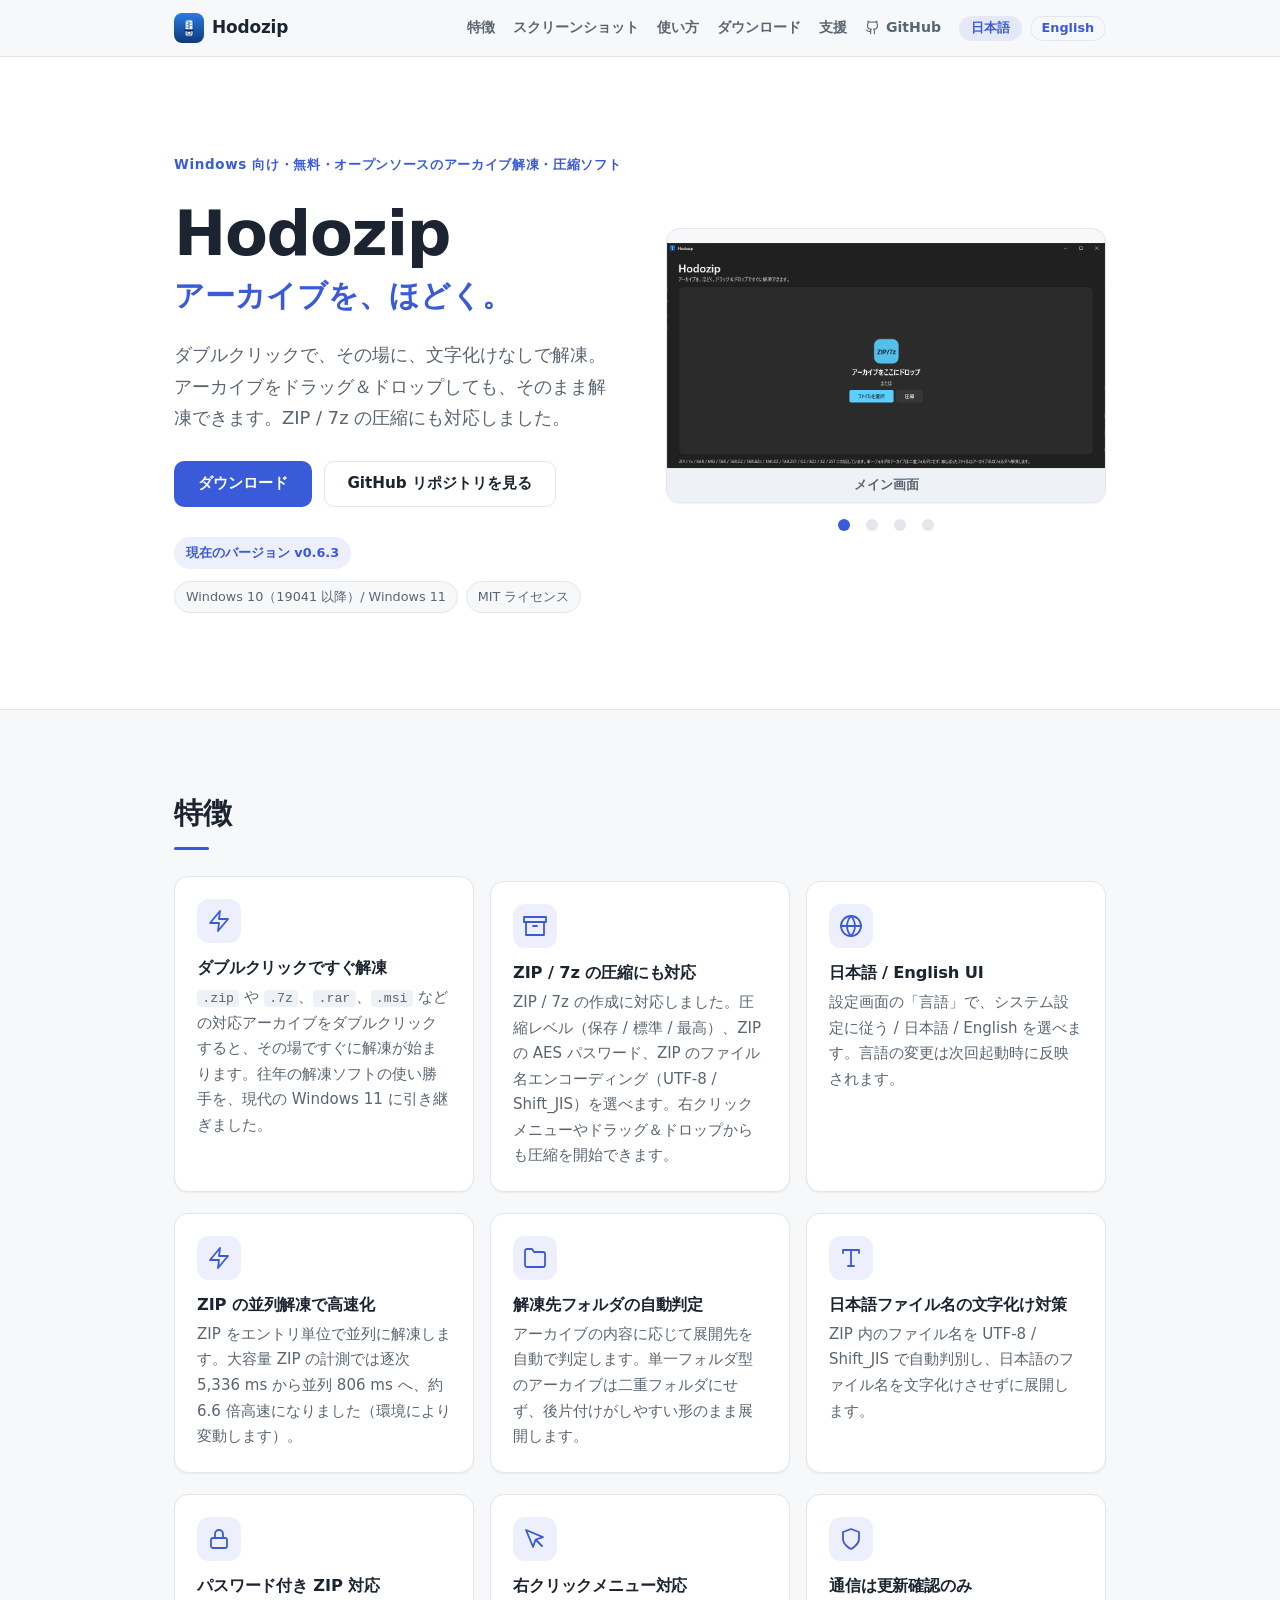
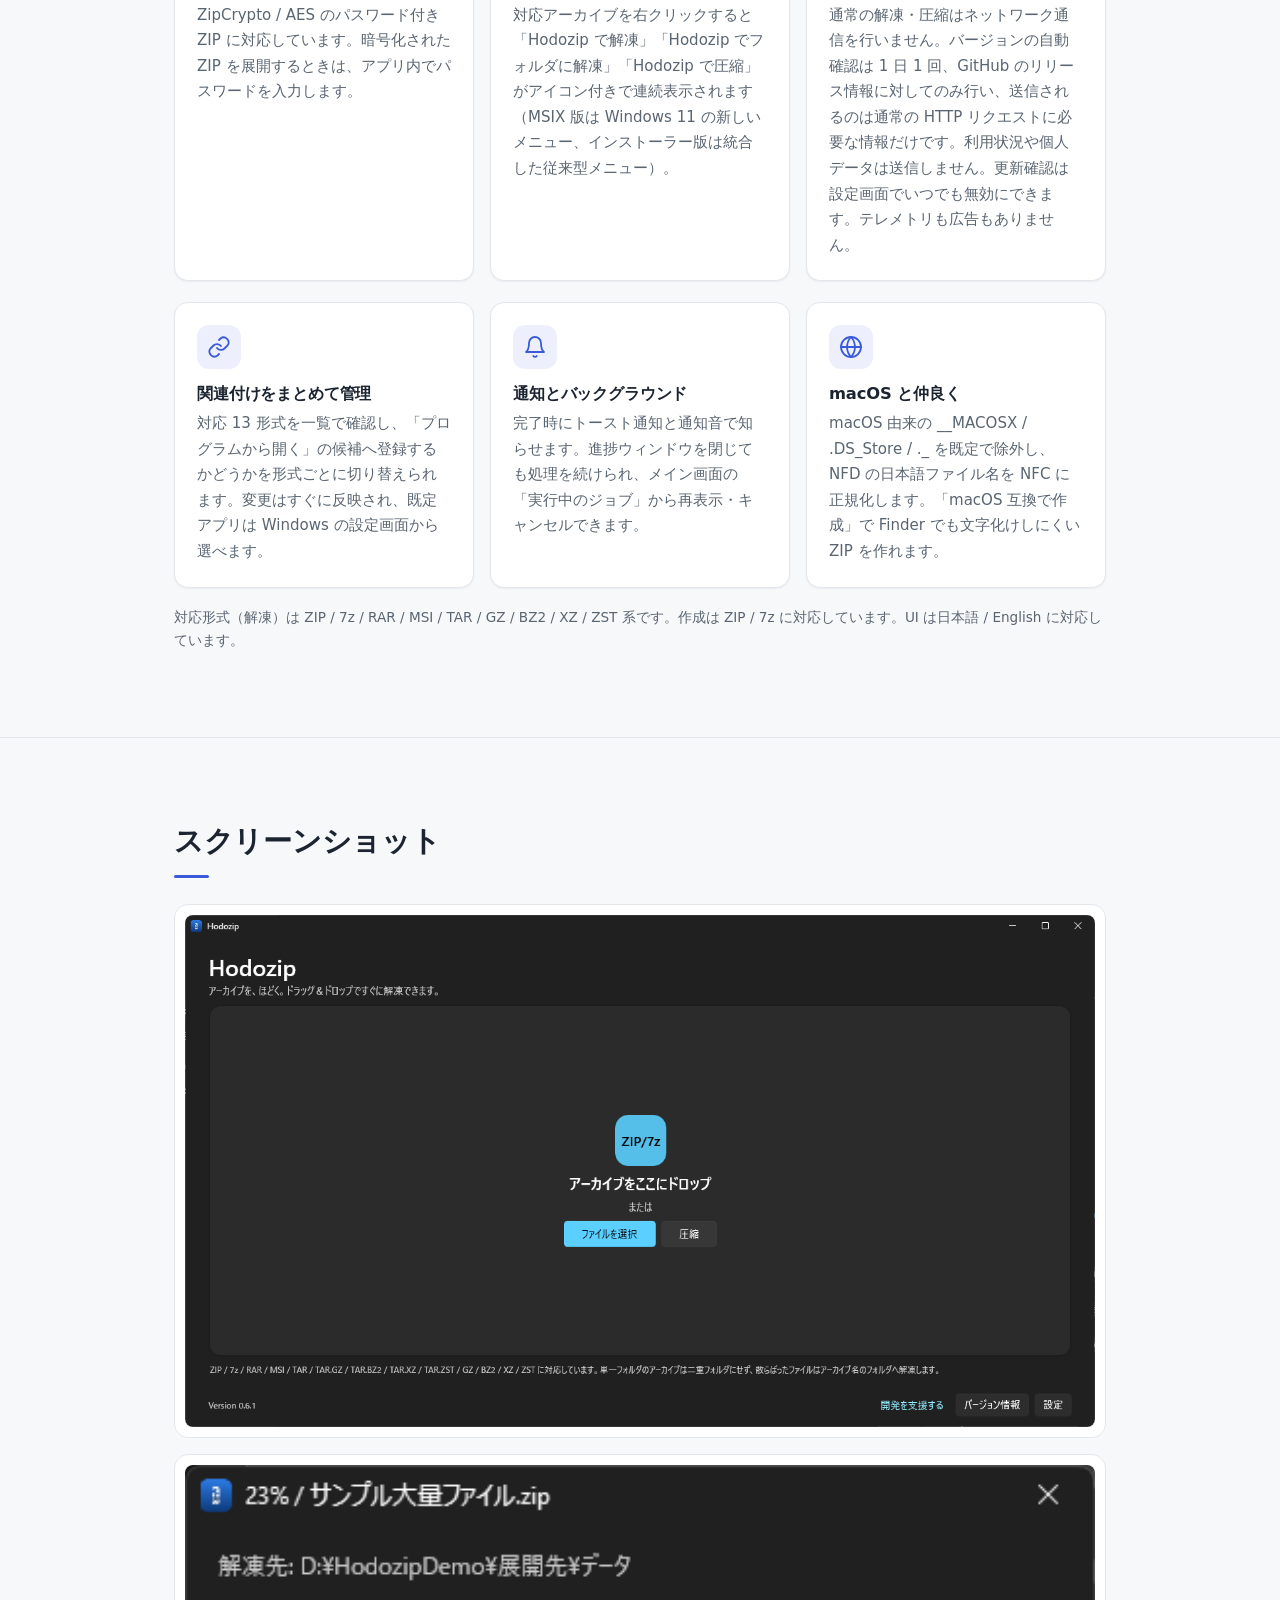
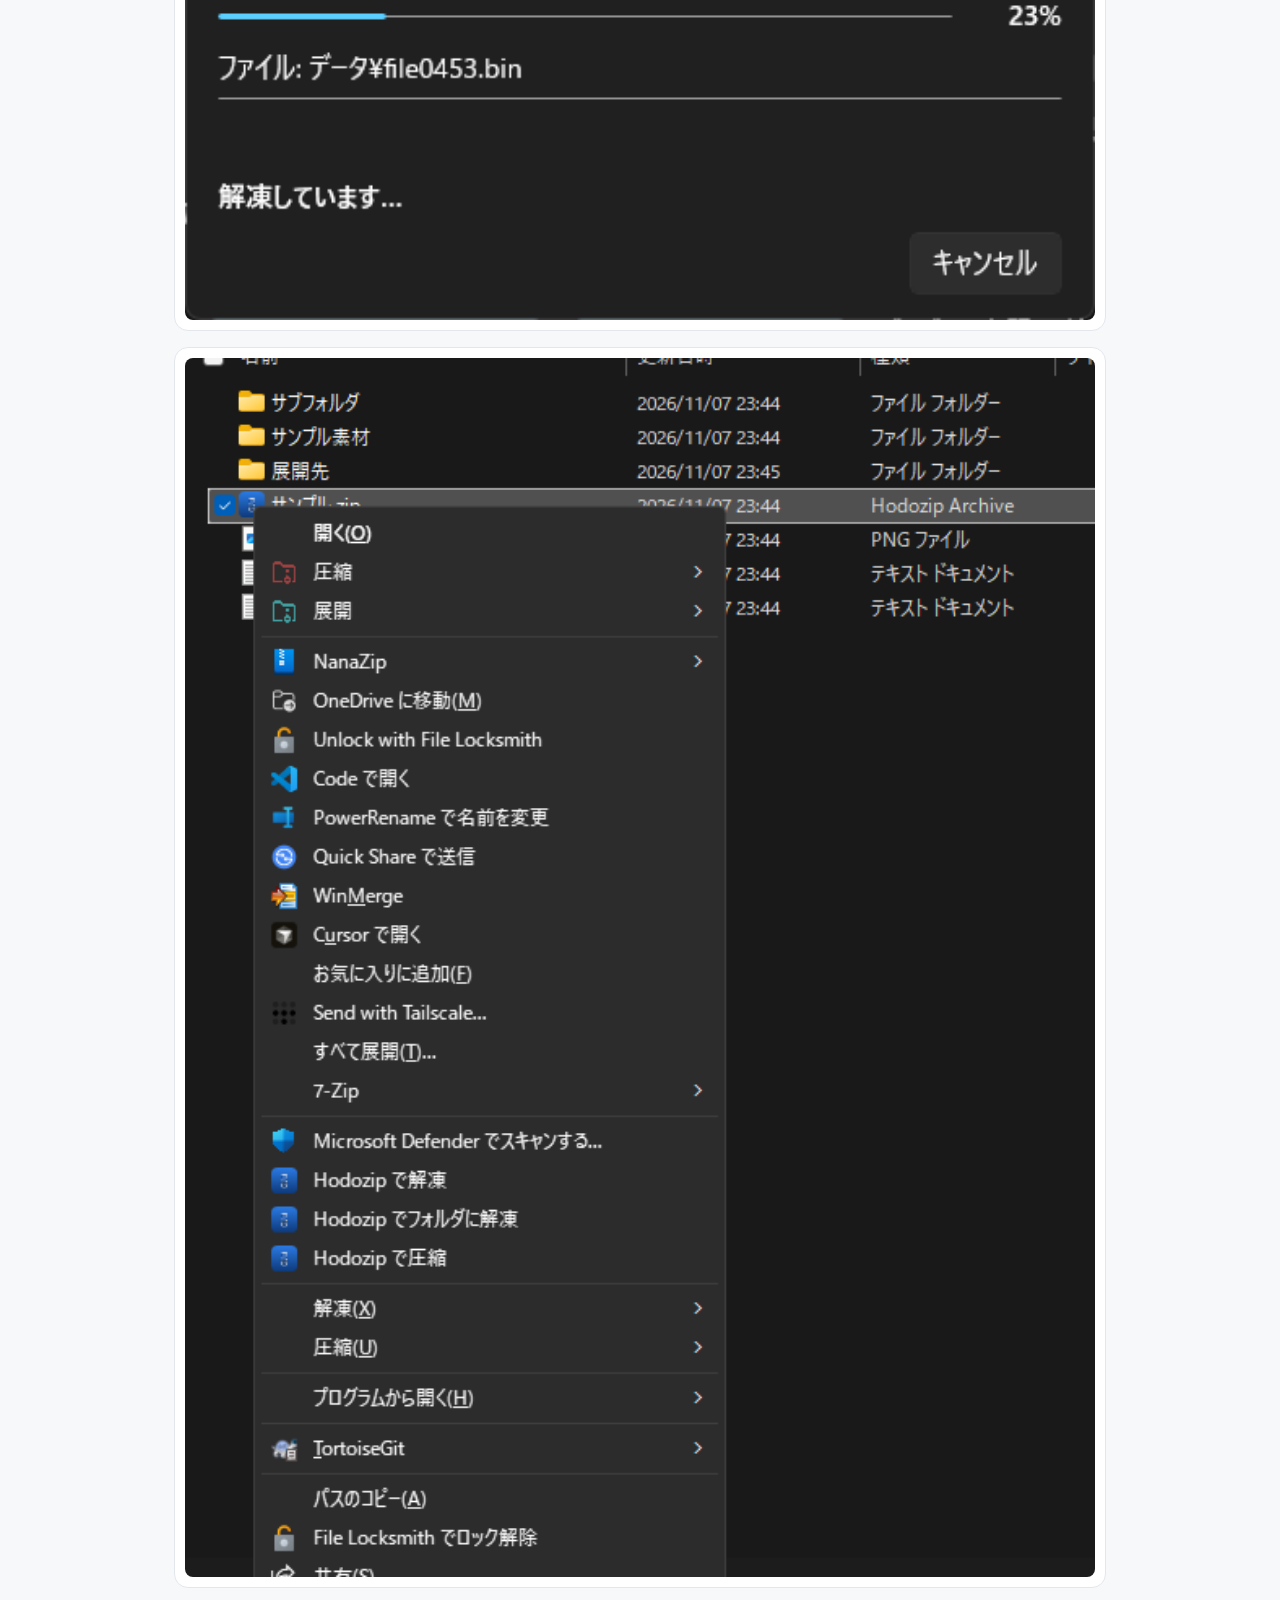
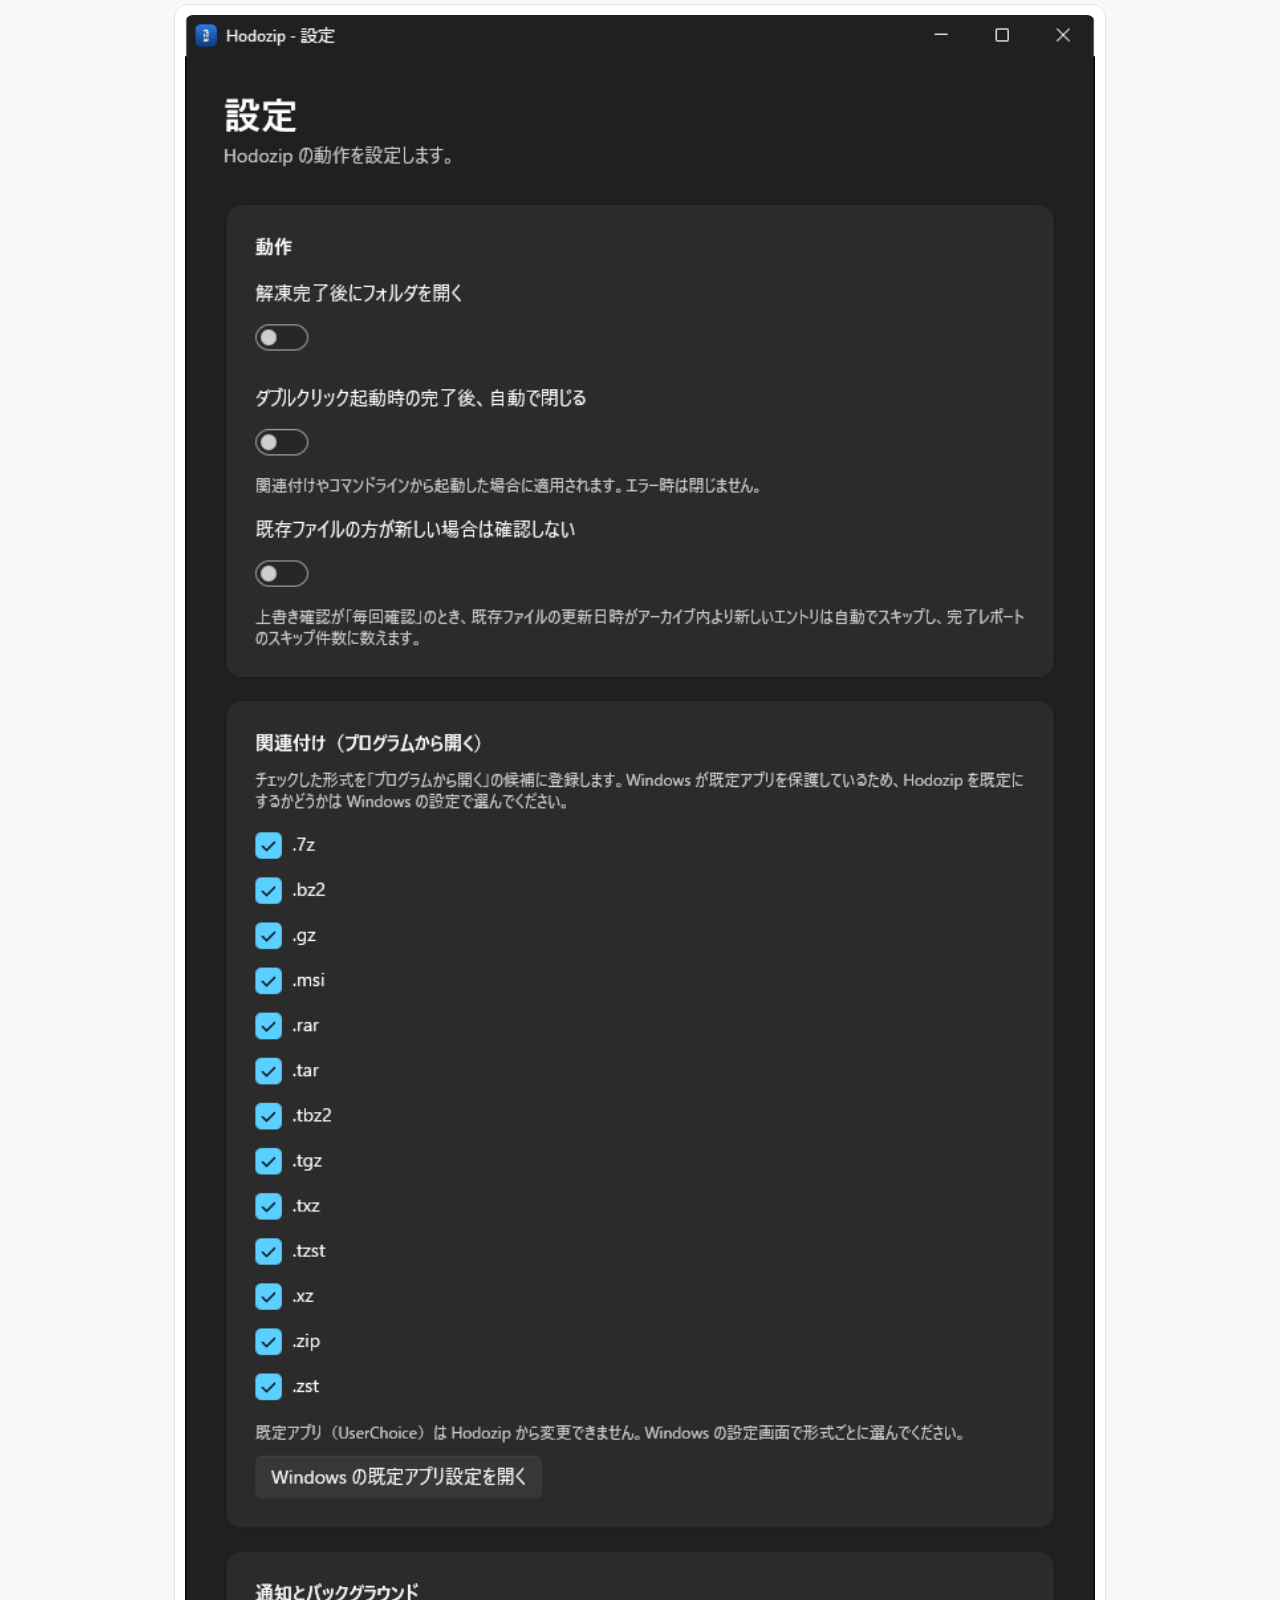
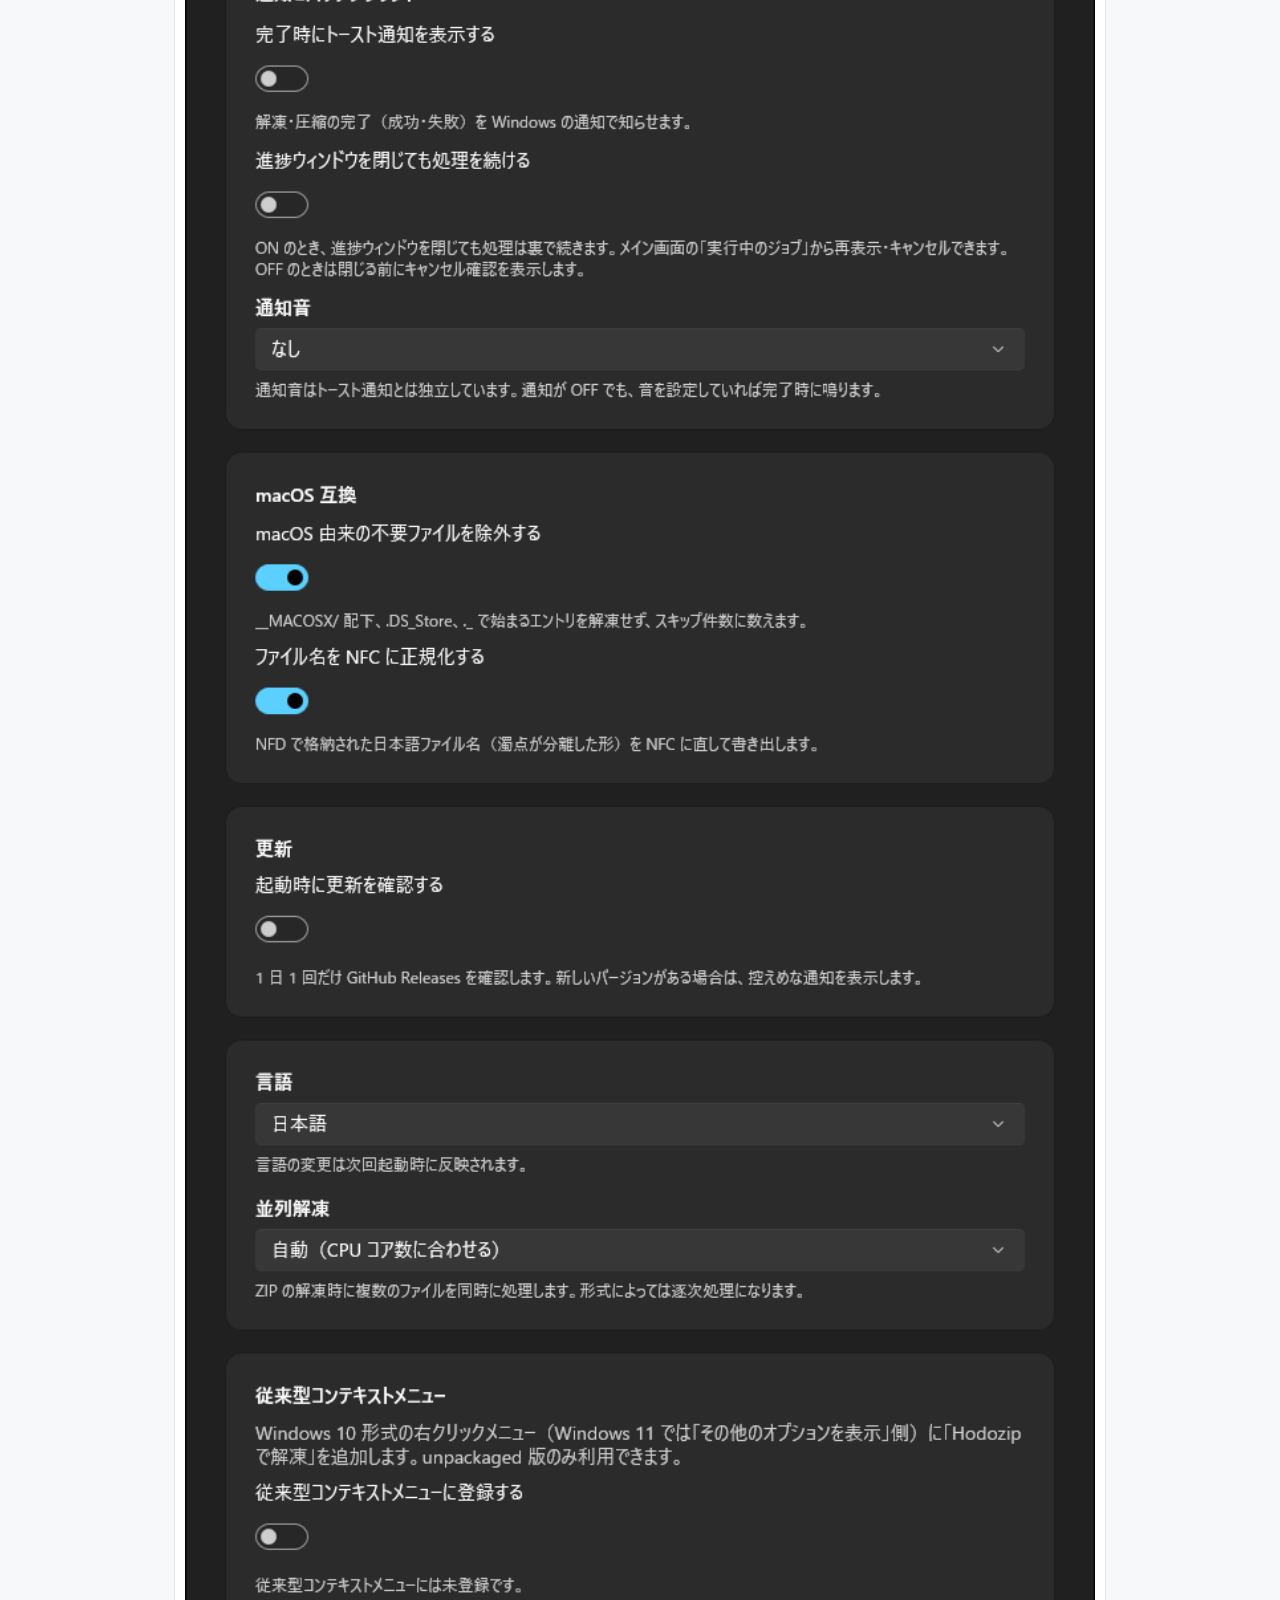
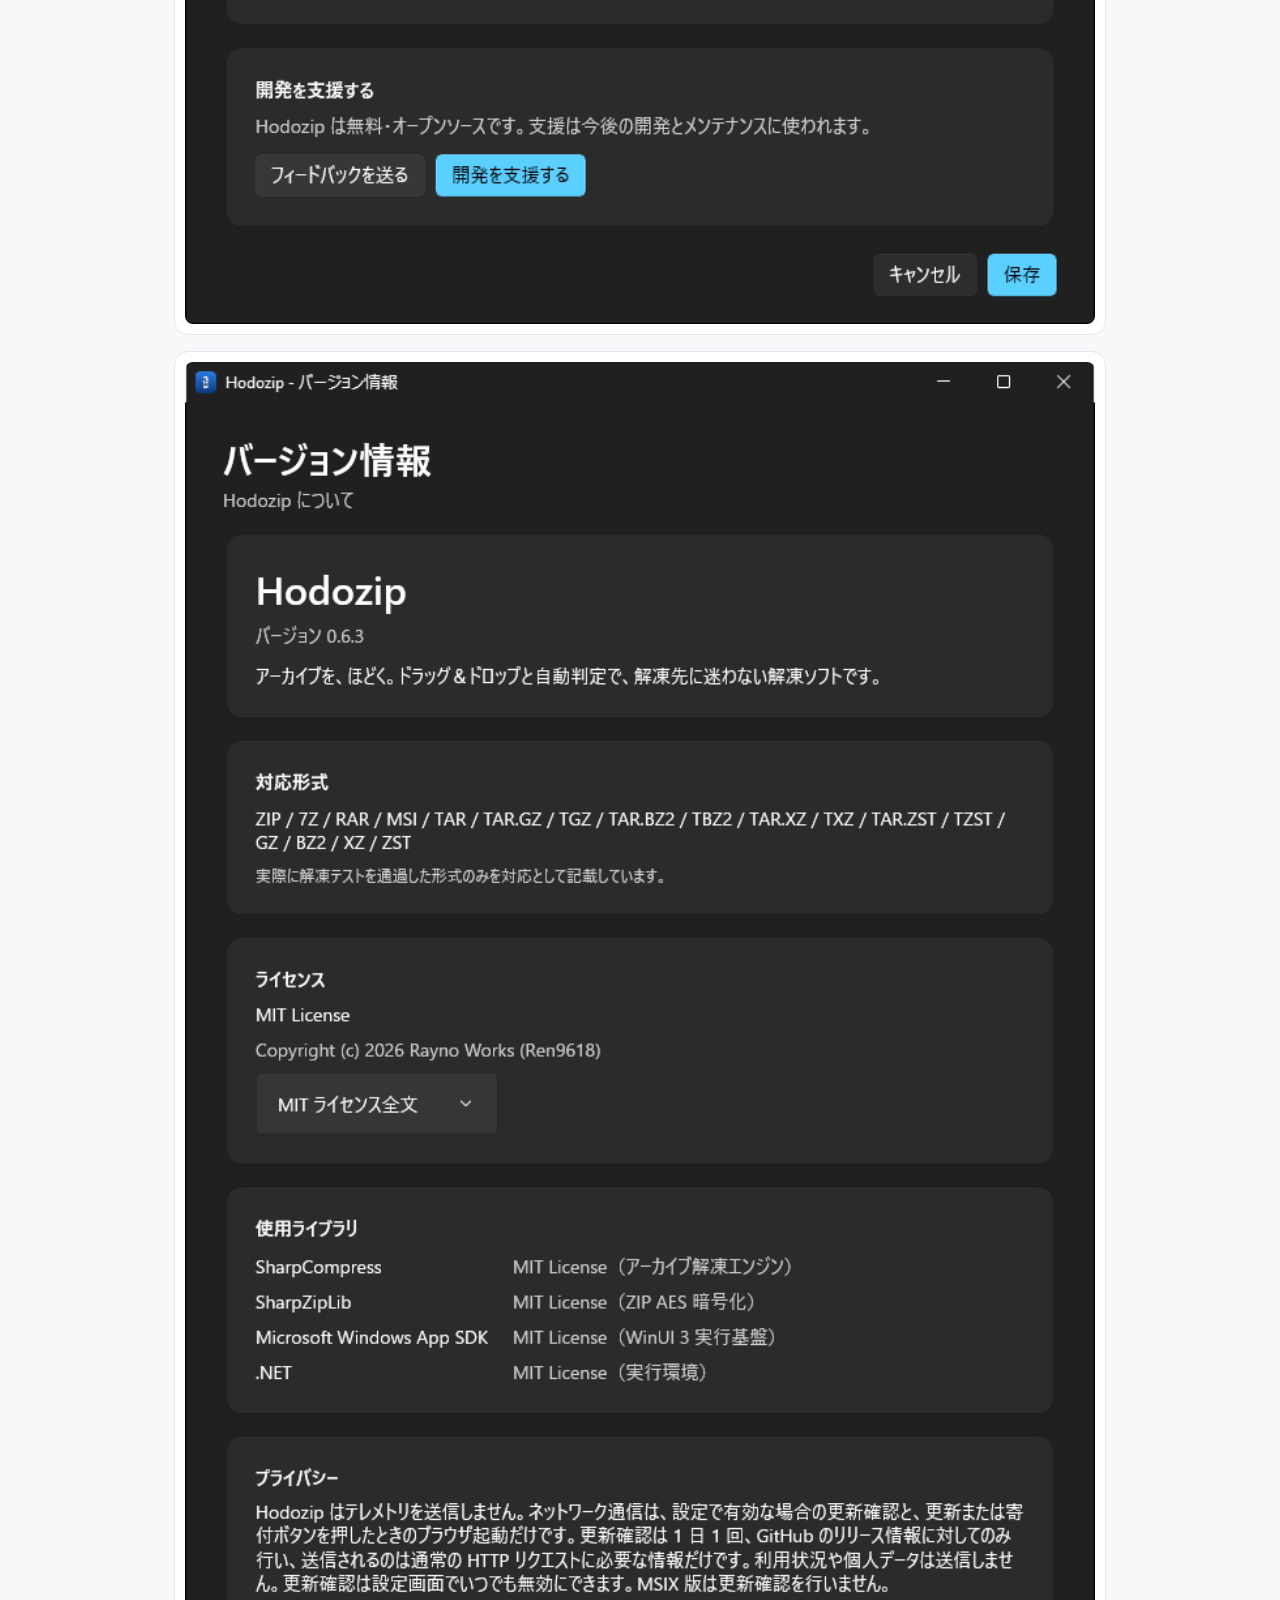
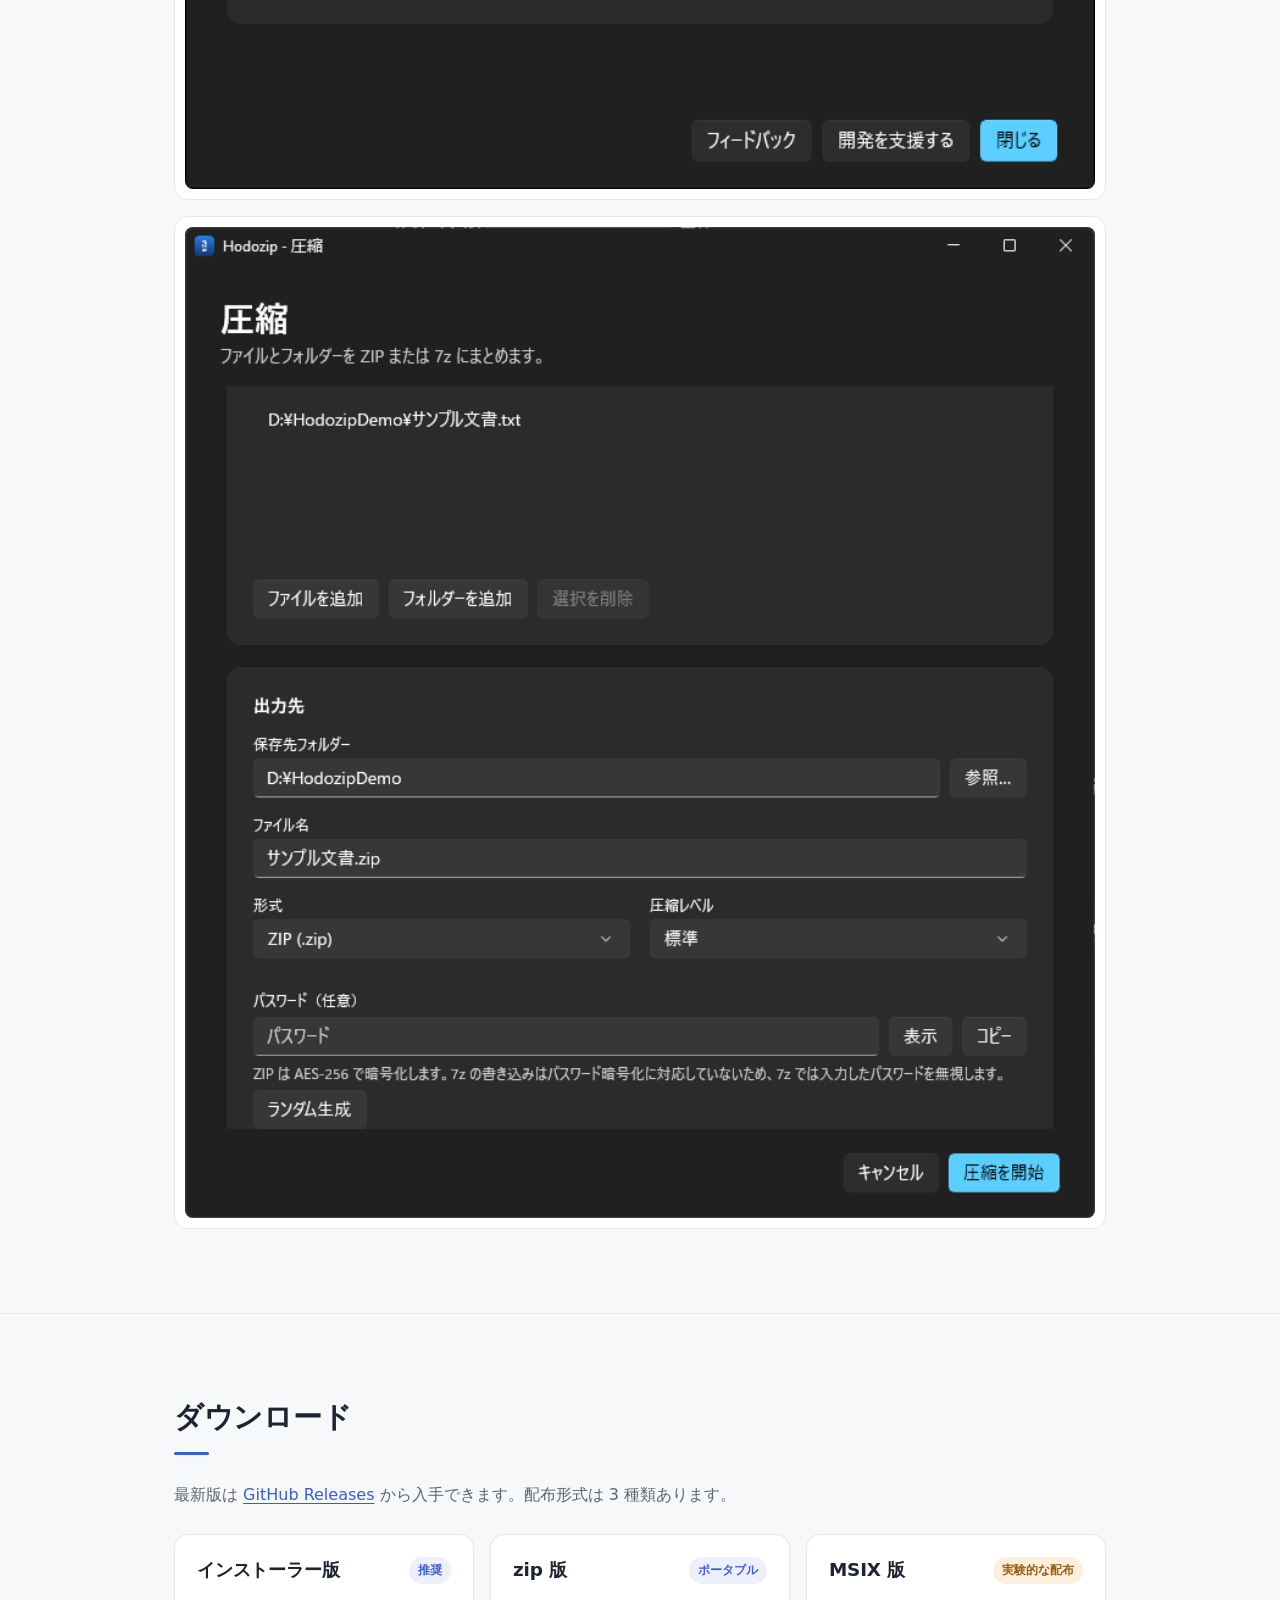
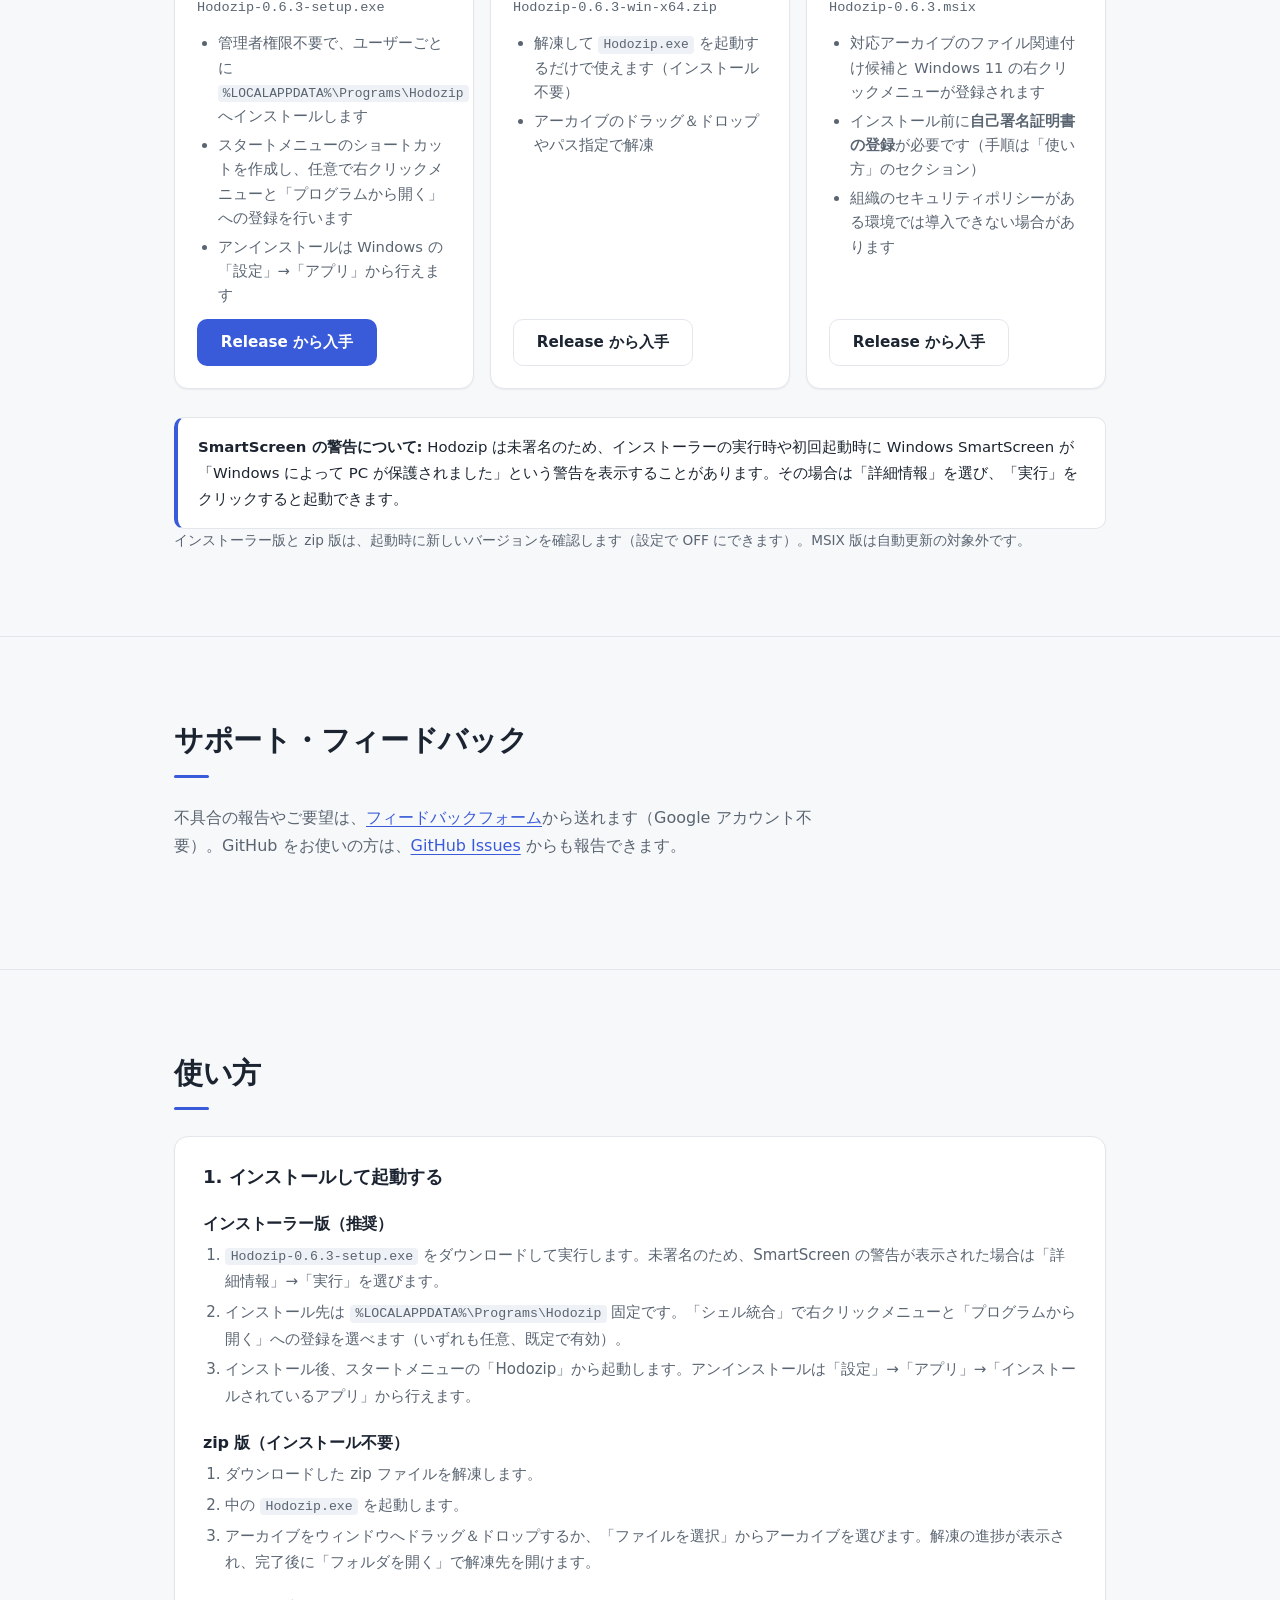
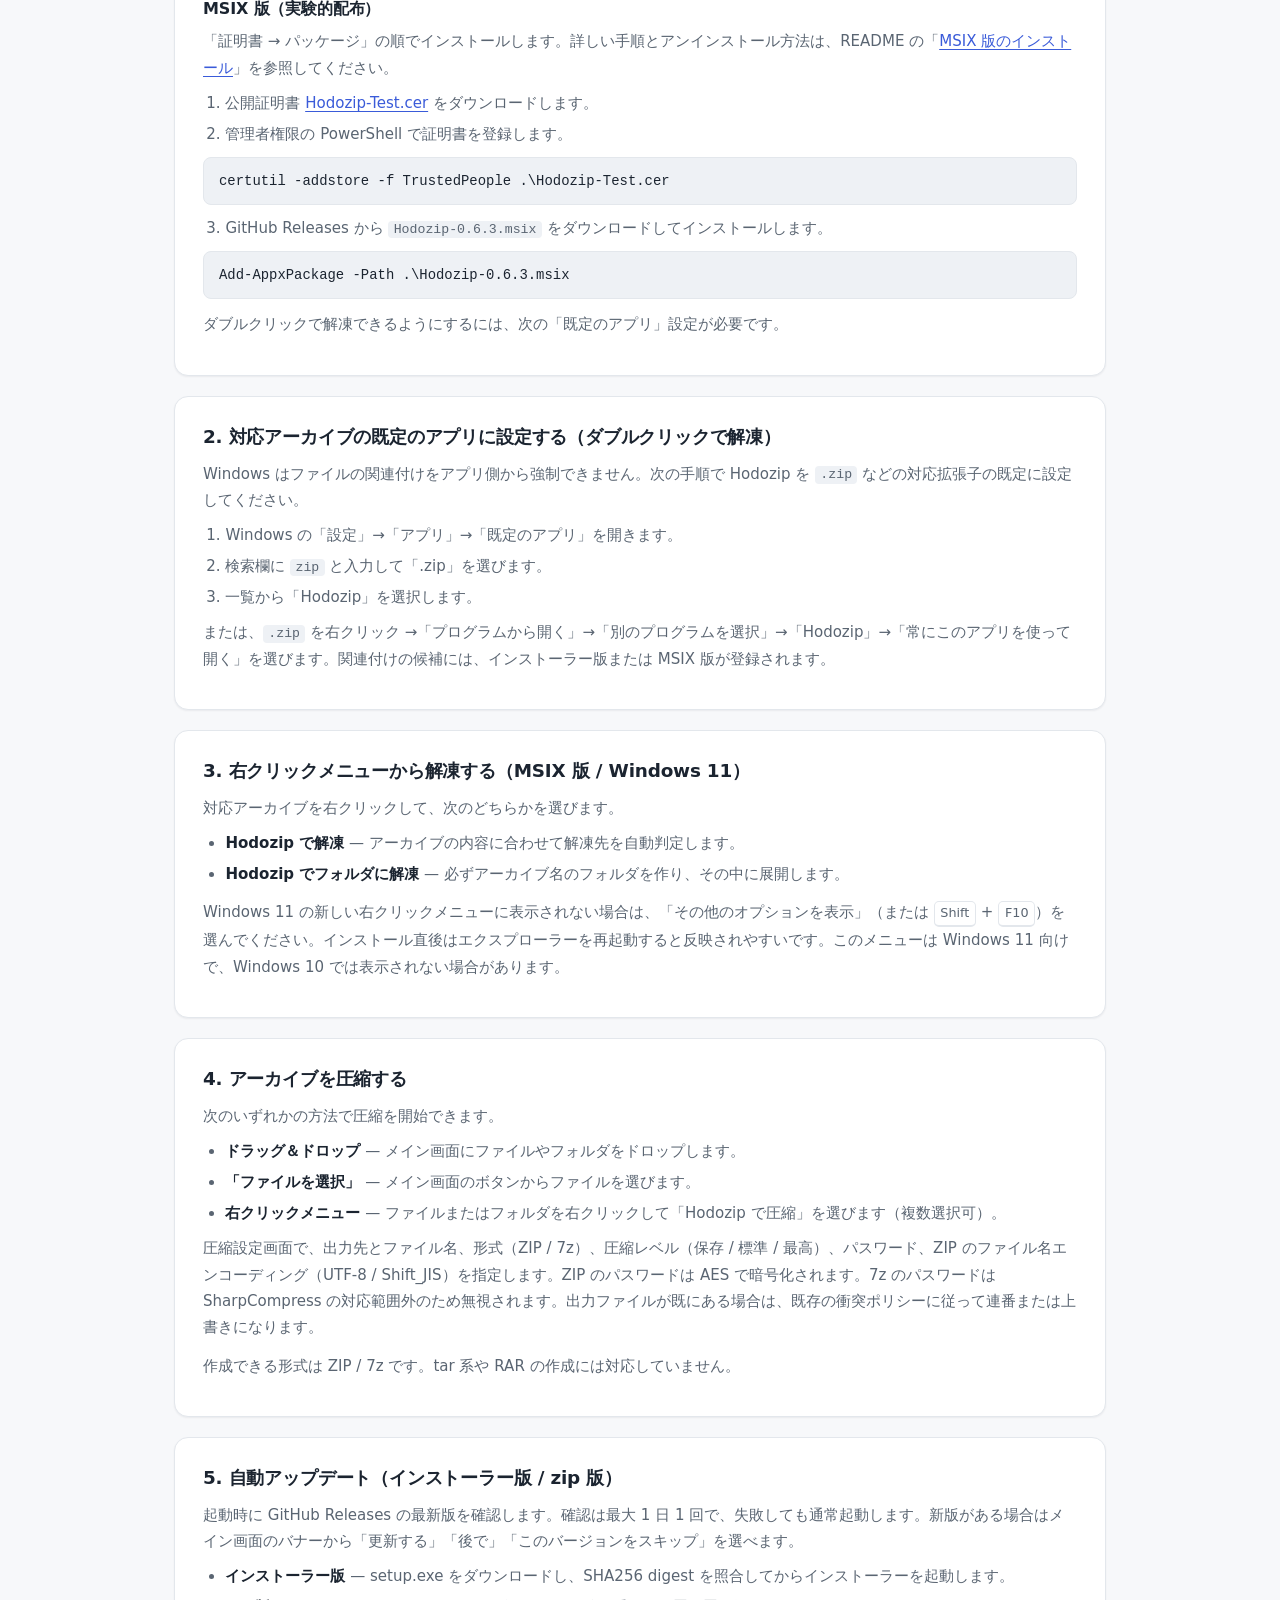
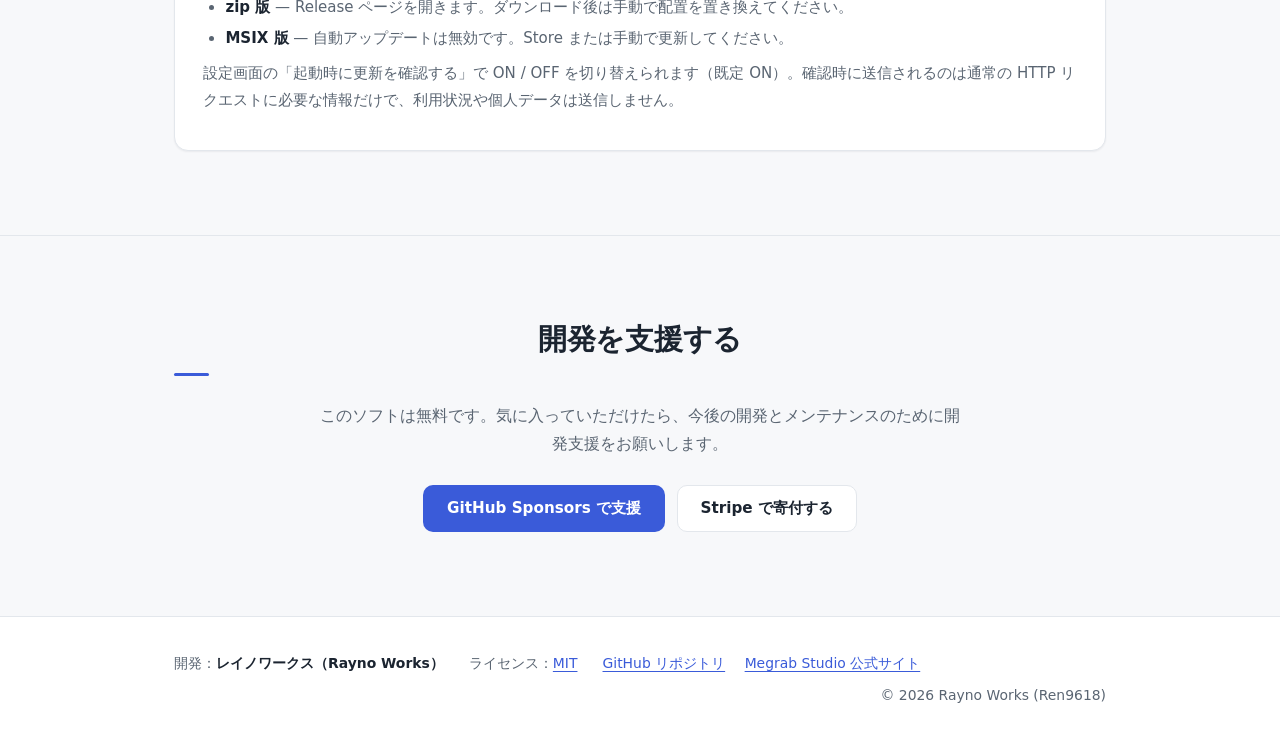
==== docs/index.html @ 1a8f5088 "docs: update website for v0.6.3" ====
<!DOCTYPE html>
<html lang="ja">
<head>
<meta charset="utf-8">
<meta name="viewport" content="width=device-width, initial-scale=1">
<meta name="color-scheme" content="light dark">
<title>Hodozip | アーカイブを、ほどく。Windows 向けアーカイブ解凍・圧縮ソフト</title>
<meta name="description" content="Hodozip は Windows 向けの無料・オープンソースのアーカイブ解凍・圧縮ソフト。ZIP / 7z / RAR / MSI などを解凍でき、ZIP / 7z の作成にも対応します。テレメトリなし・広告なし。更新確認は設定で OFF にできます。">
<meta name="google-site-verification" content="ZKp2IVrQhjrzaVAF2PiH8LKatHasBkUKiwv11c35H_Y">

<!-- OGP: og:image は実画像が用意できたら、この下に <meta property="og:image" content="画像の相対パス"> を追記する -->
<meta property="og:title" content="Hodozip | アーカイブを、ほどく。">
<meta property="og:description" content="Windows 向けの無料・オープンソースのアーカイブ解凍・圧縮ソフト。ZIP / 7z / RAR / MSI などを解凍でき、ZIP / 7z の作成にも対応します。">
<meta property="og:type" content="website">

<!-- favicon: exe に埋め込まれているアプリ アイコン（src/Hodozip/Assets/Hodozip.ico）を正本とする -->
<link rel="icon" href="favicon.ico" sizes="any">
<link rel="icon" type="image/png" sizes="32x32" href="icons/icon-32.png">
<link rel="icon" type="image/png" sizes="192x192" href="icons/icon-192.png">
<link rel="icon" type="image/png" sizes="512x512" href="icons/icon-512.png">
<link rel="apple-touch-icon" sizes="180x180" href="icons/apple-touch-icon.png">
<link rel="stylesheet" href="style.css">
<script src="js/hero-rotator.js" defer></script>
</head>
<body>

<!-- =========================================
     サイトヘッダー（sticky・言語切替はここに移設）
========================================= -->
<header class="site-header">
  <div class="container site-header-inner">
    <a class="site-brand" href="./">
      <img class="site-brand-icon" src="icons/icon-32.png" srcset="icons/icon-32.png 1x, icons/icon-192.png 2x" width="30" height="30" alt="Hodozip">
      Hodozip
    </a>
    <nav class="site-nav" aria-label="ページ内ナビゲーション">
      <a class="nav-features" href="#features">特徴</a>
      <a class="nav-screenshots" href="#screenshots">スクリーンショット</a>
      <a class="nav-howto" href="#howto">使い方</a>
      <a class="nav-download" href="#download">ダウンロード</a>
      <a class="nav-support" href="#support">支援</a>
      <a class="nav-github" href="https://github.com/Ren9618/Hodozip">
        <svg viewBox="0 0 24 24" aria-hidden="true"><path d="M15 22v-4a4.8 4.8 0 0 0-1-3.5c3 0 6-2 6-5.5.08-1.25-.27-2.48-1-3.5.28-1.15.28-2.35 0-3.5 0 0-1 0-3 1.5-2.64-.5-5.36-.5-8 0C6 2 5 2 5 2c-.3 1.15-.3 2.35 0 3.5A5.403 5.403 0 0 0 4 9c0 3.5 3 5.5 6 5.5-.39.49-.68 1.05-.85 1.65-.17.6-.22 1.23-.15 1.85v4"/><path d="M9 18c-4.51 2-5-2-7-2"/></svg>
        GitHub
      </a>
    </nav>
    <nav class="lang-switch" aria-label="言語">
      <span aria-current="page">日本語</span>
      <a href="en/" lang="en">English</a>
    </nav>
  </div>
</header>

<!-- =========================================
     ヒーロー
========================================= -->
<header class="hero">
  <div class="container hero-grid">
    <div class="hero-text">
      <p class="hero-eyebrow">Windows 向け・無料・オープンソースのアーカイブ解凍・圧縮ソフト</p>
      <h1 class="hero-title">Hodozip</h1>
      <p class="hero-tagline">アーカイブを、ほどく。</p>
      <p class="hero-lead">ダブルクリックで、その場に、文字化けなしで解凍。<br>
      アーカイブをドラッグ＆ドロップしても、そのまま解凍できます。ZIP / 7z の圧縮にも対応しました。</p>
      <div class="hero-actions">
        <a class="btn btn-primary" href="https://github.com/Ren9618/Hodozip/releases/latest">ダウンロード</a>
        <a class="btn btn-ghost" href="https://github.com/Ren9618/Hodozip">GitHub リポジトリを見る</a>
      </div>
      <ul class="hero-chips" aria-label="バージョンと動作環境">
        <li class="chip-accent">現在のバージョン v0.6.3</li>
        <li>Windows 10（19041 以降）/ Windows 11</li>
        <li>MIT ライセンス</li>
      </ul>
    </div>
    <figure class="hero-rot" aria-label="Hodozip の画面ギャラリー">
      <div class="hero-rot-frame">
        <img class="hero-rot-slide is-active" src="screenshots/main-window.png" width="1280" height="720" loading="eager" decoding="async" alt="Hodozip のメインウィンドウ。アーカイブをドロップして解凍できます。" data-caption="メイン画面">
        <img class="hero-rot-slide" src="screenshots/context-menu.png" width="560" height="750" loading="lazy" decoding="async" alt="エクスプローラーの右クリックメニューに連続表示された「Hodozip で解凍」「Hodozip でフォルダに解凍」「Hodozip で圧縮」。" data-caption="右クリックメニュー">
        <img class="hero-rot-slide" src="screenshots/progress.png" width="466" height="233" loading="lazy" decoding="async" alt="アーカイブを解凍している進捗ウィンドウ。" data-caption="解凍中">
        <img class="hero-rot-slide" src="screenshots/compression.png" width="746" height="813" loading="lazy" decoding="async" alt="圧縮ダイアログ。パスワード欄などが表示されています。" data-caption="圧縮ダイアログ">
        <figcaption class="hero-rot-caption" aria-live="polite">メイン画面</figcaption>
      </div>
      <div class="hero-rot-dots" role="group" aria-label="スクリーンショットを切り替える">
        <button type="button" class="hero-rot-dot is-active" aria-label="1枚目「メイン画面」を表示" aria-current="true"></button>
        <button type="button" class="hero-rot-dot" aria-label="2枚目「右クリックメニュー」を表示"></button>
        <button type="button" class="hero-rot-dot" aria-label="3枚目「解凍中」を表示"></button>
        <button type="button" class="hero-rot-dot" aria-label="4枚目「圧縮ダイアログ」を表示"></button>
      </div>
    </figure>
  </div>
</header>

<main>

<!-- =========================================
     特徴
========================================= -->
<section class="section" id="features">
  <div class="container">
    <h2 class="section-title">特徴</h2>
    <ul class="feature-grid">
      <li class="card feature">
        <span class="feature-icon" aria-hidden="true">
          <svg viewBox="0 0 24 24"><path d="M13 2 3 14h9l-1 8 10-12h-9l1-8Z"/></svg>
        </span>
        <h3>ダブルクリックですぐ解凍</h3>
        <p><code>.zip</code> や <code>.7z</code>、<code>.rar</code>、<code>.msi</code> などの対応アーカイブをダブルクリックすると、その場ですぐに解凍が始まります。往年の解凍ソフトの使い勝手を、現代の Windows 11 に引き継ぎました。</p>
      </li>
      <li class="card feature">
        <span class="feature-icon" aria-hidden="true">
          <svg viewBox="0 0 24 24"><path d="M21 8v13H3V8"/><path d="M1 3h22v5H1z"/><path d="M10 12h4"/></svg>
        </span>
        <h3>ZIP / 7z の圧縮にも対応</h3>
        <p>ZIP / 7z の作成に対応しました。圧縮レベル（保存 / 標準 / 最高）、ZIP の AES パスワード、ZIP のファイル名エンコーディング（UTF-8 / Shift_JIS）を選べます。右クリックメニューやドラッグ＆ドロップからも圧縮を開始できます。</p>
      </li>
      <li class="card feature">
        <span class="feature-icon" aria-hidden="true">
          <svg viewBox="0 0 24 24"><circle cx="12" cy="12" r="10"/><path d="M2 12h20"/><path d="M12 2a15.3 15.3 0 0 1 4 10 15.3 15.3 0 0 1-4 10 15.3 15.3 0 0 1-4-10 15.3 15.3 0 0 1 4-10z"/></svg>
        </span>
        <h3>日本語 / English UI</h3>
        <p>設定画面の「言語」で、システム設定に従う / 日本語 / English を選べます。言語の変更は次回起動時に反映されます。</p>
      </li>
      <li class="card feature">
        <span class="feature-icon" aria-hidden="true">
          <svg viewBox="0 0 24 24"><path d="M13 2 3 14h9l-1 8 10-12h-9l1-8Z"/></svg>
        </span>
        <h3>ZIP の並列解凍で高速化</h3>
        <p>ZIP をエントリ単位で並列に解凍します。大容量 ZIP の計測では逐次 5,336 ms から並列 806 ms へ、約 6.6 倍高速になりました（環境により変動します）。</p>
      </li>
      <li class="card feature">
        <span class="feature-icon" aria-hidden="true">
          <svg viewBox="0 0 24 24"><path d="M22 19a2 2 0 0 1-2 2H4a2 2 0 0 1-2-2V5a2 2 0 0 1 2-2h5l2 3h9a2 2 0 0 1 2 2z"/></svg>
        </span>
        <h3>解凍先フォルダの自動判定</h3>
        <p>アーカイブの内容に応じて展開先を自動で判定します。単一フォルダ型のアーカイブは二重フォルダにせず、後片付けがしやすい形のまま展開します。</p>
      </li>
      <li class="card feature">
        <span class="feature-icon" aria-hidden="true">
          <svg viewBox="0 0 24 24"><polyline points="4 7 4 4 20 4 20 7"/><line x1="9" y1="20" x2="15" y2="20"/><line x1="12" y1="4" x2="12" y2="20"/></svg>
        </span>
        <h3>日本語ファイル名の文字化け対策</h3>
        <p>ZIP 内のファイル名を UTF-8 / Shift_JIS で自動判別し、日本語のファイル名を文字化けさせずに展開します。</p>
      </li>
      <li class="card feature">
        <span class="feature-icon" aria-hidden="true">
          <svg viewBox="0 0 24 24"><rect x="4" y="11" width="16" height="10" rx="2"/><path d="M8 11V7a4 4 0 0 1 8 0v4"/></svg>
        </span>
        <h3>パスワード付き ZIP 対応</h3>
        <p>ZipCrypto / AES のパスワード付き ZIP に対応しています。暗号化された ZIP を展開するときは、アプリ内でパスワードを入力します。</p>
      </li>
      <li class="card feature">
        <span class="feature-icon" aria-hidden="true">
          <svg viewBox="0 0 24 24"><path d="M3 3l7.07 16.97 2.51-7.39 7.39-2.51L3 3z"/><path d="M13 13l6 6"/></svg>
        </span>
        <h3>右クリックメニュー対応</h3>
        <p>対応アーカイブを右クリックすると「Hodozip で解凍」「Hodozip でフォルダに解凍」「Hodozip で圧縮」がアイコン付きで連続表示されます（MSIX 版は Windows 11 の新しいメニュー、インストーラー版は統合した従来型メニュー）。</p>
      </li>
      <li class="card feature">
        <span class="feature-icon" aria-hidden="true">
          <svg viewBox="0 0 24 24"><path d="M12 22s8-4 8-10V5l-8-3-8 3v7c0 6 8 10 8 10z"/></svg>
        </span>
        <h3>通信は更新確認のみ</h3>
        <p>通常の解凍・圧縮はネットワーク通信を行いません。バージョンの自動確認は 1 日 1 回、GitHub のリリース情報に対してのみ行い、送信されるのは通常の HTTP リクエストに必要な情報だけです。利用状況や個人データは送信しません。更新確認は設定画面でいつでも無効にできます。テレメトリも広告もありません。</p>
      </li>
      <li class="card feature">
        <span class="feature-icon" aria-hidden="true">
          <svg viewBox="0 0 24 24"><path d="M10 13a5 5 0 0 0 7.5.5l3-3a5 5 0 0 0-7-7l-1.5 1.5"/><path d="M14 11a5 5 0 0 0-7.5-.5l-3 3a5 5 0 0 0 7 7l1.5-1.5"/></svg>
        </span>
        <h3>関連付けをまとめて管理</h3>
        <p>対応 13 形式を一覧で確認し、「プログラムから開く」の候補へ登録するかどうかを形式ごとに切り替えられます。変更はすぐに反映され、既定アプリは Windows の設定画面から選べます。</p>
      </li>
      <li class="card feature">
        <span class="feature-icon" aria-hidden="true">
          <svg viewBox="0 0 24 24"><path d="M18 8a6 6 0 0 0-12 0c0 7-3 9-3 9h18s-3-2-3-9"/><path d="M13.7 21a2 2 0 0 1-3.4 0"/></svg>
        </span>
        <h3>通知とバックグラウンド</h3>
        <p>完了時にトースト通知と通知音で知らせます。進捗ウィンドウを閉じても処理を続けられ、メイン画面の「実行中のジョブ」から再表示・キャンセルできます。</p>
      </li>
      <li class="card feature">
        <span class="feature-icon" aria-hidden="true">
          <svg viewBox="0 0 24 24"><circle cx="12" cy="12" r="10"/><path d="M2 12h20"/><path d="M12 2a15.3 15.3 0 0 1 4 10 15.3 15.3 0 0 1-4 10 15.3 15.3 0 0 1-4-10 15.3 15.3 0 0 1 4-10z"/></svg>
        </span>
        <h3>macOS と仲良く</h3>
        <p>macOS 由来の __MACOSX / .DS_Store / ._ を既定で除外し、NFD の日本語ファイル名を NFC に正規化します。「macOS 互換で作成」で Finder でも文字化けしにくい ZIP を作れます。</p>
      </li>
    </ul>
    <p class="note features-note">対応形式（解凍）は ZIP / 7z / RAR / MSI / TAR / GZ / BZ2 / XZ / ZST 系です。作成は ZIP / 7z に対応しています。UI は日本語 / English に対応しています。</p>
  </div>
</section>

<!-- =========================================
     スクリーンショット（実機撮影: v0.6.3）
========================================= -->
<section class="section" id="screenshots">
  <div class="container">
    <h2 class="section-title">スクリーンショット</h2>
    <figure class="shot-frame has-image">
      <img class="shot" src="screenshots/main-window.png" width="1280" height="720"
           alt="Hodozip のメインウィンドウ。アーカイブをここにドロップするか、ファイルを選択して解凍できます。" loading="lazy">
    </figure>
    <figure class="shot-frame has-image" style="margin-top: 16px;">
      <img class="shot" src="screenshots/progress.png" width="466" height="233"
           alt="大きなアーカイブを解凍している進捗ウィンドウ。全体とファイルの進捗率、解凍先が表示されています。" loading="lazy">
    </figure>
    <figure class="shot-frame has-image" style="margin-top: 16px;">
      <img class="shot" src="screenshots/context-menu.png" width="560" height="750"
           alt="エクスプローラーの右クリックメニューに、アイコン付きで連続表示された「Hodozip で解凍」「Hodozip でフォルダに解凍」「Hodozip で圧縮」。" loading="lazy">
    </figure>
    <figure class="shot-frame has-image" style="margin-top: 16px;">
      <img class="shot" src="screenshots/settings.png" width="686" height="2645"
           alt="設定画面の下半分。関連付けマネージャ（13 形式のチェック一覧）や通知・言語などの設定に加えて、末尾の「開発を支援する」カードに「フィードバックを送る」ボタンが並んでいます。" loading="lazy">
    </figure>
    <figure class="shot-frame has-image" style="margin-top: 16px;">
      <img class="shot" src="screenshots/about.png" width="697" height="1093"
           alt="バージョン情報画面。バージョン 0.6.3・対応形式・ライセンスに加えて、画面下部に「フィードバック」と「開発を支援する」ボタンが表示されています。" loading="lazy">
    </figure>
    <figure class="shot-frame has-image" style="margin-top: 16px;">
      <img class="shot" src="screenshots/compression.png" width="746" height="813"
           alt="圧縮ダイアログ。パスワード欄、表示・コピー、ランダム生成ボタンが表示されています。" loading="lazy">
    </figure>
  </div>
</section>

<!-- =========================================
     ダウンロード
========================================= -->
<section class="section" id="download">
  <div class="container">
    <h2 class="section-title">ダウンロード</h2>
    <p class="section-lead">最新版は <a class="inline-link" href="https://github.com/Ren9618/Hodozip/releases/latest">GitHub Releases</a> から入手できます。配布形式は 3 種類あります。</p>
    <div class="dl-grid">
      <article class="card dl-card">
        <div class="dl-head">
          <h3>インストーラー版</h3>
          <span class="badge">推奨</span>
        </div>
        <p class="dl-file">Hodozip-0.6.3-setup.exe</p>
        <ul class="dl-list">
          <li>管理者権限不要で、ユーザーごとに <code>%LOCALAPPDATA%\Programs\Hodozip</code> へインストールします</li>
          <li>スタートメニューのショートカットを作成し、任意で右クリックメニューと「プログラムから開く」への登録を行います</li>
          <li>アンインストールは Windows の「設定」→「アプリ」から行えます</li>
        </ul>
        <a class="btn btn-primary" href="https://github.com/Ren9618/Hodozip/releases/latest">Release から入手</a>
      </article>
      <article class="card dl-card">
        <div class="dl-head">
          <h3>zip 版</h3>
          <span class="badge">ポータブル</span>
        </div>
        <p class="dl-file">Hodozip-0.6.3-win-x64.zip</p>
        <ul class="dl-list">
          <li>解凍して <code>Hodozip.exe</code> を起動するだけで使えます（インストール不要）</li>
          <li>アーカイブのドラッグ＆ドロップやパス指定で解凍</li>
        </ul>
        <a class="btn btn-ghost" href="https://github.com/Ren9618/Hodozip/releases/latest">Release から入手</a>
      </article>
      <article class="card dl-card">
        <div class="dl-head">
          <h3>MSIX 版</h3>
          <span class="badge badge-warn">実験的な配布</span>
        </div>
        <p class="dl-file">Hodozip-0.6.3.msix</p>
        <ul class="dl-list">
          <li>対応アーカイブのファイル関連付け候補と Windows 11 の右クリックメニューが登録されます</li>
          <li>インストール前に<strong>自己署名証明書の登録</strong>が必要です（手順は「使い方」のセクション）</li>
          <li>組織のセキュリティポリシーがある環境では導入できない場合があります</li>
        </ul>
        <a class="btn btn-ghost" href="https://github.com/Ren9618/Hodozip/releases/latest">Release から入手</a>
      </article>
    </div>
    <aside class="callout">
      <p><strong>SmartScreen の警告について:</strong> Hodozip は未署名のため、インストーラーの実行時や初回起動時に Windows SmartScreen が「Windows によって PC が保護されました」という警告を表示することがあります。その場合は「詳細情報」を選び、「実行」をクリックすると起動できます。</p>
    </aside>
    <p class="note">インストーラー版と zip 版は、起動時に新しいバージョンを確認します（設定で OFF にできます）。MSIX 版は自動更新の対象外です。</p>
  </div>
</section>

<!-- =========================================
     サポート・フィードバック
========================================= -->
<section class="section" id="feedback">
  <div class="container">
    <h2 class="section-title">サポート・フィードバック</h2>
    <p class="section-lead">不具合の報告やご要望は、<a class="inline-link" href="https://docs.google.com/forms/d/e/1FAIpQLScFpnTH8fFGBcCQfoNoN7O-mGnPb1u8aLhShMMQZ8uFLxQ9GQ/viewform">フィードバックフォーム</a>から送れます（Google アカウント不要）。GitHub をお使いの方は、<a class="inline-link" href="https://github.com/Ren9618/Hodozip/issues">GitHub Issues</a> からも報告できます。</p>
  </div>
</section>

<!-- =========================================
     使い方
========================================= -->
<section class="section" id="howto">
  <div class="container">
    <h2 class="section-title">使い方</h2>

    <article class="howto-block">
      <h3>1. インストールして起動する</h3>
      <h4>インストーラー版（推奨）</h4>
      <ol>
        <li><code>Hodozip-0.6.3-setup.exe</code> をダウンロードして実行します。未署名のため、SmartScreen の警告が表示された場合は「詳細情報」→「実行」を選びます。</li>
        <li>インストール先は <code>%LOCALAPPDATA%\Programs\Hodozip</code> 固定です。「シェル統合」で右クリックメニューと「プログラムから開く」への登録を選べます（いずれも任意、既定で有効）。</li>
        <li>インストール後、スタートメニューの「Hodozip」から起動します。アンインストールは「設定」→「アプリ」→「インストールされているアプリ」から行えます。</li>
      </ol>
      <h4>zip 版（インストール不要）</h4>
      <ol>
        <li>ダウンロードした zip ファイルを解凍します。</li>
        <li>中の <code>Hodozip.exe</code> を起動します。</li>
        <li>アーカイブをウィンドウへドラッグ＆ドロップするか、「ファイルを選択」からアーカイブを選びます。解凍の進捗が表示され、完了後に「フォルダを開く」で解凍先を開けます。</li>
      </ol>
      <h4>MSIX 版（実験的配布）</h4>
      <p>「証明書 → パッケージ」の順でインストールします。詳しい手順とアンインストール方法は、README の「<a class="inline-link" href="https://github.com/Ren9618/Hodozip#msix-版のインストール上級者向け実験的">MSIX 版のインストール</a>」を参照してください。</p>
      <ol>
        <li>公開証明書 <a class="inline-link" href="https://github.com/Ren9618/Hodozip/raw/v0.6.3/packaging/certs/Hodozip-Test.cer">Hodozip-Test.cer</a> をダウンロードします。</li>
        <li>管理者権限の PowerShell で証明書を登録します。</li>
      </ol>
      <pre><code>certutil -addstore -f TrustedPeople .\Hodozip-Test.cer</code></pre>
      <ol start="3">
        <li>GitHub Releases から <code>Hodozip-0.6.3.msix</code> をダウンロードしてインストールします。</li>
      </ol>
      <pre><code>Add-AppxPackage -Path .\Hodozip-0.6.3.msix</code></pre>
      <p class="note">ダブルクリックで解凍できるようにするには、次の「既定のアプリ」設定が必要です。</p>
    </article>

    <article class="howto-block">
      <h3>2. 対応アーカイブの既定のアプリに設定する（ダブルクリックで解凍）</h3>
      <p>Windows はファイルの関連付けをアプリ側から強制できません。次の手順で Hodozip を <code>.zip</code> などの対応拡張子の既定に設定してください。</p>
      <ol>
        <li>Windows の「設定」→「アプリ」→「既定のアプリ」を開きます。</li>
        <li>検索欄に <code>zip</code> と入力して「.zip」を選びます。</li>
        <li>一覧から「Hodozip」を選択します。</li>
      </ol>
      <p>または、<code>.zip</code> を右クリック →「プログラムから開く」→「別のプログラムを選択」→「Hodozip」→「常にこのアプリを使って開く」を選びます。関連付けの候補には、インストーラー版または MSIX 版が登録されます。</p>
    </article>

    <article class="howto-block">
      <h3>3. 右クリックメニューから解凍する（MSIX 版 / Windows 11）</h3>
      <p>対応アーカイブを右クリックして、次のどちらかを選びます。</p>
      <ul>
        <li><strong>Hodozip で解凍</strong> — アーカイブの内容に合わせて解凍先を自動判定します。</li>
        <li><strong>Hodozip でフォルダに解凍</strong> — 必ずアーカイブ名のフォルダを作り、その中に展開します。</li>
      </ul>
      <p class="note">Windows 11 の新しい右クリックメニューに表示されない場合は、「その他のオプションを表示」（または <kbd>Shift</kbd> + <kbd>F10</kbd>）を選んでください。インストール直後はエクスプローラーを再起動すると反映されやすいです。このメニューは Windows 11 向けで、Windows 10 では表示されない場合があります。</p>
    </article>

    <article class="howto-block">
      <h3>4. アーカイブを圧縮する</h3>
      <p>次のいずれかの方法で圧縮を開始できます。</p>
      <ul>
        <li><strong>ドラッグ＆ドロップ</strong> — メイン画面にファイルやフォルダをドロップします。</li>
        <li><strong>「ファイルを選択」</strong> — メイン画面のボタンからファイルを選びます。</li>
        <li><strong>右クリックメニュー</strong> — ファイルまたはフォルダを右クリックして「Hodozip で圧縮」を選びます（複数選択可）。</li>
      </ul>
      <p>圧縮設定画面で、出力先とファイル名、形式（ZIP / 7z）、圧縮レベル（保存 / 標準 / 最高）、パスワード、ZIP のファイル名エンコーディング（UTF-8 / Shift_JIS）を指定します。ZIP のパスワードは AES で暗号化されます。7z のパスワードは SharpCompress の対応範囲外のため無視されます。出力ファイルが既にある場合は、既存の衝突ポリシーに従って連番または上書きになります。</p>
      <p class="note">作成できる形式は ZIP / 7z です。tar 系や RAR の作成には対応していません。</p>
    </article>

    <article class="howto-block">
      <h3>5. 自動アップデート（インストーラー版 / zip 版）</h3>
      <p>起動時に GitHub Releases の最新版を確認します。確認は最大 1 日 1 回で、失敗しても通常起動します。新版がある場合はメイン画面のバナーから「更新する」「後で」「このバージョンをスキップ」を選べます。</p>
      <ul>
        <li><strong>インストーラー版</strong> — setup.exe をダウンロードし、SHA256 digest を照合してからインストーラーを起動します。</li>
        <li><strong>zip 版</strong> — Release ページを開きます。ダウンロード後は手動で配置を置き換えてください。</li>
        <li><strong>MSIX 版</strong> — 自動アップデートは無効です。Store または手動で更新してください。</li>
      </ul>
      <p>設定画面の「起動時に更新を確認する」で ON / OFF を切り替えられます（既定 ON）。確認時に送信されるのは通常の HTTP リクエストに必要な情報だけで、利用状況や個人データは送信しません。</p>
    </article>
  </div>
</section>

<!-- =========================================
     開発を支援する
========================================= -->
<section class="section" id="support">
  <div class="container">
    <h2 class="section-title">開発を支援する</h2>
    <p class="section-lead">このソフトは無料です。気に入っていただけたら、今後の開発とメンテナンスのために開発支援をお願いします。</p>
    <div class="hero-actions support-actions">
      <a class="btn btn-primary" href="https://github.com/sponsors/Ren9618">GitHub Sponsors で支援</a>
      <a class="btn btn-ghost" href="https://buy.stripe.com/5kQ9AU8Xva8T7tAbnj67S00">Stripe で寄付する</a>
    </div>
  </div>
</section>

</main>

<!-- =========================================
     フッター
========================================= -->
<footer class="footer">
  <div class="container footer-inner">
    <p class="footer-item">開発：<strong>レイノワークス（Rayno Works）</strong></p>
    <p class="footer-item">ライセンス：<a class="inline-link" href="https://github.com/Ren9618/Hodozip/blob/main/LICENSE">MIT</a></p>
    <nav class="footer-nav" aria-label="フッター">
      <a class="inline-link" href="https://github.com/Ren9618/Hodozip">GitHub リポジトリ</a>
      <a class="inline-link" href="https://megrab.mikumiku.online">Megrab Studio 公式サイト</a>
    </nav>
    <p class="footer-item footer-copy">© 2026 Rayno Works (Ren9618)</p>
  </div>
</footer>

</body>
</html>
---- docs/style.css ----
/* ==========================================================================
   Hodozip 公式サイト スタイルシート
   - フレームワーク / 外部フォント / 外部 CDN 不使用
   - ライト / ダークは prefers-color-scheme で自動切替
   ========================================================================== */

:root {
  color-scheme: light dark;

  --bg: #f7f8fa;
  --surface: #ffffff;
  --border: #e3e7ec;
  --text: #1b2430;
  --muted: #5a6572;

  --accent: #3a5bd9;
  --accent-strong: #2c46ad;
  --accent-soft: rgba(58, 91, 217, 0.09);
  --accent-contrast: #ffffff;

  --warn-fg: #9a5b0b;
  --warn-bg: #fbf0dc;

  --code-bg: #eef1f5;
  --shadow: 0 1px 2px rgba(16, 24, 40, 0.06);

  --header-bg: rgba(247, 248, 250, 0.85);
}

@media (prefers-color-scheme: dark) {
  :root {
    --bg: #12161d;
    --surface: #1a2029;
    --border: #2b333f;
    --text: #e8ebf1;
    --muted: #9aa5b2;

    --accent: #90a5f5;
    --accent-strong: #b7c4fb;
    --accent-soft: rgba(144, 165, 245, 0.14);
    --accent-contrast: #10131a;

    --warn-fg: #f0bd63;
    --warn-bg: rgba(240, 189, 99, 0.1);

    --code-bg: #212833;
    --shadow: 0 1px 2px rgba(0, 0, 0, 0.4);

    --header-bg: rgba(18, 22, 29, 0.85);
  }
}

/* --------------------------------------------------------------------------
   基本
   -------------------------------------------------------------------------- */

* {
  box-sizing: border-box;
}

@media (prefers-reduced-motion: no-preference) {
  html {
    scroll-behavior: smooth;
  }
}

body {
  margin: 0;
  font-family: system-ui, -apple-system, "Segoe UI", "Hiragino Sans", "Yu Gothic UI", Meiryo, sans-serif;
  font-size: 16px;
  line-height: 1.75;
  color: var(--text);
  background: var(--bg);
  -webkit-text-size-adjust: 100%;
}

h1, h2, h3, h4 {
  line-height: 1.35;
  letter-spacing: -0.01em;
}

p {
  margin: 0;
}

ul, ol {
  margin: 0.5em 0;
  padding-left: 1.4em;
}

li + li {
  margin-top: 0.3em;
}

a {
  color: inherit;
}

:focus-visible {
  outline: 2px solid var(--accent);
  outline-offset: 2px;
}

kbd {
  display: inline-block;
  padding: 0.05em 0.45em;
  border: 1px solid var(--border);
  border-bottom-width: 2px;
  border-radius: 5px;
  background: var(--surface);
  font-family: inherit;
  font-size: 0.85em;
}

code {
  font-family: ui-monospace, Consolas, "Cascadia Mono", Menlo, monospace;
  font-size: 0.88em;
  background: var(--code-bg);
  border-radius: 4px;
  padding: 0.1em 0.4em;
}

pre {
  margin: 0.7em 0;
  padding: 12px 15px;
  background: var(--code-bg);
  border: 1px solid var(--border);
  border-radius: 8px;
  overflow-x: auto;
  line-height: 1.6;
  font-size: 0.87rem;
}

pre code {
  background: transparent;
  padding: 0;
  font-size: inherit;
}

.container {
  max-width: 980px;
  margin-inline: auto;
  padding-inline: clamp(16px, 4vw, 24px);
}

.inline-link {
  color: var(--accent);
  text-decoration: underline;
  text-underline-offset: 3px;
}

.note {
  color: var(--muted);
  font-size: 0.85rem;
}

/* --------------------------------------------------------------------------
   ボタン
   -------------------------------------------------------------------------- */

.btn {
  display: inline-block;
  padding: 0.75em 1.5em;
  border: 1.5px solid var(--border);
  border-radius: 10px;
  font-weight: 700;
  font-size: 0.95rem;
  line-height: 1.4;
  text-decoration: none;
  transition: background-color 0.15s ease, border-color 0.15s ease, color 0.15s ease;
}

.btn-primary {
  border-color: transparent;
  background: var(--accent);
  color: var(--accent-contrast);
}

.btn-primary:hover {
  background: var(--accent-strong);
}

.btn-ghost {
  background: var(--surface);
  color: var(--text);
}

.btn-ghost:hover {
  border-color: var(--accent);
  color: var(--accent);
}

/* --------------------------------------------------------------------------
   サイトヘッダー（sticky 上部バー）
   -------------------------------------------------------------------------- */

.site-header {
  position: sticky;
  top: 0;
  z-index: 30;
  background: var(--header-bg);
  -webkit-backdrop-filter: blur(8px);
  backdrop-filter: blur(8px);
  border-bottom: 1px solid var(--border);
}

.site-header-inner {
  display: flex;
  flex-wrap: wrap;
  align-items: center;
  gap: 8px 16px;
  min-height: 56px;
  padding-block: 6px;
}

.site-brand {
  display: inline-flex;
  align-items: center;
  gap: 8px;
  margin-right: auto;
  color: var(--text);
  font-weight: 800;
  font-size: 1.06rem;
  letter-spacing: -0.01em;
  text-decoration: none;
}

.site-brand-icon {
  display: block;
  width: 30px;
  height: 30px;
  flex: none;
  border-radius: 8px;
  object-fit: contain;
}

.site-nav {
  display: flex;
  flex-wrap: wrap;
  align-items: center;
  gap: 2px 14px;
}

.site-nav a {
  padding: 4px 2px;
  color: var(--muted);
  font-size: 0.88rem;
  font-weight: 700;
  line-height: 1.4;
  text-decoration: none;
  white-space: nowrap;
}

.site-nav a:hover {
  color: var(--accent);
}

.site-nav .nav-github {
  display: inline-flex;
  align-items: center;
  gap: 6px;
}

.site-nav .nav-github svg {
  width: 15px;
  height: 15px;
  display: block;
  fill: none;
  stroke: currentColor;
  stroke-width: 1.8;
  stroke-linecap: round;
  stroke-linejoin: round;
}

/* ヒーロー内スタイルの言語切替を、ヘッダー内では横一列・縦中央に据える */
.site-header .lang-switch {
  justify-content: flex-start;
  margin-bottom: 0;
  flex-shrink: 0;
}

/* --------------------------------------------------------------------------
   ヒーロー
   -------------------------------------------------------------------------- */

.hero {
  padding: clamp(52px, 9vw, 96px) 0;
  background: var(--surface);
  border-bottom: 1px solid var(--border);
}

.lang-switch {
  display: flex;
  justify-content: flex-end;
  align-items: center;
  gap: 8px;
  margin-bottom: 18px;
}

.lang-switch span,
.lang-switch a {
  padding: 0.3em 0.85em;
  border: 1px solid var(--border);
  border-radius: 999px;
  background: var(--bg);
  color: var(--accent);
  font-size: 0.8rem;
  font-weight: 700;
  line-height: 1.2;
  text-decoration: none;
}

.lang-switch a:hover {
  border-color: var(--accent);
}

.lang-switch [aria-current="page"] {
  border-color: transparent;
  background: var(--accent-soft);
  color: var(--accent);
}

.hero-eyebrow {
  color: var(--accent);
  font-weight: 700;
  font-size: 0.84rem;
  letter-spacing: 0.05em;
}

.hero-title {
  margin: 0.4em 0 0;
  font-size: clamp(2.5rem, 7vw, 3.9rem);
  font-weight: 800;
  line-height: 1.05;
  letter-spacing: -0.02em;
}

.hero-tagline {
  margin-top: 0.15em;
  color: var(--accent);
  font-size: clamp(1.3rem, 3.4vw, 1.85rem);
  font-weight: 700;
}

.hero-lead {
  margin-top: 0.9em;
  max-width: 36em;
  color: var(--muted);
  font-size: clamp(1rem, 2vw, 1.12rem);
}

.hero-actions {
  display: flex;
  flex-wrap: wrap;
  gap: 12px;
  margin-top: 1.7em;
}

.hero-chips {
  display: flex;
  flex-wrap: wrap;
  gap: 8px;
  margin: 1.9em 0 0;
  padding: 0;
  list-style: none;
}

.hero-chips li {
  padding: 0.3em 0.85em;
  border: 1px solid var(--border);
  border-radius: 999px;
  background: var(--bg);
  color: var(--muted);
  font-size: 0.8rem;
  white-space: nowrap;
}

.hero-chips .chip-accent {
  border-color: transparent;
  background: var(--accent-soft);
  color: var(--accent);
  font-weight: 700;
}

/* --------------------------------------------------------------------------
   ヒーロー: 画像ローテーション（右カラム / 狭い画面ではテキストの下）
   - フレームは 16:10 固定、画像は object-fit: contain で全体を表示する
   - 切り替えは docs/js/hero-rotator.js（素の JavaScript）
   -------------------------------------------------------------------------- */

.hero-grid {
  display: grid;
  grid-template-columns: minmax(0, 1fr);
  gap: 36px;
  align-items: center;
}

.hero-rot {
  margin: 0;
}

.hero-rot-frame {
  position: relative;
  aspect-ratio: 16 / 10;
  overflow: hidden;
  border: 1.5px solid var(--border);
  border-radius: 14px;
  background: var(--bg);
  box-shadow: var(--shadow);
}

.hero-rot-slide {
  position: absolute;
  inset: 0;
  width: 100%;
  height: 100%;
  object-fit: contain;
  opacity: 0;
}

.hero-rot-slide.is-active {
  opacity: 1;
}

@media (prefers-reduced-motion: no-preference) {
  .hero-rot-slide {
    transition: opacity 0.6s ease;
  }
}

/* キャプション（アプリの窓らしく、フレーム下部に帯で置く） */
.hero-rot-caption {
  position: absolute;
  inset-inline: 0;
  bottom: 0;
  margin: 0;
  padding: 0.4em 0.9em 0.45em;
  border-top: 1px solid var(--border);
  background: var(--code-bg);
  color: var(--muted);
  font-size: 0.8rem;
  font-weight: 700;
  text-align: center;
}

.hero-rot-dots {
  display: flex;
  justify-content: center;
  gap: 4px;
  margin-top: 10px;
}

.hero-rot-dot {
  position: relative;
  width: 24px;
  height: 24px;
  padding: 0;
  border: 0;
  border-radius: 50%;
  background: transparent;
  cursor: pointer;
}

.hero-rot-dot::before {
  content: "";
  position: absolute;
  inset: 6px;
  border-radius: 50%;
  background: var(--border);
}

@media (prefers-reduced-motion: no-preference) {
  .hero-rot-dot::before {
    transition: background-color 0.2s ease;
  }

  .hero-rot-dot:hover::before {
    background: var(--muted);
  }
}

.hero-rot-dot:hover::before {
  background: var(--muted);
}

.hero-rot-dot.is-active::before {
  background: var(--accent);
}

/* 広い画面ではテキストとローテーションを 2 カラムにする */
@media (min-width: 901px) {
  .hero-grid {
    grid-template-columns: minmax(0, 1fr) minmax(300px, 440px);
    gap: 44px;
  }
}

/* --------------------------------------------------------------------------
   セクション共通
   -------------------------------------------------------------------------- */

.section {
  padding: clamp(46px, 8vw, 84px) 0;
  scroll-margin-top: 64px; /* サイトヘッダー（56px）+ 余白 */
}

main .section + .section {
  border-top: 1px solid var(--border);
}

main .section:first-child {
  border-top: 0;
}

.section-title {
  margin: 0 0 0.9em;
  font-size: clamp(1.45rem, 3vw, 1.8rem);
  font-weight: 800;
}

.section-title::after {
  content: "";
  display: block;
  width: 2.2rem;
  height: 3px;
  margin-top: 0.5em;
  border-radius: 2px;
  background: var(--accent);
}

.section-lead {
  color: var(--muted);
  margin-bottom: 1.6em;
  max-width: 40em;
}

.card {
  background: var(--surface);
  border: 1px solid var(--border);
  border-radius: 14px;
  padding: 22px;
  box-shadow: var(--shadow);
}

/* --------------------------------------------------------------------------
   特徴
   -------------------------------------------------------------------------- */

.feature-grid {
  display: grid;
  grid-template-columns: repeat(auto-fit, minmax(min(100%, 270px), 1fr));
  gap: 16px;
  margin: 0;
  padding: 0;
  list-style: none;
}

.feature h3 {
  margin: 14px 0 6px;
  font-size: 1.02rem;
}

.feature p {
  color: var(--muted);
  font-size: 0.94rem;
  line-height: 1.7;
}

.feature-icon {
  display: grid;
  place-items: center;
  width: 44px;
  height: 44px;
  border-radius: 12px;
  background: var(--accent-soft);
  color: var(--accent);
}

.feature-icon svg {
  width: 24px;
  height: 24px;
  fill: none;
  stroke: currentColor;
  stroke-width: 1.8;
  stroke-linecap: round;
  stroke-linejoin: round;
}

.features-note {
  margin-top: 18px;
}

/* --------------------------------------------------------------------------
   スクリーンショット
   -------------------------------------------------------------------------- */

.shot-frame {
  display: grid;
  place-items: center;
  margin: 0;
  aspect-ratio: 16 / 9;
  border: 1.5px dashed var(--border);
  border-radius: 14px;
  background: var(--surface);
  overflow: hidden;
}

.shot-placeholder {
  display: flex;
  flex-direction: column;
  align-items: center;
  gap: 0.6em;
  color: var(--muted);
  font-size: 0.95rem;
}

.shot-icon svg {
  width: 38px;
  height: 38px;
  display: block;
  fill: none;
  stroke: currentColor;
  stroke-width: 1.5;
  stroke-linecap: round;
  stroke-linejoin: round;
}

/* 実画像に差し替えたあとの見た目（<figure class="shot-frame has-image"> を使う） */
.shot-frame.has-image {
  aspect-ratio: auto;
  border-style: solid;
  padding: 10px;
}

.shot-frame.has-image img {
  display: block;
  width: 100%;
  height: auto;
  border-radius: 8px;
}

#screenshots .note {
  margin-top: 12px;
}

/* --------------------------------------------------------------------------
   ダウンロード
   -------------------------------------------------------------------------- */

.dl-grid {
  display: grid;
  grid-template-columns: repeat(auto-fit, minmax(min(100%, 300px), 1fr));
  gap: 16px;
}

.dl-card {
  display: flex;
  flex-direction: column;
  gap: 12px;
}

.dl-head {
  display: flex;
  align-items: center;
  justify-content: space-between;
  gap: 8px;
}

.dl-head h3 {
  margin: 0;
  font-size: 1.15rem;
}

.badge {
  padding: 0.28em 0.8em;
  border-radius: 999px;
  background: var(--accent-soft);
  color: var(--accent);
  font-size: 0.72rem;
  font-weight: 700;
  white-space: nowrap;
}

.badge-warn {
  background: var(--warn-bg);
  color: var(--warn-fg);
}

.dl-file {
  color: var(--muted);
  font-family: ui-monospace, Consolas, "Cascadia Mono", Menlo, monospace;
  font-size: 0.85rem;
}

.dl-list {
  margin: 0;
  color: var(--muted);
  font-size: 0.92rem;
  line-height: 1.65;
}

.dl-card .btn {
  margin-top: auto;
  align-self: flex-start;
}

.callout {
  margin-top: 28px;
  padding: 16px 20px;
  background: var(--surface);
  border: 1px solid var(--border);
  border-left: 4px solid var(--accent);
  border-radius: 10px;
  font-size: 0.93rem;
}

.callout p {
  margin: 0;
}

/* --------------------------------------------------------------------------
   使い方
   -------------------------------------------------------------------------- */

.howto-block {
  margin-top: 20px;
  padding: clamp(18px, 3vw, 28px);
  background: var(--surface);
  border: 1px solid var(--border);
  border-radius: 14px;
  box-shadow: var(--shadow);
}

.howto-block:first-of-type {
  margin-top: 0;
}

.howto-block h3 {
  margin: 0 0 0.6em;
  font-size: 1.15rem;
}

.howto-block h4 {
  margin: 1.4em 0 0.4em;
  font-size: 1rem;
}

.howto-block p {
  margin: 0.6em 0;
  color: var(--muted);
  font-size: 0.94rem;
}

.howto-block li {
  color: var(--muted);
  font-size: 0.94rem;
}

.howto-block li strong,
.howto-block h3 strong {
  color: var(--text);
}

#howto .note {
  margin-top: 0.8em;
}

/* --------------------------------------------------------------------------
   開発を支援する
   -------------------------------------------------------------------------- */

#support {
  text-align: center;
}

#support .section-lead {
  margin-inline: auto;
  margin-bottom: 0;
}

.support-actions {
  justify-content: center;
}

/* --------------------------------------------------------------------------
   フッター
   -------------------------------------------------------------------------- */

.footer {
  padding: 34px 0 42px;
  background: var(--surface);
  border-top: 1px solid var(--border);
  color: var(--muted);
  font-size: 0.87rem;
}

.footer-inner {
  display: flex;
  flex-wrap: wrap;
  align-items: baseline;
  gap: 0.6em 1.8em;
}

.footer-item {
  margin: 0;
}

.footer-item strong {
  color: var(--text);
}

.footer-nav {
  display: flex;
  flex-wrap: wrap;
  gap: 0.6em 1.4em;
}

.footer-copy {
  margin-left: auto;
}

/* --------------------------------------------------------------------------
   狭い画面
   -------------------------------------------------------------------------- */

@media (max-width: 560px) {
  .footer-copy {
    margin-left: 0;
  }

  .hero-chips li {
    white-space: normal;
  }
}

/* --------------------------------------------------------------------------
   サイトヘッダー: 狭い画面では「ダウンロード」と言語切替が残るよう間引く
   （ハンバーガーメニュー等の JavaScript は使わない。あふれる場合は折り返す）
   -------------------------------------------------------------------------- */

@media (max-width: 640px) {
  .site-nav a:not(.nav-download) {
    display: none;
  }

  .site-brand {
    font-size: 1rem;
  }

  .lang-switch span,
  .lang-switch a {
    padding: 0.25em 0.65em;
    font-size: 0.75rem;
  }
}

@media (max-width: 400px) {
  /* 折り返してヘッダーが高くなる端末では、アンカー位置の余白も広げる */
  .section {
    scroll-margin-top: 96px;
  }
}
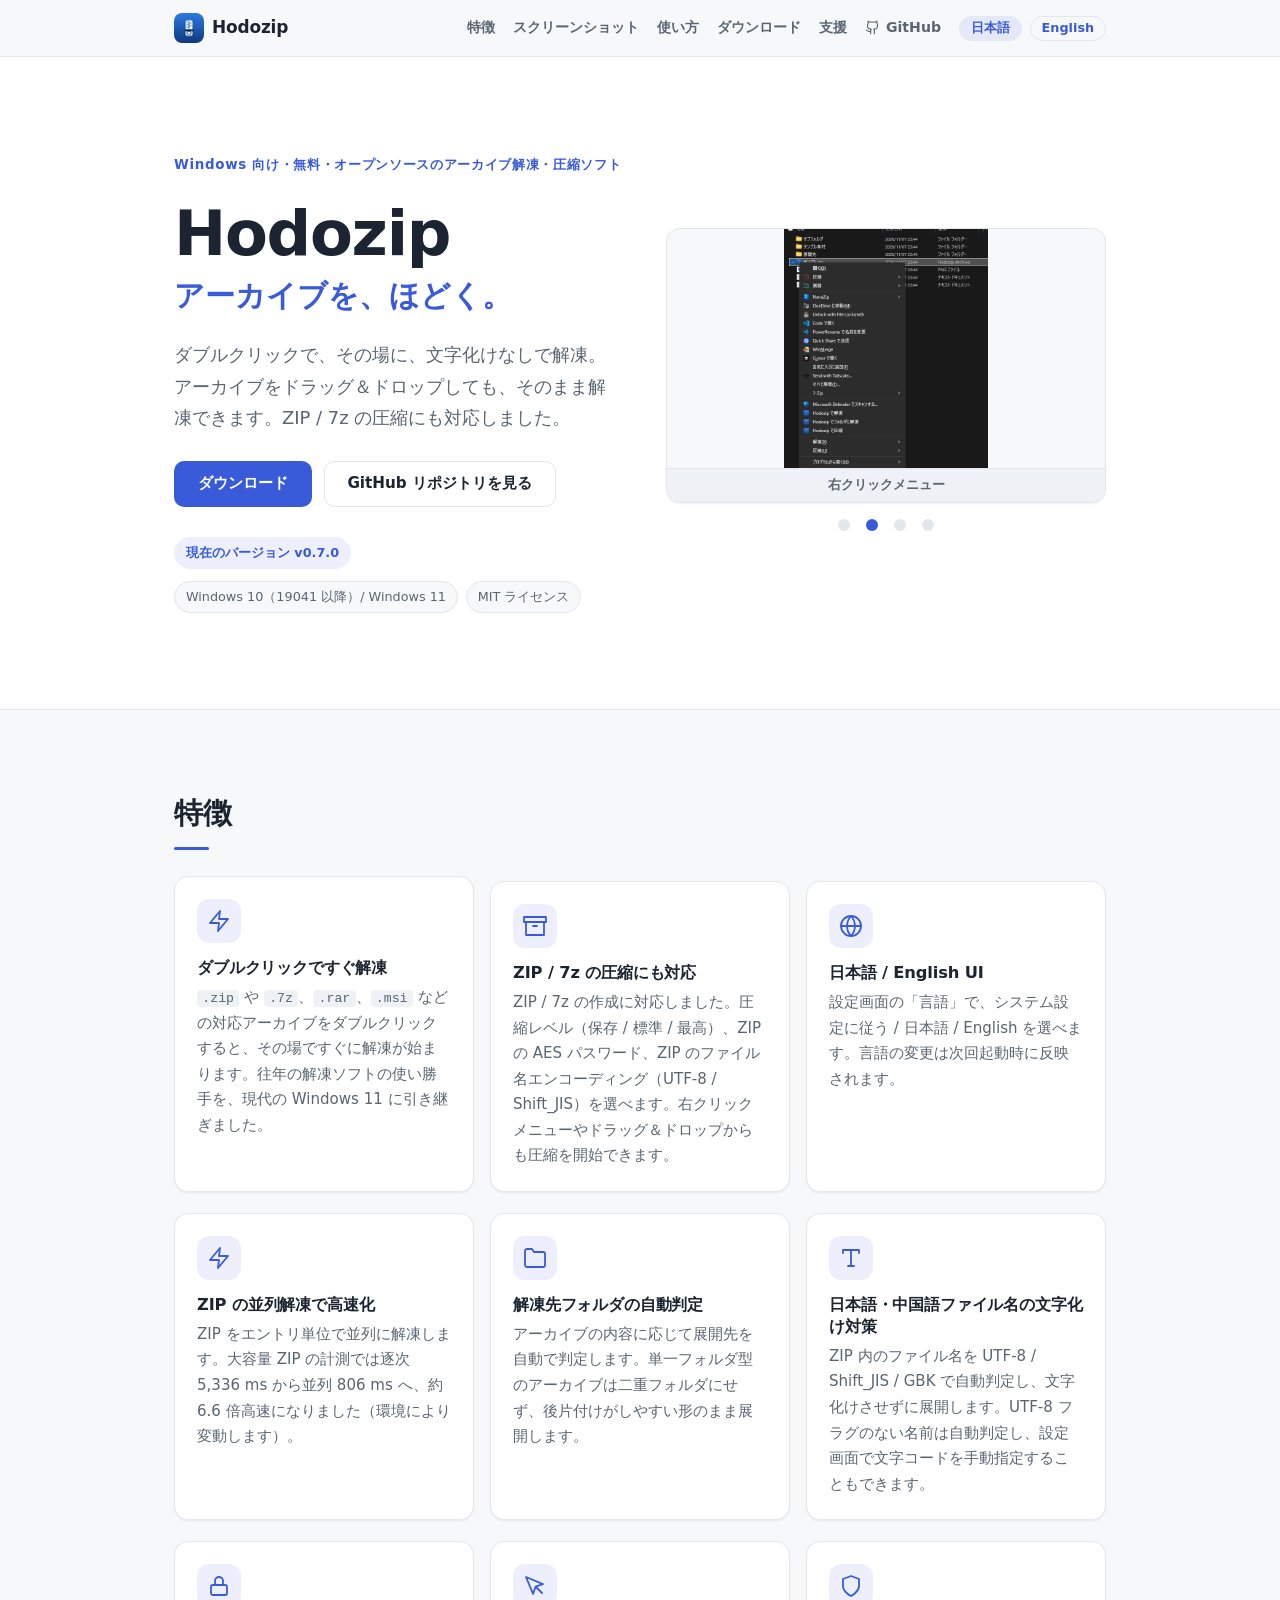
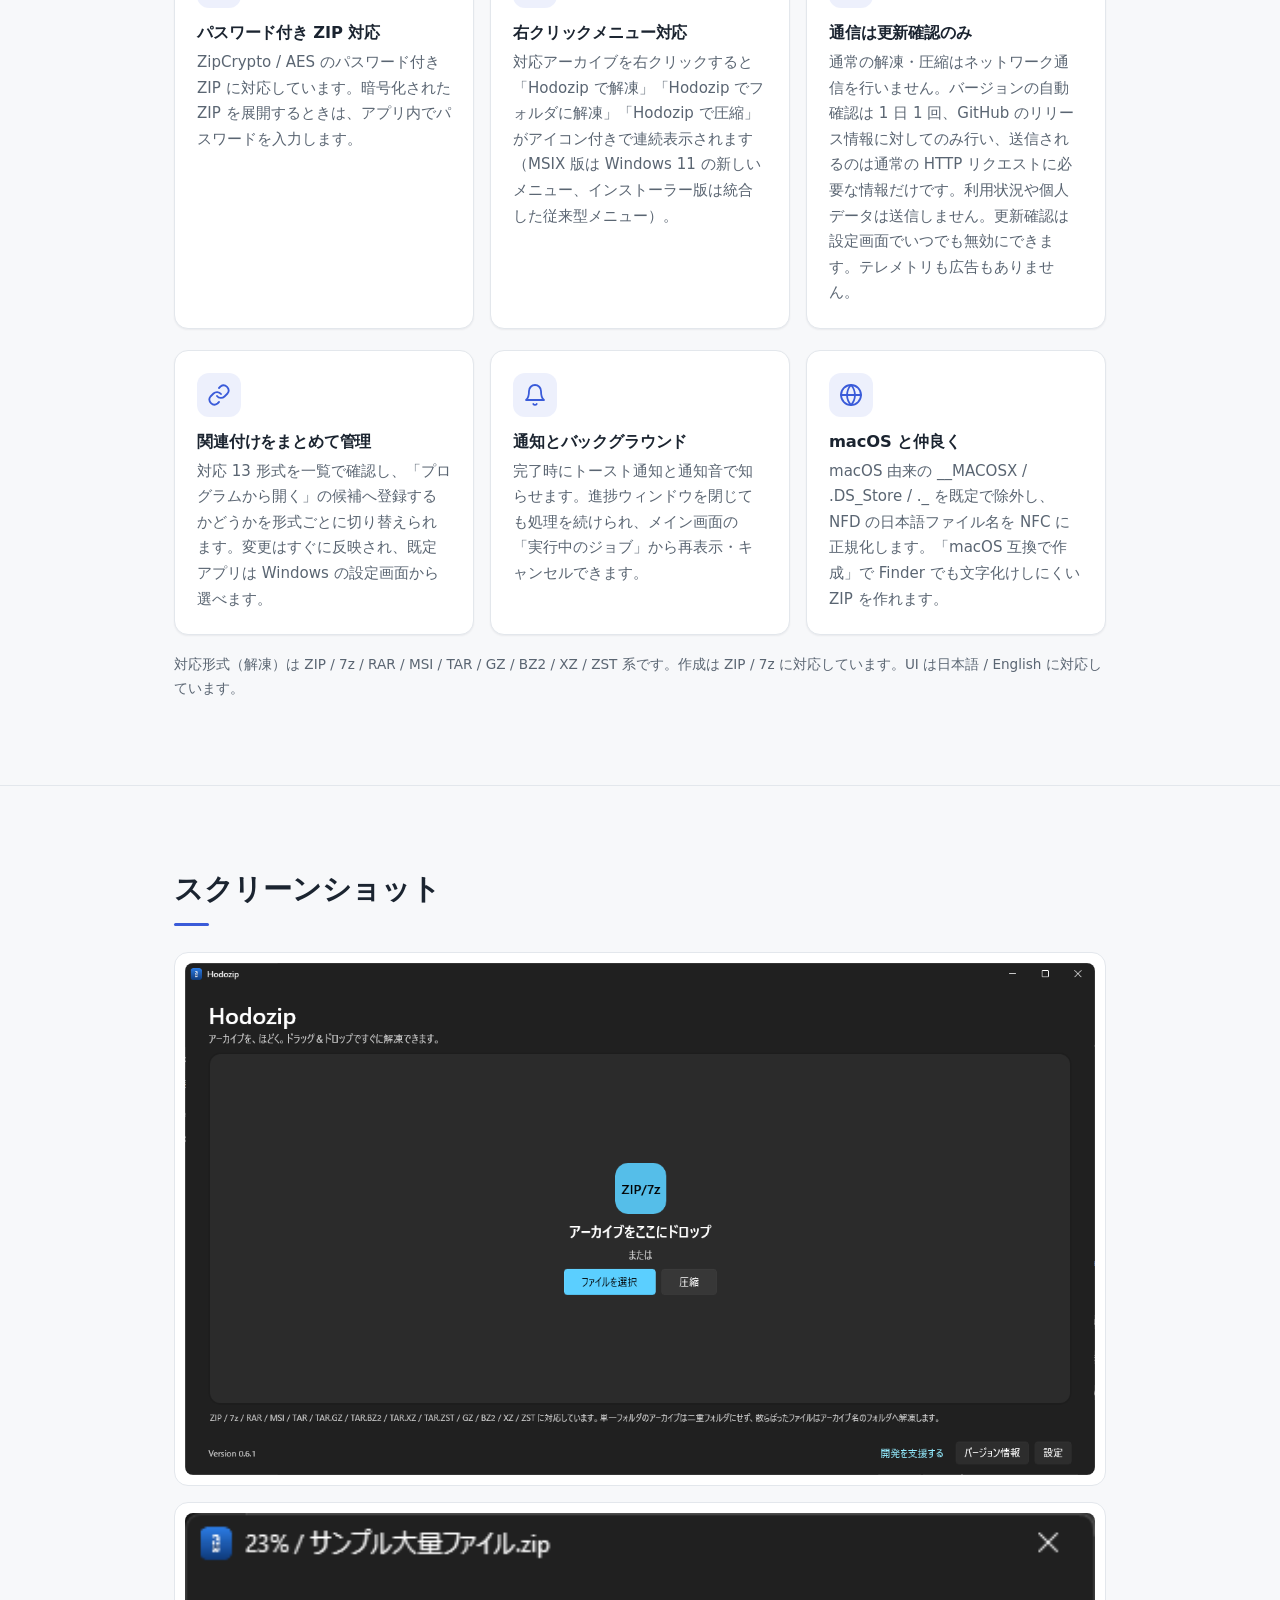
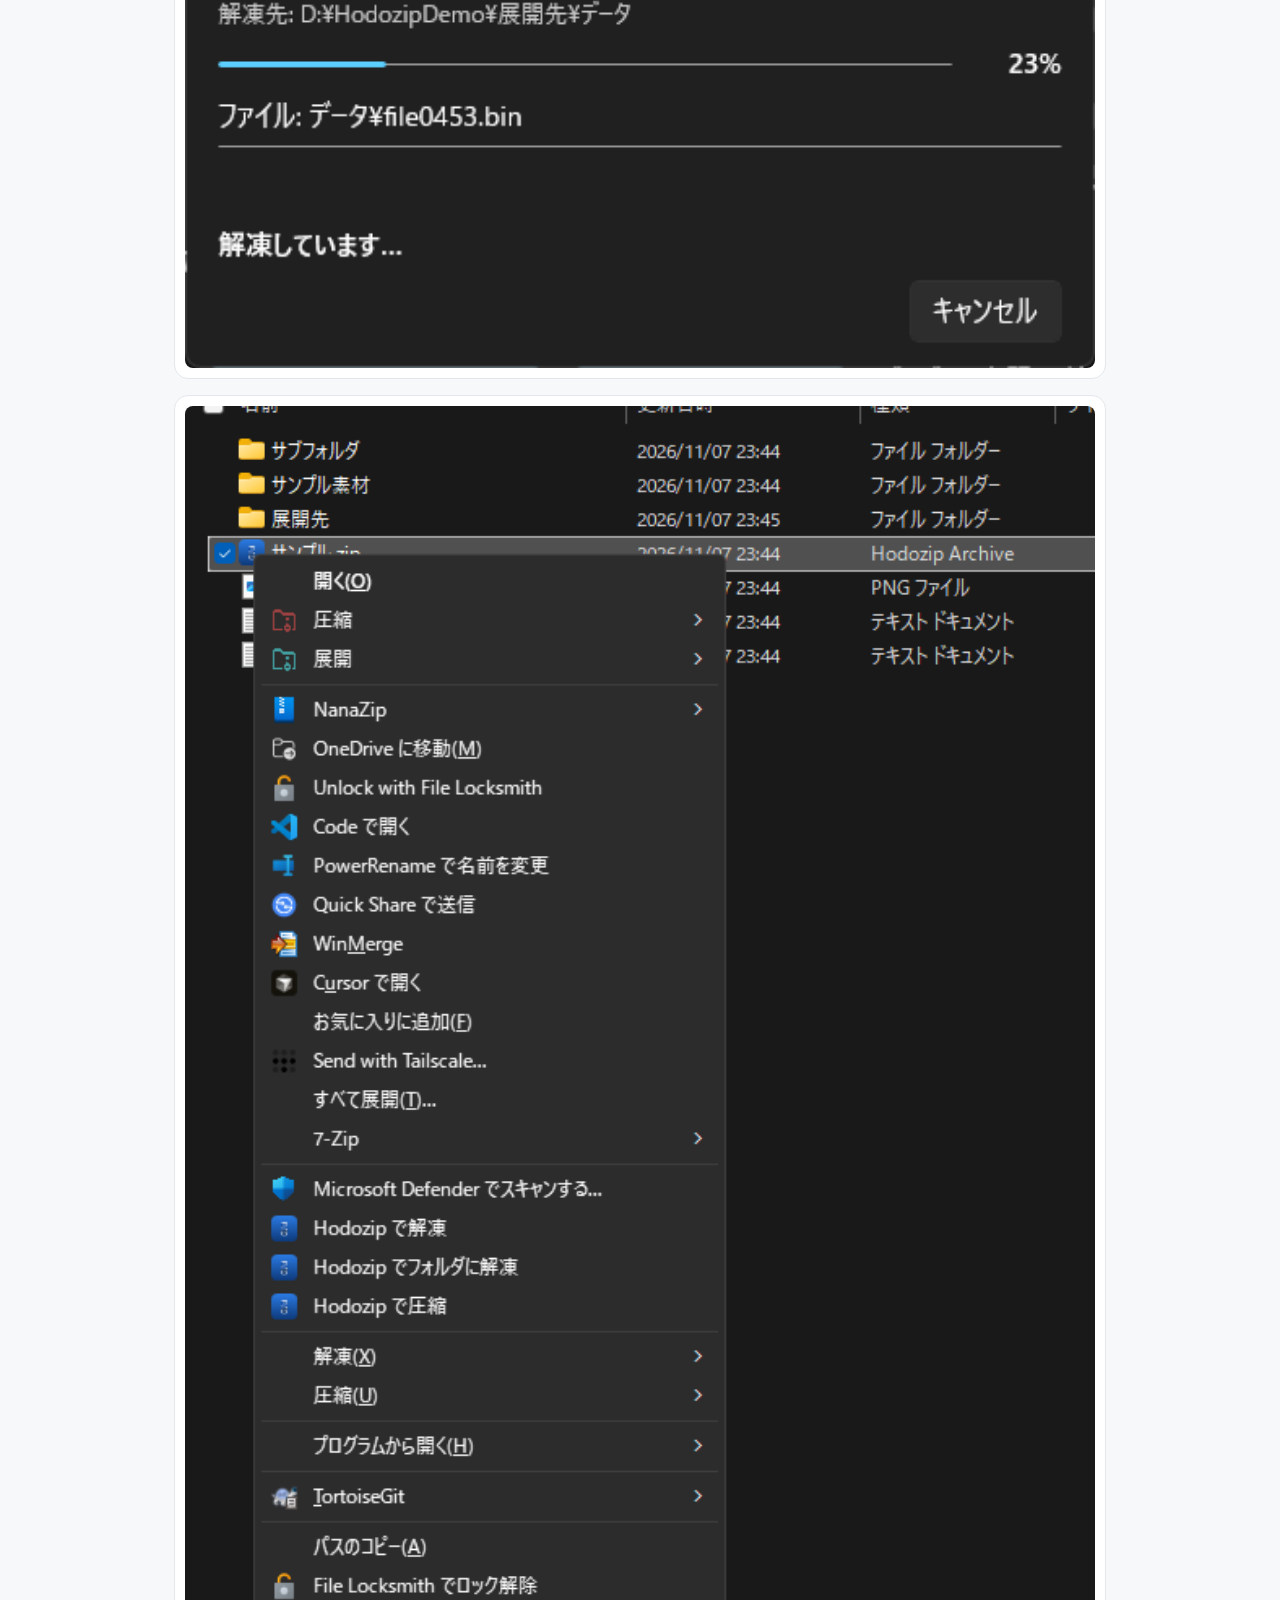
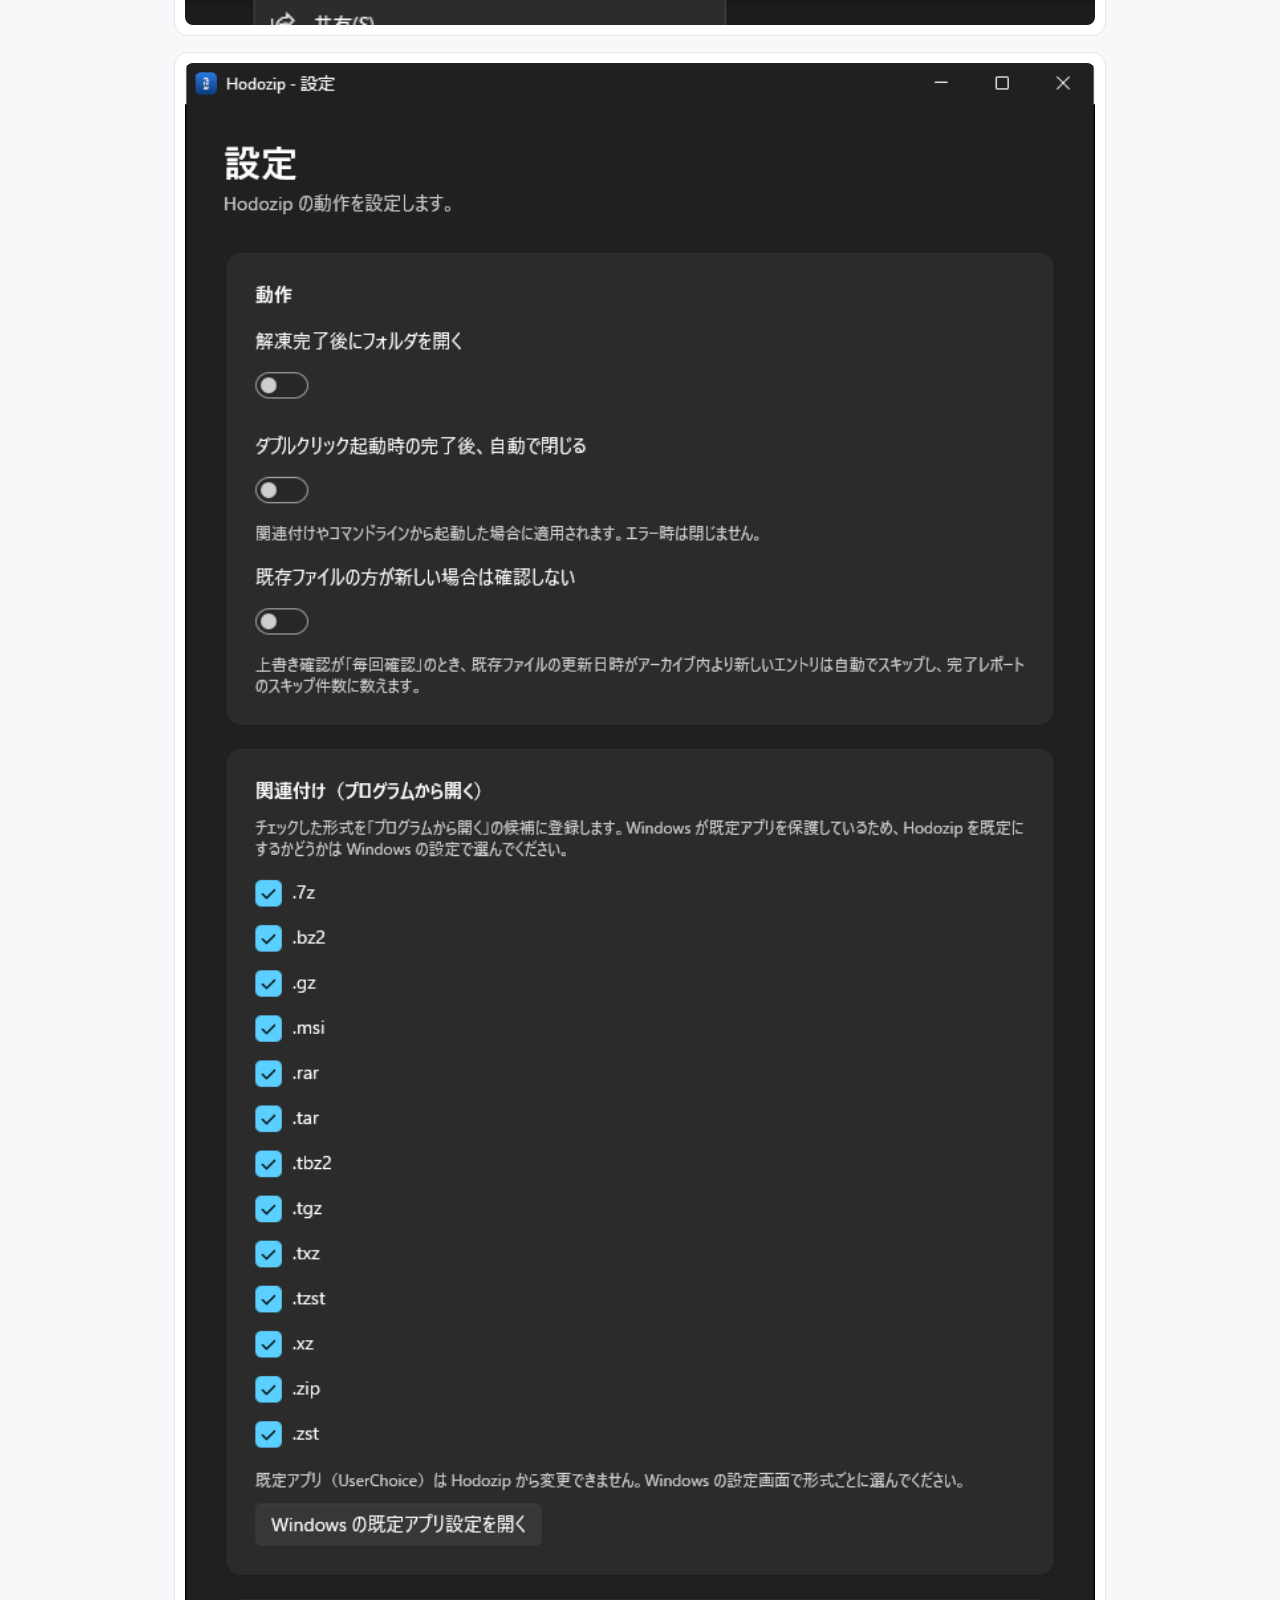
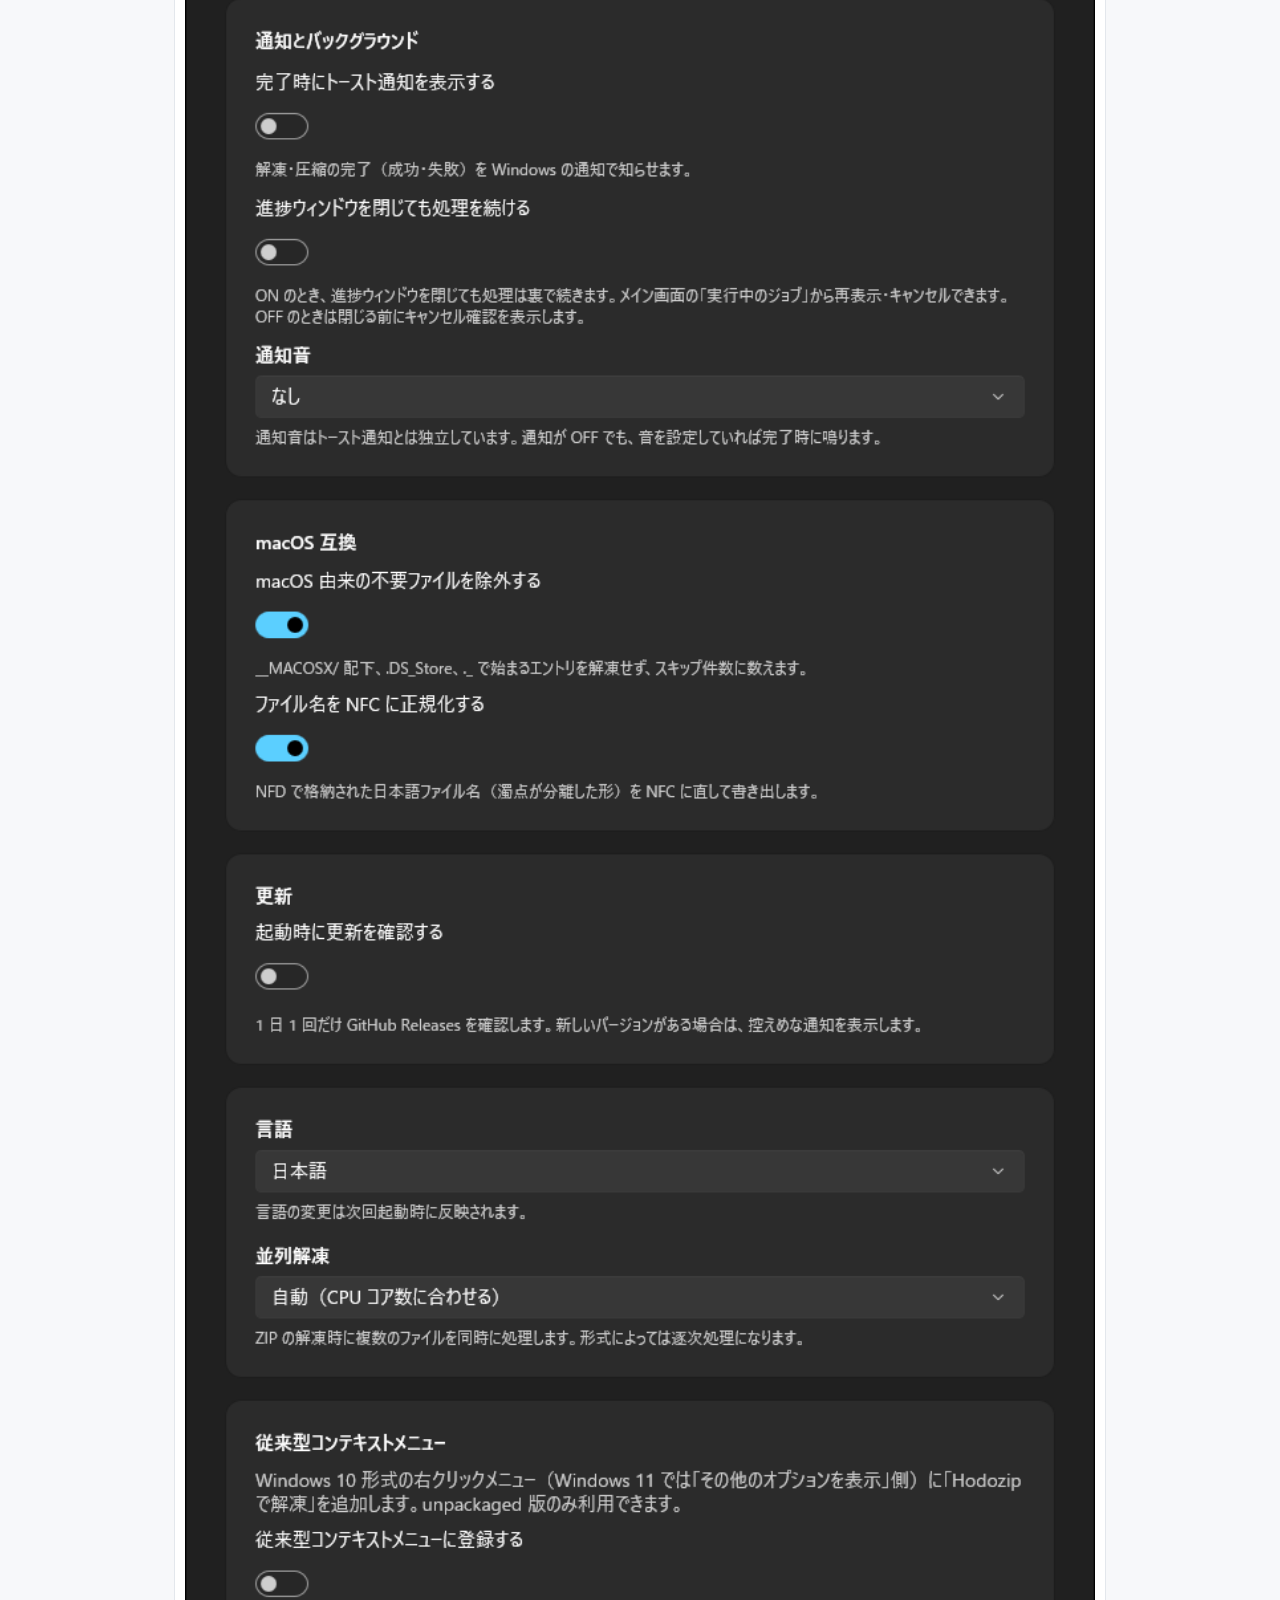
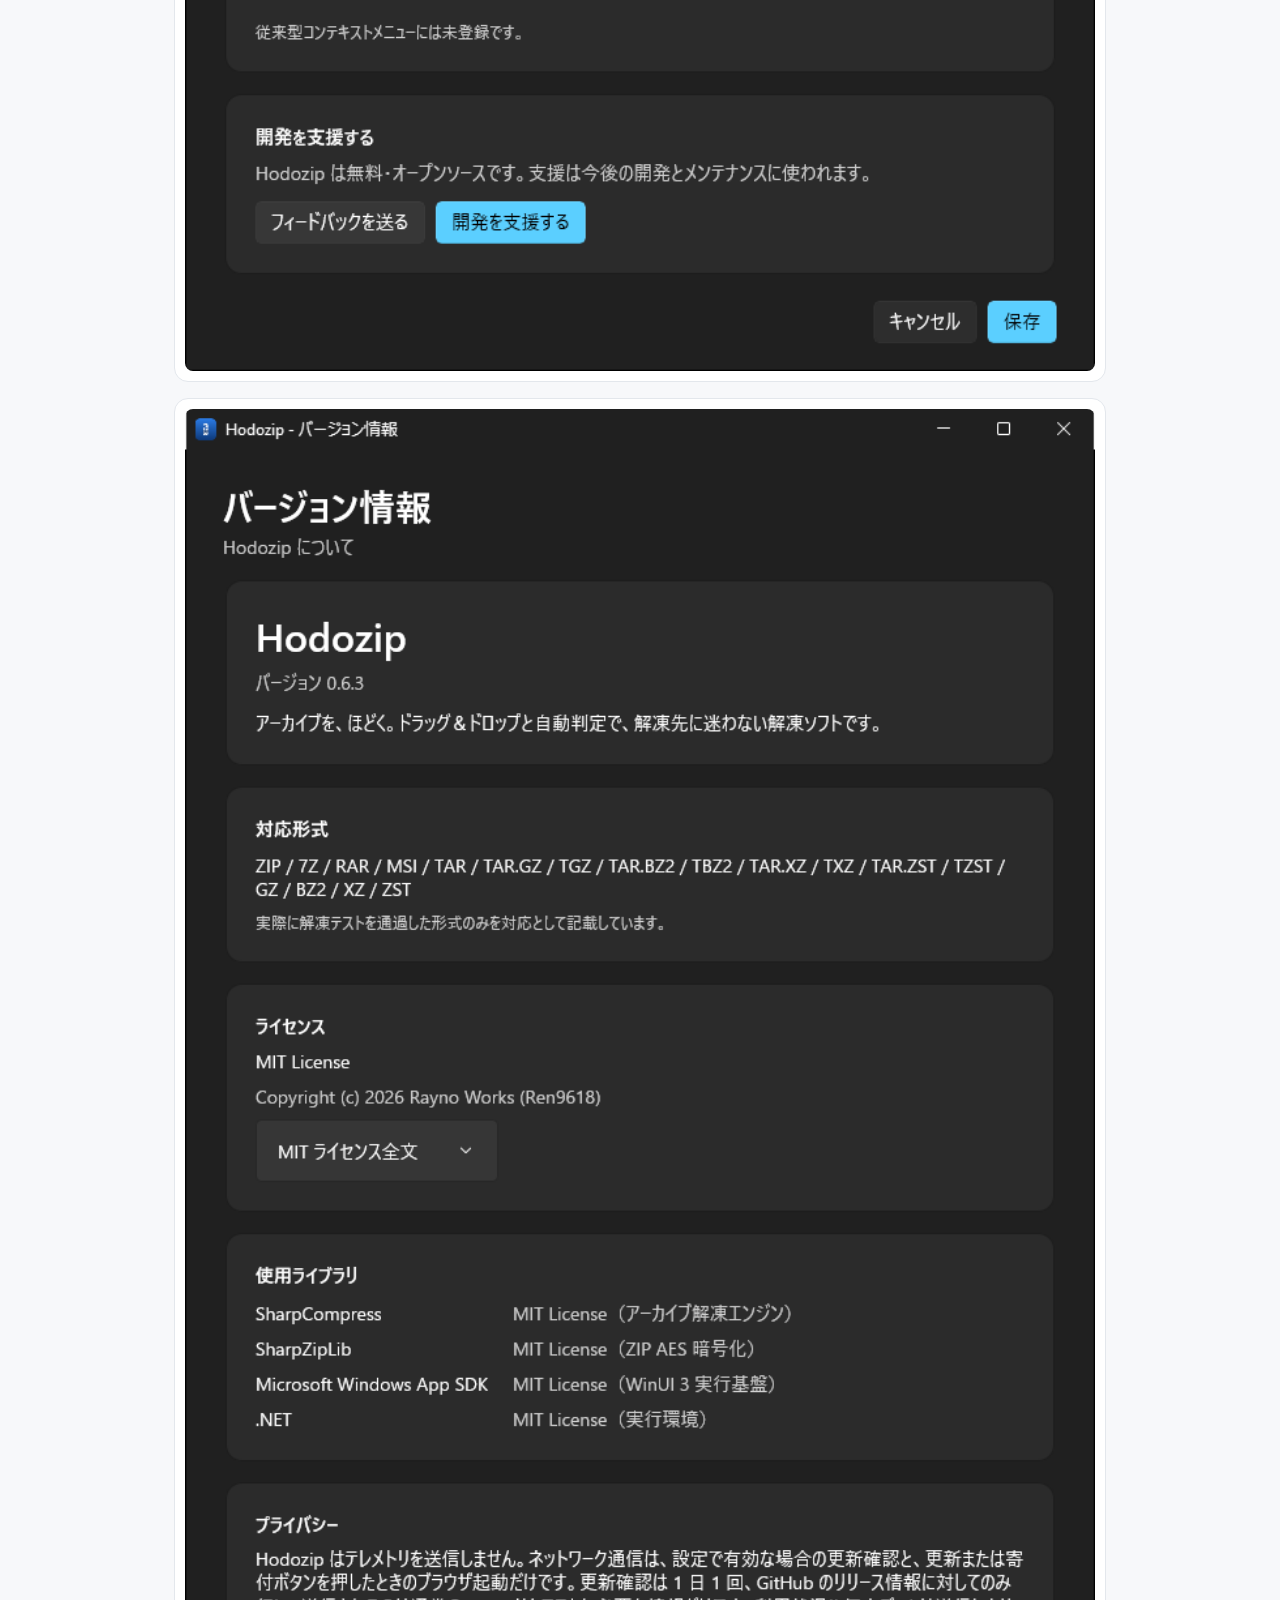
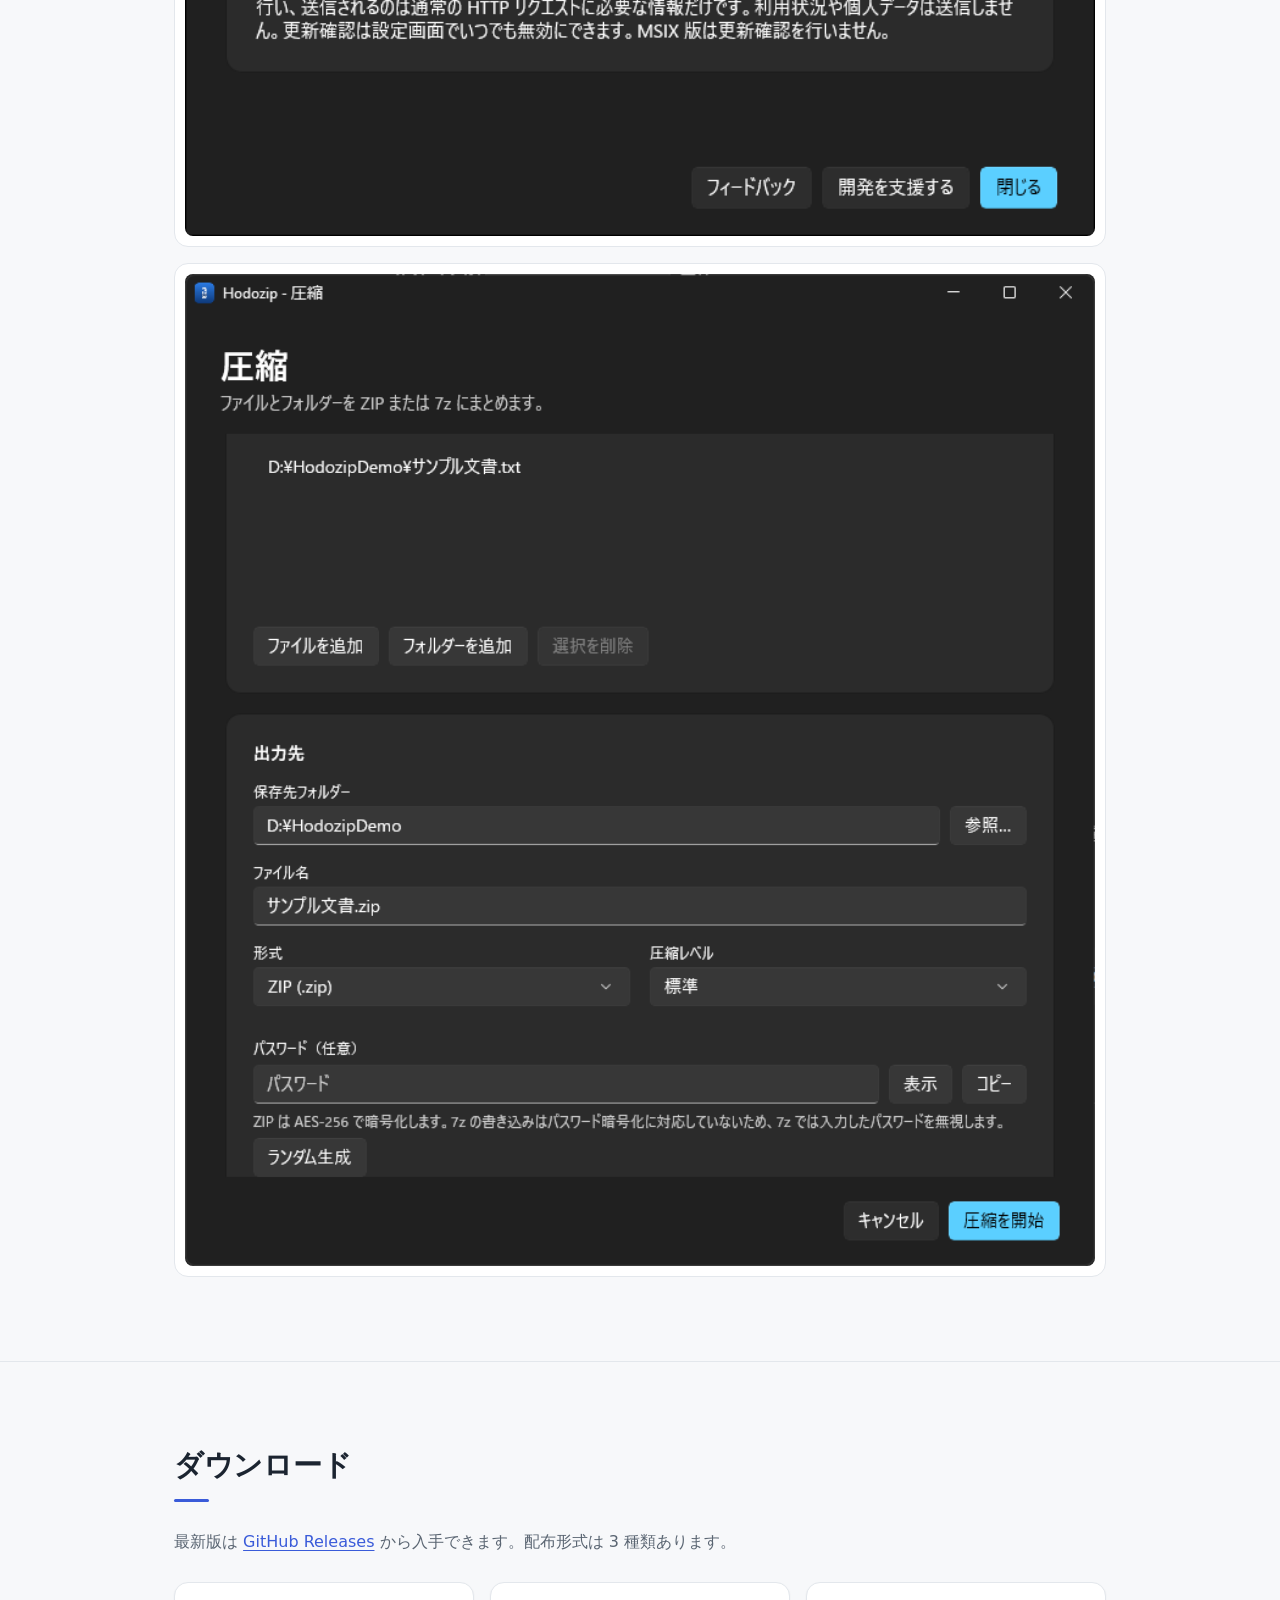
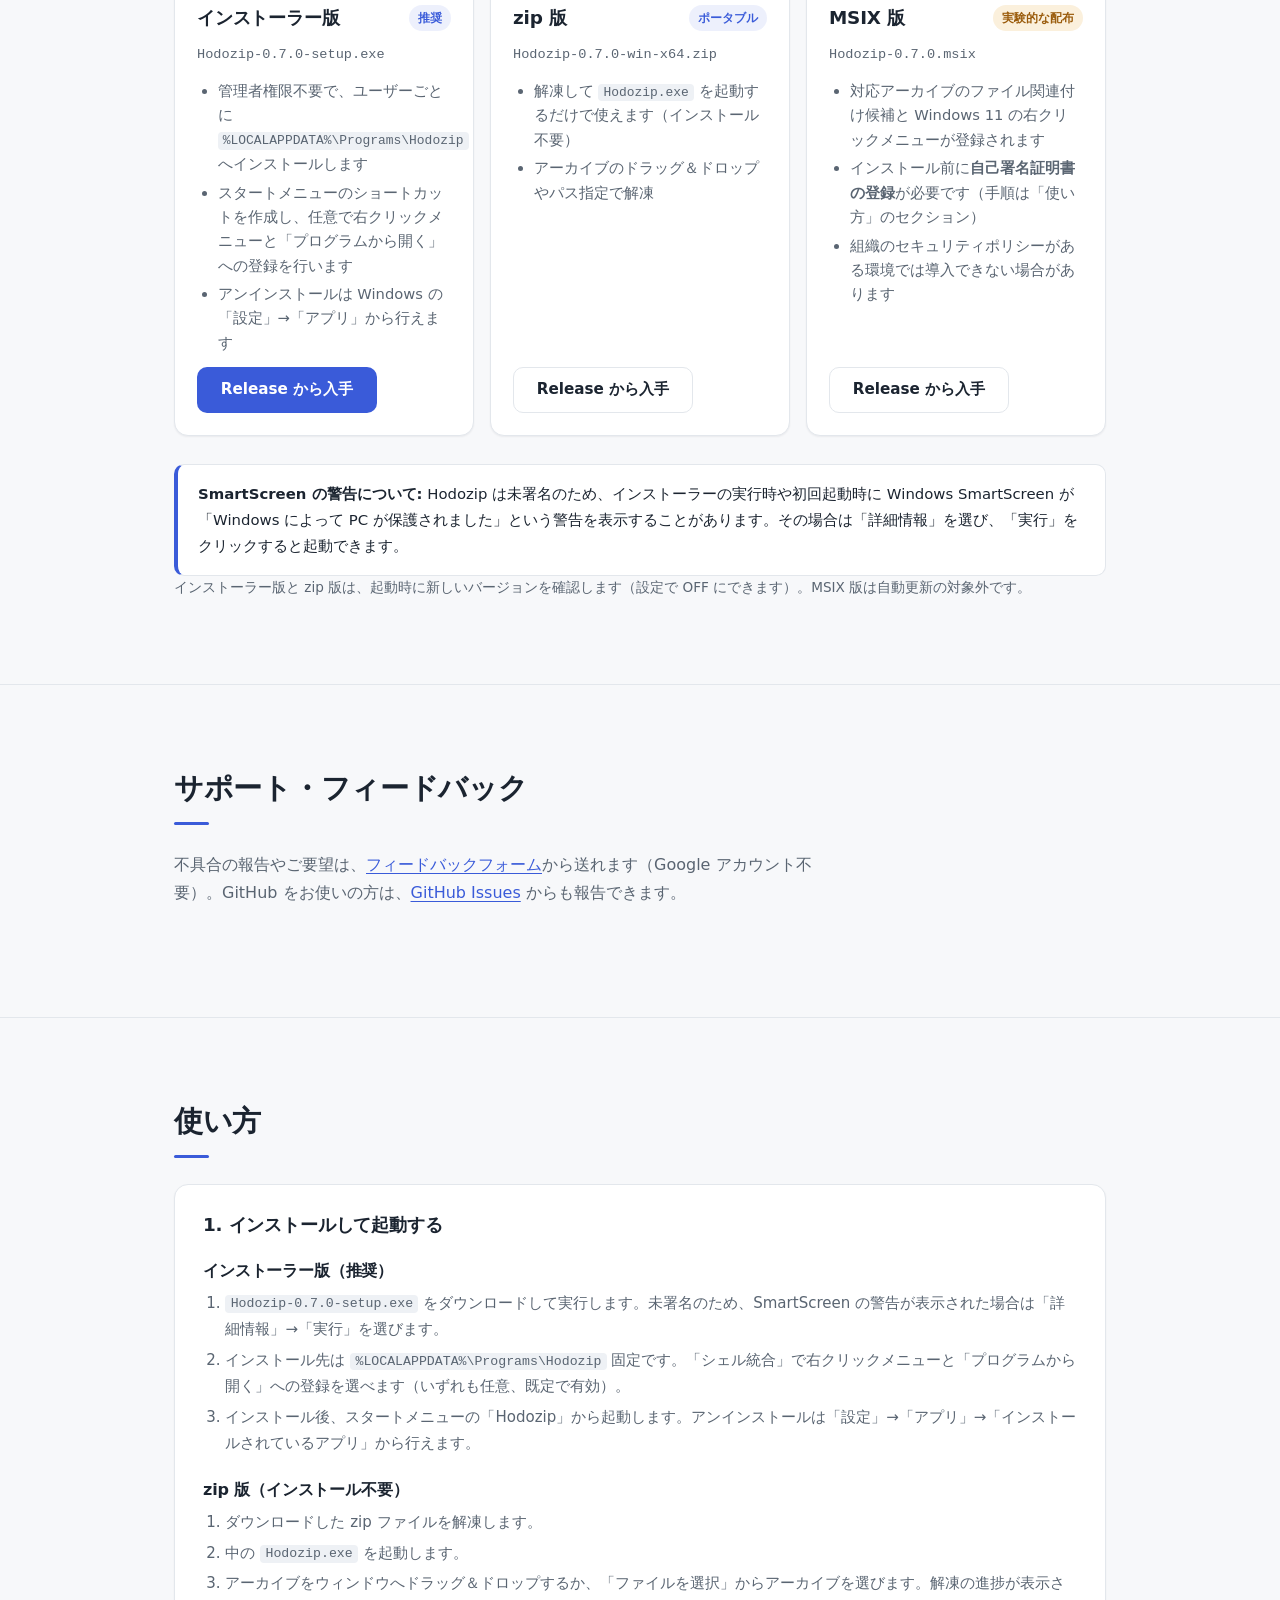
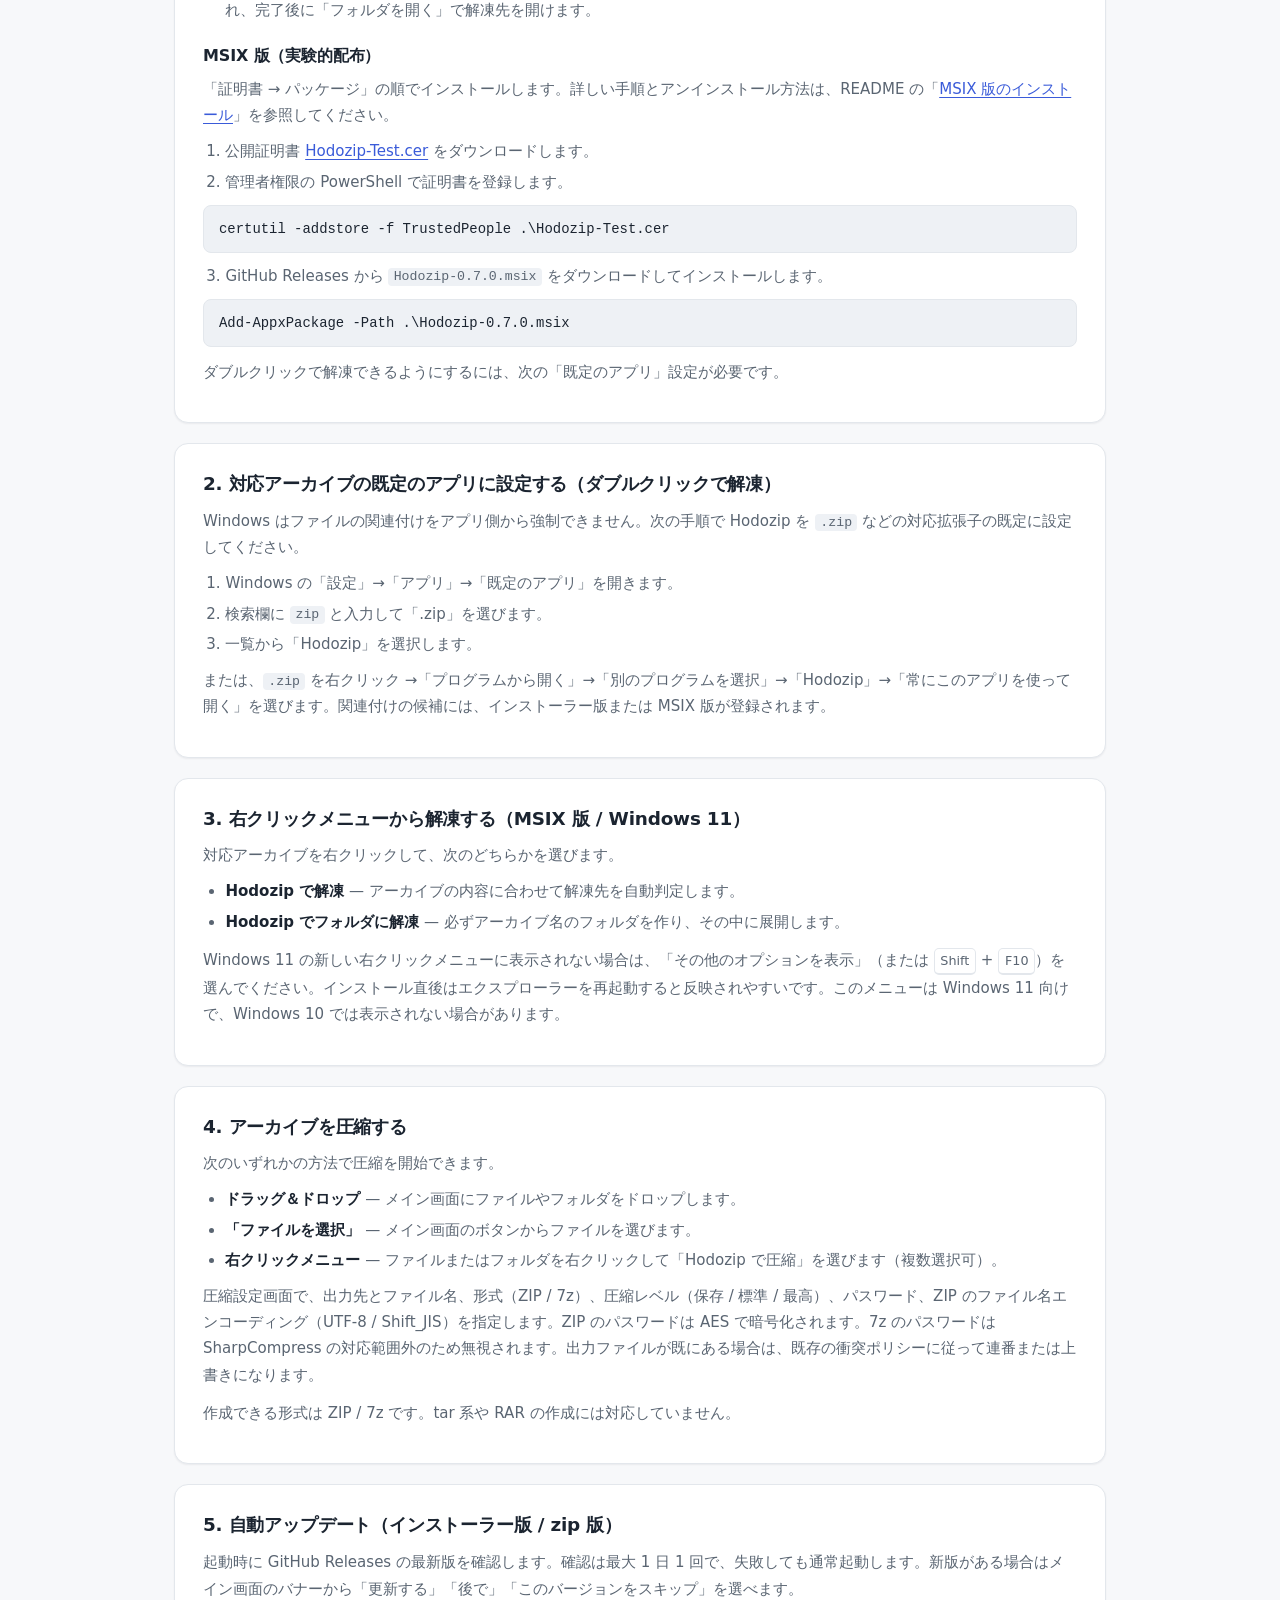
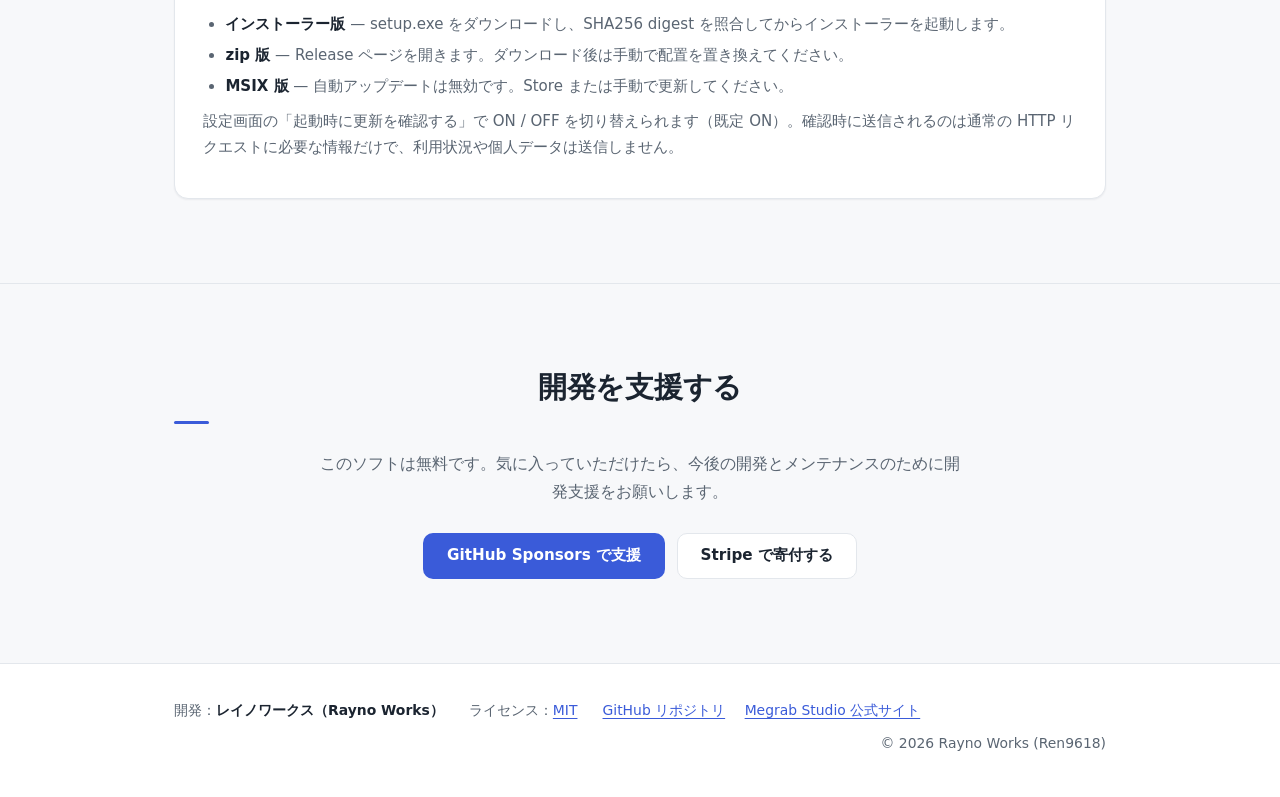
==== commit e62cca6f: "docs: update website for v0.7.0" ====
--- a/docs/index.html
+++ b/docs/index.html
@@ -67,7 +67,7 @@
         <a class="btn btn-ghost" href="https://github.com/Ren9618/Hodozip">GitHub リポジトリを見る</a>
       </div>
       <ul class="hero-chips" aria-label="バージョンと動作環境">
-        <li class="chip-accent">現在のバージョン v0.6.3</li>
+        <li class="chip-accent">現在のバージョン v0.7.0</li>
         <li>Windows 10（19041 以降）/ Windows 11</li>
         <li>MIT ライセンス</li>
       </ul>
@@ -138,8 +138,8 @@
         <span class="feature-icon" aria-hidden="true">
           <svg viewBox="0 0 24 24"><polyline points="4 7 4 4 20 4 20 7"/><line x1="9" y1="20" x2="15" y2="20"/><line x1="12" y1="4" x2="12" y2="20"/></svg>
         </span>
-        <h3>日本語ファイル名の文字化け対策</h3>
-        <p>ZIP 内のファイル名を UTF-8 / Shift_JIS で自動判別し、日本語のファイル名を文字化けさせずに展開します。</p>
+        <h3>日本語・中国語ファイル名の文字化け対策</h3>
+        <p>ZIP 内のファイル名を UTF-8 / Shift_JIS / GBK で自動判定し、文字化けさせずに展開します。UTF-8 フラグのない名前は自動判定し、設定画面で文字コードを手動指定することもできます。</p>
       </li>
       <li class="card feature">
         <span class="feature-icon" aria-hidden="true">
@@ -234,7 +234,7 @@
           <h3>インストーラー版</h3>
           <span class="badge">推奨</span>
         </div>
-        <p class="dl-file">Hodozip-0.6.3-setup.exe</p>
+        <p class="dl-file">Hodozip-0.7.0-setup.exe</p>
         <ul class="dl-list">
           <li>管理者権限不要で、ユーザーごとに <code>%LOCALAPPDATA%\Programs\Hodozip</code> へインストールします</li>
           <li>スタートメニューのショートカットを作成し、任意で右クリックメニューと「プログラムから開く」への登録を行います</li>
@@ -247,7 +247,7 @@
           <h3>zip 版</h3>
           <span class="badge">ポータブル</span>
         </div>
-        <p class="dl-file">Hodozip-0.6.3-win-x64.zip</p>
+        <p class="dl-file">Hodozip-0.7.0-win-x64.zip</p>
         <ul class="dl-list">
           <li>解凍して <code>Hodozip.exe</code> を起動するだけで使えます（インストール不要）</li>
           <li>アーカイブのドラッグ＆ドロップやパス指定で解凍</li>
@@ -259,7 +259,7 @@
           <h3>MSIX 版</h3>
           <span class="badge badge-warn">実験的な配布</span>
         </div>
-        <p class="dl-file">Hodozip-0.6.3.msix</p>
+        <p class="dl-file">Hodozip-0.7.0.msix</p>
         <ul class="dl-list">
           <li>対応アーカイブのファイル関連付け候補と Windows 11 の右クリックメニューが登録されます</li>
           <li>インストール前に<strong>自己署名証明書の登録</strong>が必要です（手順は「使い方」のセクション）</li>
@@ -296,7 +296,7 @@
       <h3>1. インストールして起動する</h3>
       <h4>インストーラー版（推奨）</h4>
       <ol>
-        <li><code>Hodozip-0.6.3-setup.exe</code> をダウンロードして実行します。未署名のため、SmartScreen の警告が表示された場合は「詳細情報」→「実行」を選びます。</li>
+        <li><code>Hodozip-0.7.0-setup.exe</code> をダウンロードして実行します。未署名のため、SmartScreen の警告が表示された場合は「詳細情報」→「実行」を選びます。</li>
         <li>インストール先は <code>%LOCALAPPDATA%\Programs\Hodozip</code> 固定です。「シェル統合」で右クリックメニューと「プログラムから開く」への登録を選べます（いずれも任意、既定で有効）。</li>
         <li>インストール後、スタートメニューの「Hodozip」から起動します。アンインストールは「設定」→「アプリ」→「インストールされているアプリ」から行えます。</li>
       </ol>
@@ -309,14 +309,14 @@
       <h4>MSIX 版（実験的配布）</h4>
       <p>「証明書 → パッケージ」の順でインストールします。詳しい手順とアンインストール方法は、README の「<a class="inline-link" href="https://github.com/Ren9618/Hodozip#msix-版のインストール上級者向け実験的">MSIX 版のインストール</a>」を参照してください。</p>
       <ol>
-        <li>公開証明書 <a class="inline-link" href="https://github.com/Ren9618/Hodozip/raw/v0.6.3/packaging/certs/Hodozip-Test.cer">Hodozip-Test.cer</a> をダウンロードします。</li>
+        <li>公開証明書 <a class="inline-link" href="https://github.com/Ren9618/Hodozip/raw/v0.7.0/packaging/certs/Hodozip-Test.cer">Hodozip-Test.cer</a> をダウンロードします。</li>
         <li>管理者権限の PowerShell で証明書を登録します。</li>
       </ol>
       <pre><code>certutil -addstore -f TrustedPeople .\Hodozip-Test.cer</code></pre>
       <ol start="3">
-        <li>GitHub Releases から <code>Hodozip-0.6.3.msix</code> をダウンロードしてインストールします。</li>
+        <li>GitHub Releases から <code>Hodozip-0.7.0.msix</code> をダウンロードしてインストールします。</li>
       </ol>
-      <pre><code>Add-AppxPackage -Path .\Hodozip-0.6.3.msix</code></pre>
+      <pre><code>Add-AppxPackage -Path .\Hodozip-0.7.0.msix</code></pre>
       <p class="note">ダブルクリックで解凍できるようにするには、次の「既定のアプリ」設定が必要です。</p>
     </article>
 
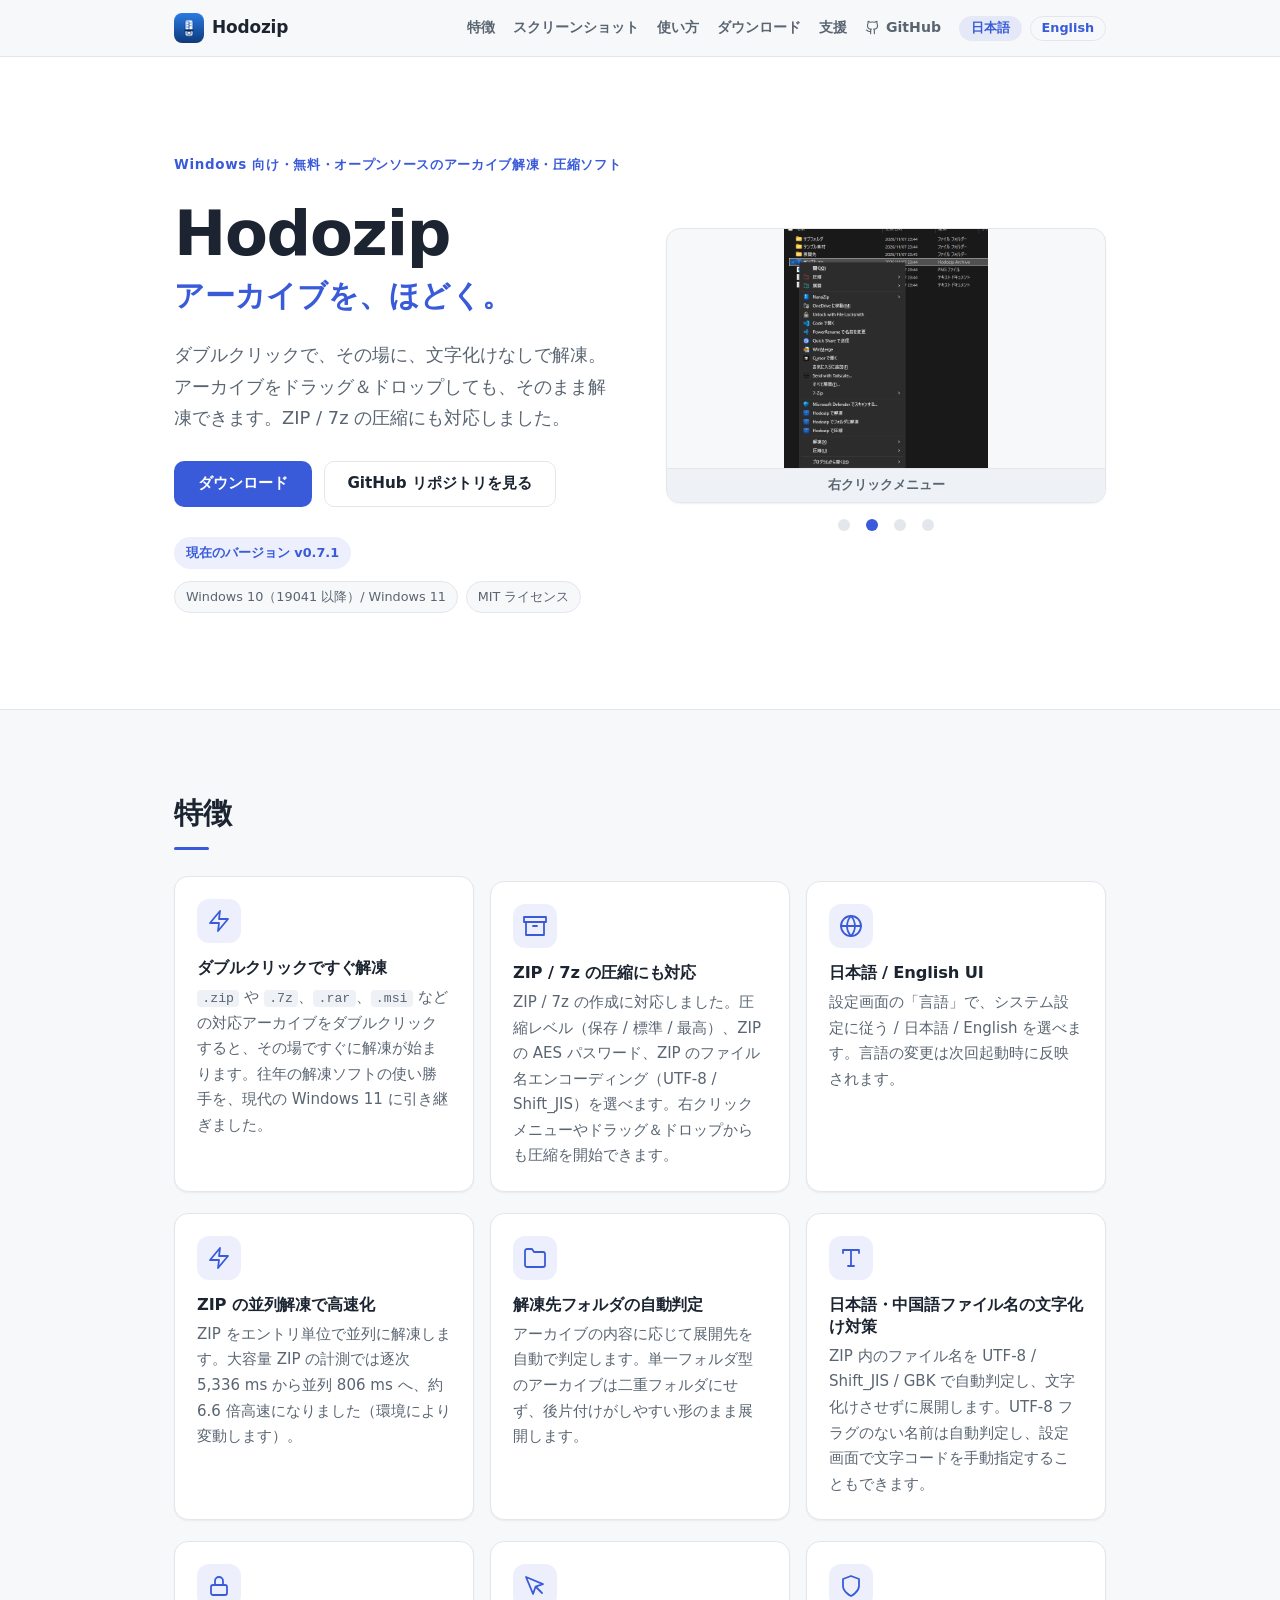
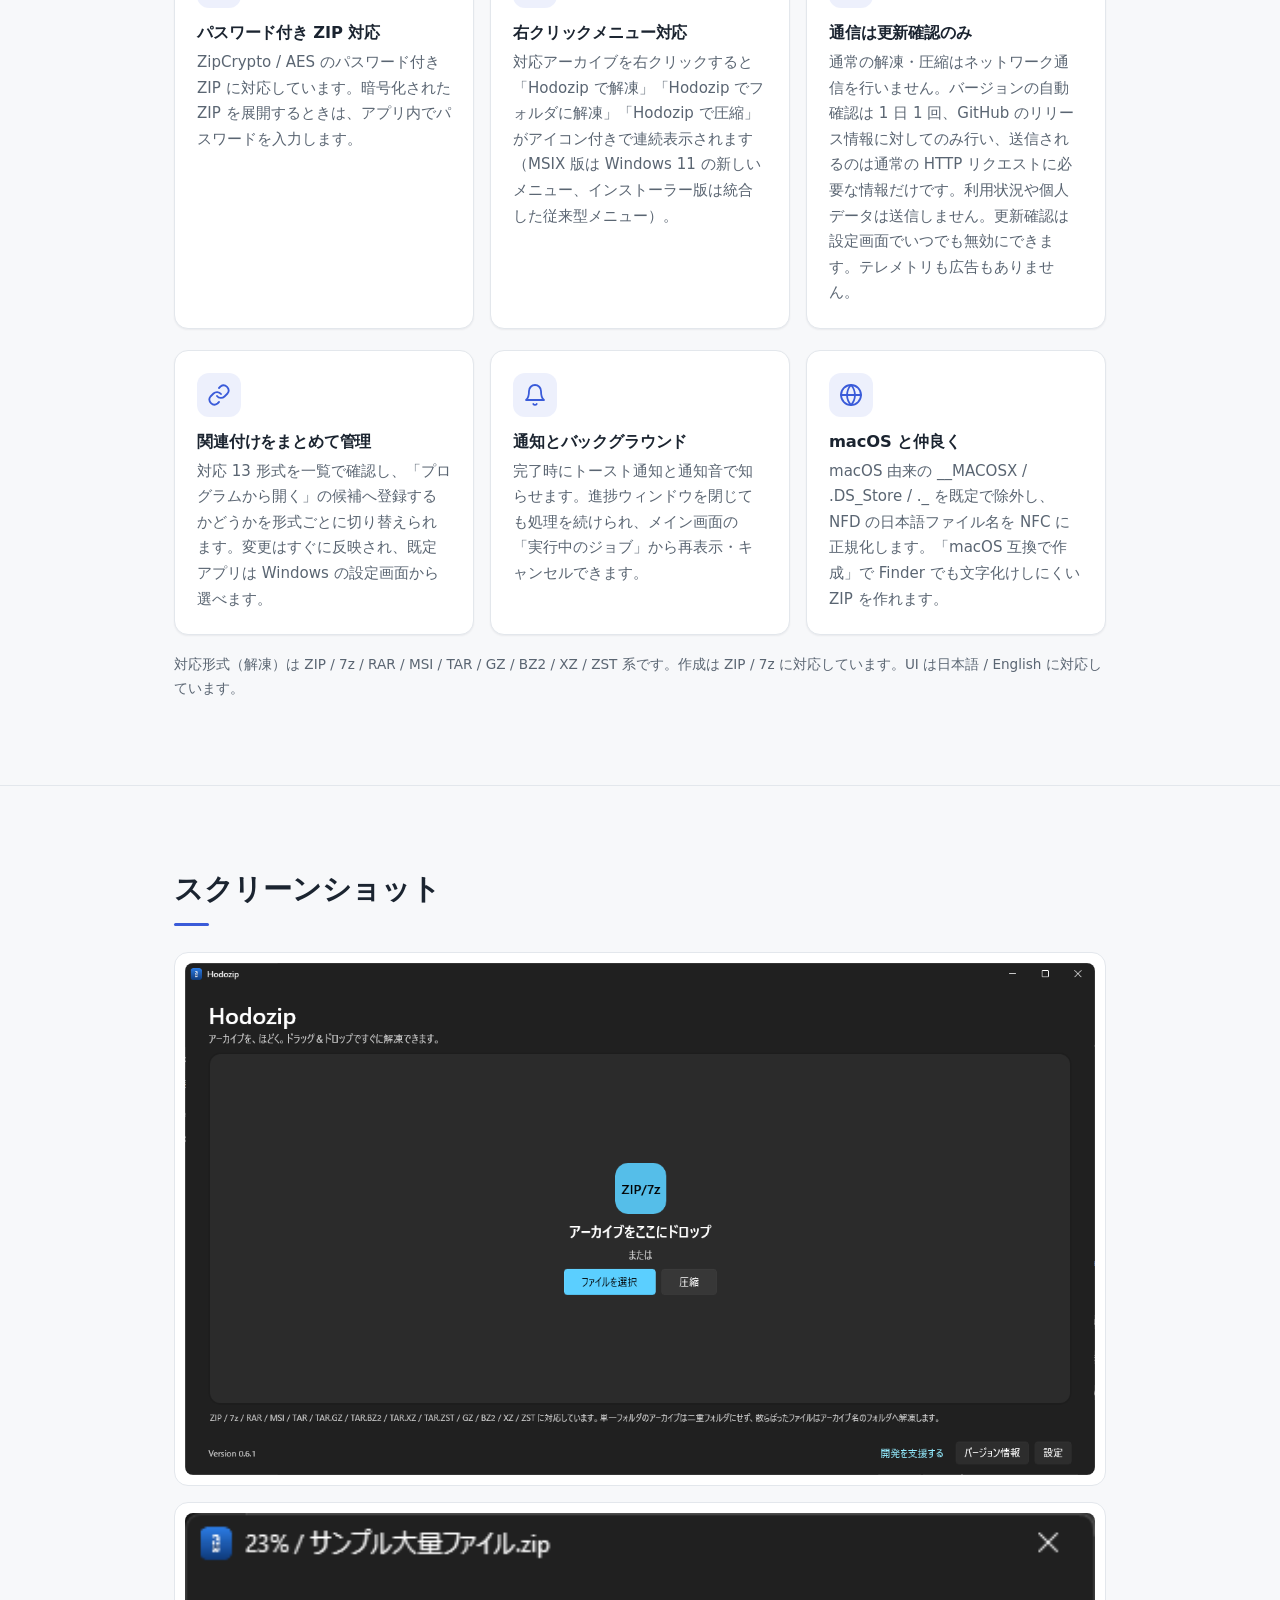
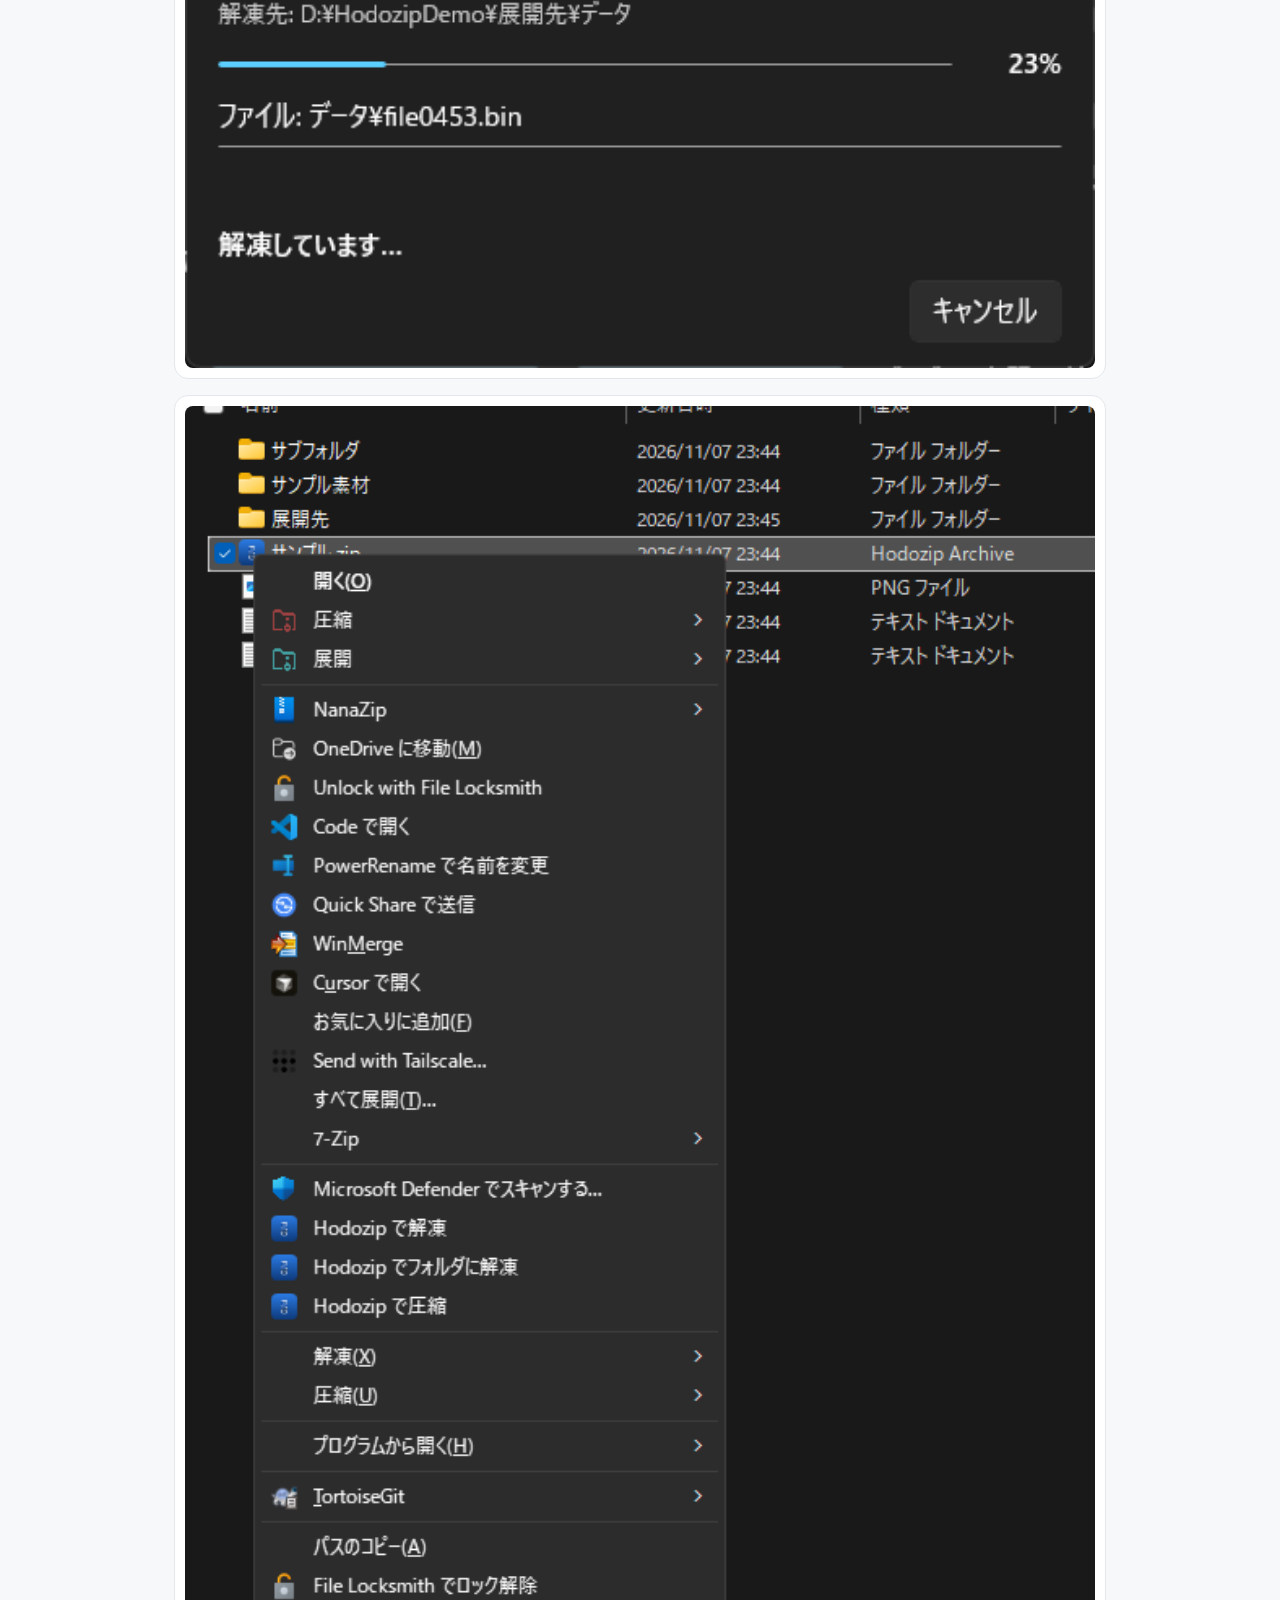
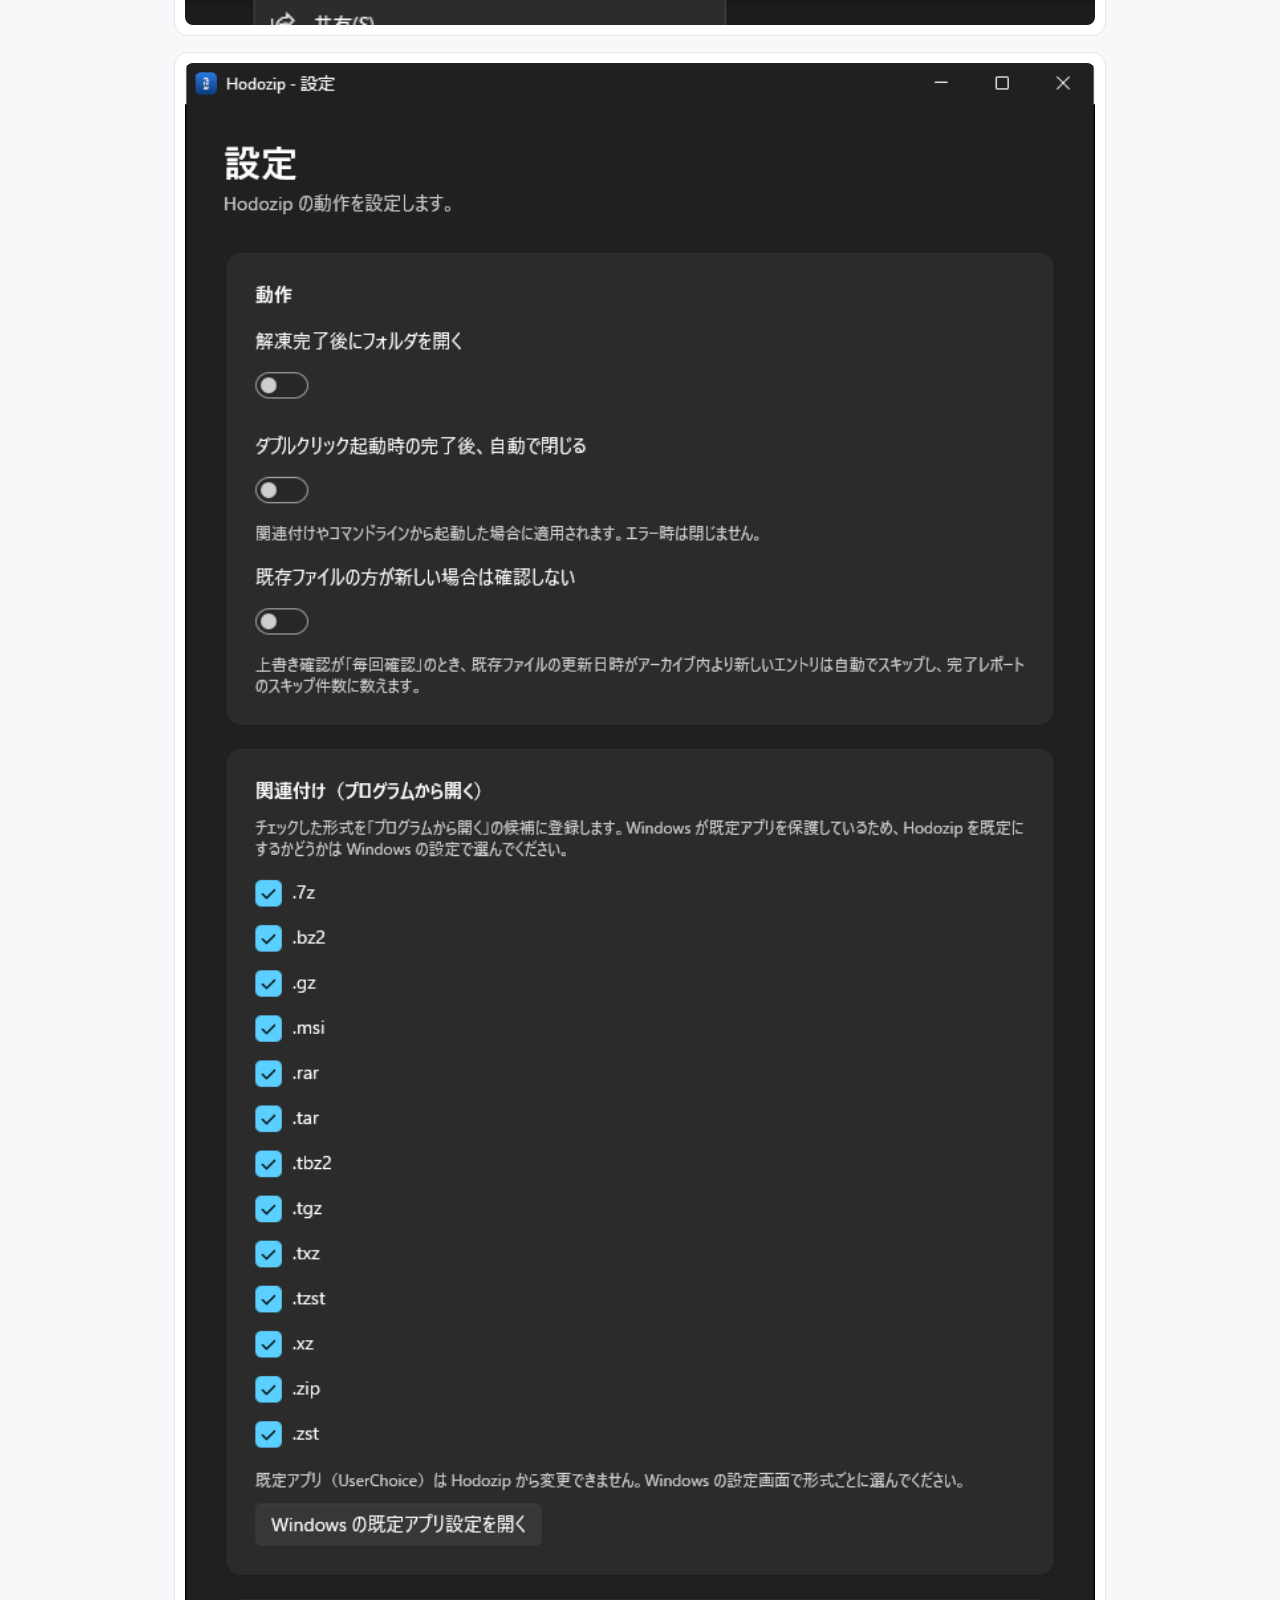
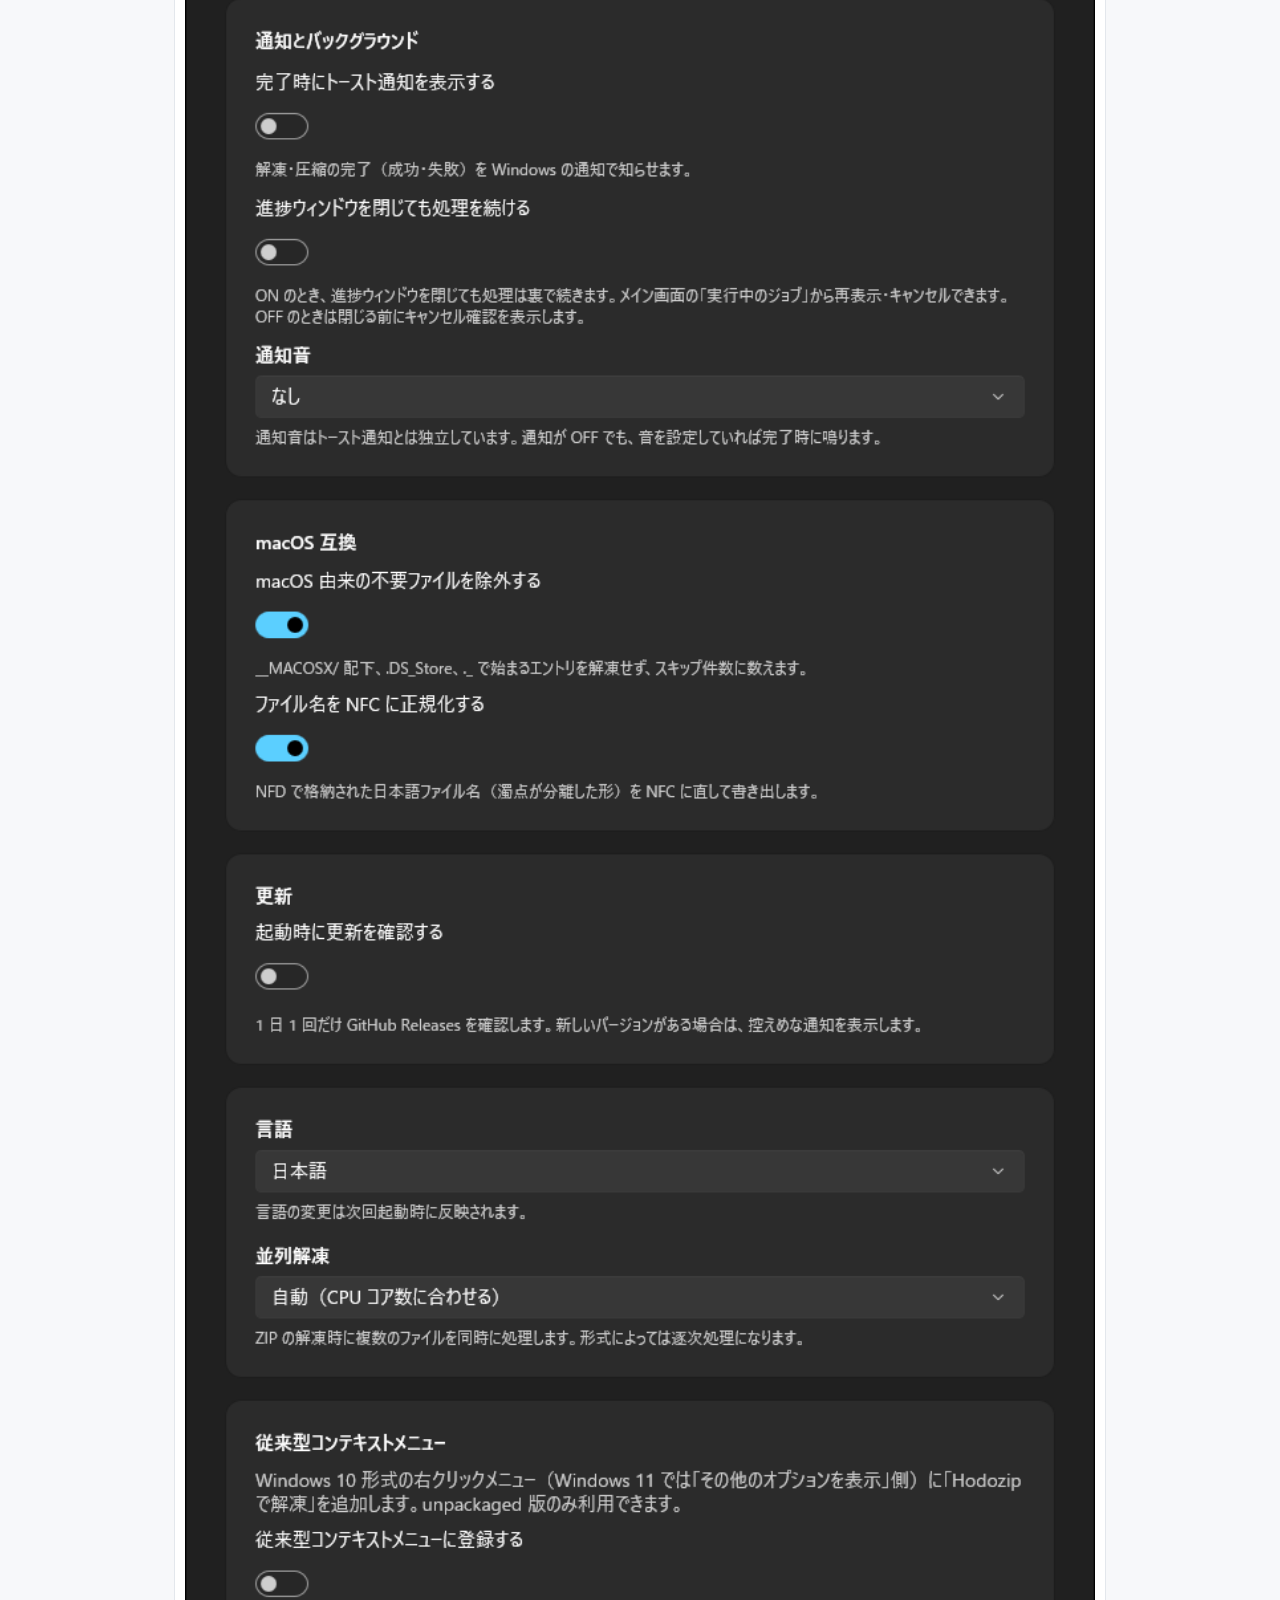
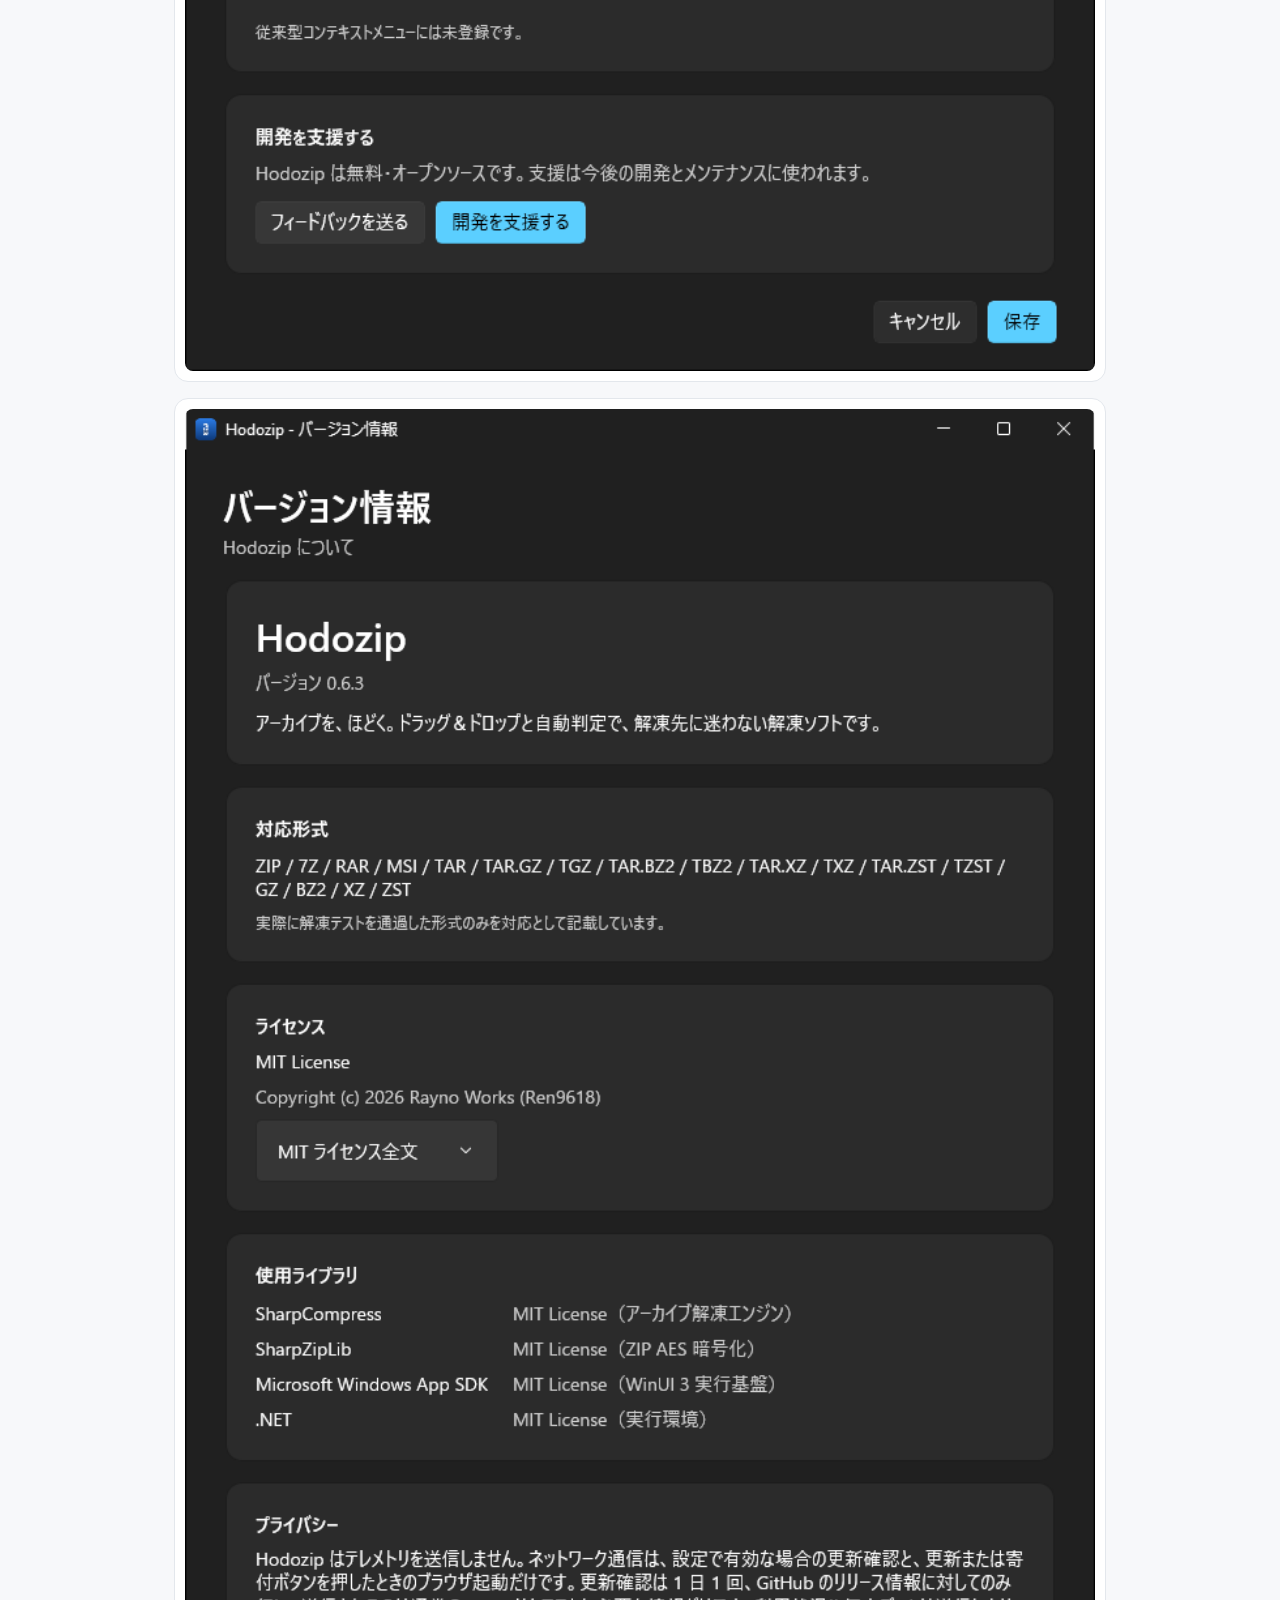
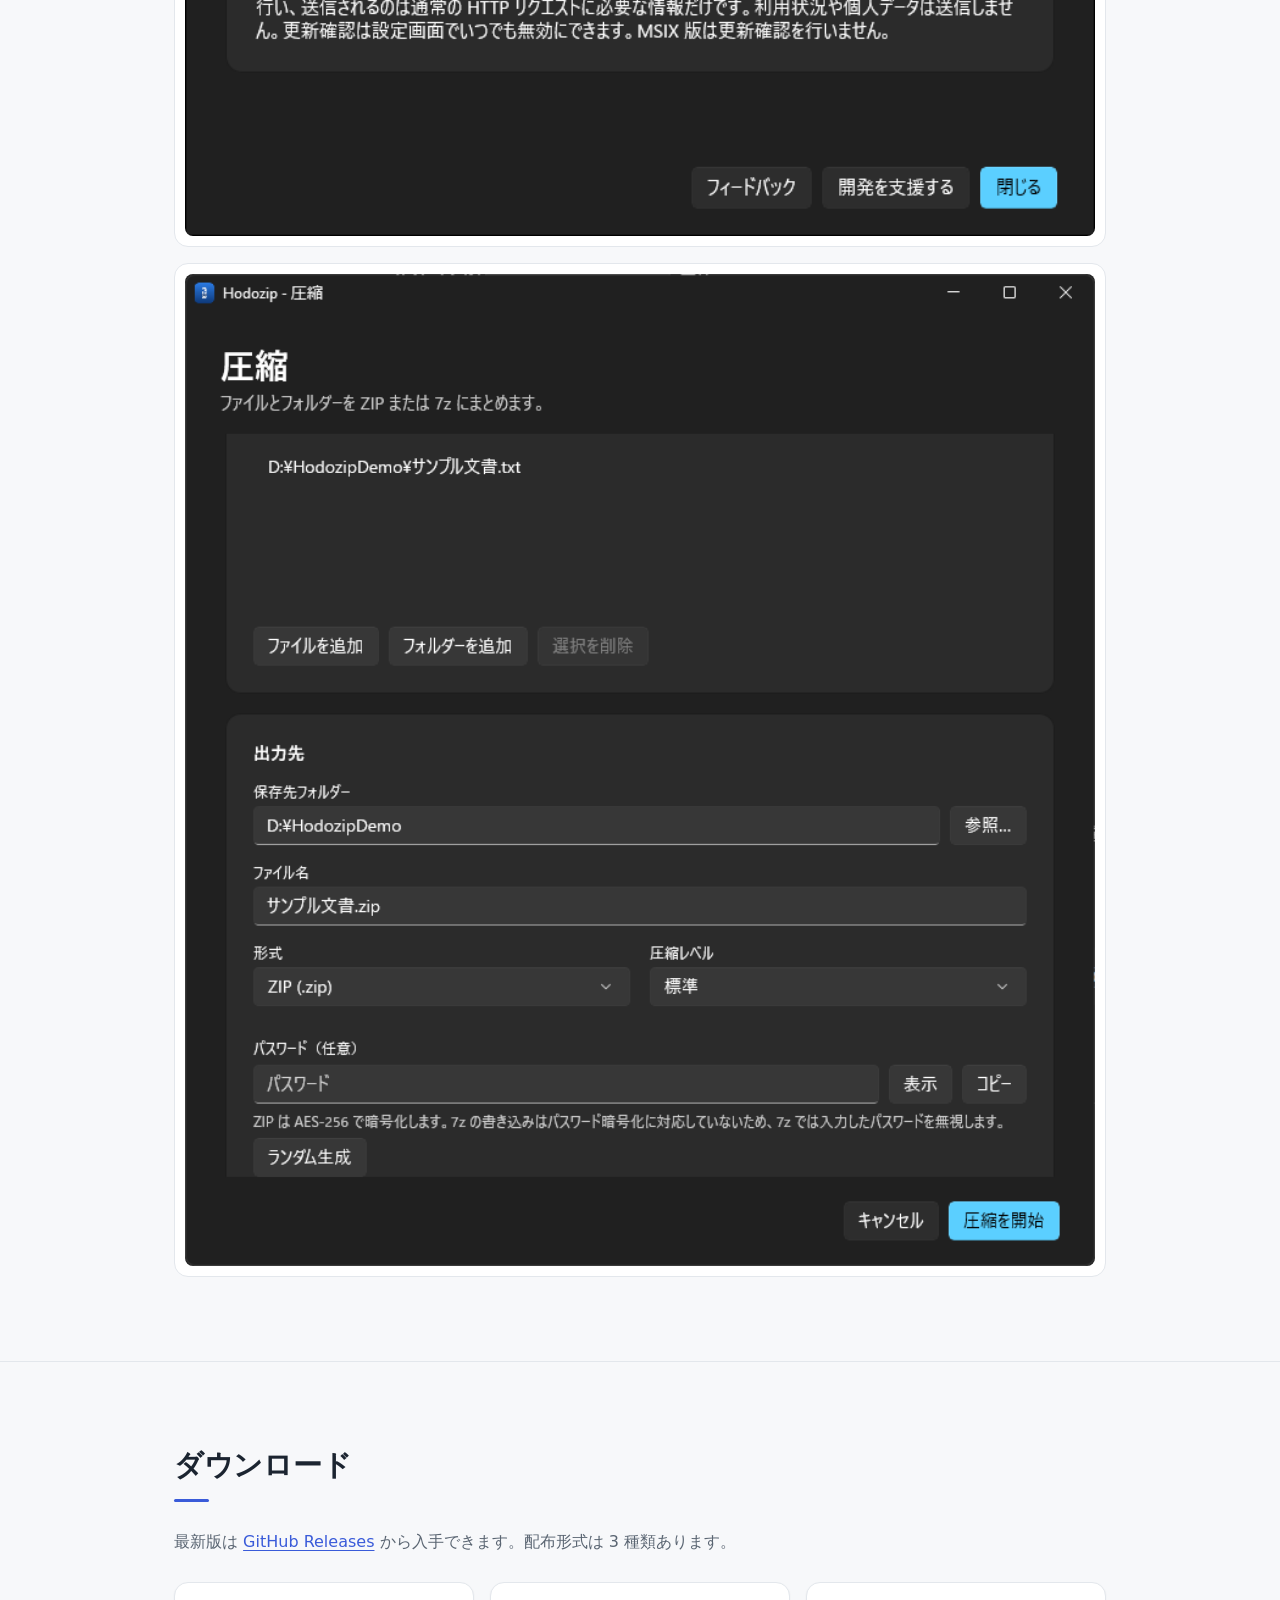
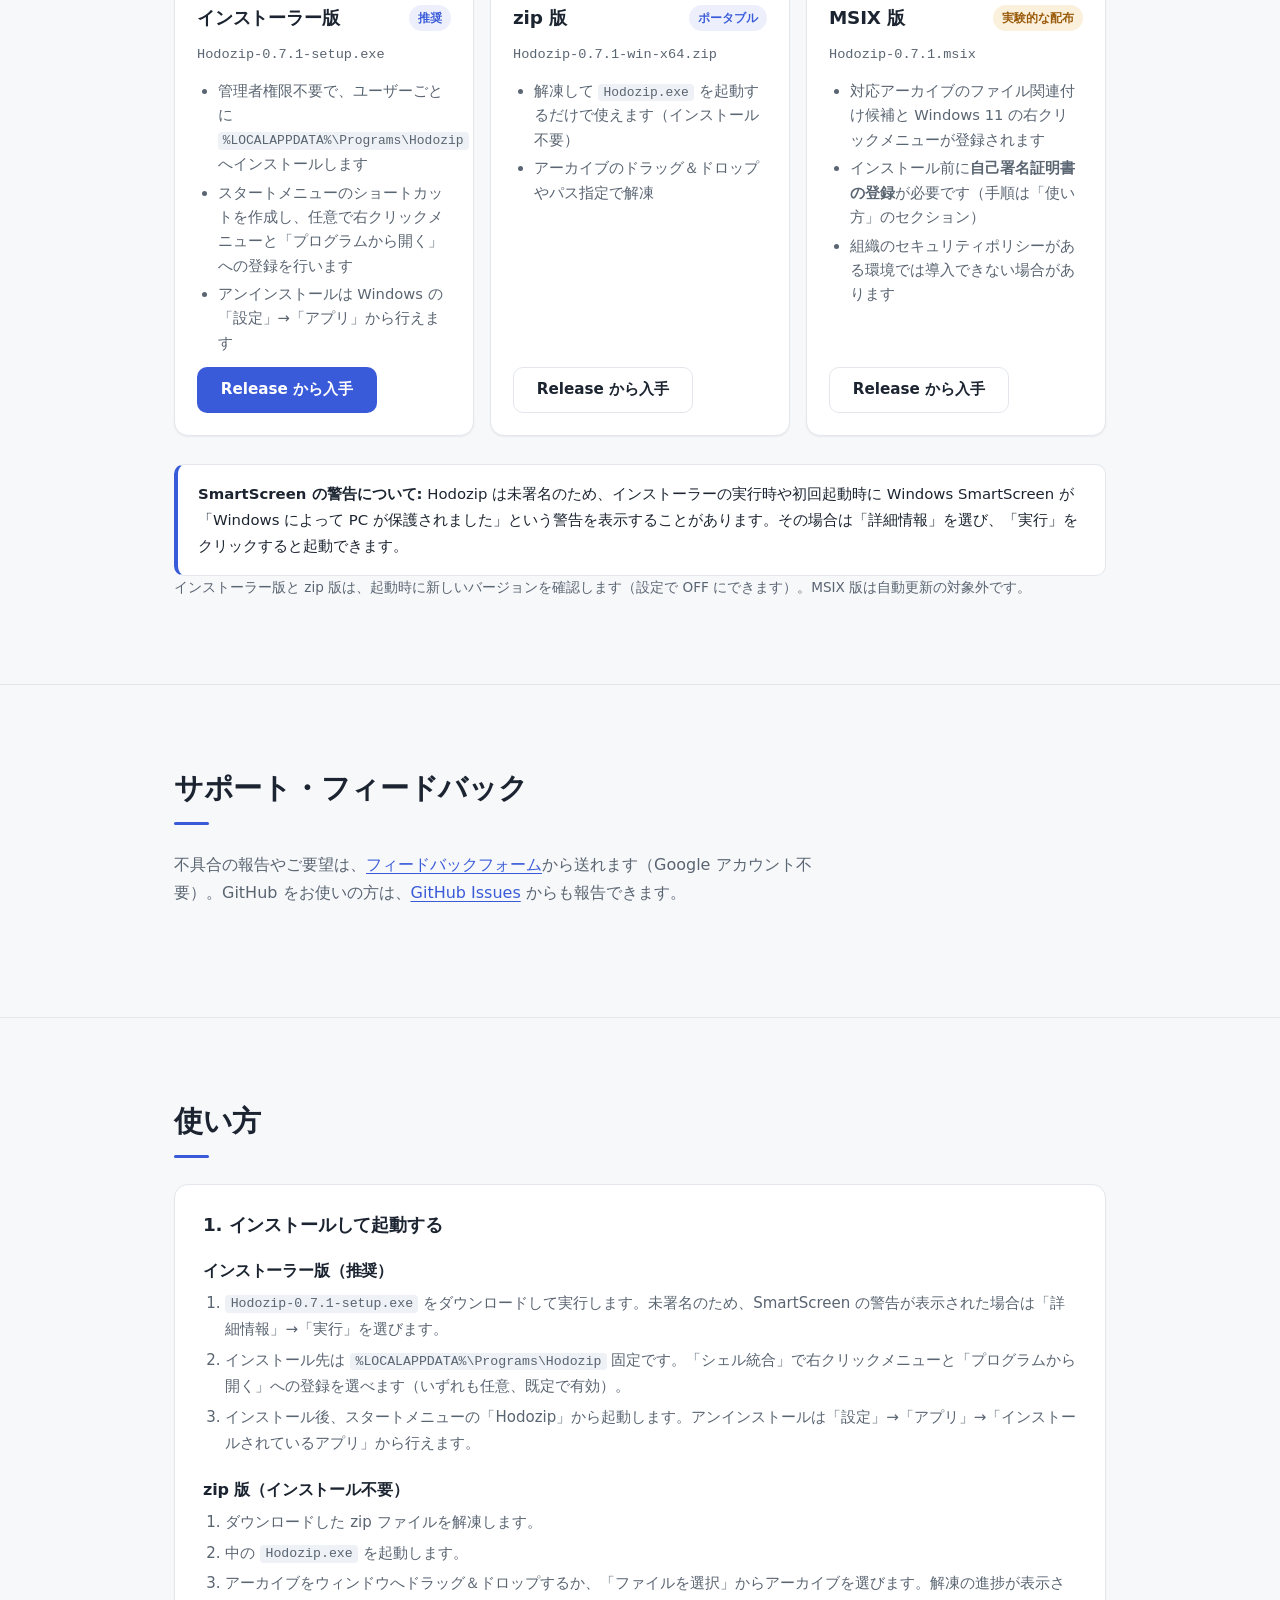
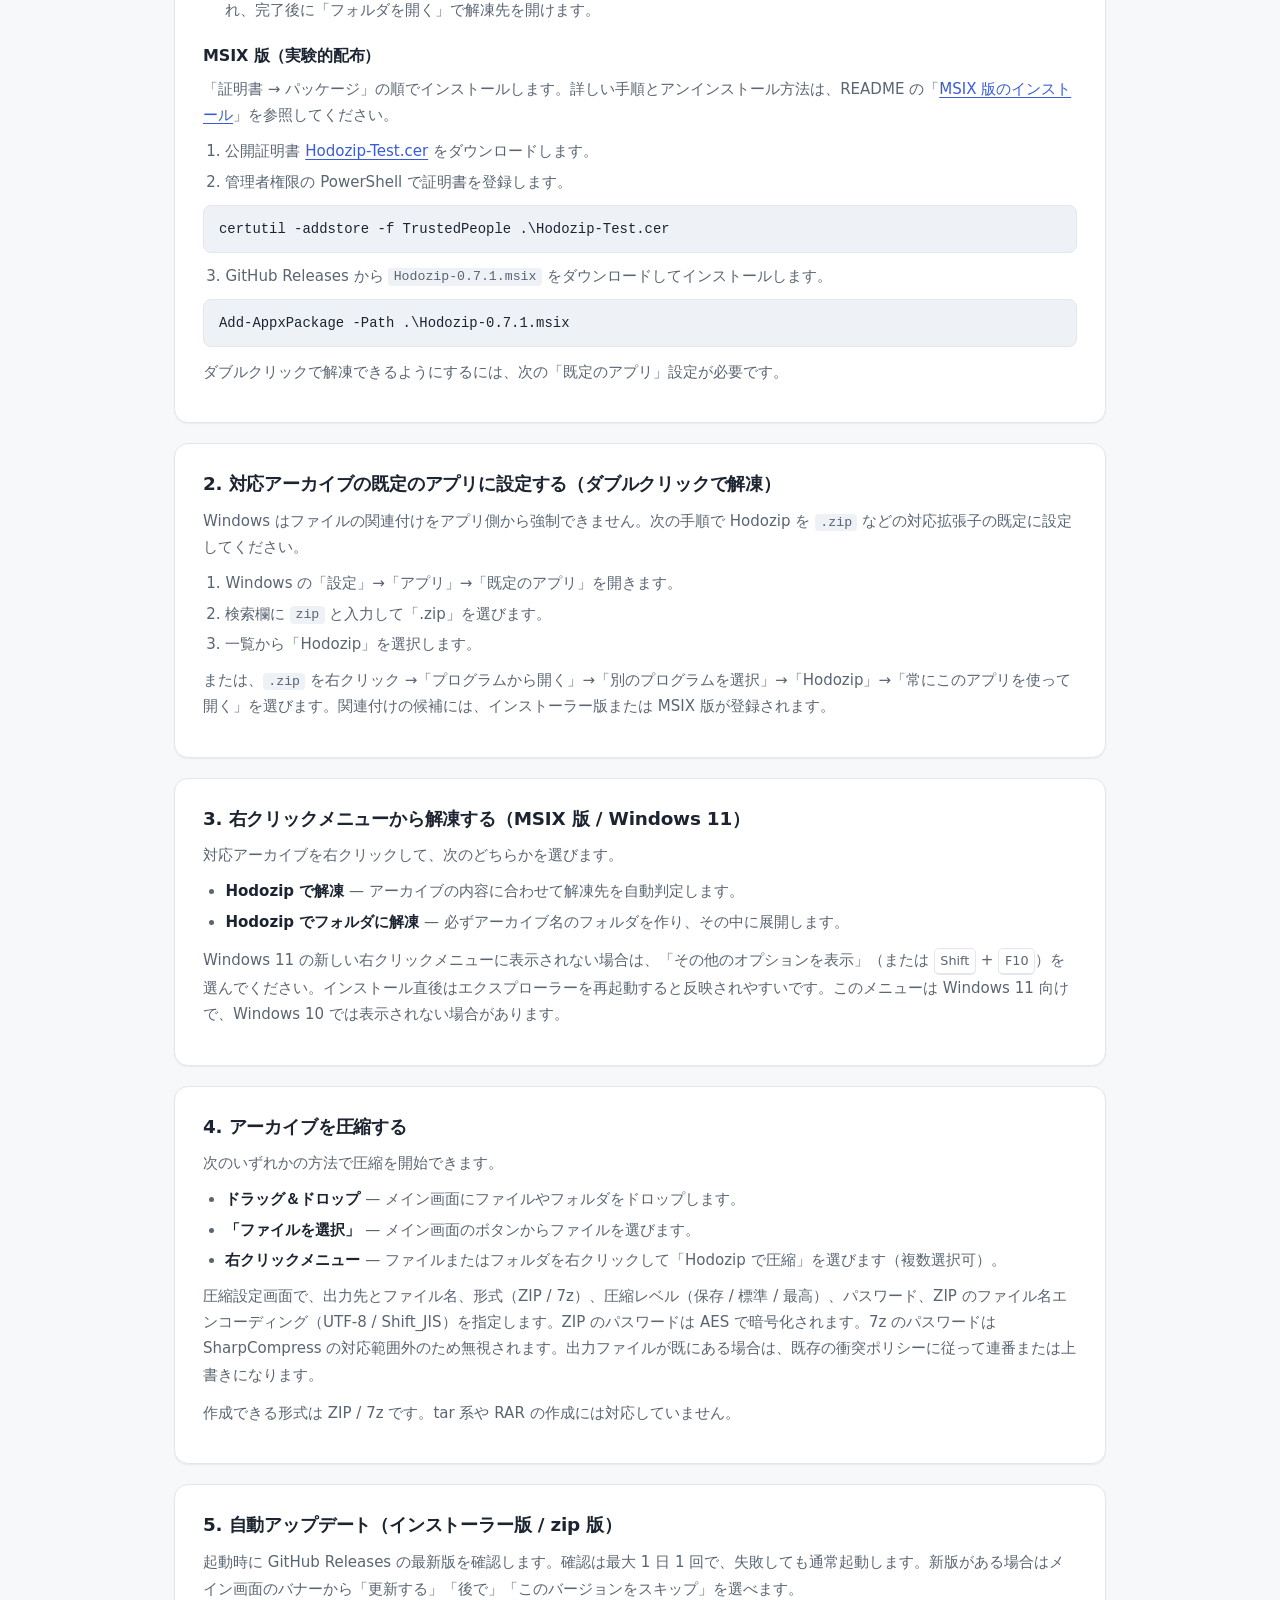
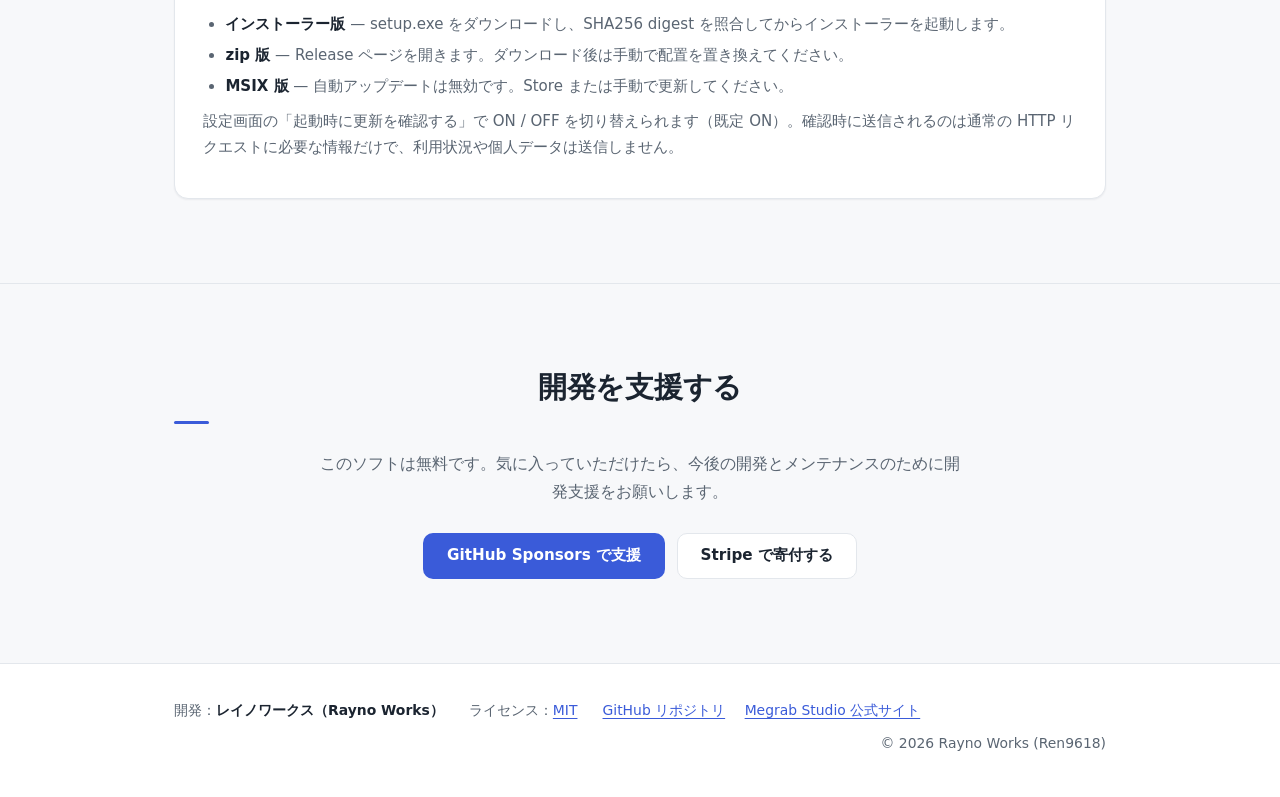
==== commit 8d3fc374: "chore: bump version to 0.7.1" ====
--- a/docs/index.html
+++ b/docs/index.html
@@ -67,7 +67,7 @@
         <a class="btn btn-ghost" href="https://github.com/Ren9618/Hodozip">GitHub リポジトリを見る</a>
       </div>
       <ul class="hero-chips" aria-label="バージョンと動作環境">
-        <li class="chip-accent">現在のバージョン v0.7.0</li>
+        <li class="chip-accent">現在のバージョン v0.7.1</li>
         <li>Windows 10（19041 以降）/ Windows 11</li>
         <li>MIT ライセンス</li>
       </ul>
@@ -234,7 +234,7 @@
           <h3>インストーラー版</h3>
           <span class="badge">推奨</span>
         </div>
-        <p class="dl-file">Hodozip-0.7.0-setup.exe</p>
+        <p class="dl-file">Hodozip-0.7.1-setup.exe</p>
         <ul class="dl-list">
           <li>管理者権限不要で、ユーザーごとに <code>%LOCALAPPDATA%\Programs\Hodozip</code> へインストールします</li>
           <li>スタートメニューのショートカットを作成し、任意で右クリックメニューと「プログラムから開く」への登録を行います</li>
@@ -247,7 +247,7 @@
           <h3>zip 版</h3>
           <span class="badge">ポータブル</span>
         </div>
-        <p class="dl-file">Hodozip-0.7.0-win-x64.zip</p>
+        <p class="dl-file">Hodozip-0.7.1-win-x64.zip</p>
         <ul class="dl-list">
           <li>解凍して <code>Hodozip.exe</code> を起動するだけで使えます（インストール不要）</li>
           <li>アーカイブのドラッグ＆ドロップやパス指定で解凍</li>
@@ -259,7 +259,7 @@
           <h3>MSIX 版</h3>
           <span class="badge badge-warn">実験的な配布</span>
         </div>
-        <p class="dl-file">Hodozip-0.7.0.msix</p>
+        <p class="dl-file">Hodozip-0.7.1.msix</p>
         <ul class="dl-list">
           <li>対応アーカイブのファイル関連付け候補と Windows 11 の右クリックメニューが登録されます</li>
           <li>インストール前に<strong>自己署名証明書の登録</strong>が必要です（手順は「使い方」のセクション）</li>
@@ -296,7 +296,7 @@
       <h3>1. インストールして起動する</h3>
       <h4>インストーラー版（推奨）</h4>
       <ol>
-        <li><code>Hodozip-0.7.0-setup.exe</code> をダウンロードして実行します。未署名のため、SmartScreen の警告が表示された場合は「詳細情報」→「実行」を選びます。</li>
+        <li><code>Hodozip-0.7.1-setup.exe</code> をダウンロードして実行します。未署名のため、SmartScreen の警告が表示された場合は「詳細情報」→「実行」を選びます。</li>
         <li>インストール先は <code>%LOCALAPPDATA%\Programs\Hodozip</code> 固定です。「シェル統合」で右クリックメニューと「プログラムから開く」への登録を選べます（いずれも任意、既定で有効）。</li>
         <li>インストール後、スタートメニューの「Hodozip」から起動します。アンインストールは「設定」→「アプリ」→「インストールされているアプリ」から行えます。</li>
       </ol>
@@ -309,14 +309,14 @@
       <h4>MSIX 版（実験的配布）</h4>
       <p>「証明書 → パッケージ」の順でインストールします。詳しい手順とアンインストール方法は、README の「<a class="inline-link" href="https://github.com/Ren9618/Hodozip#msix-版のインストール上級者向け実験的">MSIX 版のインストール</a>」を参照してください。</p>
       <ol>
-        <li>公開証明書 <a class="inline-link" href="https://github.com/Ren9618/Hodozip/raw/v0.7.0/packaging/certs/Hodozip-Test.cer">Hodozip-Test.cer</a> をダウンロードします。</li>
+        <li>公開証明書 <a class="inline-link" href="https://github.com/Ren9618/Hodozip/raw/v0.7.1/packaging/certs/Hodozip-Test.cer">Hodozip-Test.cer</a> をダウンロードします。</li>
         <li>管理者権限の PowerShell で証明書を登録します。</li>
       </ol>
       <pre><code>certutil -addstore -f TrustedPeople .\Hodozip-Test.cer</code></pre>
       <ol start="3">
-        <li>GitHub Releases から <code>Hodozip-0.7.0.msix</code> をダウンロードしてインストールします。</li>
+        <li>GitHub Releases から <code>Hodozip-0.7.1.msix</code> をダウンロードしてインストールします。</li>
       </ol>
-      <pre><code>Add-AppxPackage -Path .\Hodozip-0.7.0.msix</code></pre>
+      <pre><code>Add-AppxPackage -Path .\Hodozip-0.7.1.msix</code></pre>
       <p class="note">ダブルクリックで解凍できるようにするには、次の「既定のアプリ」設定が必要です。</p>
     </article>
 
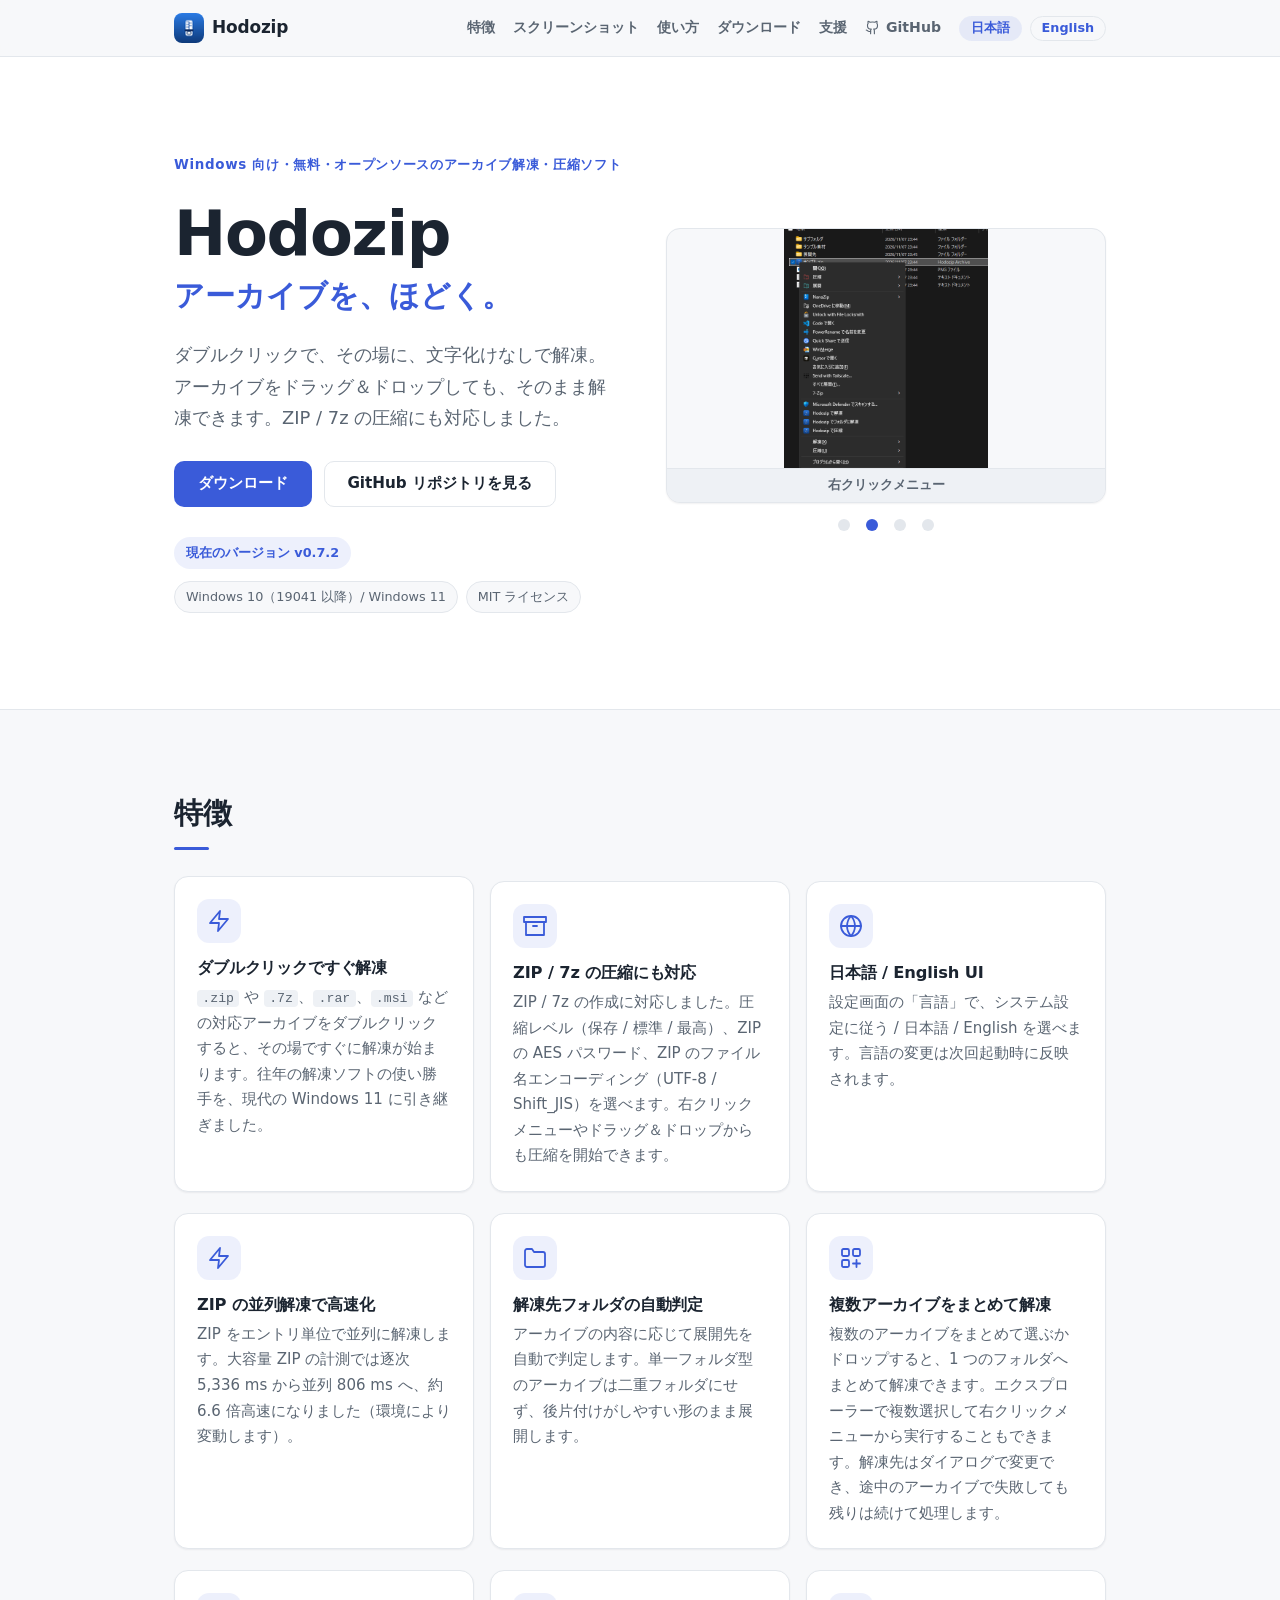
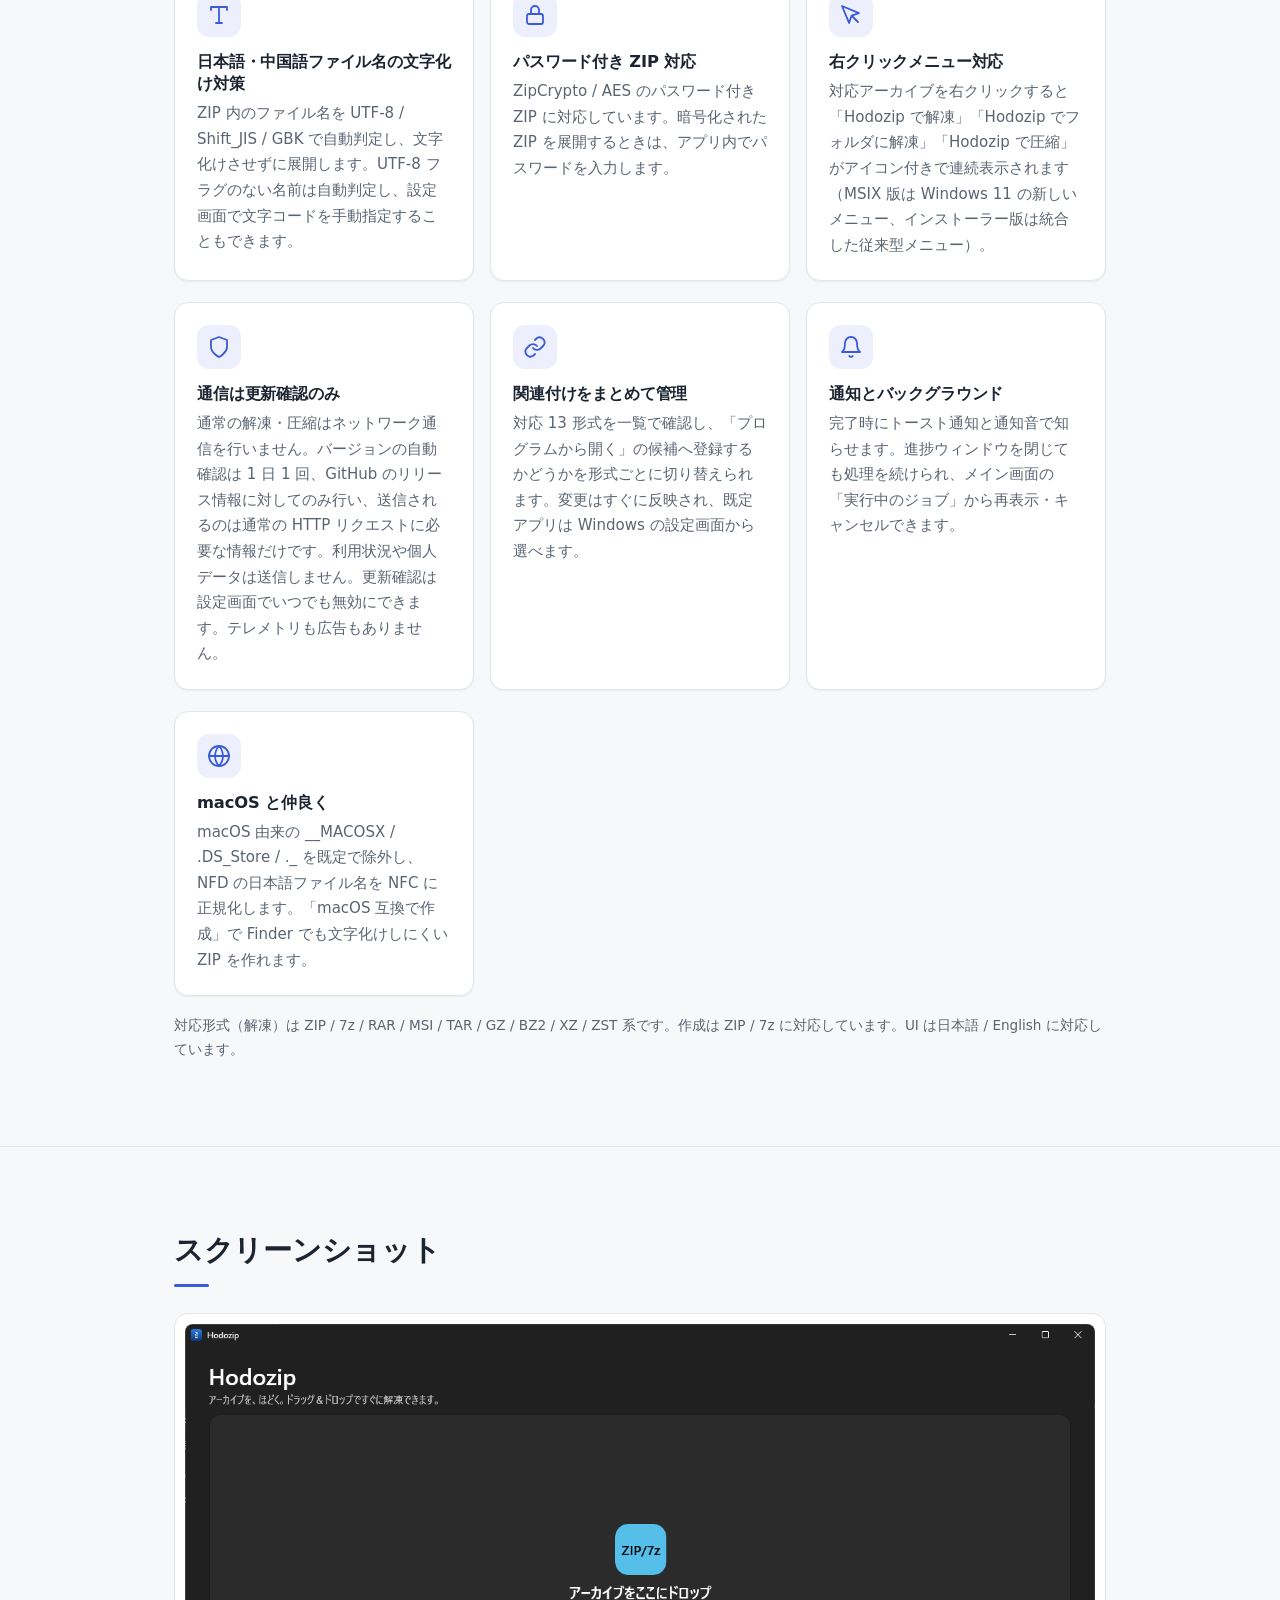
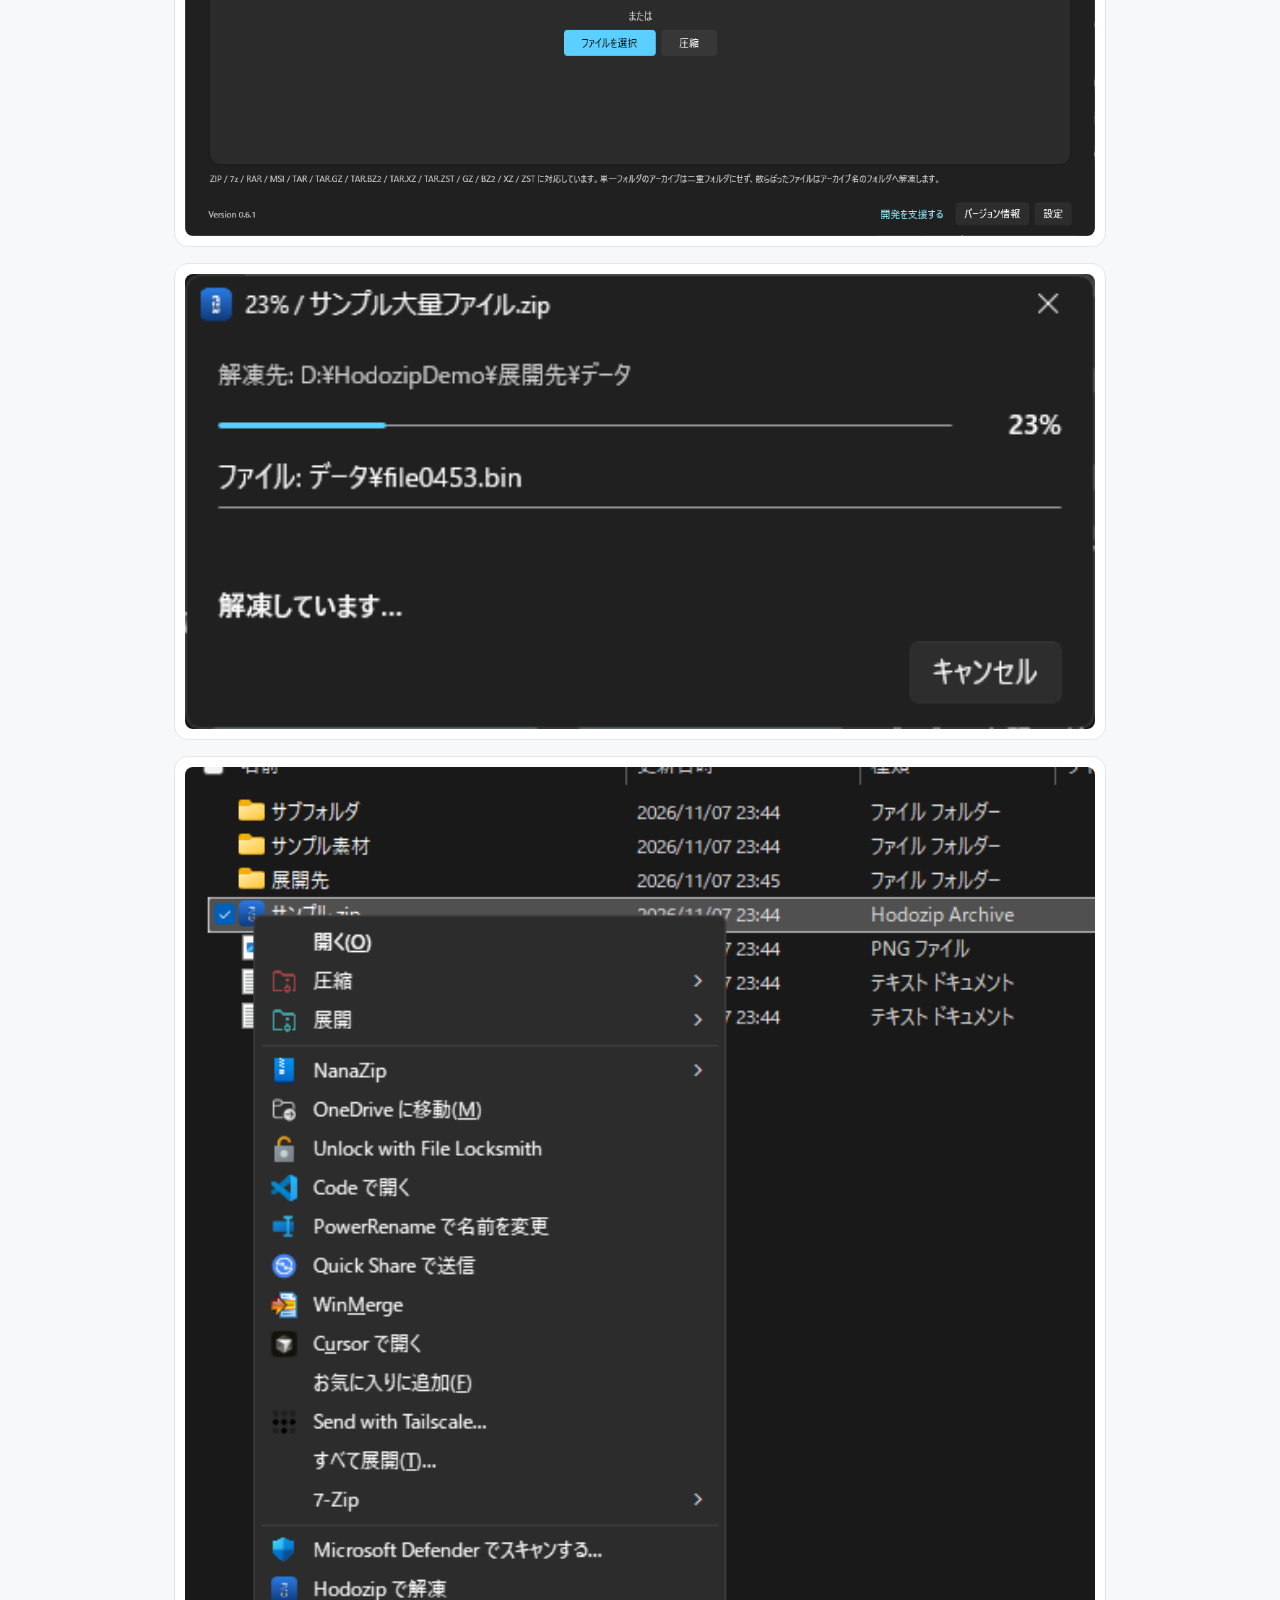
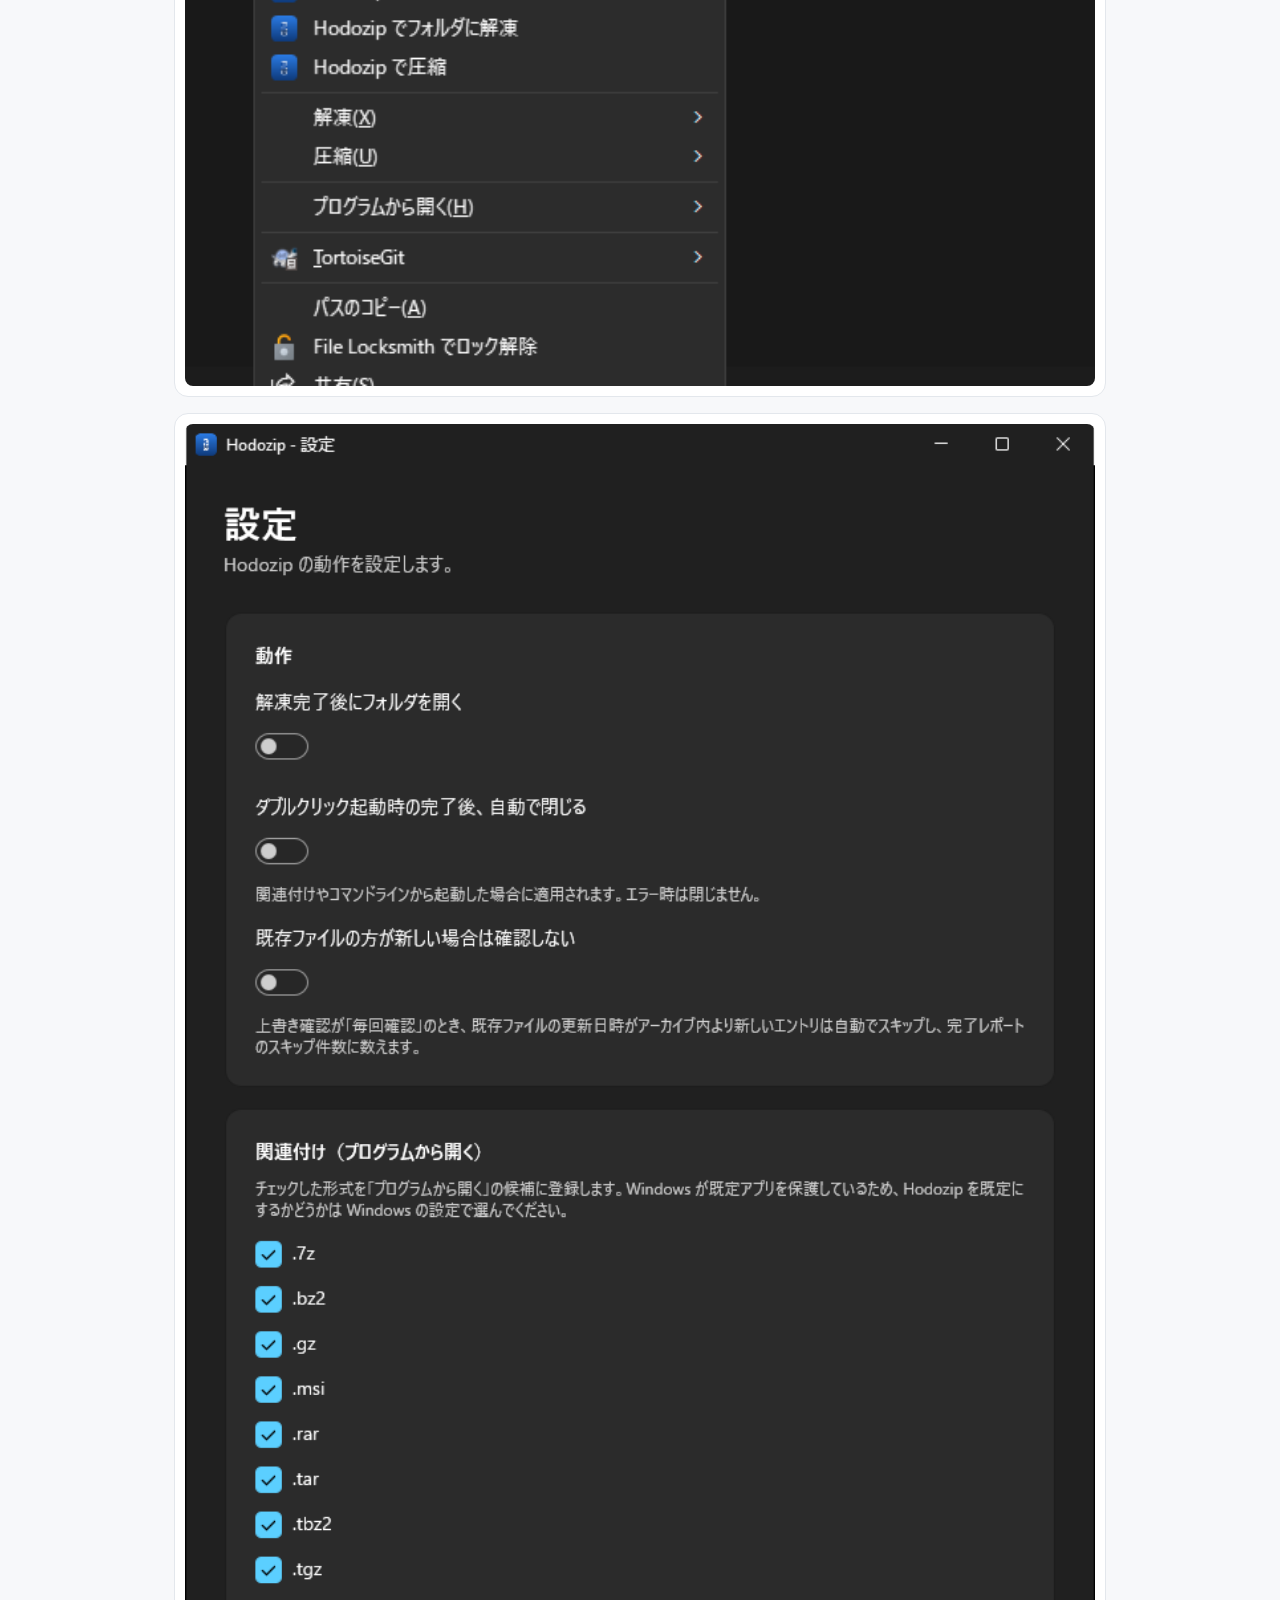
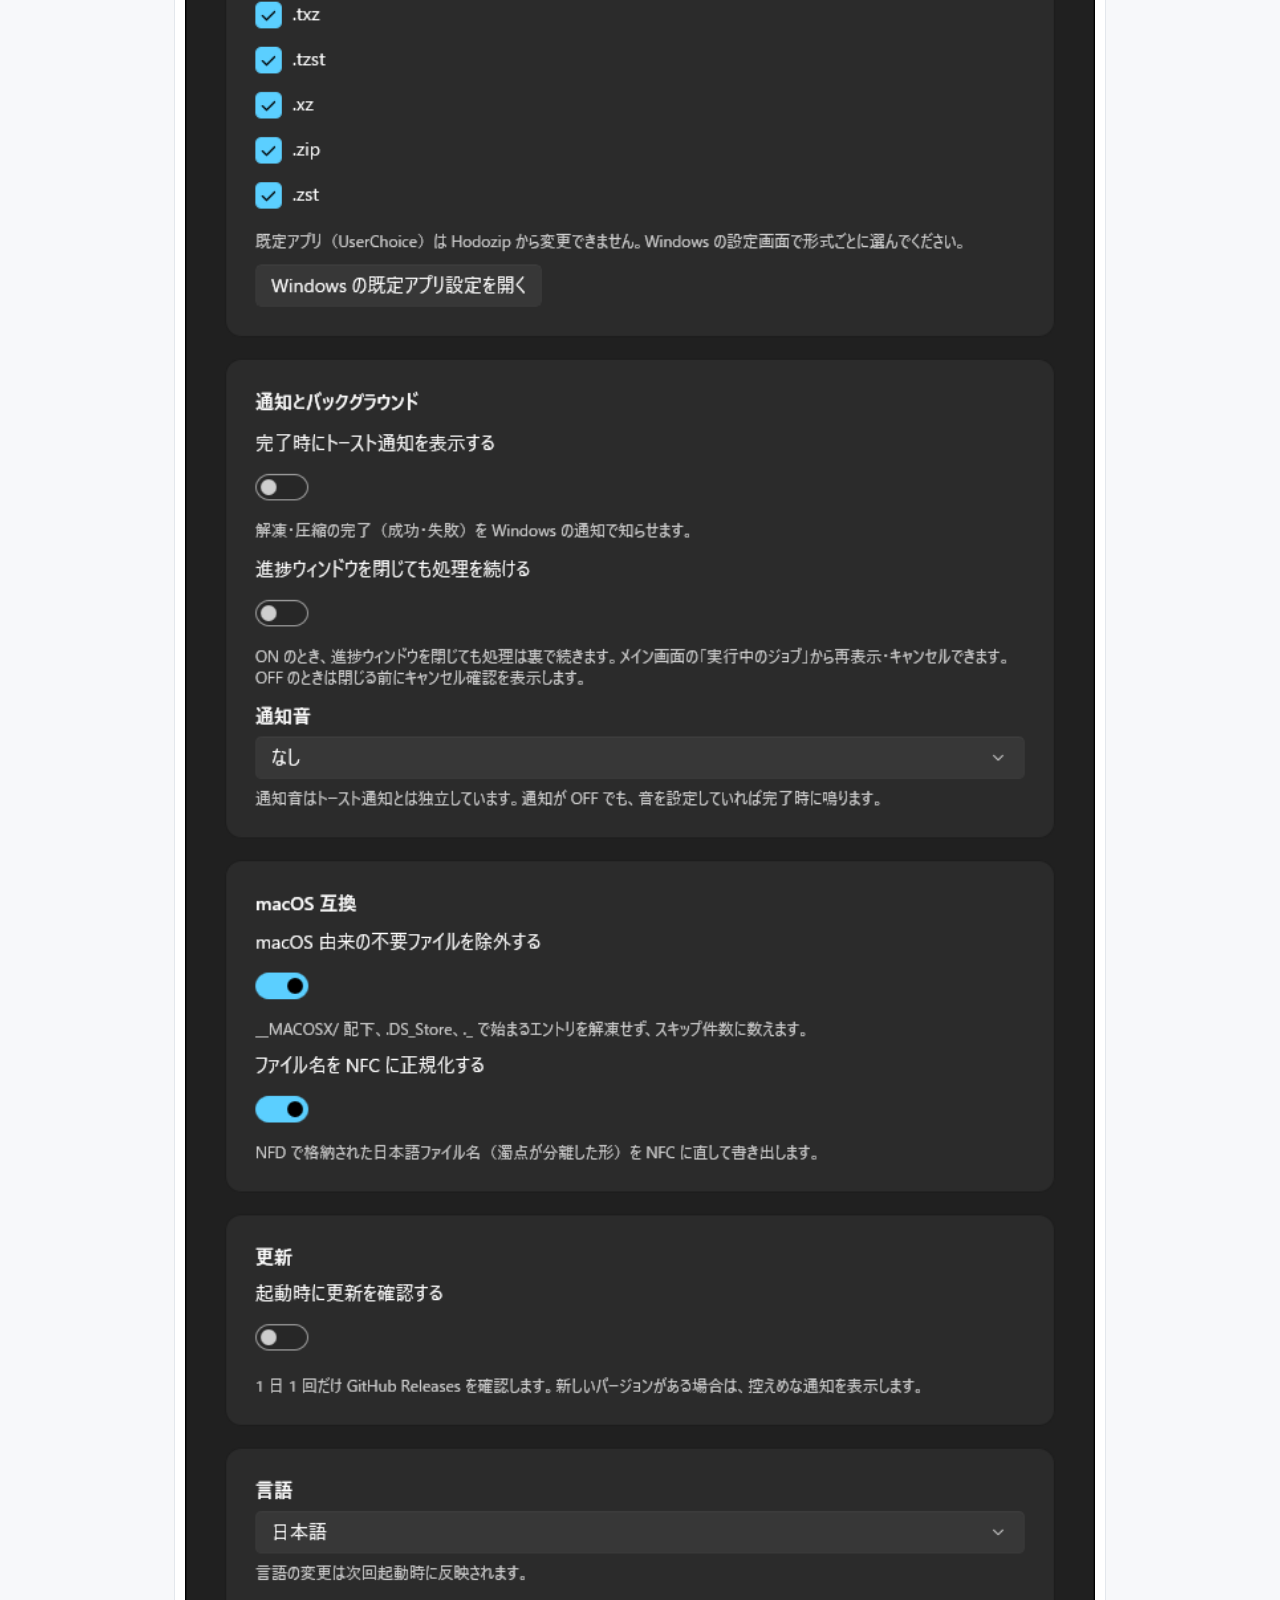
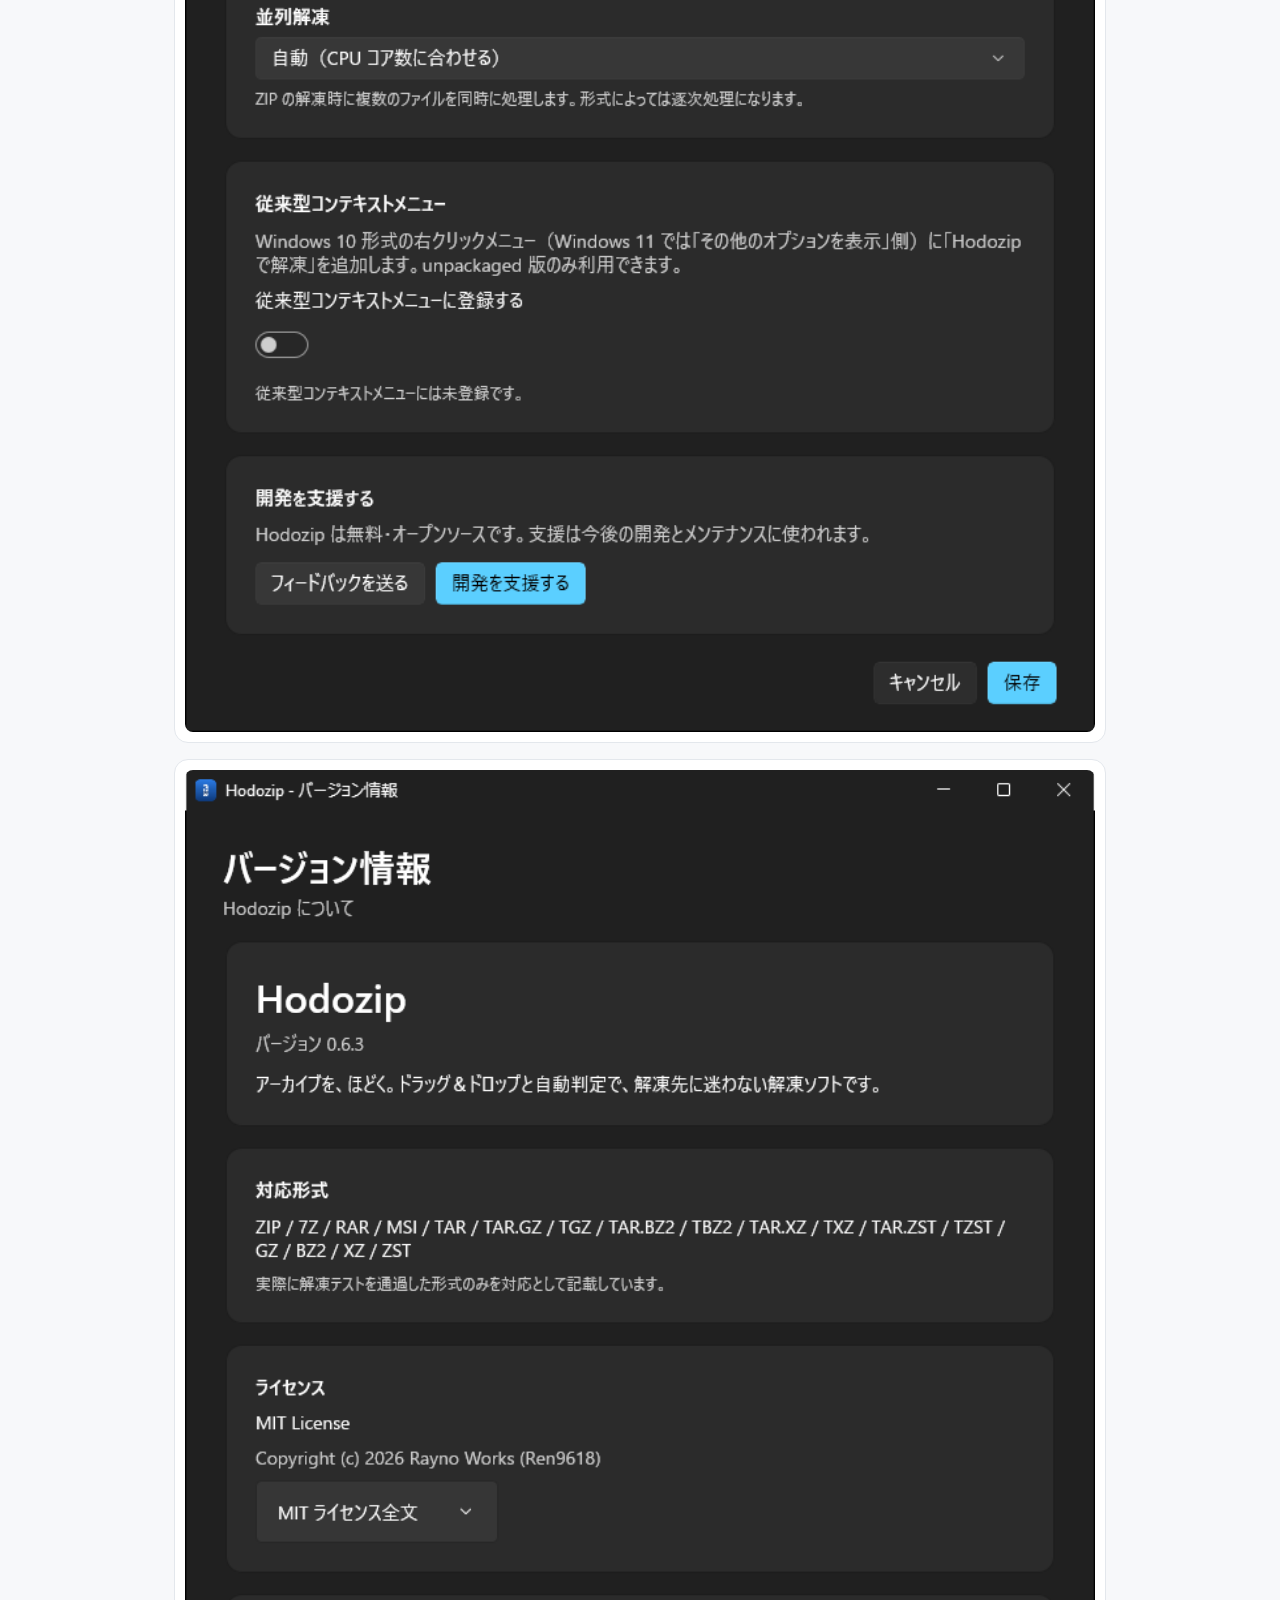
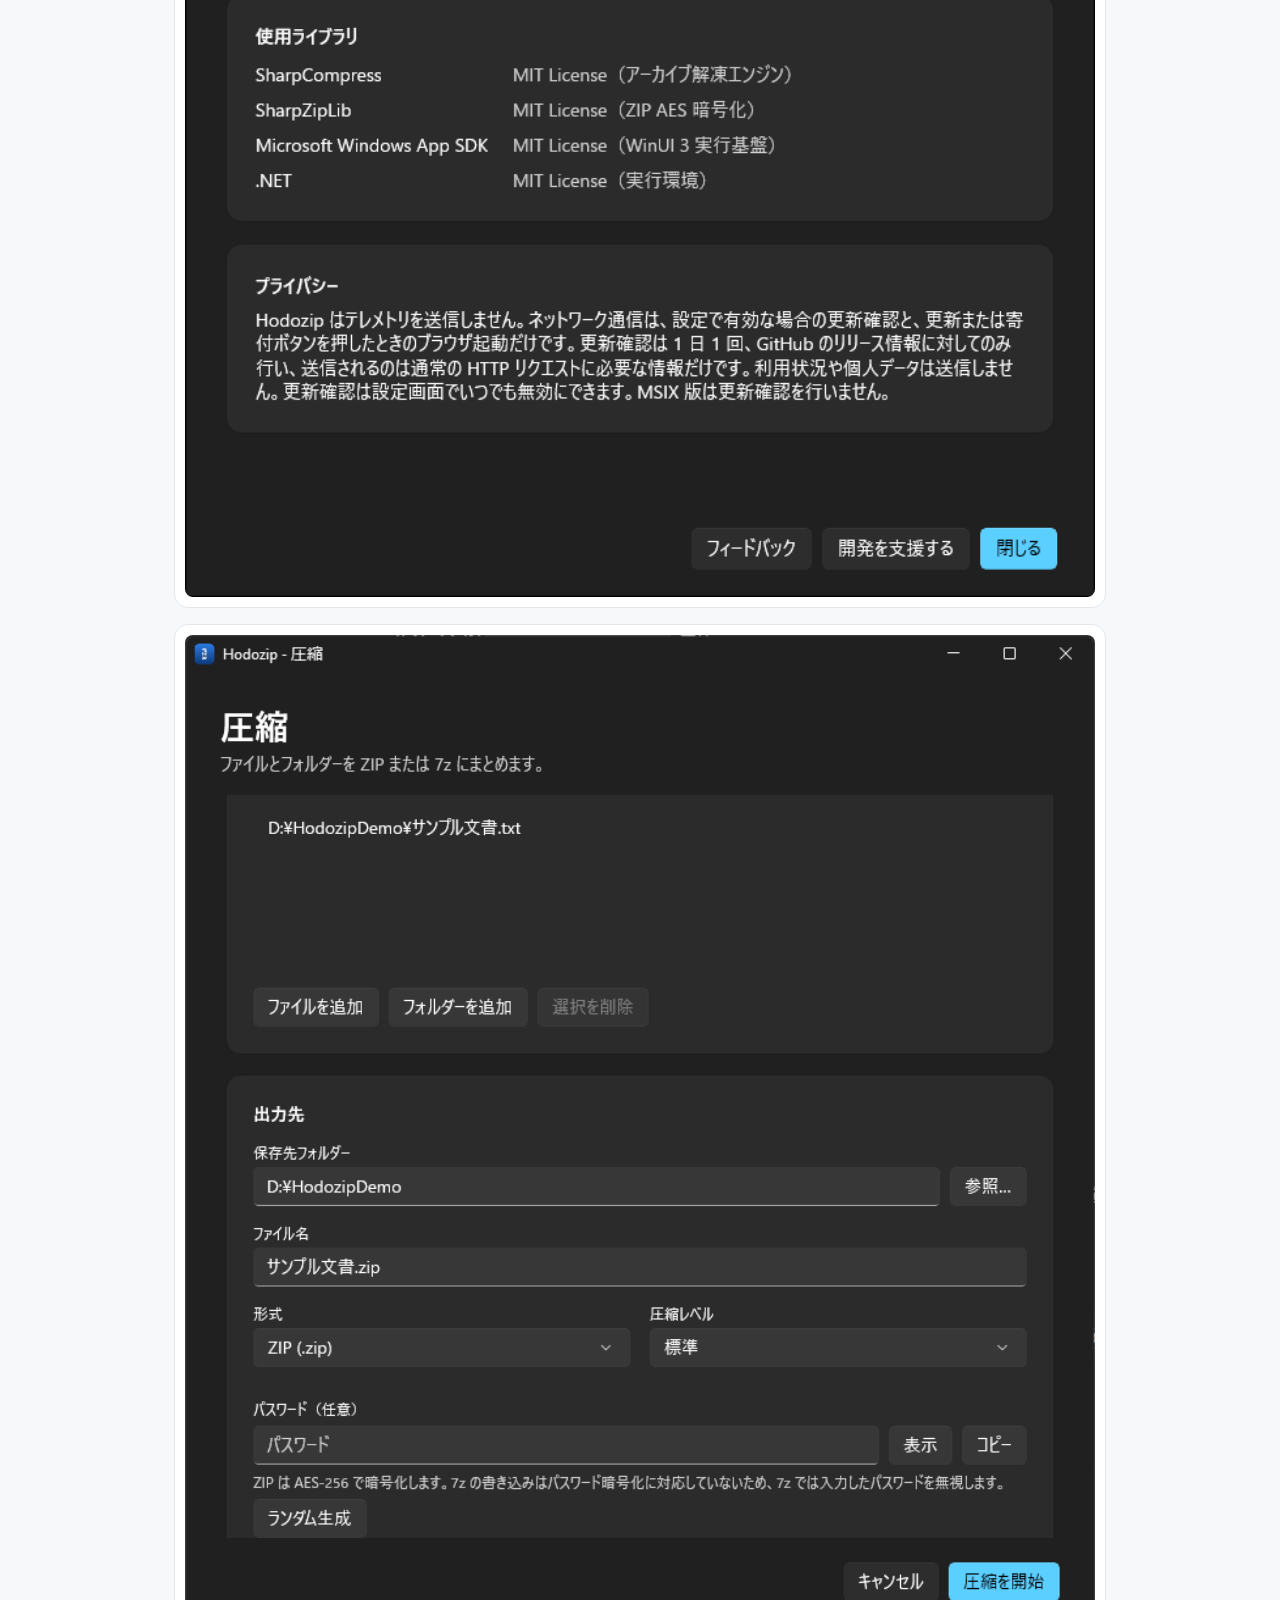
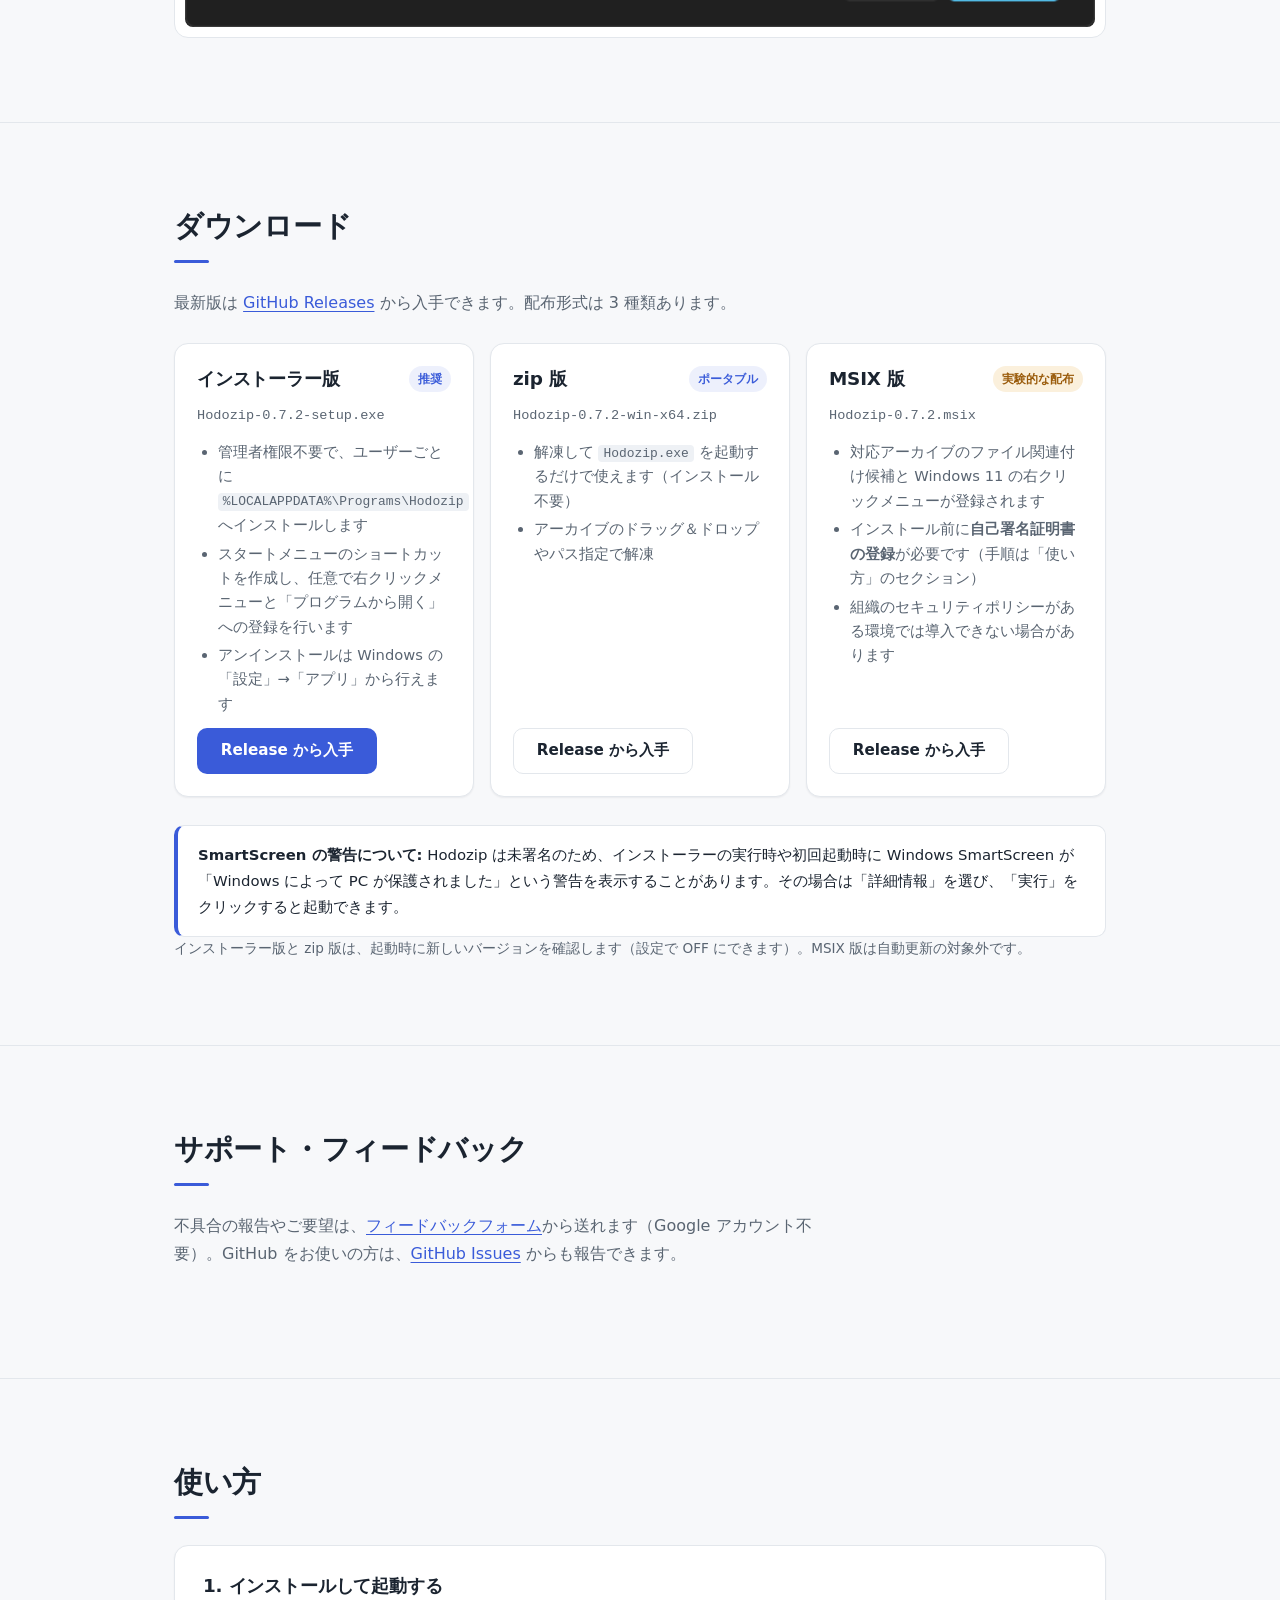
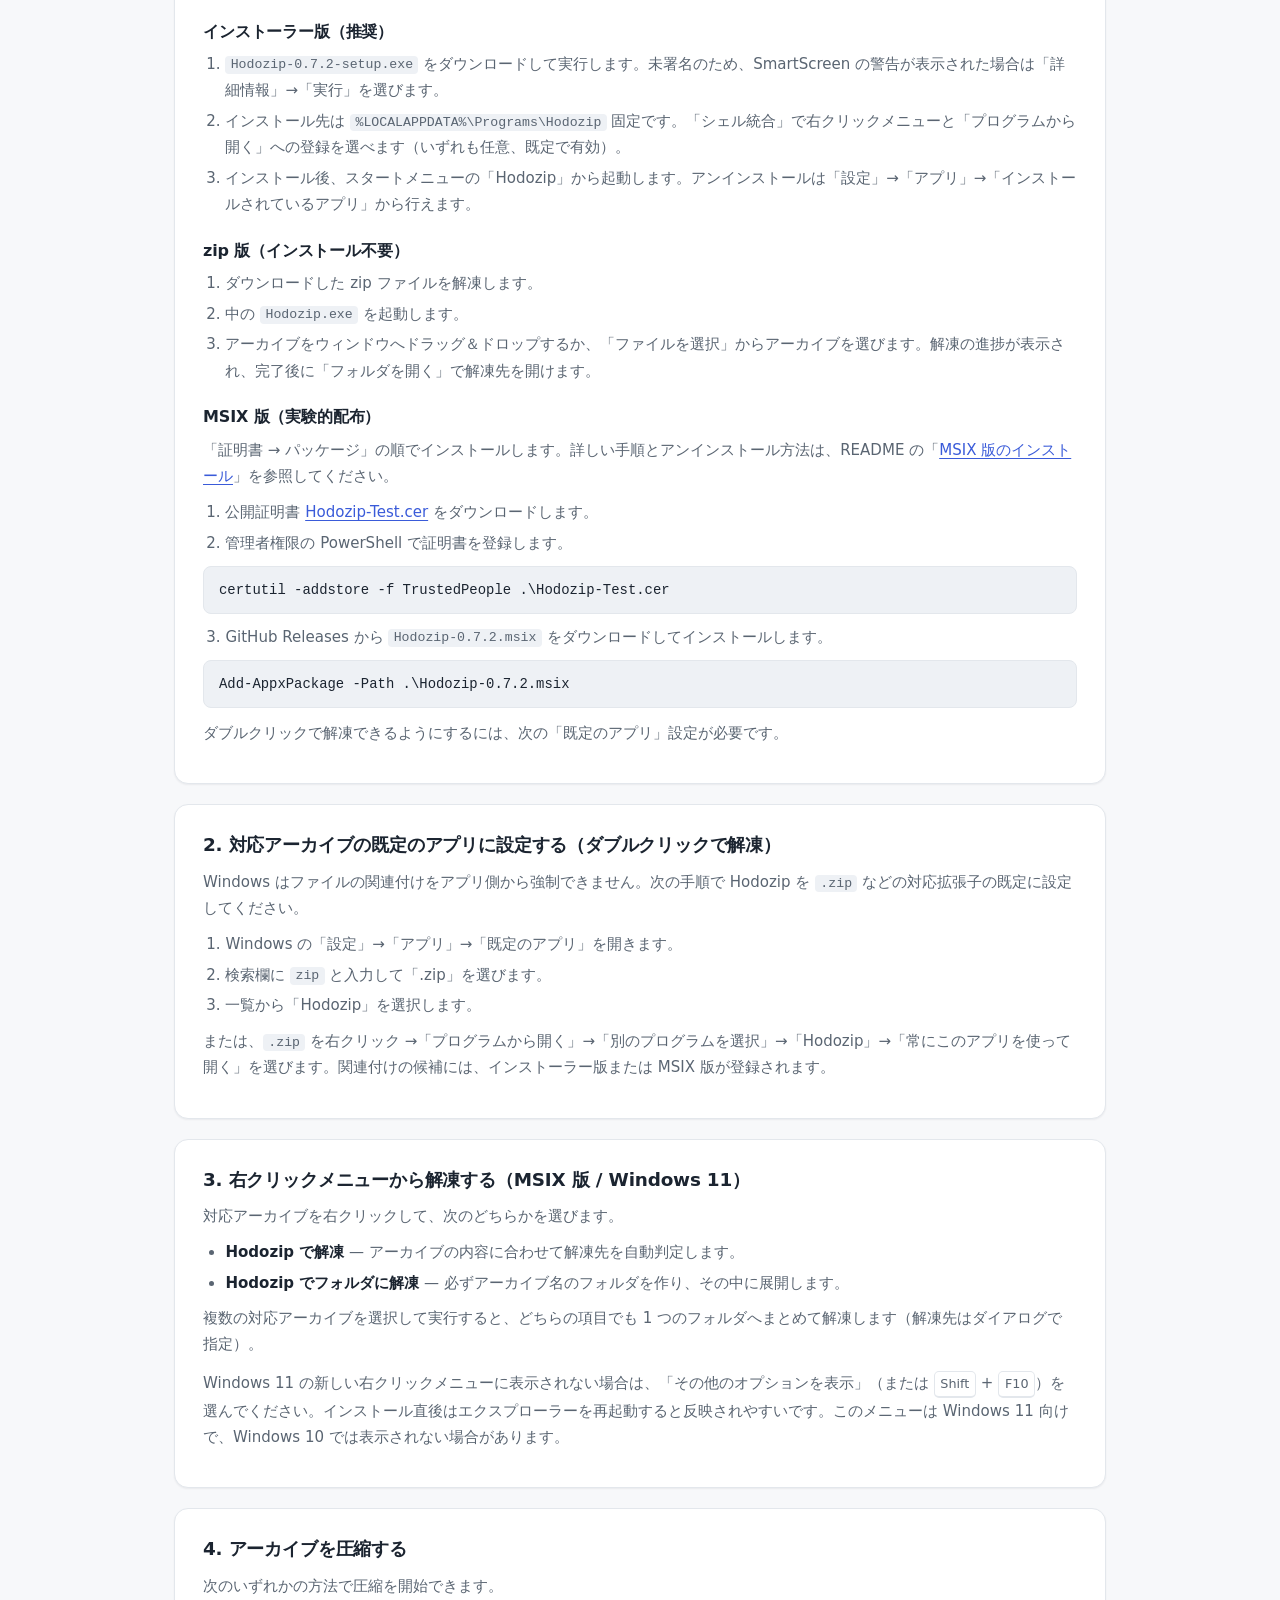
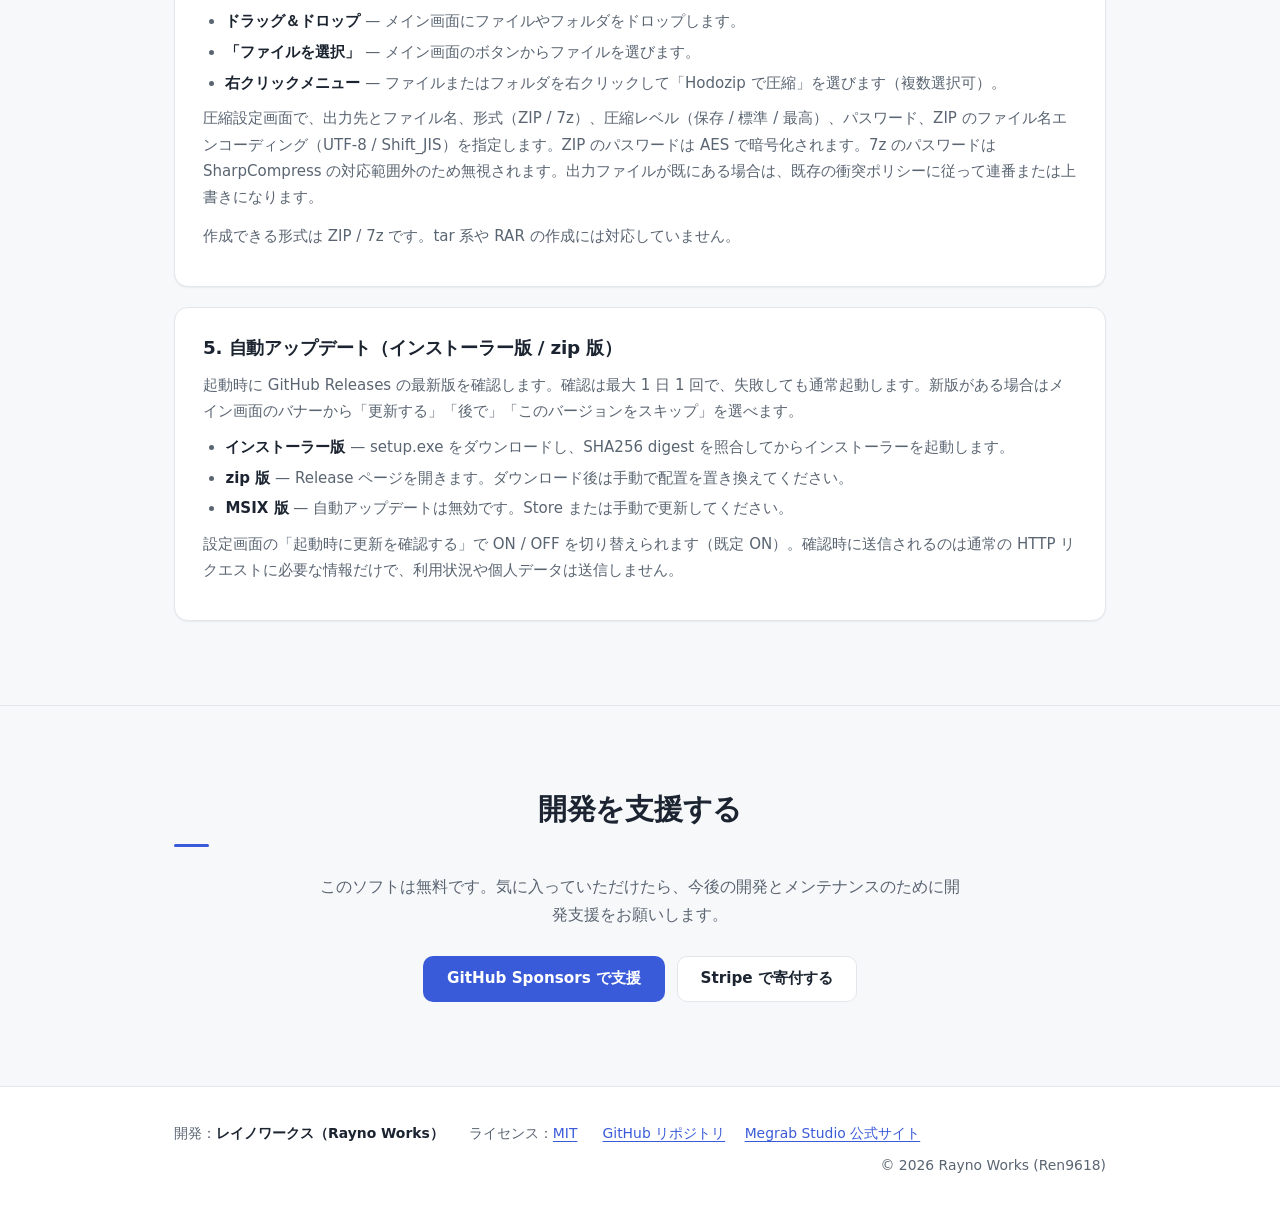
==== commit 9b51241f: "feat: add multi-archive batch extraction - Extract all selected or dropped archives into one destina" ====
--- a/docs/index.html
+++ b/docs/index.html
@@ -67,7 +67,7 @@
         <a class="btn btn-ghost" href="https://github.com/Ren9618/Hodozip">GitHub リポジトリを見る</a>
       </div>
       <ul class="hero-chips" aria-label="バージョンと動作環境">
-        <li class="chip-accent">現在のバージョン v0.7.1</li>
+        <li class="chip-accent">現在のバージョン v0.7.2</li>
         <li>Windows 10（19041 以降）/ Windows 11</li>
         <li>MIT ライセンス</li>
       </ul>
@@ -136,6 +136,13 @@
       </li>
       <li class="card feature">
         <span class="feature-icon" aria-hidden="true">
+          <svg viewBox="0 0 24 24"><rect x="3" y="3" width="7" height="7" rx="1.5"/><rect x="14" y="3" width="7" height="7" rx="1.5"/><rect x="3" y="14" width="7" height="7" rx="1.5"/><path d="M14 17.5h7"/><path d="M17.5 14v7"/></svg>
+        </span>
+        <h3>複数アーカイブをまとめて解凍</h3>
+        <p>複数のアーカイブをまとめて選ぶかドロップすると、1 つのフォルダへまとめて解凍できます。エクスプローラーで複数選択して右クリックメニューから実行することもできます。解凍先はダイアログで変更でき、途中のアーカイブで失敗しても残りは続けて処理します。</p>
+      </li>
+      <li class="card feature">
+        <span class="feature-icon" aria-hidden="true">
           <svg viewBox="0 0 24 24"><polyline points="4 7 4 4 20 4 20 7"/><line x1="9" y1="20" x2="15" y2="20"/><line x1="12" y1="4" x2="12" y2="20"/></svg>
         </span>
         <h3>日本語・中国語ファイル名の文字化け対策</h3>
@@ -234,7 +241,7 @@
           <h3>インストーラー版</h3>
           <span class="badge">推奨</span>
         </div>
-        <p class="dl-file">Hodozip-0.7.1-setup.exe</p>
+        <p class="dl-file">Hodozip-0.7.2-setup.exe</p>
         <ul class="dl-list">
           <li>管理者権限不要で、ユーザーごとに <code>%LOCALAPPDATA%\Programs\Hodozip</code> へインストールします</li>
           <li>スタートメニューのショートカットを作成し、任意で右クリックメニューと「プログラムから開く」への登録を行います</li>
@@ -247,7 +254,7 @@
           <h3>zip 版</h3>
           <span class="badge">ポータブル</span>
         </div>
-        <p class="dl-file">Hodozip-0.7.1-win-x64.zip</p>
+        <p class="dl-file">Hodozip-0.7.2-win-x64.zip</p>
         <ul class="dl-list">
           <li>解凍して <code>Hodozip.exe</code> を起動するだけで使えます（インストール不要）</li>
           <li>アーカイブのドラッグ＆ドロップやパス指定で解凍</li>
@@ -259,7 +266,7 @@
           <h3>MSIX 版</h3>
           <span class="badge badge-warn">実験的な配布</span>
         </div>
-        <p class="dl-file">Hodozip-0.7.1.msix</p>
+        <p class="dl-file">Hodozip-0.7.2.msix</p>
         <ul class="dl-list">
           <li>対応アーカイブのファイル関連付け候補と Windows 11 の右クリックメニューが登録されます</li>
           <li>インストール前に<strong>自己署名証明書の登録</strong>が必要です（手順は「使い方」のセクション）</li>
@@ -296,7 +303,7 @@
       <h3>1. インストールして起動する</h3>
       <h4>インストーラー版（推奨）</h4>
       <ol>
-        <li><code>Hodozip-0.7.1-setup.exe</code> をダウンロードして実行します。未署名のため、SmartScreen の警告が表示された場合は「詳細情報」→「実行」を選びます。</li>
+        <li><code>Hodozip-0.7.2-setup.exe</code> をダウンロードして実行します。未署名のため、SmartScreen の警告が表示された場合は「詳細情報」→「実行」を選びます。</li>
         <li>インストール先は <code>%LOCALAPPDATA%\Programs\Hodozip</code> 固定です。「シェル統合」で右クリックメニューと「プログラムから開く」への登録を選べます（いずれも任意、既定で有効）。</li>
         <li>インストール後、スタートメニューの「Hodozip」から起動します。アンインストールは「設定」→「アプリ」→「インストールされているアプリ」から行えます。</li>
       </ol>
@@ -309,14 +316,14 @@
       <h4>MSIX 版（実験的配布）</h4>
       <p>「証明書 → パッケージ」の順でインストールします。詳しい手順とアンインストール方法は、README の「<a class="inline-link" href="https://github.com/Ren9618/Hodozip#msix-版のインストール上級者向け実験的">MSIX 版のインストール</a>」を参照してください。</p>
       <ol>
-        <li>公開証明書 <a class="inline-link" href="https://github.com/Ren9618/Hodozip/raw/v0.7.1/packaging/certs/Hodozip-Test.cer">Hodozip-Test.cer</a> をダウンロードします。</li>
+        <li>公開証明書 <a class="inline-link" href="https://github.com/Ren9618/Hodozip/raw/v0.7.2/packaging/certs/Hodozip-Test.cer">Hodozip-Test.cer</a> をダウンロードします。</li>
         <li>管理者権限の PowerShell で証明書を登録します。</li>
       </ol>
       <pre><code>certutil -addstore -f TrustedPeople .\Hodozip-Test.cer</code></pre>
       <ol start="3">
-        <li>GitHub Releases から <code>Hodozip-0.7.1.msix</code> をダウンロードしてインストールします。</li>
+        <li>GitHub Releases から <code>Hodozip-0.7.2.msix</code> をダウンロードしてインストールします。</li>
       </ol>
-      <pre><code>Add-AppxPackage -Path .\Hodozip-0.7.1.msix</code></pre>
+      <pre><code>Add-AppxPackage -Path .\Hodozip-0.7.2.msix</code></pre>
       <p class="note">ダブルクリックで解凍できるようにするには、次の「既定のアプリ」設定が必要です。</p>
     </article>
 
@@ -338,6 +345,7 @@
         <li><strong>Hodozip で解凍</strong> — アーカイブの内容に合わせて解凍先を自動判定します。</li>
         <li><strong>Hodozip でフォルダに解凍</strong> — 必ずアーカイブ名のフォルダを作り、その中に展開します。</li>
       </ul>
+      <p>複数の対応アーカイブを選択して実行すると、どちらの項目でも 1 つのフォルダへまとめて解凍します（解凍先はダイアログで指定）。</p>
       <p class="note">Windows 11 の新しい右クリックメニューに表示されない場合は、「その他のオプションを表示」（または <kbd>Shift</kbd> + <kbd>F10</kbd>）を選んでください。インストール直後はエクスプローラーを再起動すると反映されやすいです。このメニューは Windows 11 向けで、Windows 10 では表示されない場合があります。</p>
     </article>
 
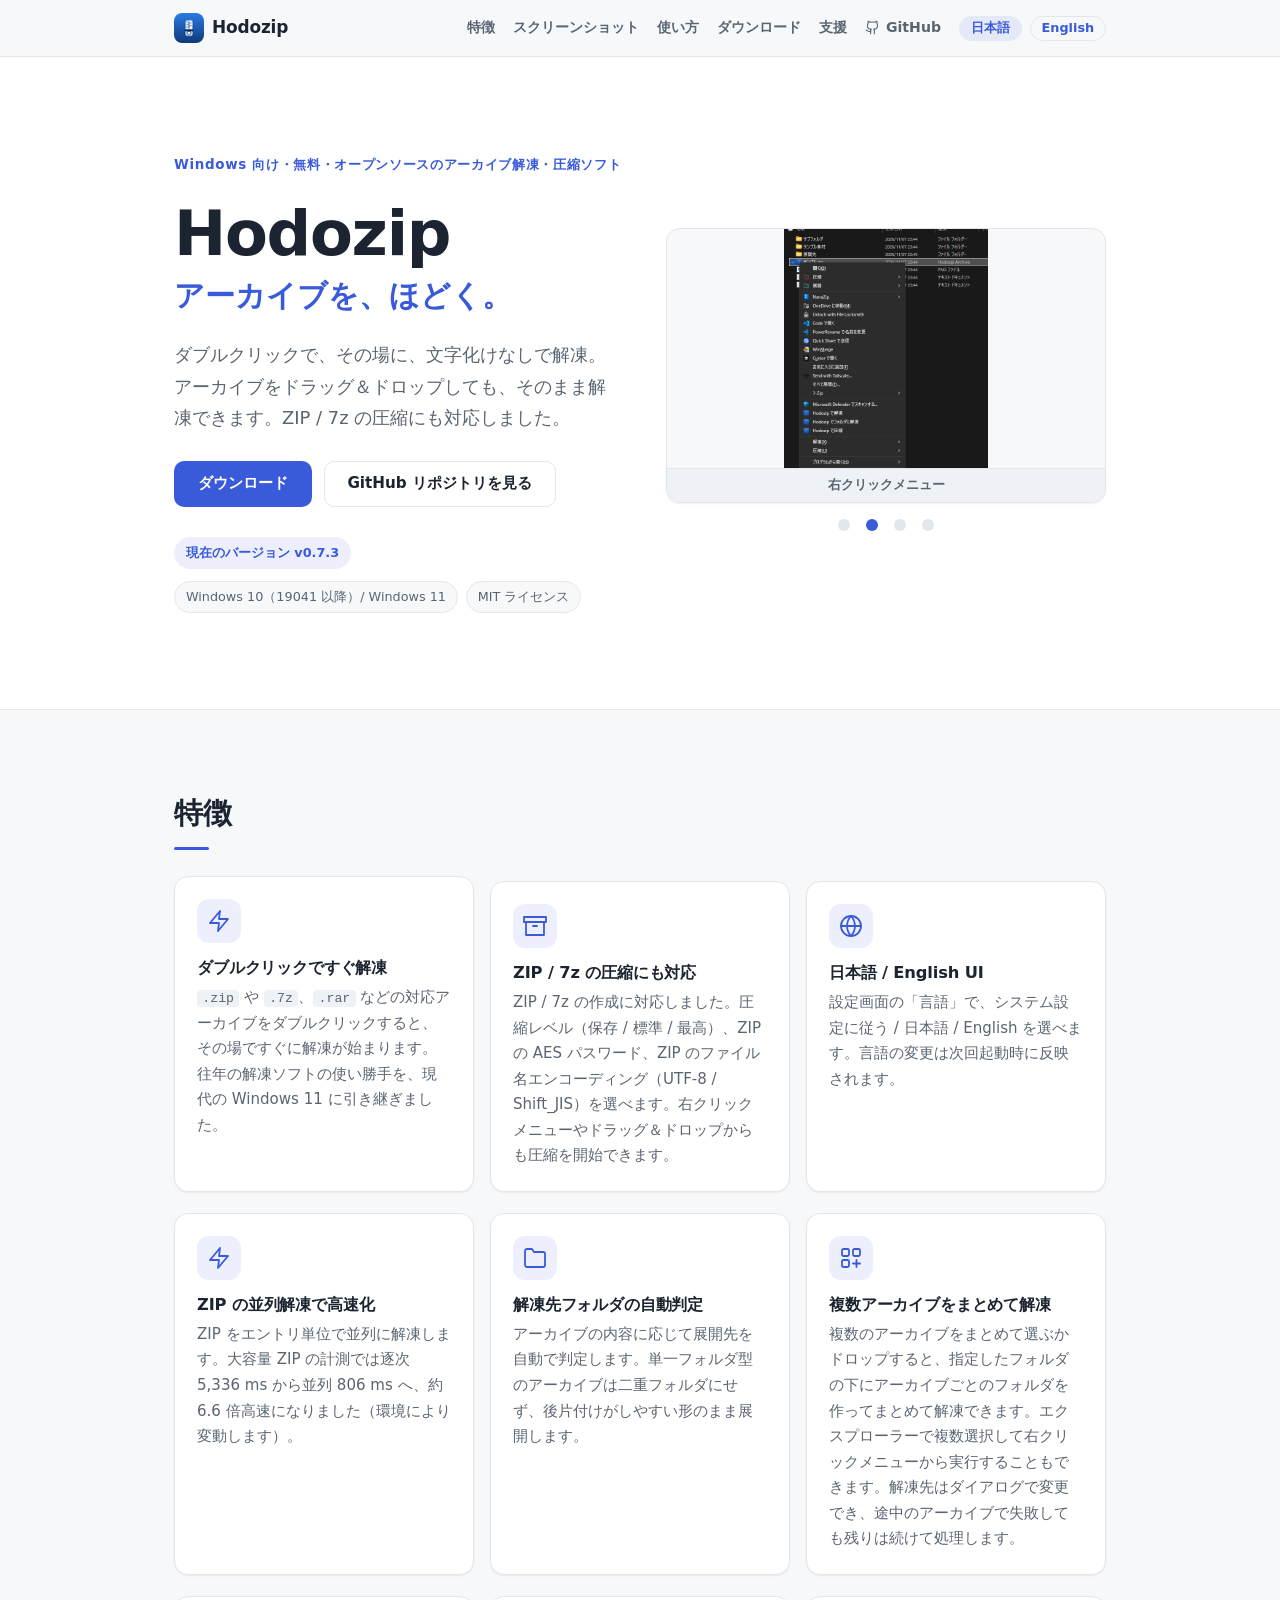
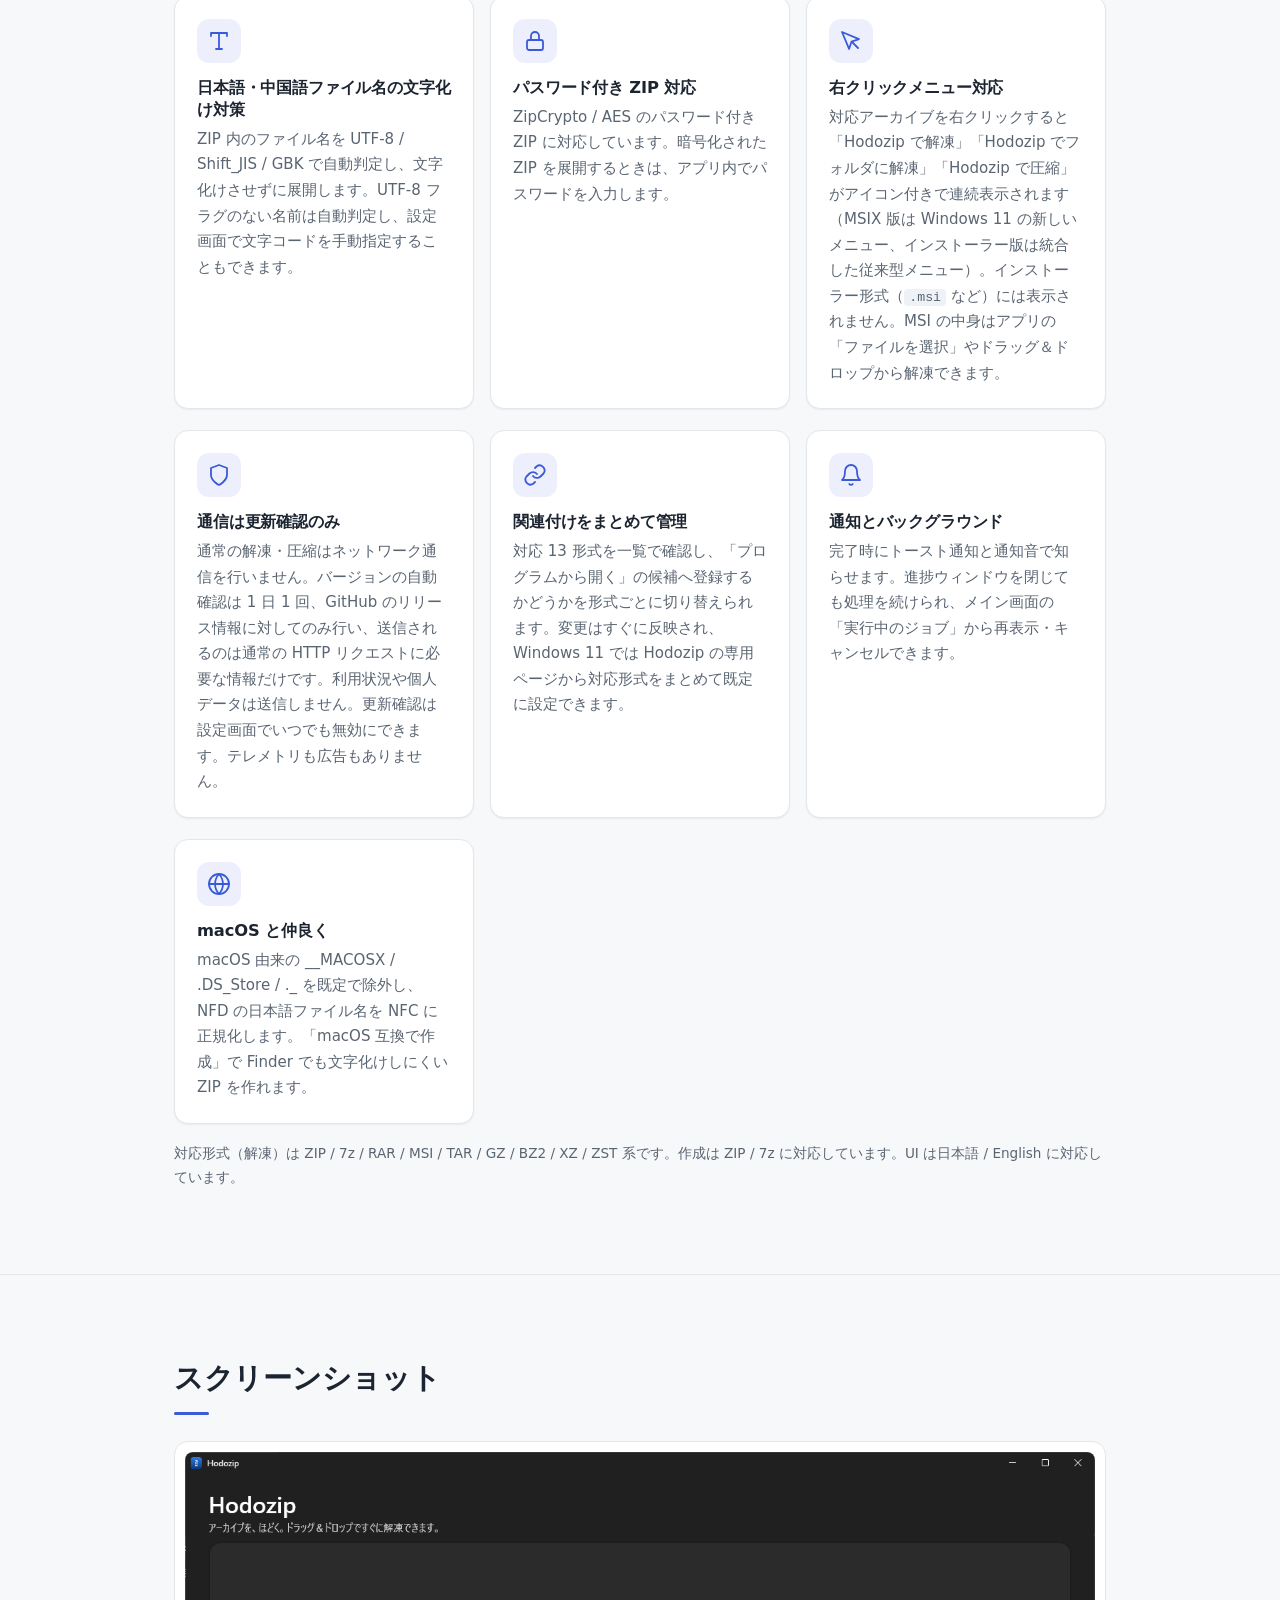
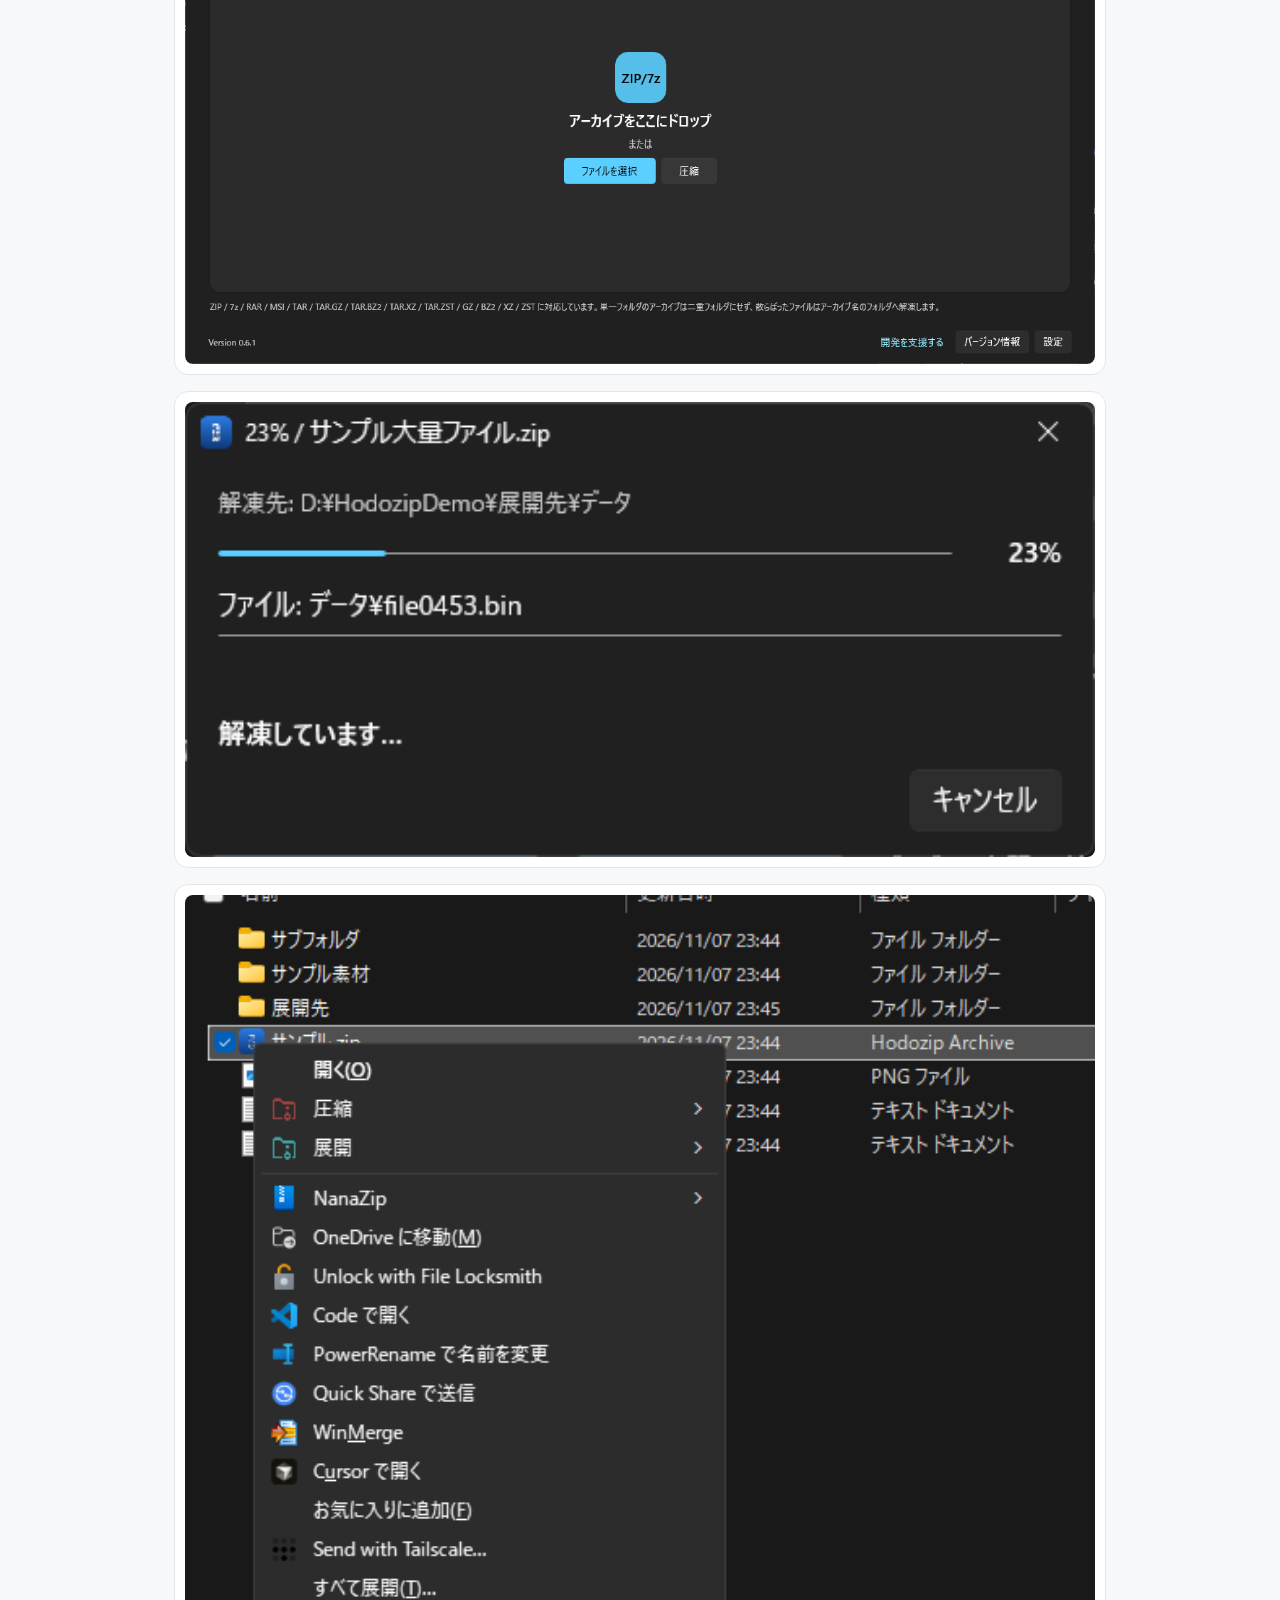
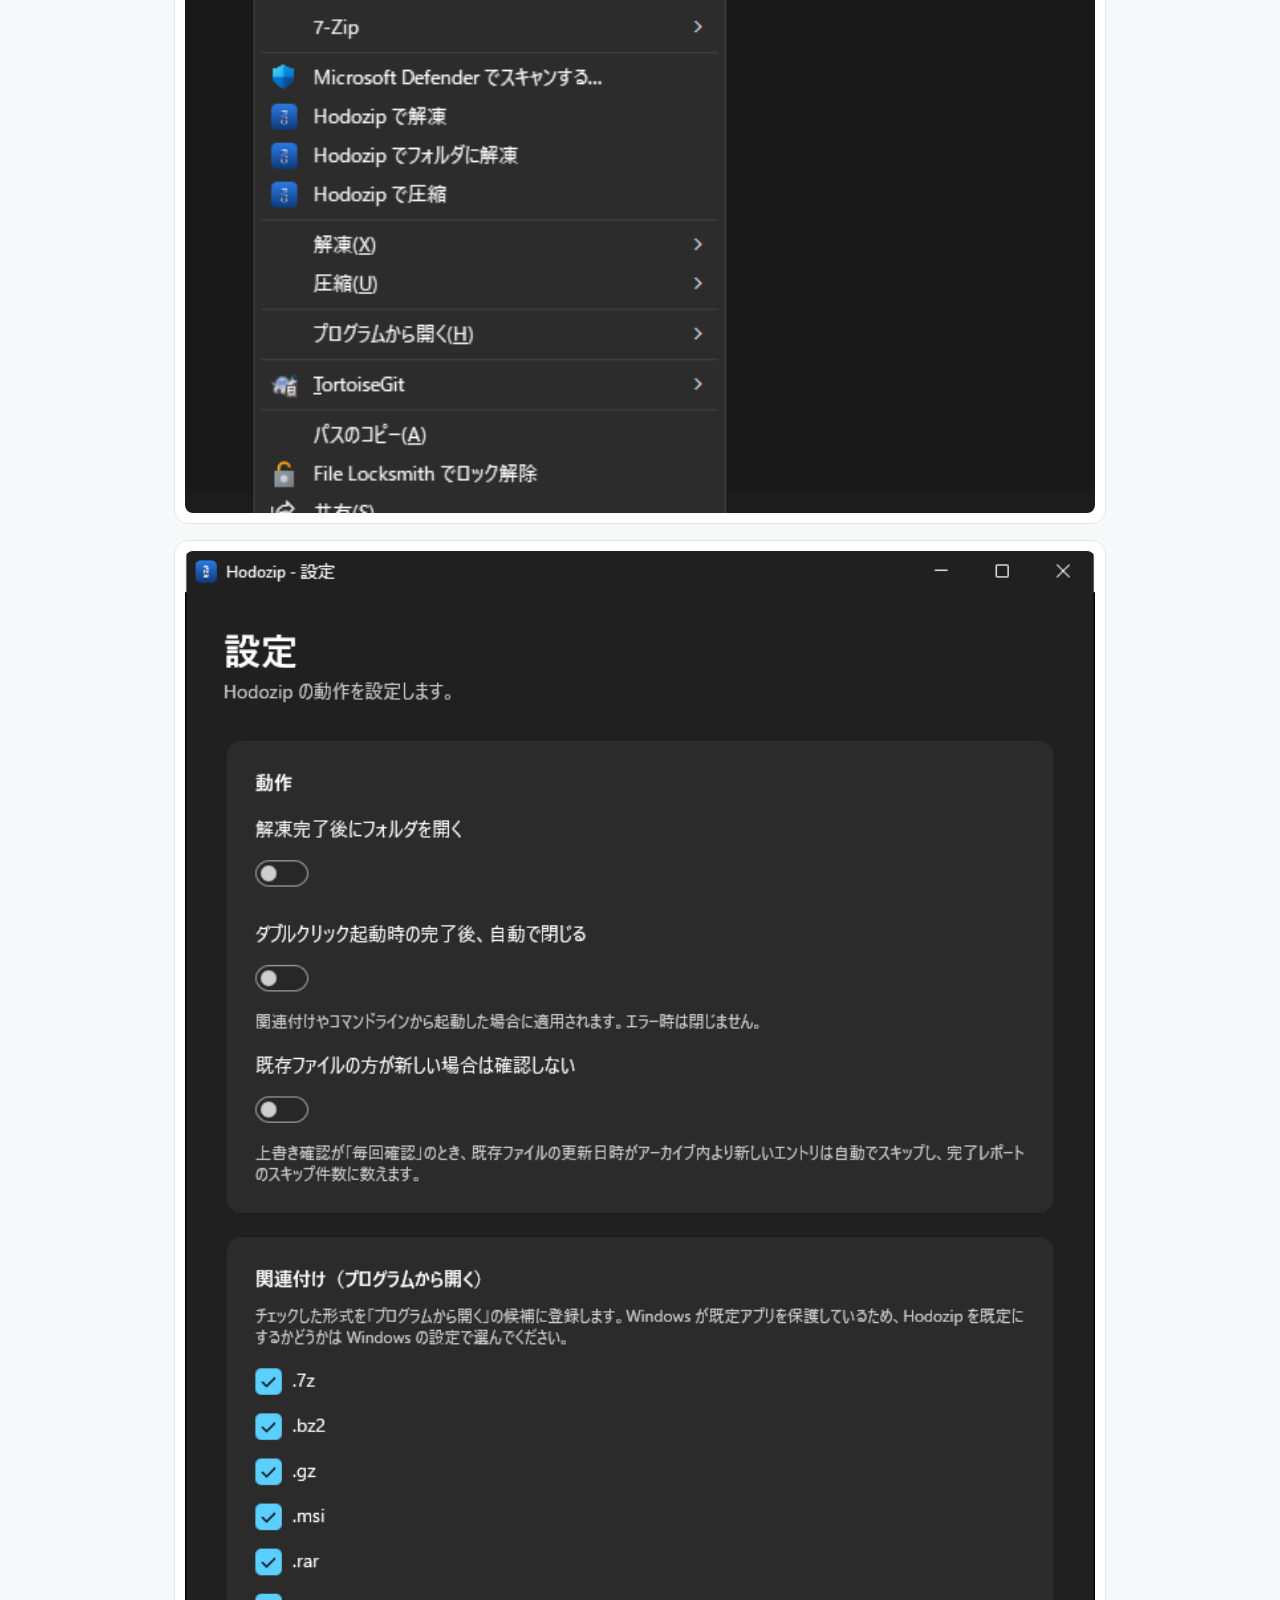
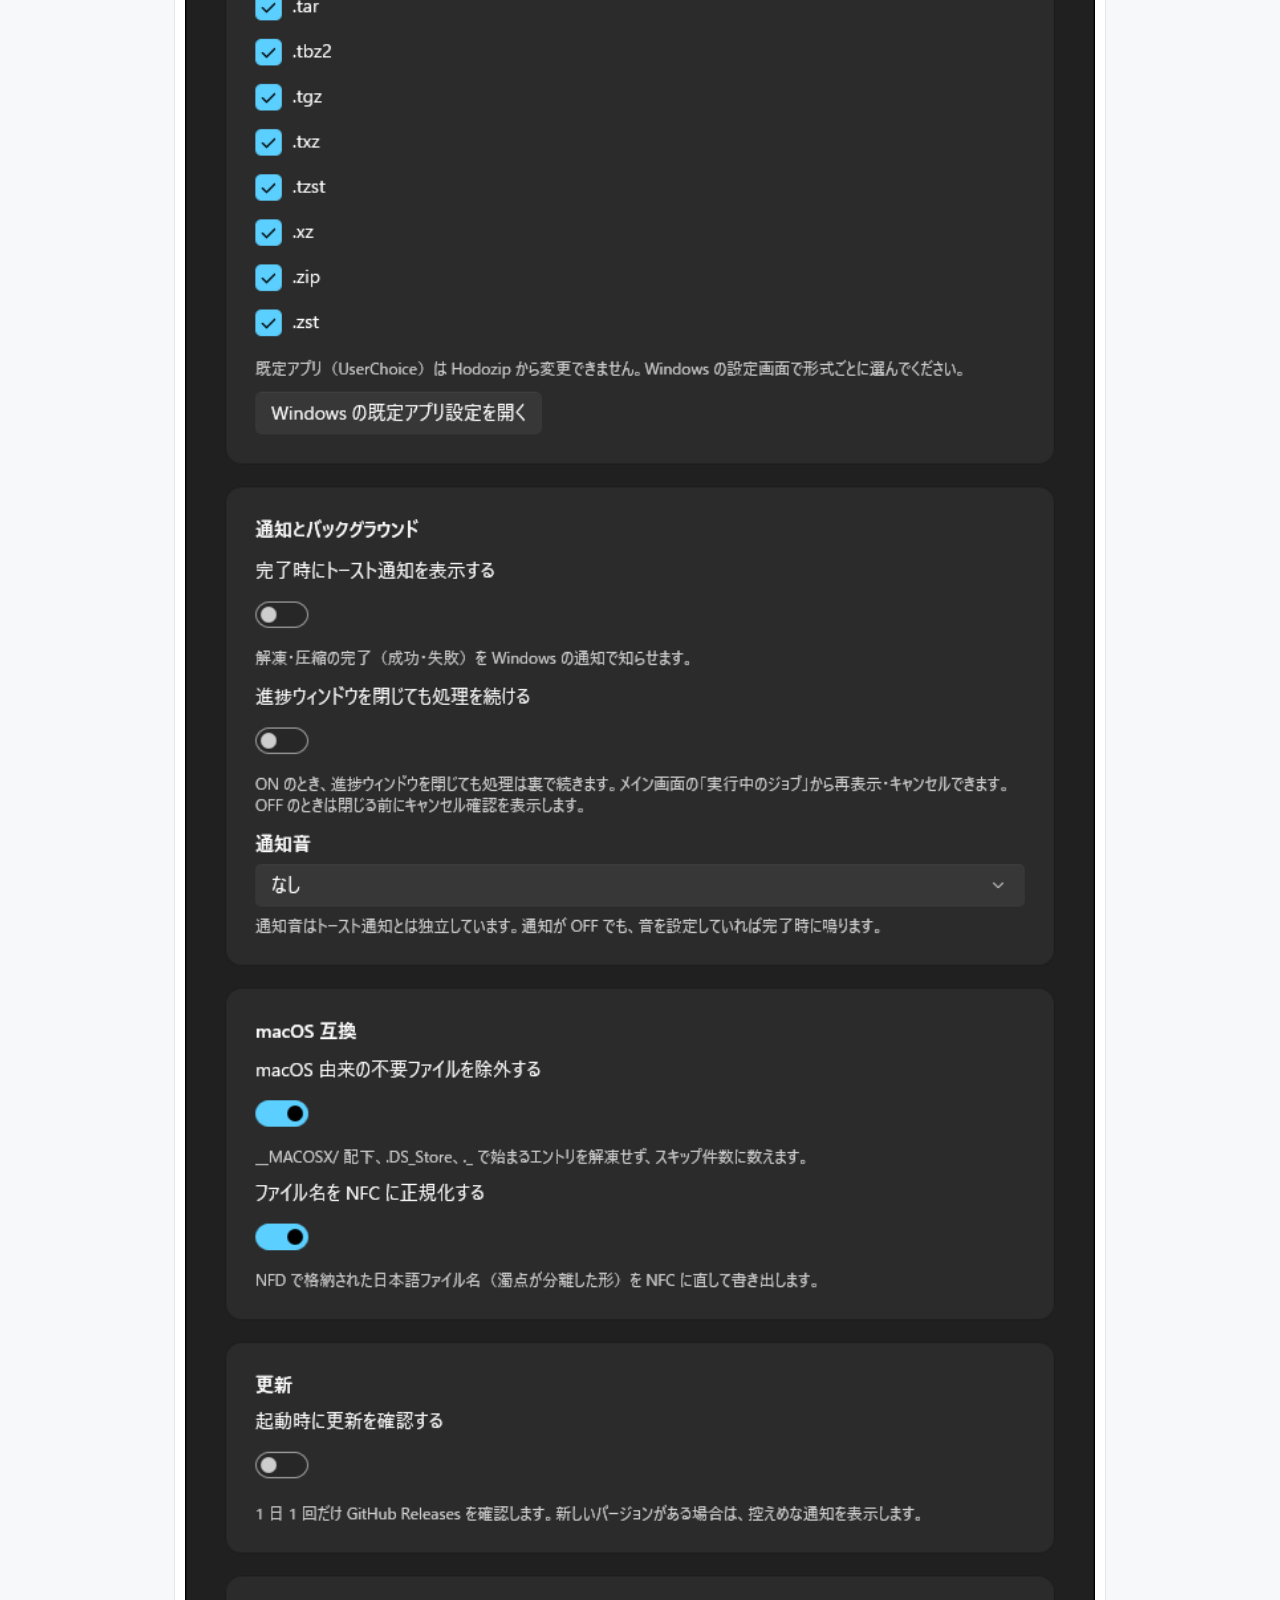
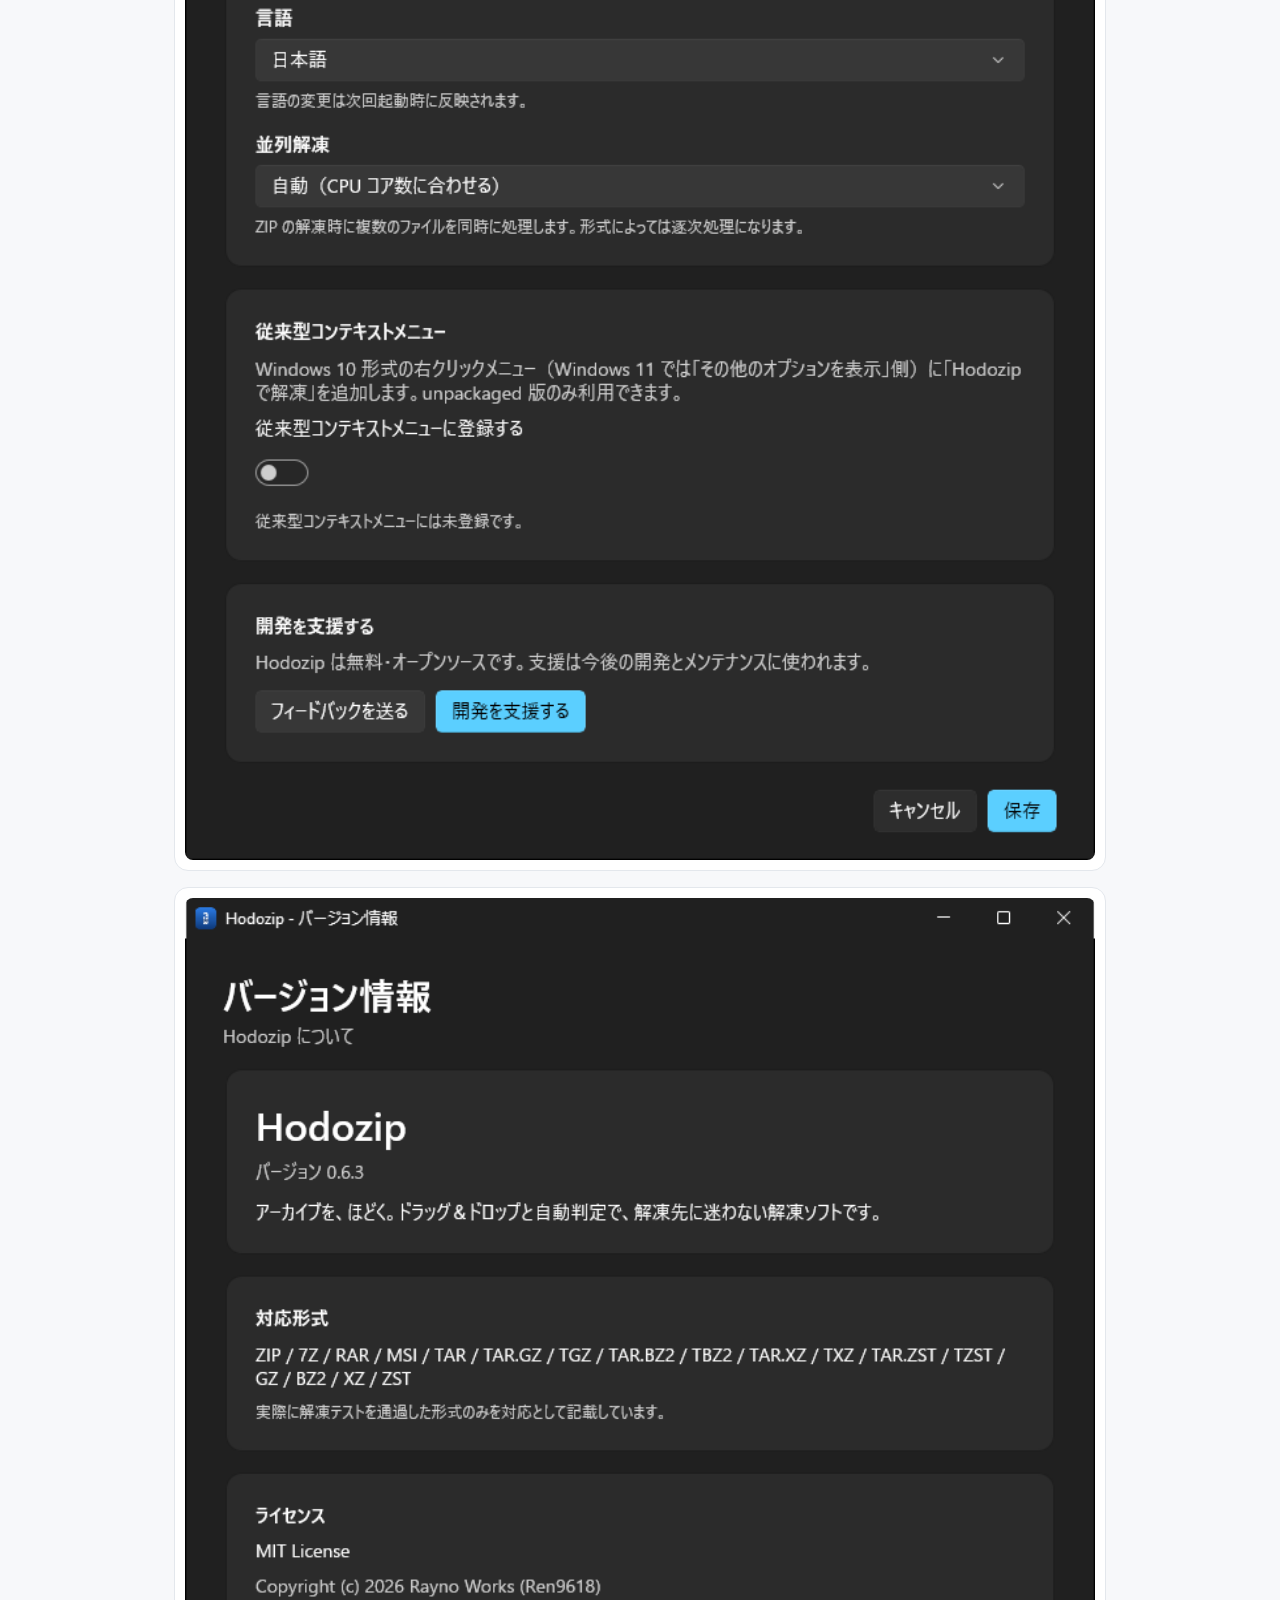
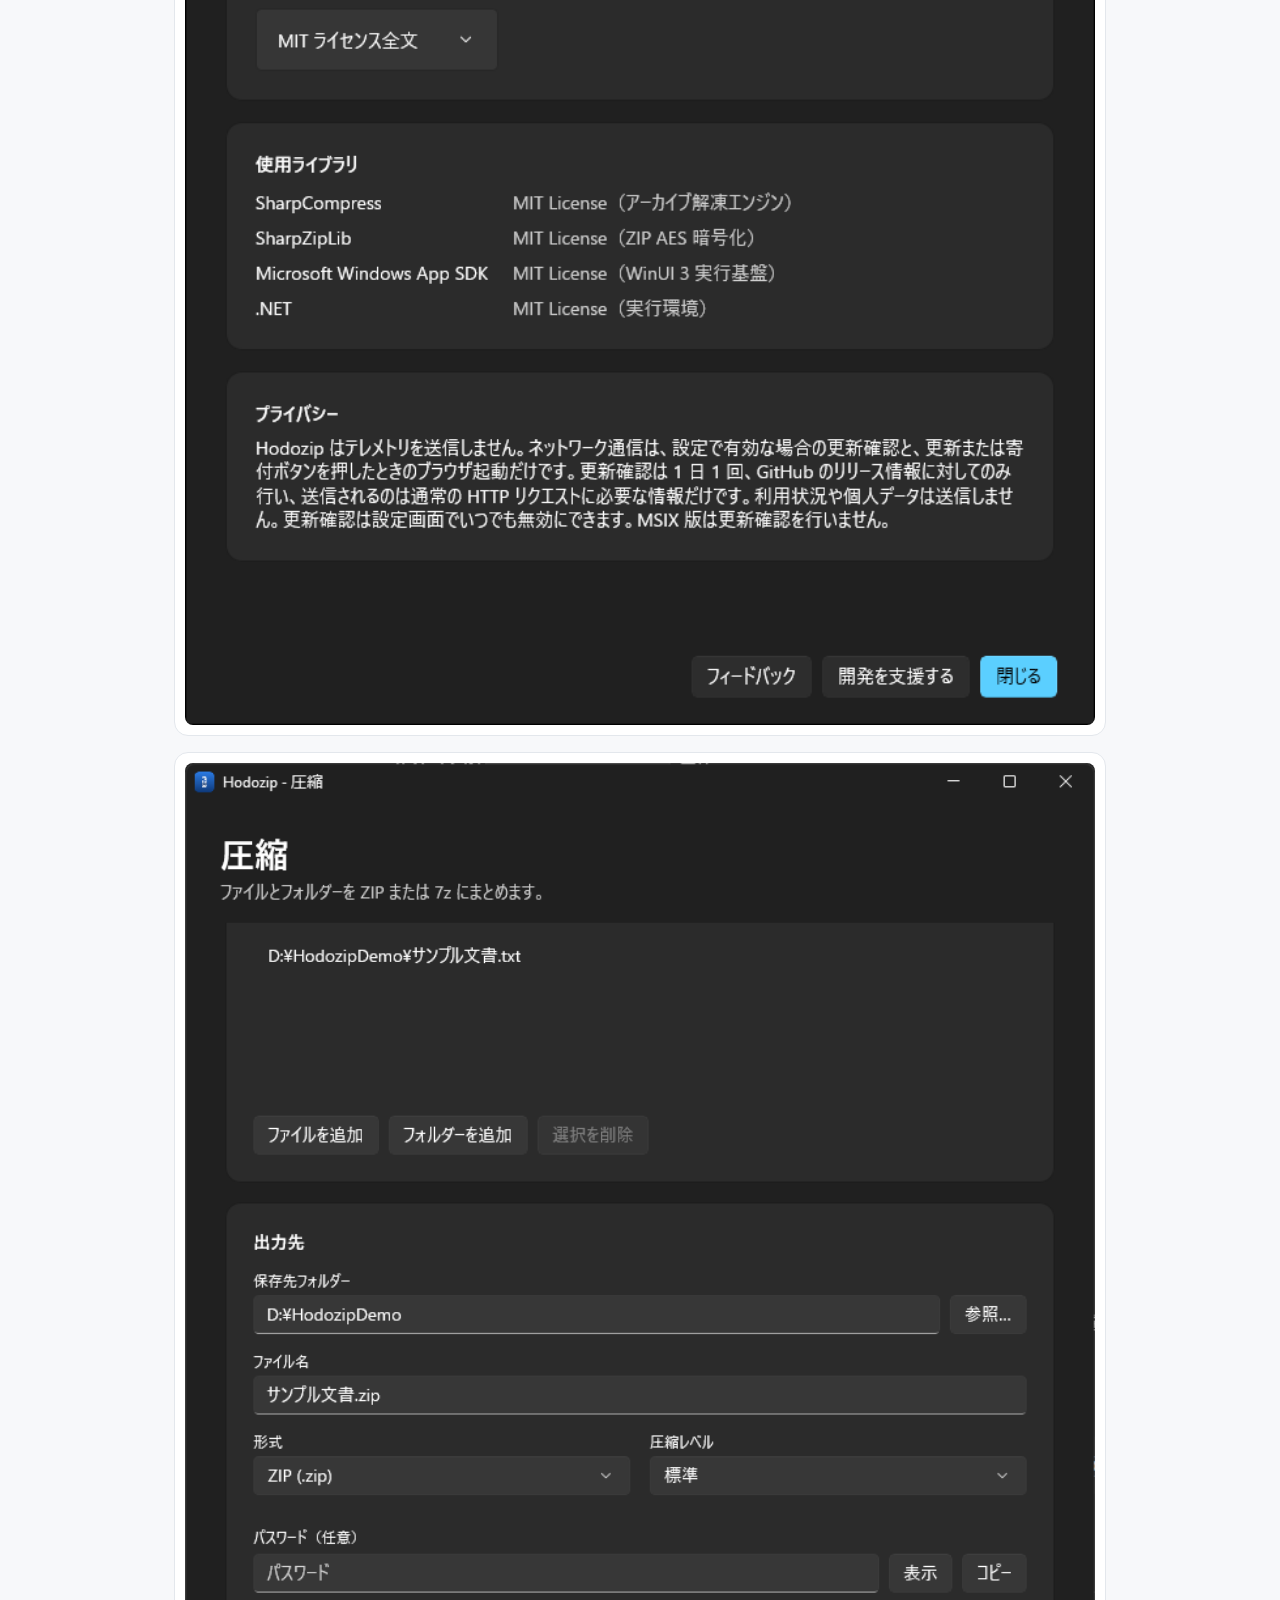
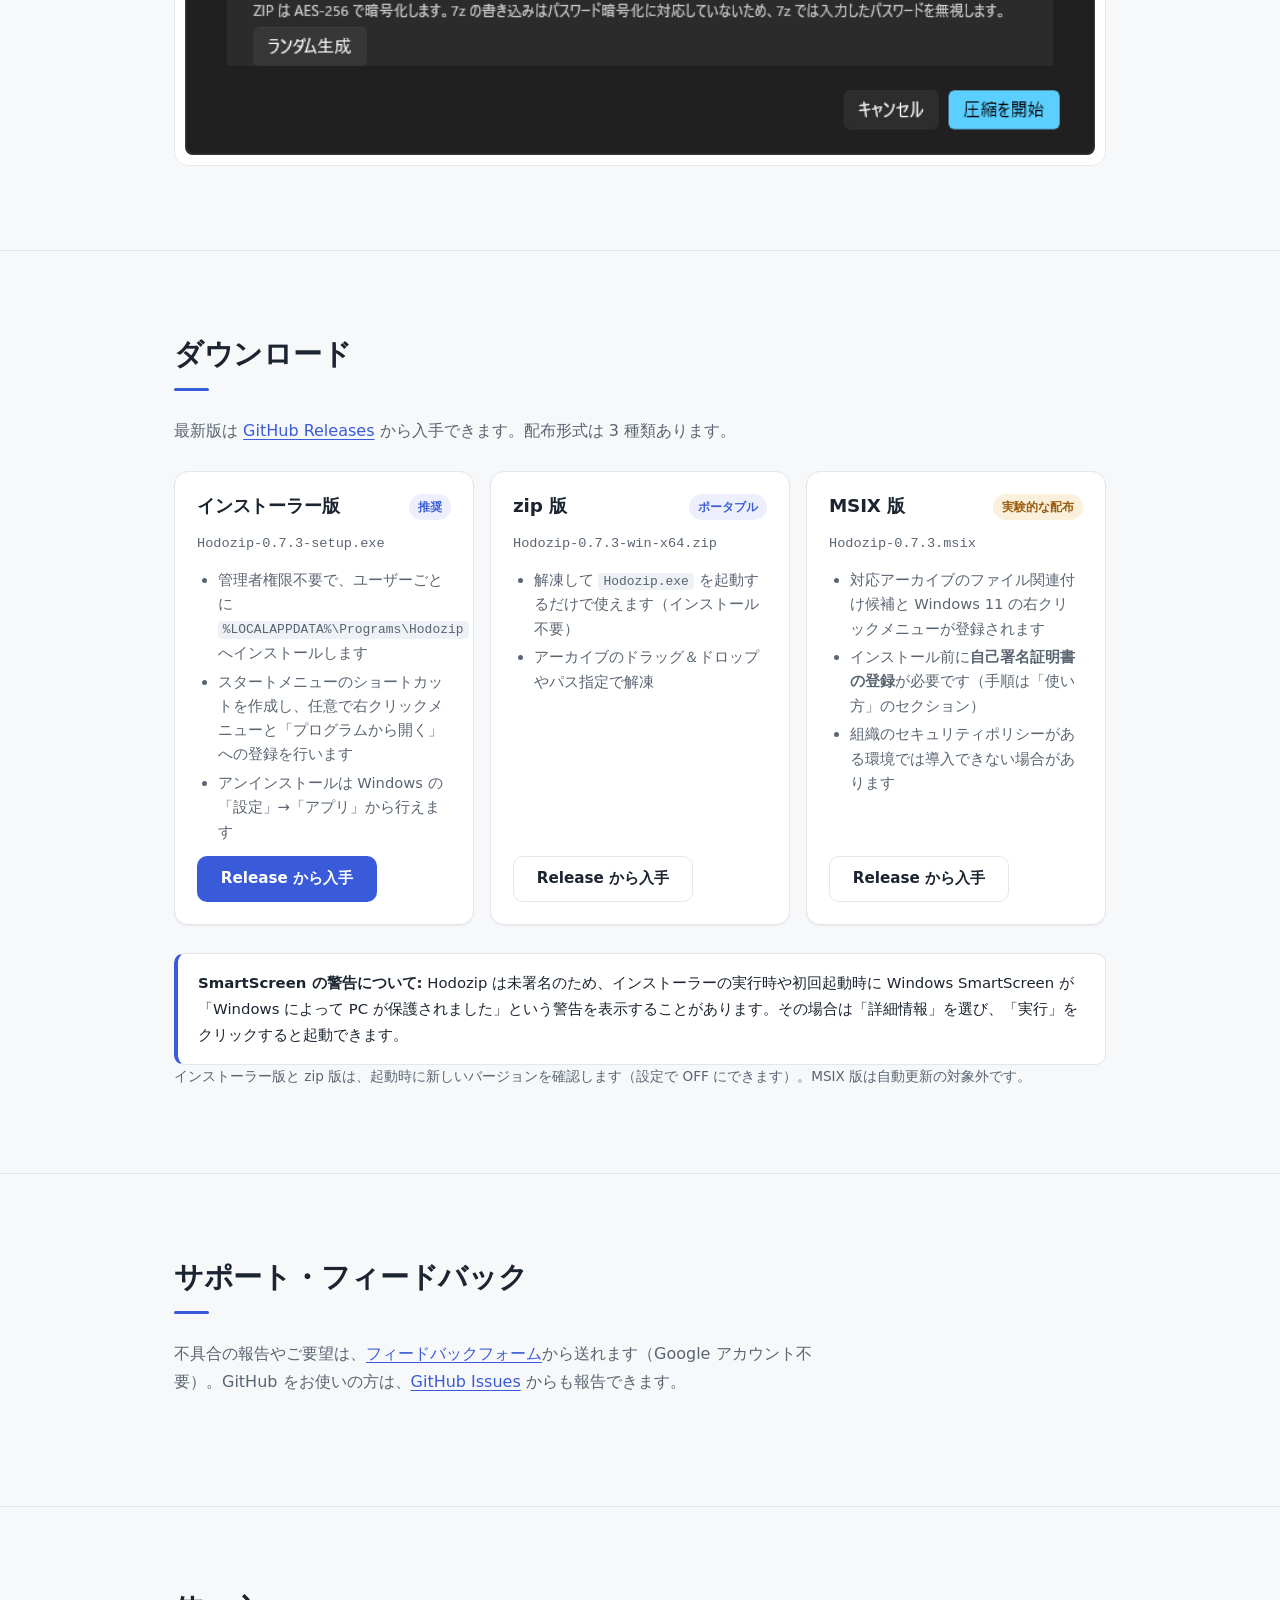
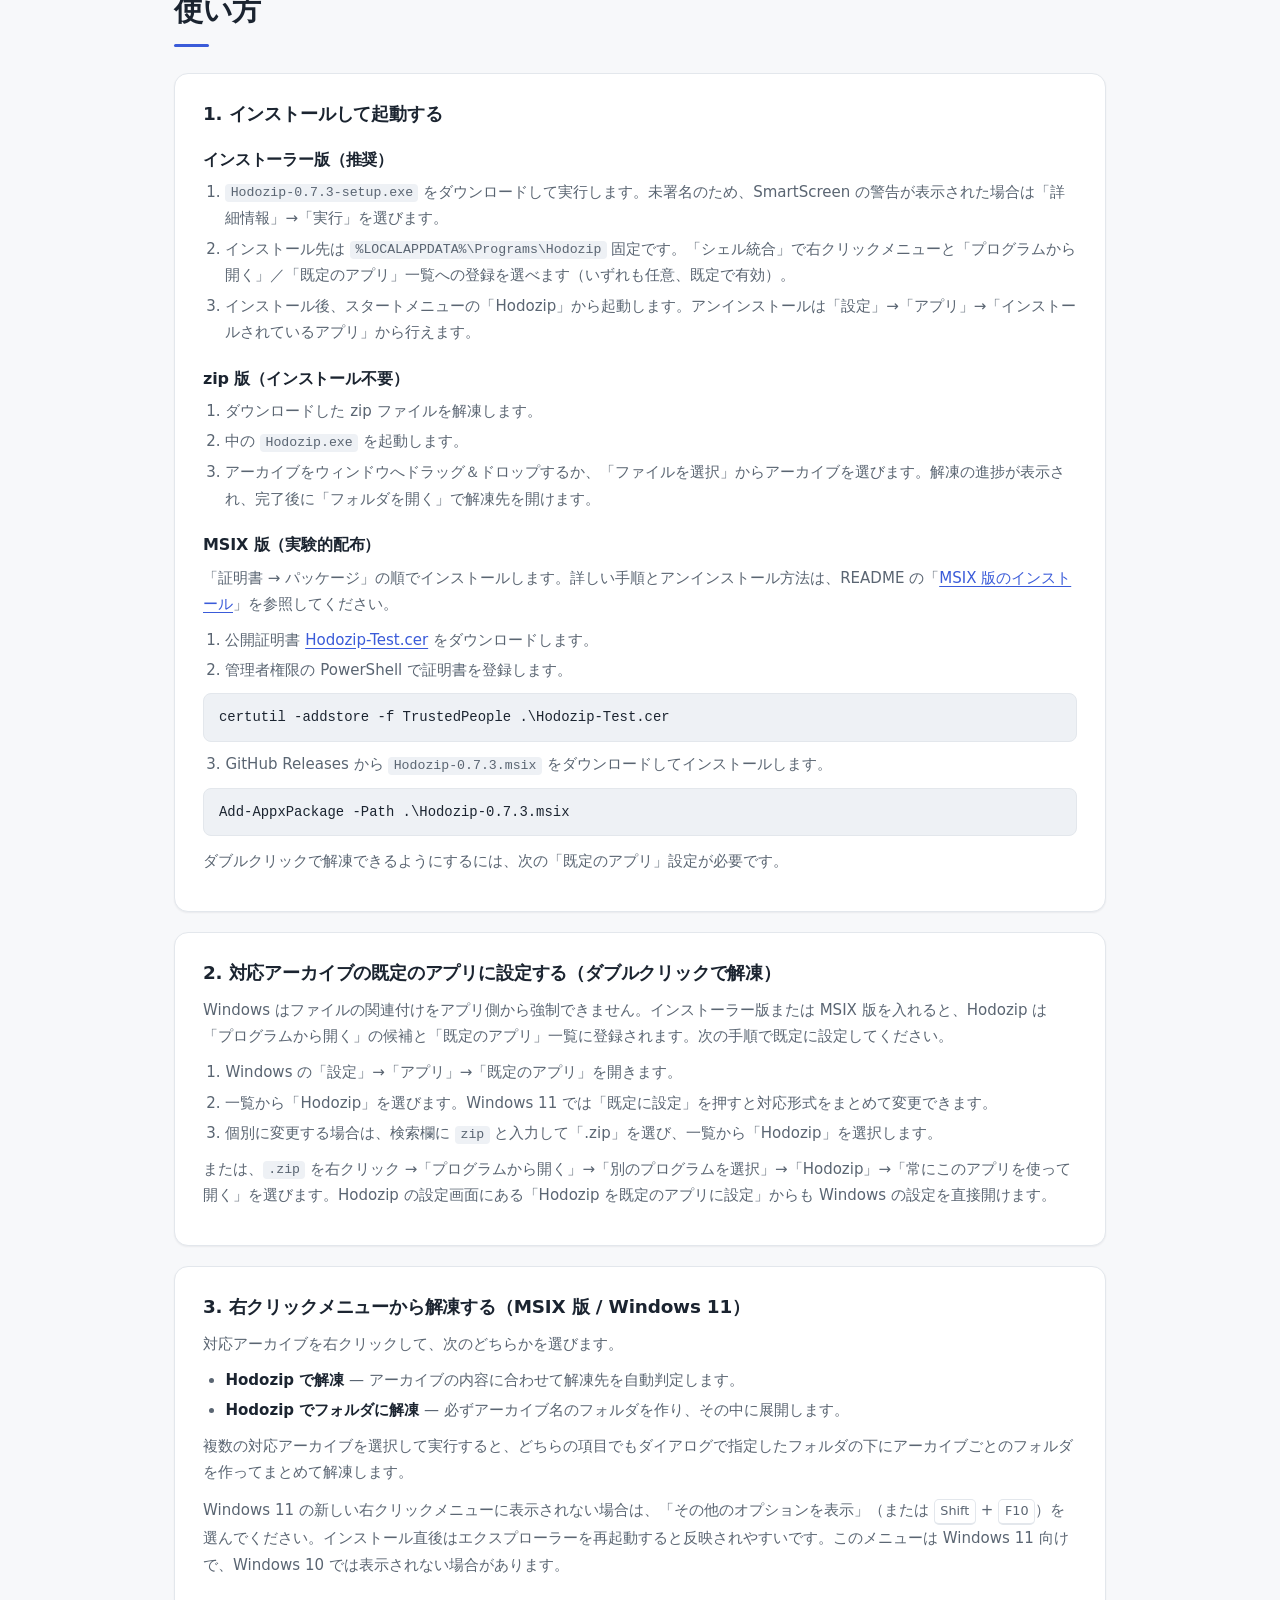
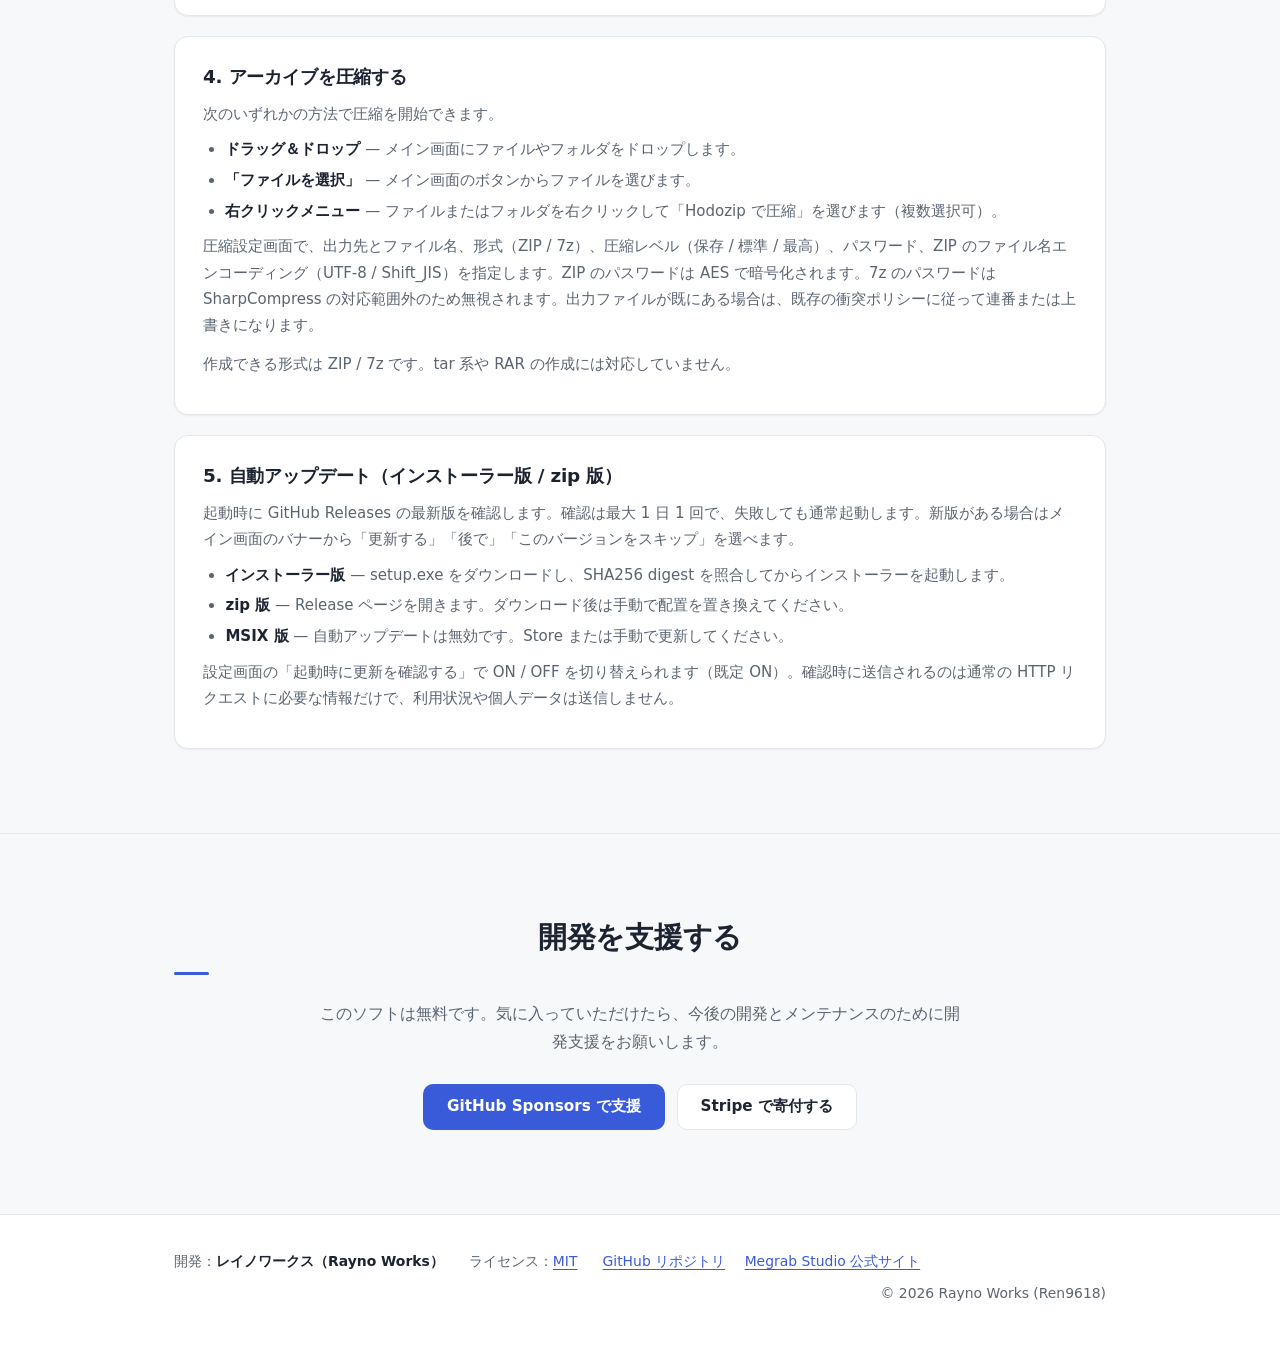
==== commit ed1a27e3: "feat: add per-archive batch folders and default app registration" ====
--- a/docs/index.html
+++ b/docs/index.html
@@ -67,7 +67,7 @@
         <a class="btn btn-ghost" href="https://github.com/Ren9618/Hodozip">GitHub リポジトリを見る</a>
       </div>
       <ul class="hero-chips" aria-label="バージョンと動作環境">
-        <li class="chip-accent">現在のバージョン v0.7.2</li>
+        <li class="chip-accent">現在のバージョン v0.7.3</li>
         <li>Windows 10（19041 以降）/ Windows 11</li>
         <li>MIT ライセンス</li>
       </ul>
@@ -104,7 +104,7 @@
           <svg viewBox="0 0 24 24"><path d="M13 2 3 14h9l-1 8 10-12h-9l1-8Z"/></svg>
         </span>
         <h3>ダブルクリックですぐ解凍</h3>
-        <p><code>.zip</code> や <code>.7z</code>、<code>.rar</code>、<code>.msi</code> などの対応アーカイブをダブルクリックすると、その場ですぐに解凍が始まります。往年の解凍ソフトの使い勝手を、現代の Windows 11 に引き継ぎました。</p>
+        <p><code>.zip</code> や <code>.7z</code>、<code>.rar</code> などの対応アーカイブをダブルクリックすると、その場ですぐに解凍が始まります。往年の解凍ソフトの使い勝手を、現代の Windows 11 に引き継ぎました。</p>
       </li>
       <li class="card feature">
         <span class="feature-icon" aria-hidden="true">
@@ -139,7 +139,7 @@
           <svg viewBox="0 0 24 24"><rect x="3" y="3" width="7" height="7" rx="1.5"/><rect x="14" y="3" width="7" height="7" rx="1.5"/><rect x="3" y="14" width="7" height="7" rx="1.5"/><path d="M14 17.5h7"/><path d="M17.5 14v7"/></svg>
         </span>
         <h3>複数アーカイブをまとめて解凍</h3>
-        <p>複数のアーカイブをまとめて選ぶかドロップすると、1 つのフォルダへまとめて解凍できます。エクスプローラーで複数選択して右クリックメニューから実行することもできます。解凍先はダイアログで変更でき、途中のアーカイブで失敗しても残りは続けて処理します。</p>
+        <p>複数のアーカイブをまとめて選ぶかドロップすると、指定したフォルダの下にアーカイブごとのフォルダを作ってまとめて解凍できます。エクスプローラーで複数選択して右クリックメニューから実行することもできます。解凍先はダイアログで変更でき、途中のアーカイブで失敗しても残りは続けて処理します。</p>
       </li>
       <li class="card feature">
         <span class="feature-icon" aria-hidden="true">
@@ -160,7 +160,7 @@
           <svg viewBox="0 0 24 24"><path d="M3 3l7.07 16.97 2.51-7.39 7.39-2.51L3 3z"/><path d="M13 13l6 6"/></svg>
         </span>
         <h3>右クリックメニュー対応</h3>
-        <p>対応アーカイブを右クリックすると「Hodozip で解凍」「Hodozip でフォルダに解凍」「Hodozip で圧縮」がアイコン付きで連続表示されます（MSIX 版は Windows 11 の新しいメニュー、インストーラー版は統合した従来型メニュー）。</p>
+        <p>対応アーカイブを右クリックすると「Hodozip で解凍」「Hodozip でフォルダに解凍」「Hodozip で圧縮」がアイコン付きで連続表示されます（MSIX 版は Windows 11 の新しいメニュー、インストーラー版は統合した従来型メニュー）。インストーラー形式（<code>.msi</code> など）には表示されません。MSI の中身はアプリの「ファイルを選択」やドラッグ＆ドロップから解凍できます。</p>
       </li>
       <li class="card feature">
         <span class="feature-icon" aria-hidden="true">
@@ -174,7 +174,7 @@
           <svg viewBox="0 0 24 24"><path d="M10 13a5 5 0 0 0 7.5.5l3-3a5 5 0 0 0-7-7l-1.5 1.5"/><path d="M14 11a5 5 0 0 0-7.5-.5l-3 3a5 5 0 0 0 7 7l1.5-1.5"/></svg>
         </span>
         <h3>関連付けをまとめて管理</h3>
-        <p>対応 13 形式を一覧で確認し、「プログラムから開く」の候補へ登録するかどうかを形式ごとに切り替えられます。変更はすぐに反映され、既定アプリは Windows の設定画面から選べます。</p>
+        <p>対応 13 形式を一覧で確認し、「プログラムから開く」の候補へ登録するかどうかを形式ごとに切り替えられます。変更はすぐに反映され、Windows 11 では Hodozip の専用ページから対応形式をまとめて既定に設定できます。</p>
       </li>
       <li class="card feature">
         <span class="feature-icon" aria-hidden="true">
@@ -241,7 +241,7 @@
           <h3>インストーラー版</h3>
           <span class="badge">推奨</span>
         </div>
-        <p class="dl-file">Hodozip-0.7.2-setup.exe</p>
+        <p class="dl-file">Hodozip-0.7.3-setup.exe</p>
         <ul class="dl-list">
           <li>管理者権限不要で、ユーザーごとに <code>%LOCALAPPDATA%\Programs\Hodozip</code> へインストールします</li>
           <li>スタートメニューのショートカットを作成し、任意で右クリックメニューと「プログラムから開く」への登録を行います</li>
@@ -254,7 +254,7 @@
           <h3>zip 版</h3>
           <span class="badge">ポータブル</span>
         </div>
-        <p class="dl-file">Hodozip-0.7.2-win-x64.zip</p>
+        <p class="dl-file">Hodozip-0.7.3-win-x64.zip</p>
         <ul class="dl-list">
           <li>解凍して <code>Hodozip.exe</code> を起動するだけで使えます（インストール不要）</li>
           <li>アーカイブのドラッグ＆ドロップやパス指定で解凍</li>
@@ -266,7 +266,7 @@
           <h3>MSIX 版</h3>
           <span class="badge badge-warn">実験的な配布</span>
         </div>
-        <p class="dl-file">Hodozip-0.7.2.msix</p>
+        <p class="dl-file">Hodozip-0.7.3.msix</p>
         <ul class="dl-list">
           <li>対応アーカイブのファイル関連付け候補と Windows 11 の右クリックメニューが登録されます</li>
           <li>インストール前に<strong>自己署名証明書の登録</strong>が必要です（手順は「使い方」のセクション）</li>
@@ -303,8 +303,8 @@
       <h3>1. インストールして起動する</h3>
       <h4>インストーラー版（推奨）</h4>
       <ol>
-        <li><code>Hodozip-0.7.2-setup.exe</code> をダウンロードして実行します。未署名のため、SmartScreen の警告が表示された場合は「詳細情報」→「実行」を選びます。</li>
-        <li>インストール先は <code>%LOCALAPPDATA%\Programs\Hodozip</code> 固定です。「シェル統合」で右クリックメニューと「プログラムから開く」への登録を選べます（いずれも任意、既定で有効）。</li>
+        <li><code>Hodozip-0.7.3-setup.exe</code> をダウンロードして実行します。未署名のため、SmartScreen の警告が表示された場合は「詳細情報」→「実行」を選びます。</li>
+        <li>インストール先は <code>%LOCALAPPDATA%\Programs\Hodozip</code> 固定です。「シェル統合」で右クリックメニューと「プログラムから開く」／「既定のアプリ」一覧への登録を選べます（いずれも任意、既定で有効）。</li>
         <li>インストール後、スタートメニューの「Hodozip」から起動します。アンインストールは「設定」→「アプリ」→「インストールされているアプリ」から行えます。</li>
       </ol>
       <h4>zip 版（インストール不要）</h4>
@@ -316,26 +316,26 @@
       <h4>MSIX 版（実験的配布）</h4>
       <p>「証明書 → パッケージ」の順でインストールします。詳しい手順とアンインストール方法は、README の「<a class="inline-link" href="https://github.com/Ren9618/Hodozip#msix-版のインストール上級者向け実験的">MSIX 版のインストール</a>」を参照してください。</p>
       <ol>
-        <li>公開証明書 <a class="inline-link" href="https://github.com/Ren9618/Hodozip/raw/v0.7.2/packaging/certs/Hodozip-Test.cer">Hodozip-Test.cer</a> をダウンロードします。</li>
+        <li>公開証明書 <a class="inline-link" href="https://github.com/Ren9618/Hodozip/raw/v0.7.3/packaging/certs/Hodozip-Test.cer">Hodozip-Test.cer</a> をダウンロードします。</li>
         <li>管理者権限の PowerShell で証明書を登録します。</li>
       </ol>
       <pre><code>certutil -addstore -f TrustedPeople .\Hodozip-Test.cer</code></pre>
       <ol start="3">
-        <li>GitHub Releases から <code>Hodozip-0.7.2.msix</code> をダウンロードしてインストールします。</li>
+        <li>GitHub Releases から <code>Hodozip-0.7.3.msix</code> をダウンロードしてインストールします。</li>
       </ol>
-      <pre><code>Add-AppxPackage -Path .\Hodozip-0.7.2.msix</code></pre>
+      <pre><code>Add-AppxPackage -Path .\Hodozip-0.7.3.msix</code></pre>
       <p class="note">ダブルクリックで解凍できるようにするには、次の「既定のアプリ」設定が必要です。</p>
     </article>
 
     <article class="howto-block">
       <h3>2. 対応アーカイブの既定のアプリに設定する（ダブルクリックで解凍）</h3>
-      <p>Windows はファイルの関連付けをアプリ側から強制できません。次の手順で Hodozip を <code>.zip</code> などの対応拡張子の既定に設定してください。</p>
+      <p>Windows はファイルの関連付けをアプリ側から強制できません。インストーラー版または MSIX 版を入れると、Hodozip は「プログラムから開く」の候補と「既定のアプリ」一覧に登録されます。次の手順で既定に設定してください。</p>
       <ol>
         <li>Windows の「設定」→「アプリ」→「既定のアプリ」を開きます。</li>
-        <li>検索欄に <code>zip</code> と入力して「.zip」を選びます。</li>
-        <li>一覧から「Hodozip」を選択します。</li>
+        <li>一覧から「Hodozip」を選びます。Windows 11 では「既定に設定」を押すと対応形式をまとめて変更できます。</li>
+        <li>個別に変更する場合は、検索欄に <code>zip</code> と入力して「.zip」を選び、一覧から「Hodozip」を選択します。</li>
       </ol>
-      <p>または、<code>.zip</code> を右クリック →「プログラムから開く」→「別のプログラムを選択」→「Hodozip」→「常にこのアプリを使って開く」を選びます。関連付けの候補には、インストーラー版または MSIX 版が登録されます。</p>
+      <p>または、<code>.zip</code> を右クリック →「プログラムから開く」→「別のプログラムを選択」→「Hodozip」→「常にこのアプリを使って開く」を選びます。Hodozip の設定画面にある「Hodozip を既定のアプリに設定」からも Windows の設定を直接開けます。</p>
     </article>
 
     <article class="howto-block">
@@ -345,7 +345,7 @@
         <li><strong>Hodozip で解凍</strong> — アーカイブの内容に合わせて解凍先を自動判定します。</li>
         <li><strong>Hodozip でフォルダに解凍</strong> — 必ずアーカイブ名のフォルダを作り、その中に展開します。</li>
       </ul>
-      <p>複数の対応アーカイブを選択して実行すると、どちらの項目でも 1 つのフォルダへまとめて解凍します（解凍先はダイアログで指定）。</p>
+      <p>複数の対応アーカイブを選択して実行すると、どちらの項目でもダイアログで指定したフォルダの下にアーカイブごとのフォルダを作ってまとめて解凍します。</p>
       <p class="note">Windows 11 の新しい右クリックメニューに表示されない場合は、「その他のオプションを表示」（または <kbd>Shift</kbd> + <kbd>F10</kbd>）を選んでください。インストール直後はエクスプローラーを再起動すると反映されやすいです。このメニューは Windows 11 向けで、Windows 10 では表示されない場合があります。</p>
     </article>
 
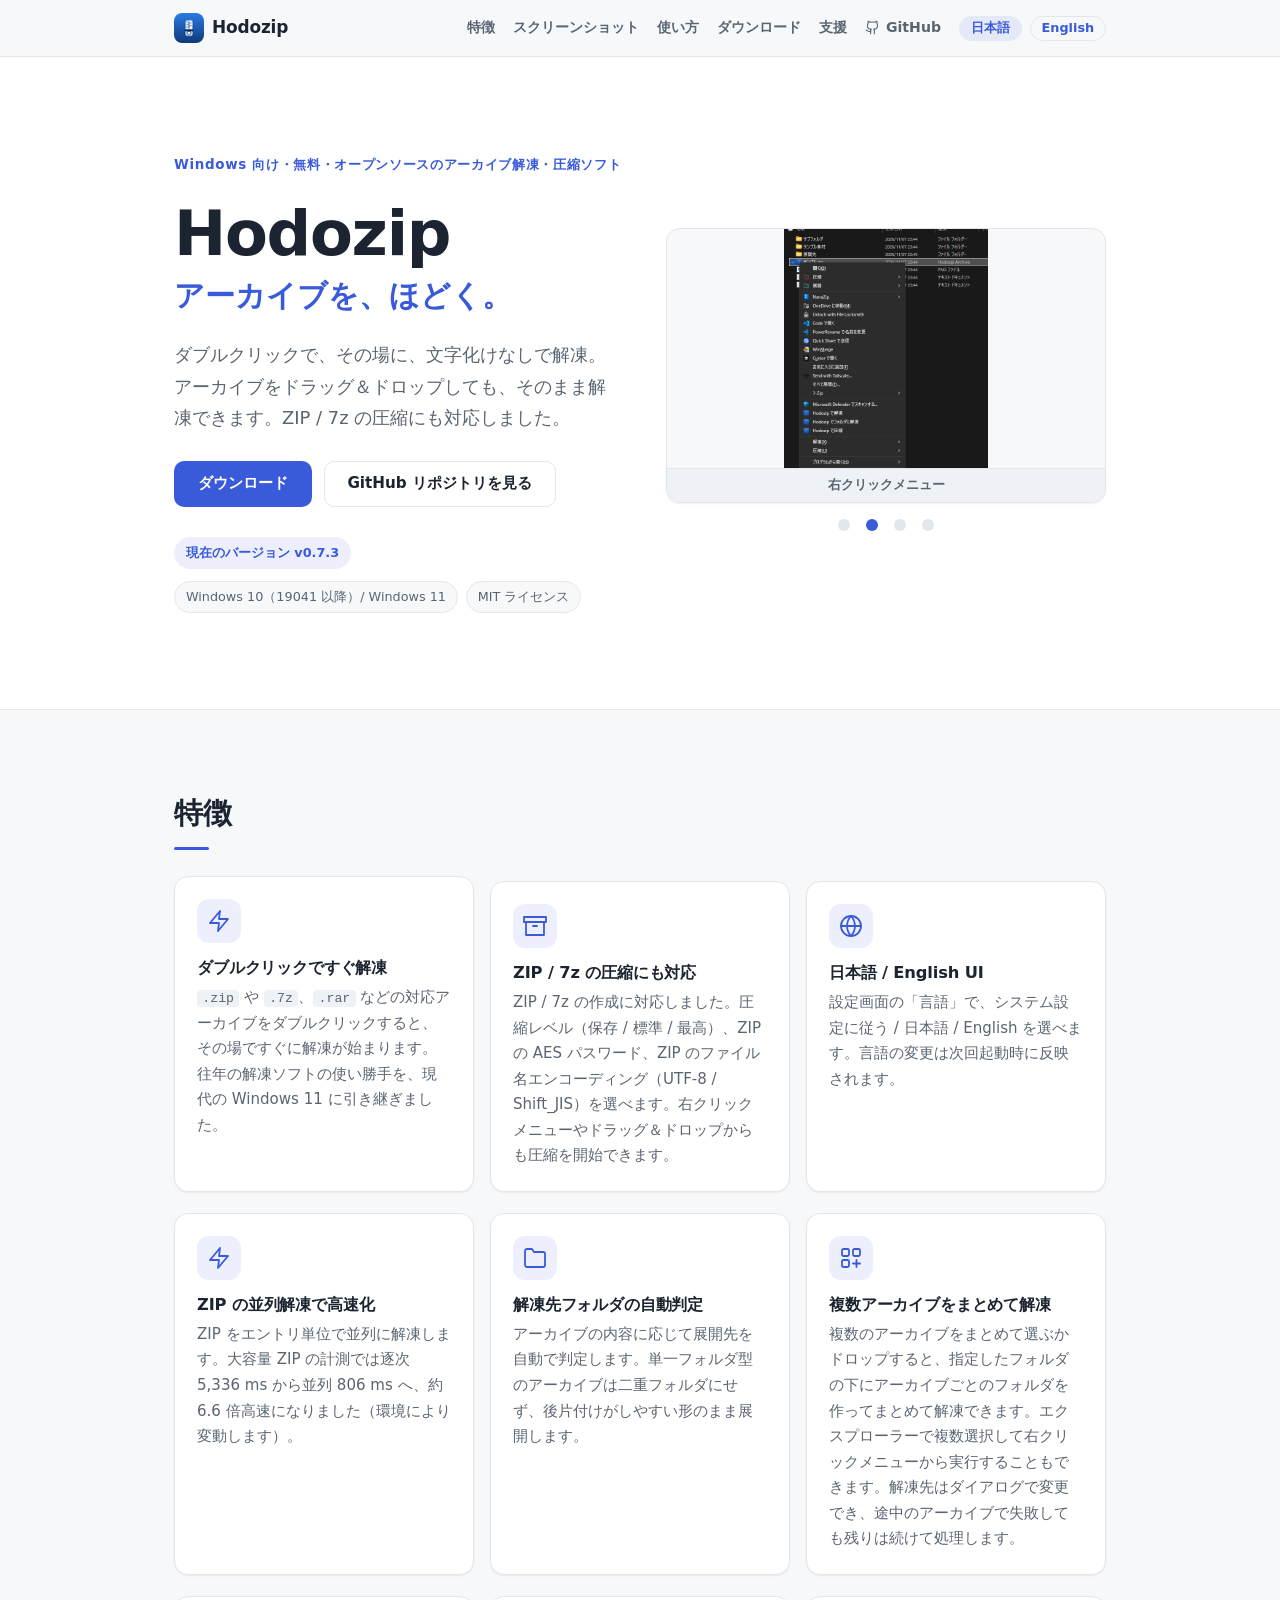
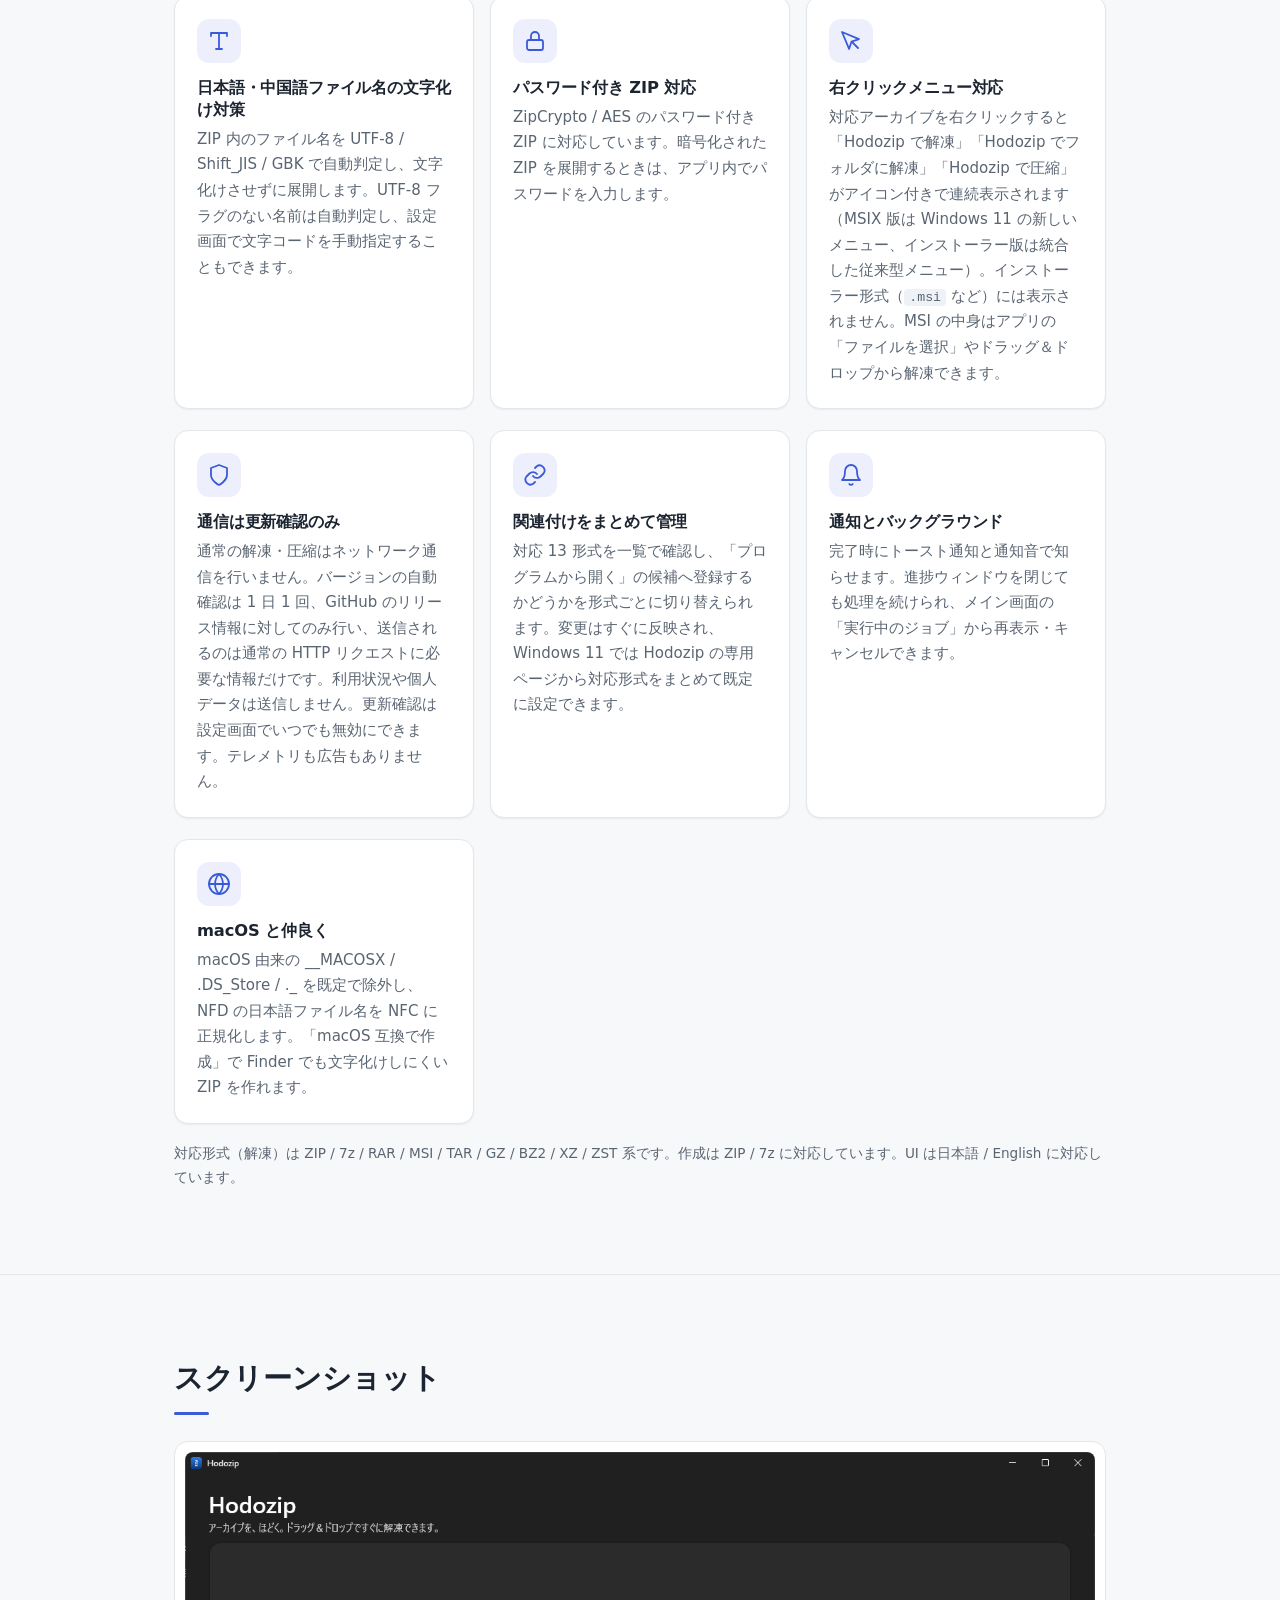
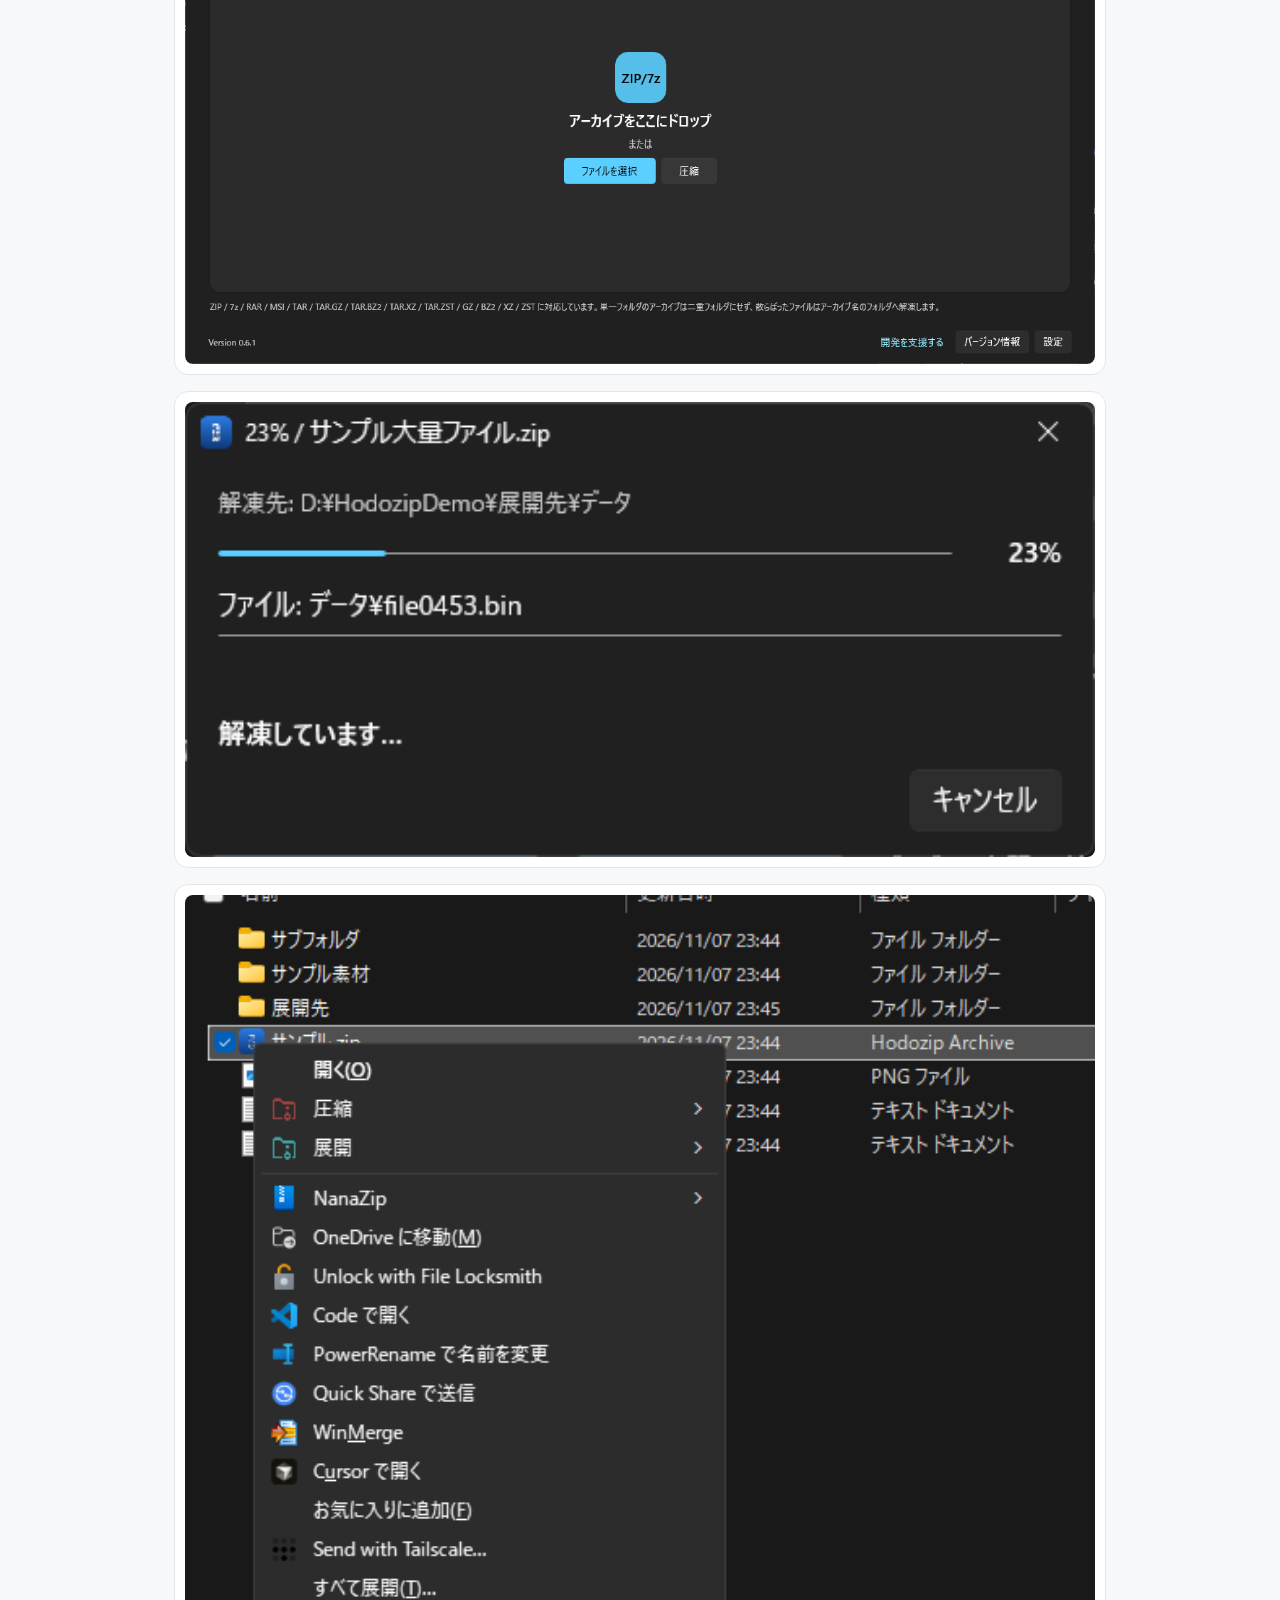
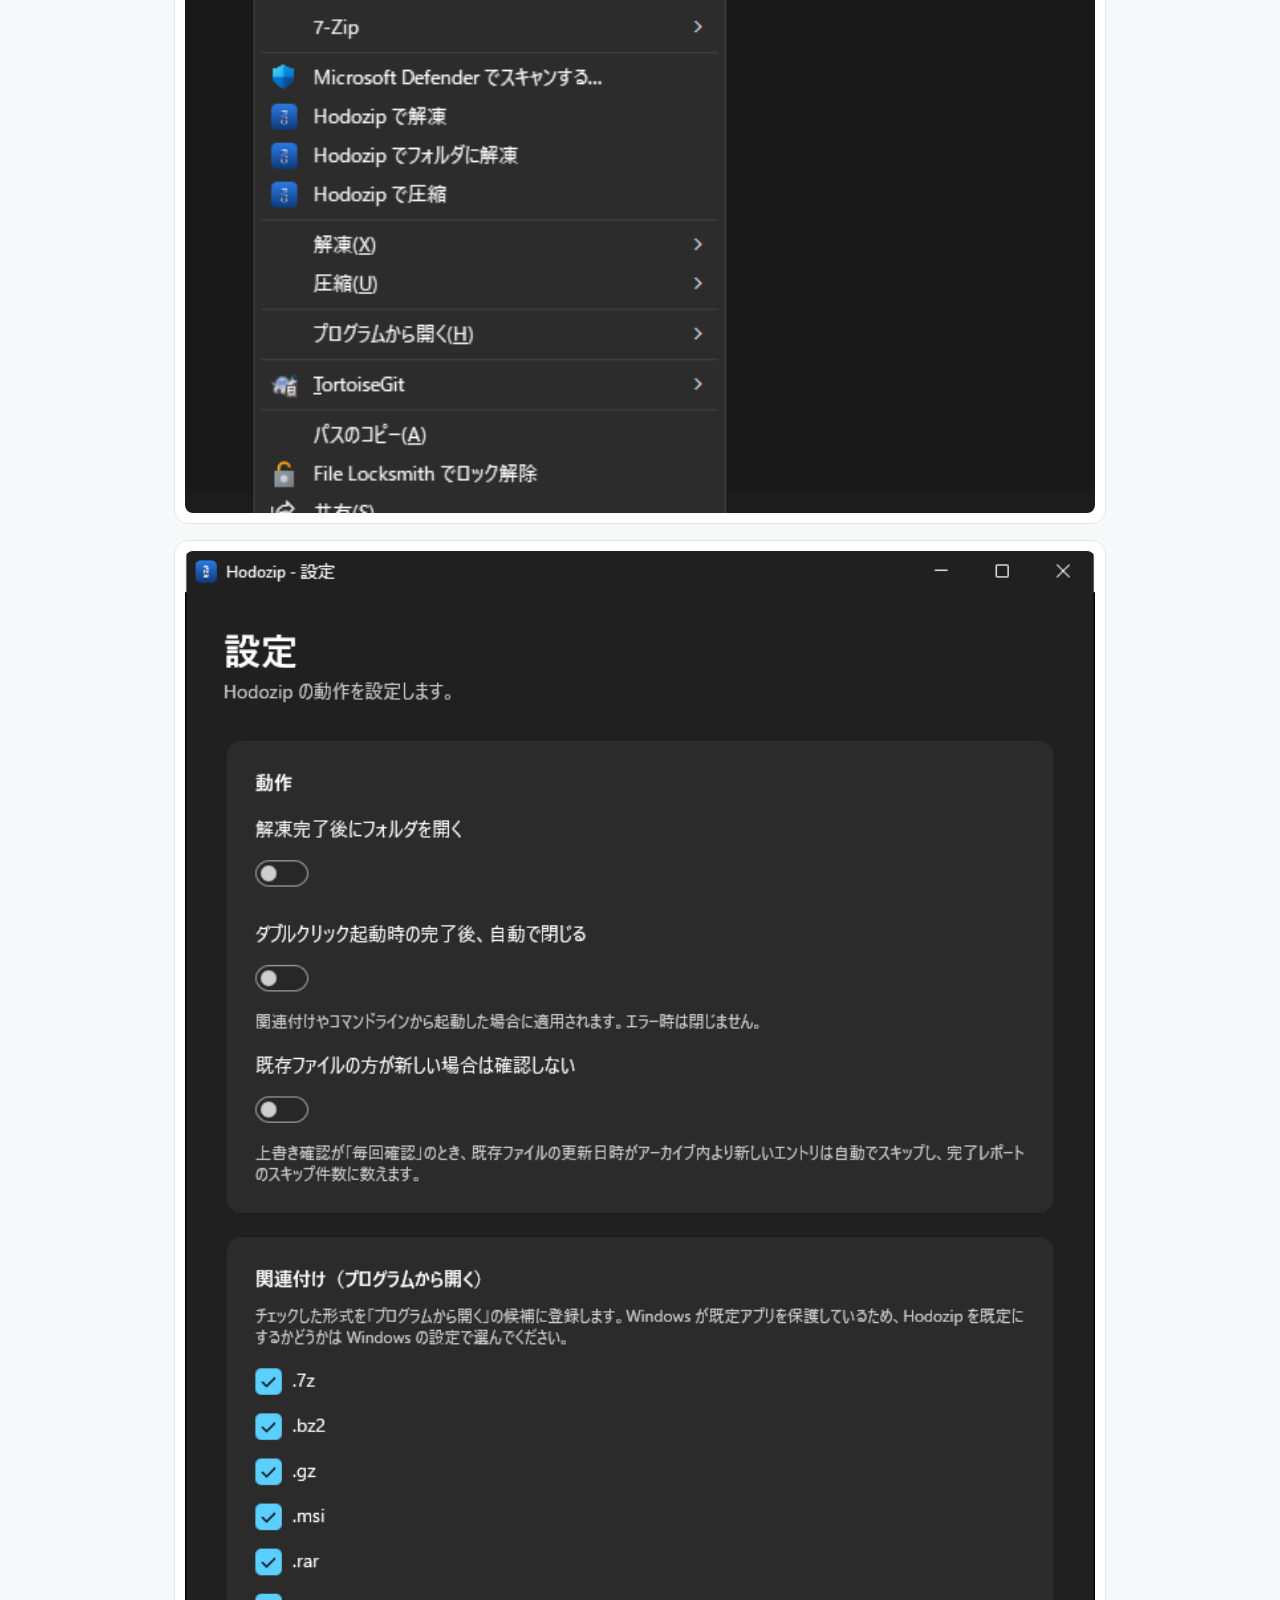
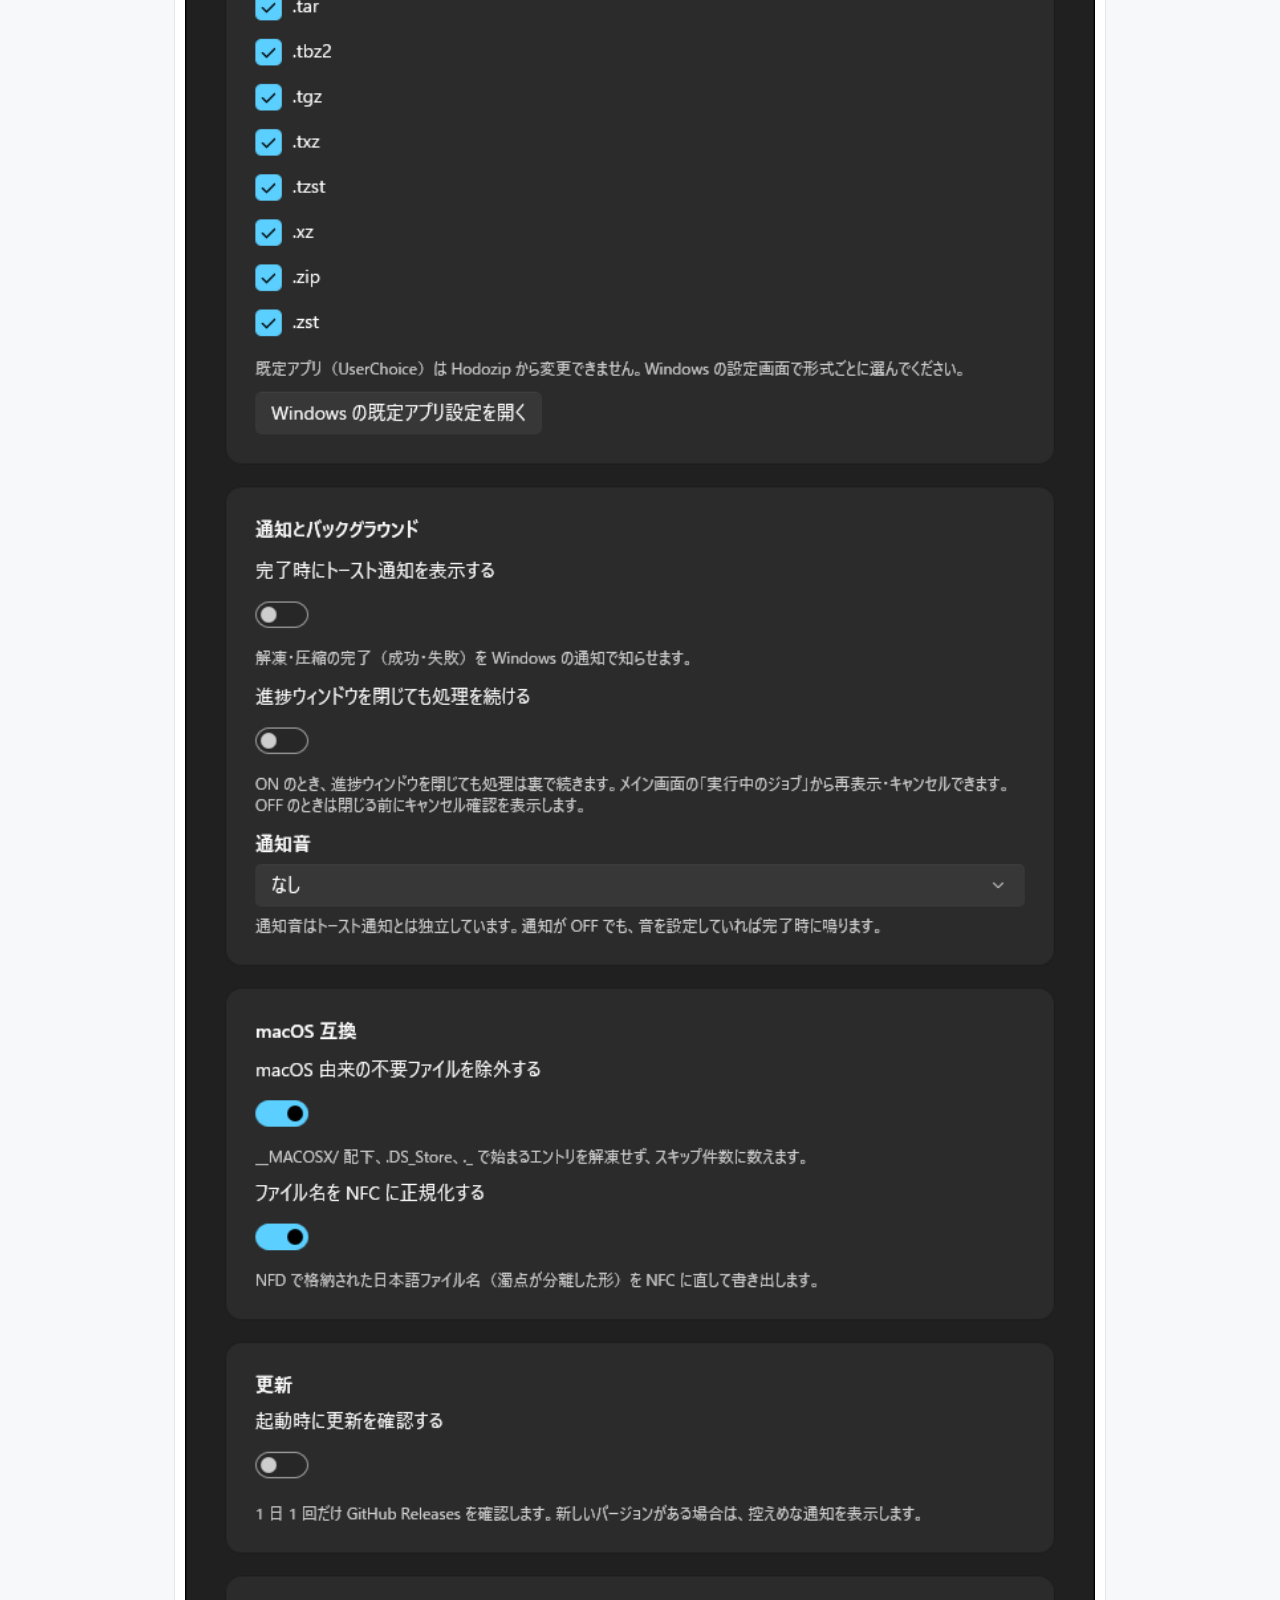
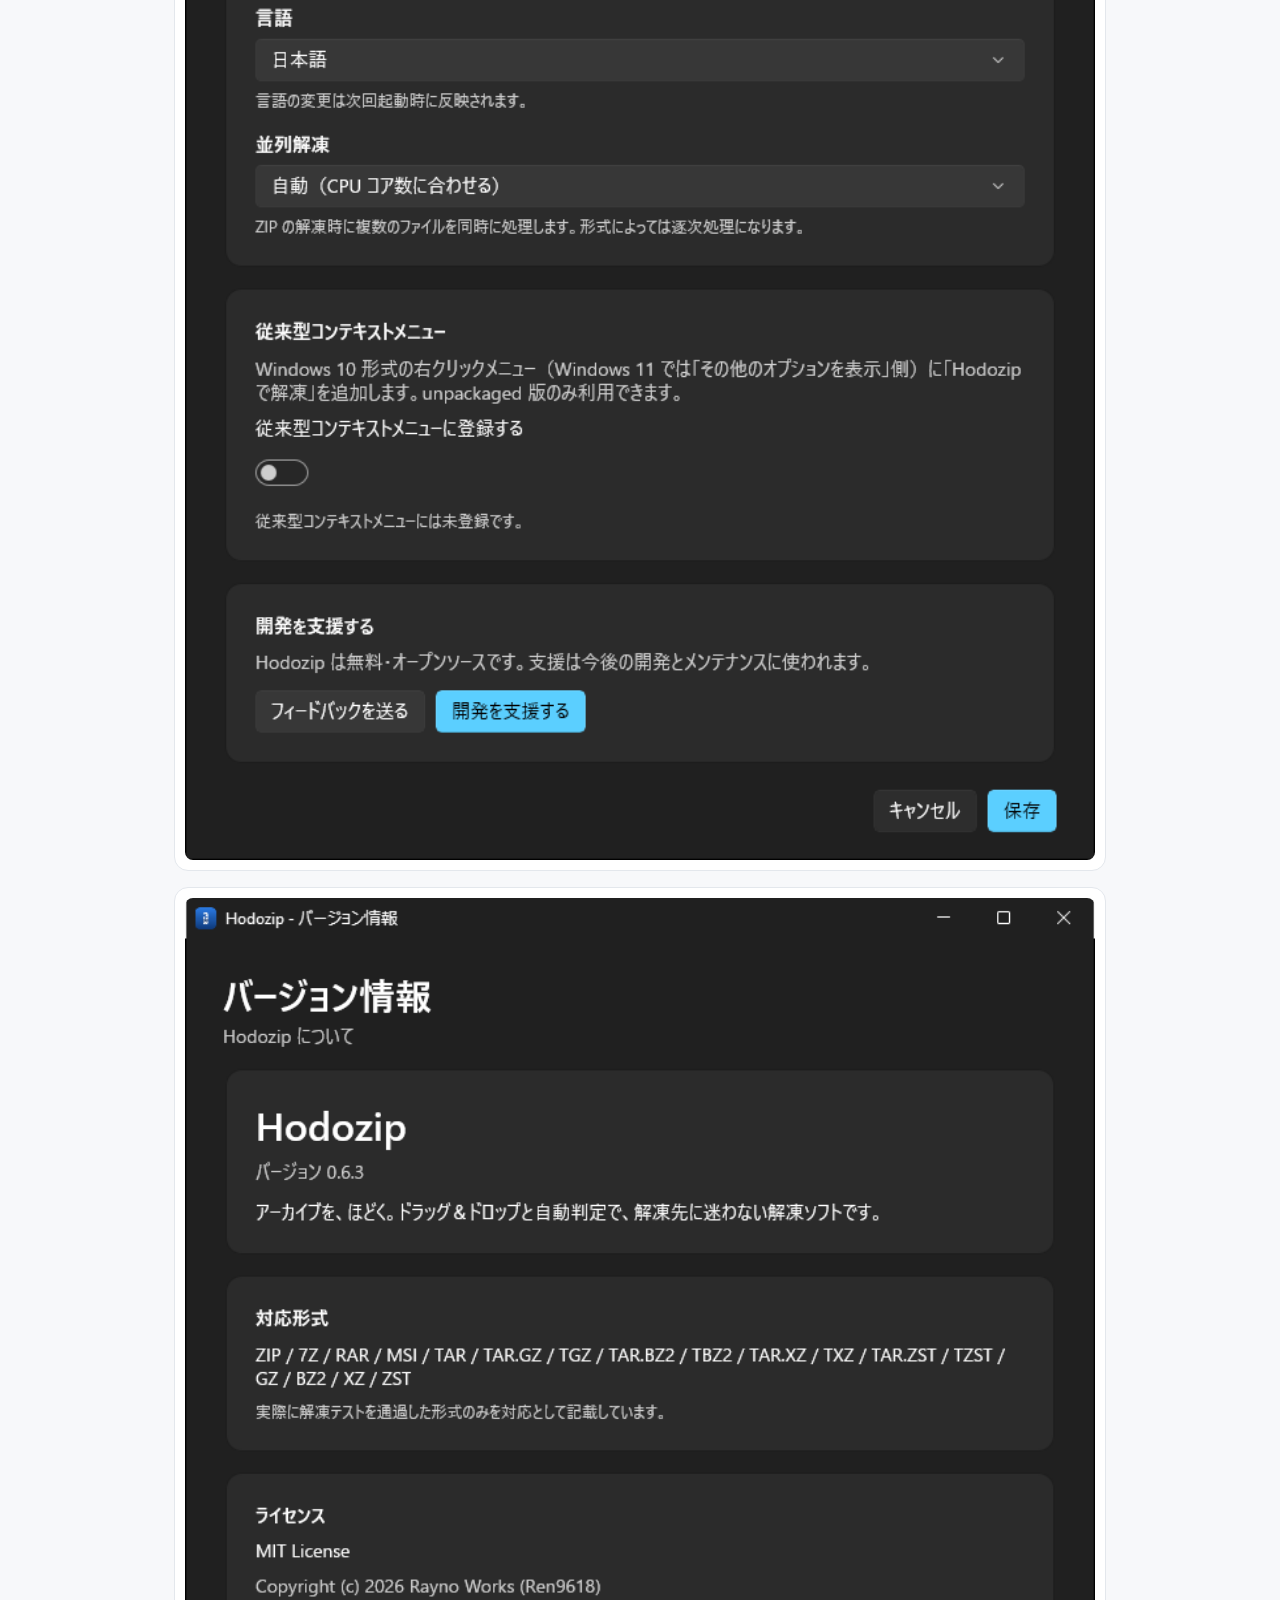
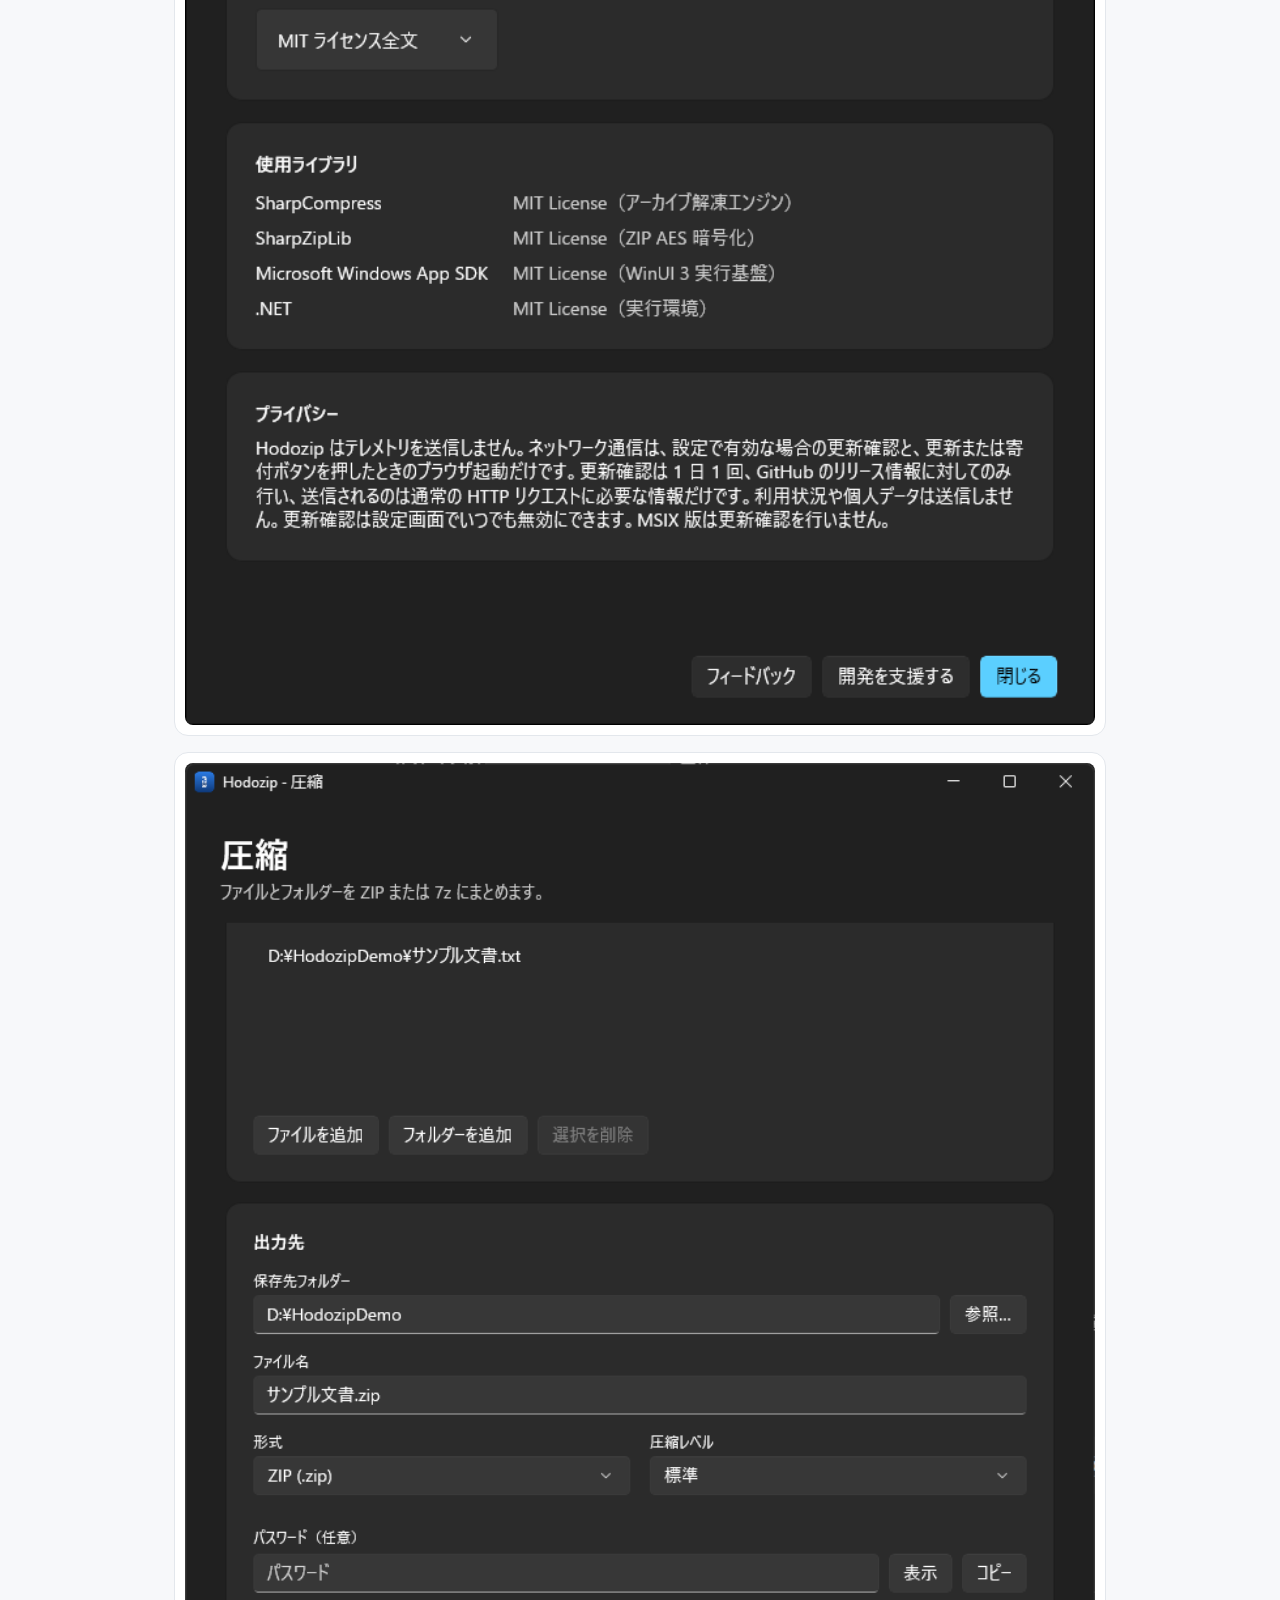
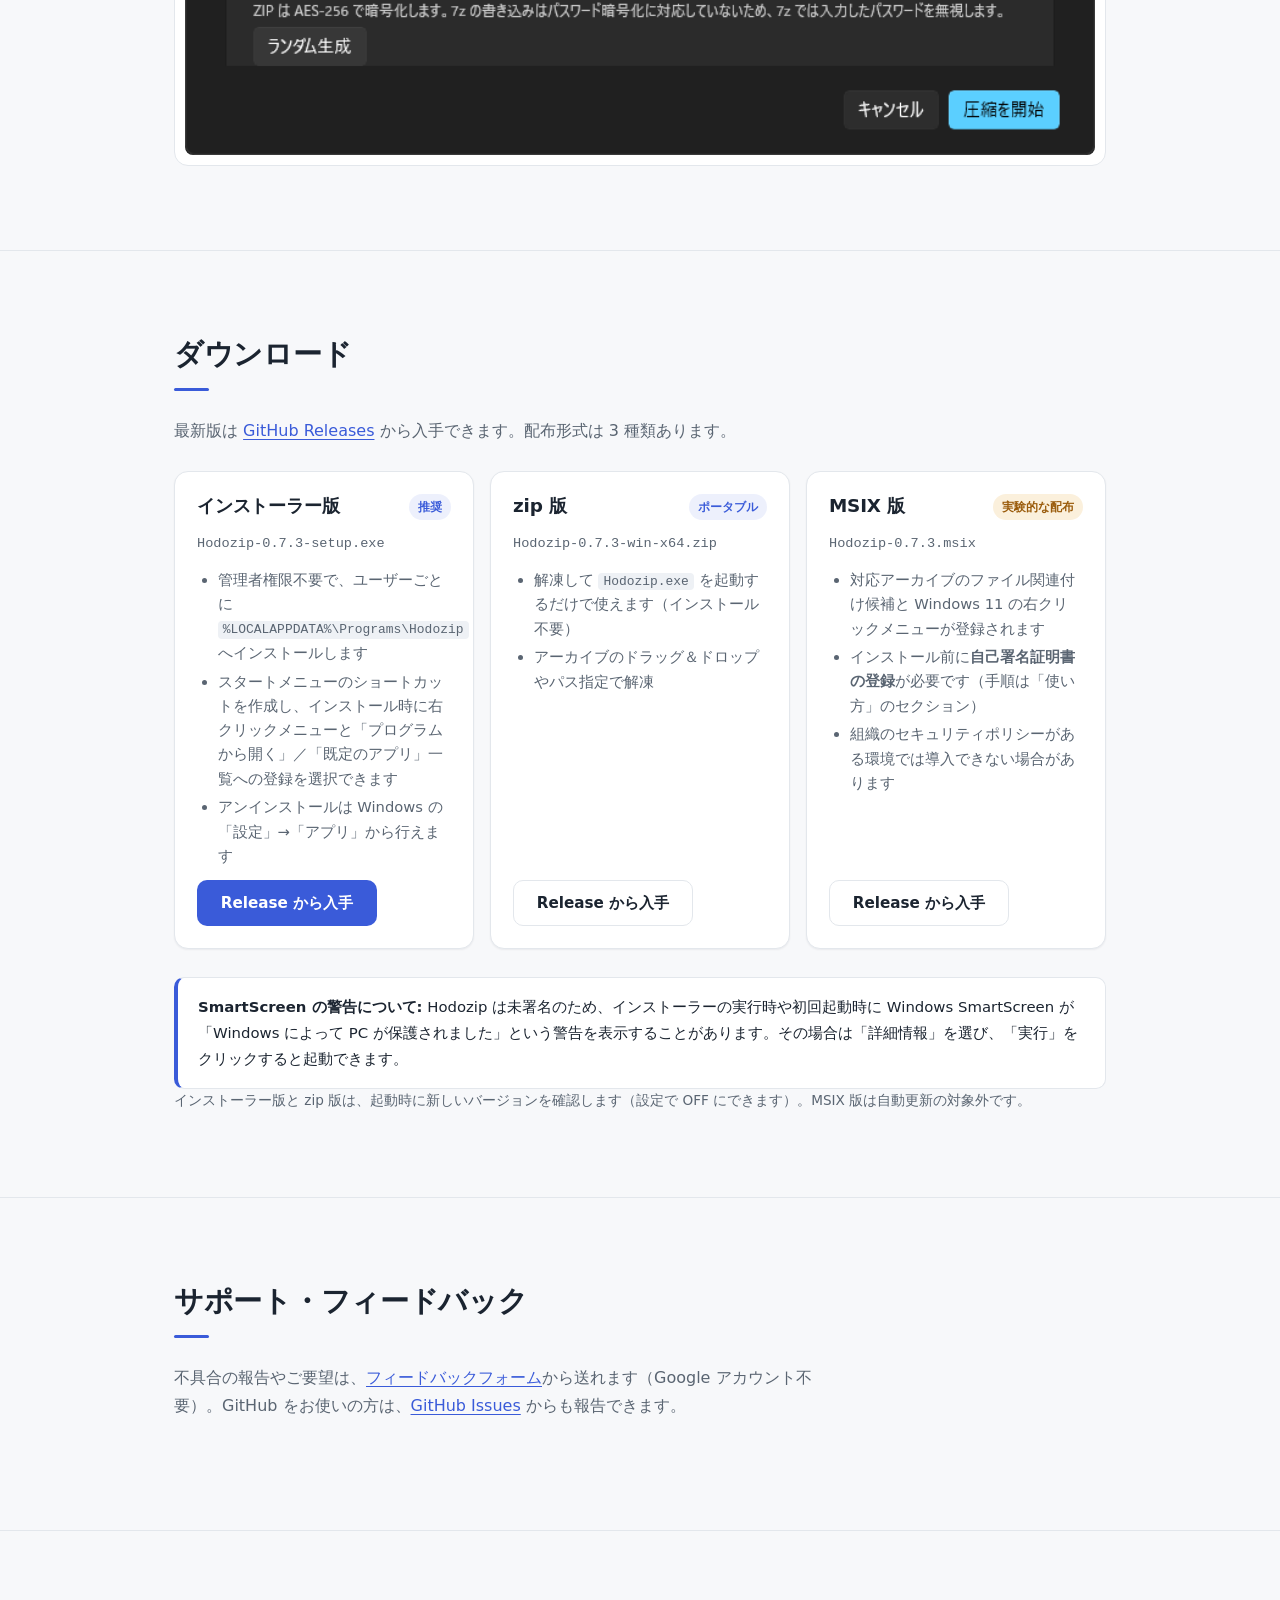
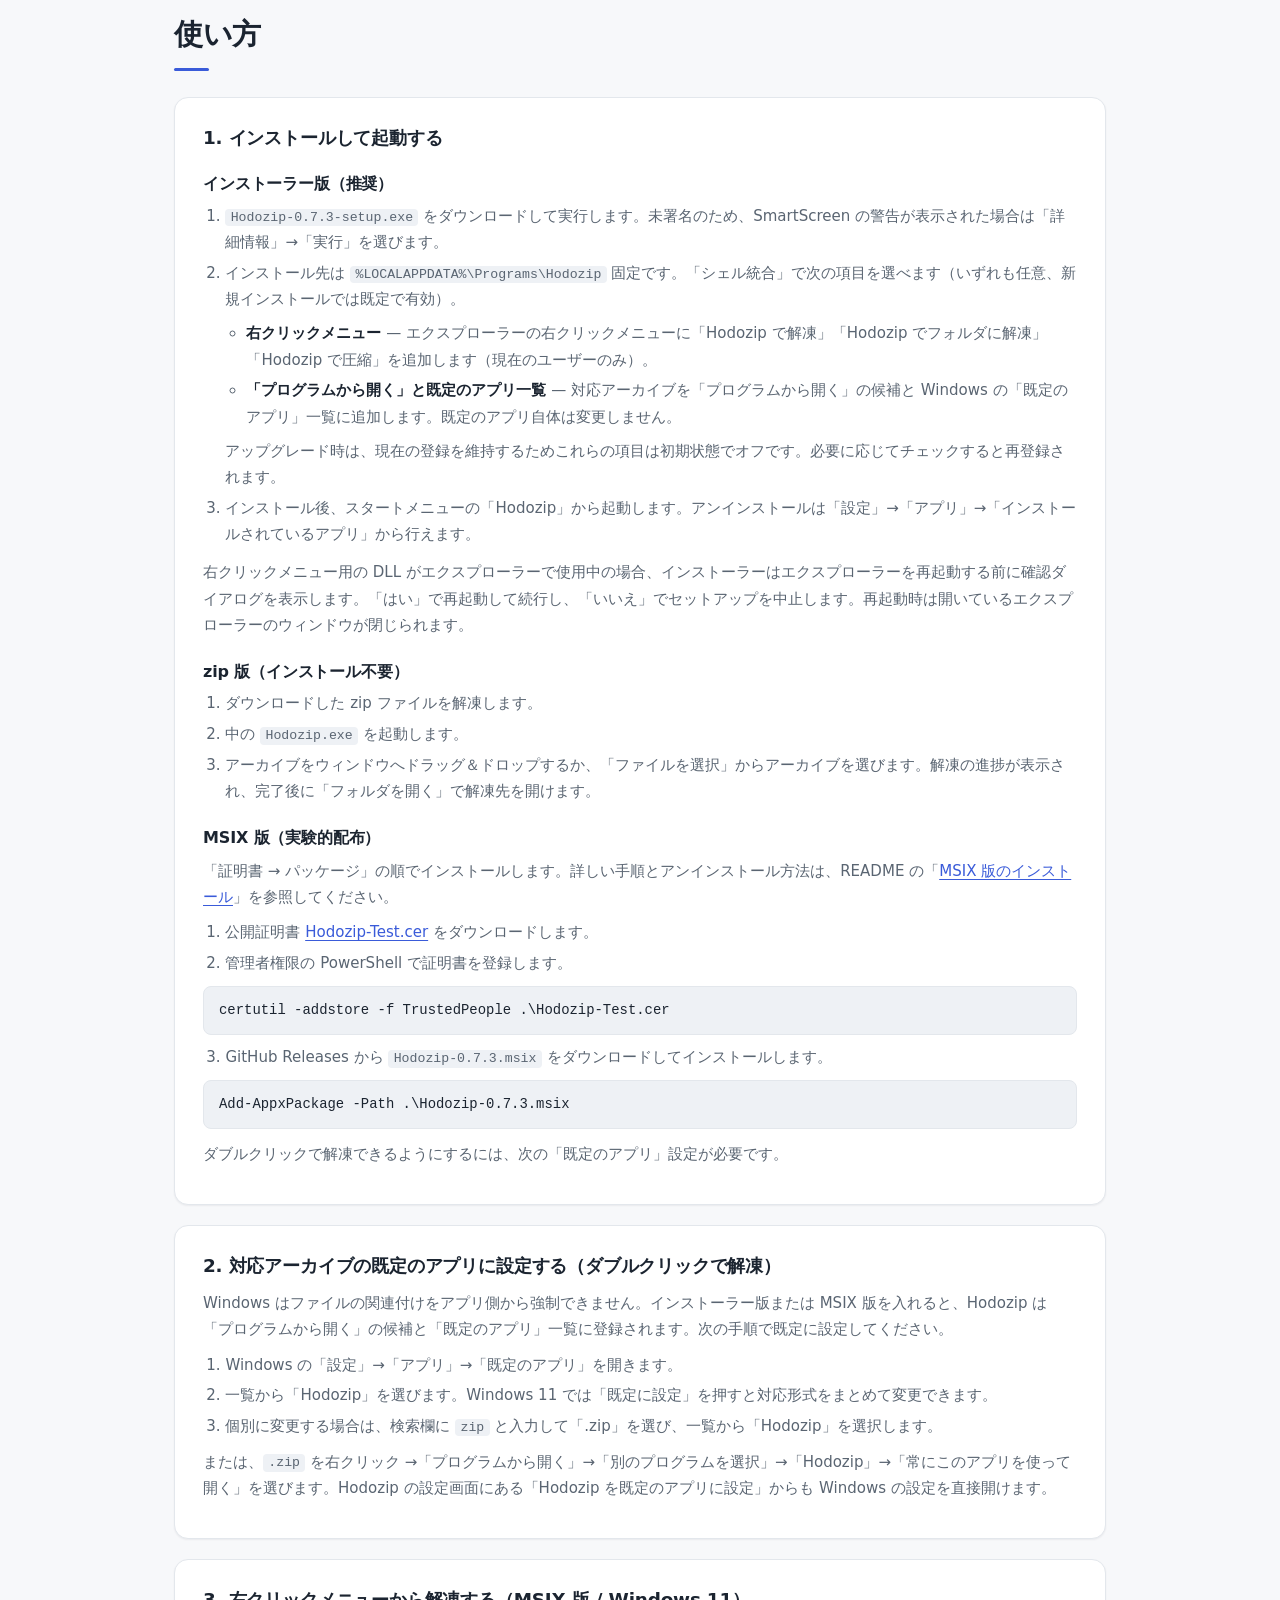
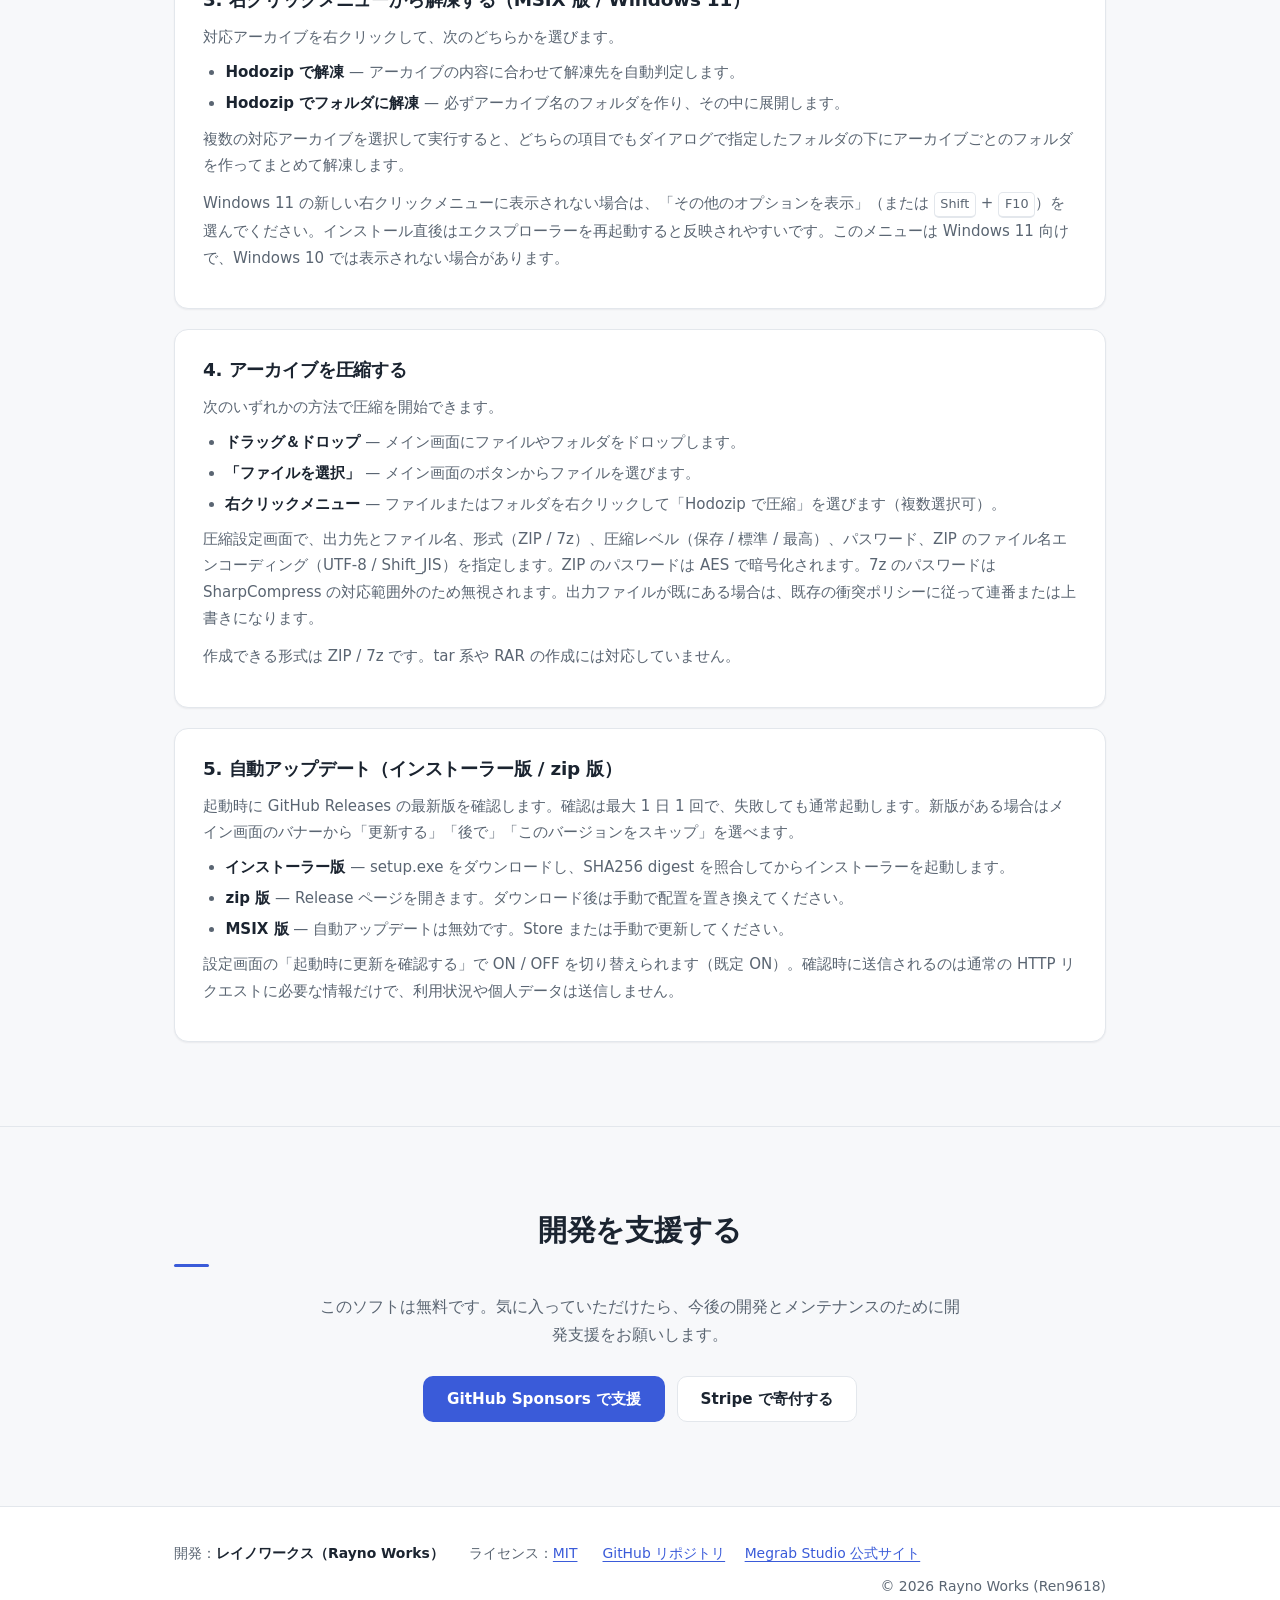
==== commit 15ed580c: "feat: confirm Explorer restart and explain shell integration in installer" ====
--- a/docs/index.html
+++ b/docs/index.html
@@ -244,7 +244,7 @@
         <p class="dl-file">Hodozip-0.7.3-setup.exe</p>
         <ul class="dl-list">
           <li>管理者権限不要で、ユーザーごとに <code>%LOCALAPPDATA%\Programs\Hodozip</code> へインストールします</li>
-          <li>スタートメニューのショートカットを作成し、任意で右クリックメニューと「プログラムから開く」への登録を行います</li>
+          <li>スタートメニューのショートカットを作成し、インストール時に右クリックメニューと「プログラムから開く」／「既定のアプリ」一覧への登録を選択できます</li>
           <li>アンインストールは Windows の「設定」→「アプリ」から行えます</li>
         </ul>
         <a class="btn btn-primary" href="https://github.com/Ren9618/Hodozip/releases/latest">Release から入手</a>
@@ -304,9 +304,16 @@
       <h4>インストーラー版（推奨）</h4>
       <ol>
         <li><code>Hodozip-0.7.3-setup.exe</code> をダウンロードして実行します。未署名のため、SmartScreen の警告が表示された場合は「詳細情報」→「実行」を選びます。</li>
-        <li>インストール先は <code>%LOCALAPPDATA%\Programs\Hodozip</code> 固定です。「シェル統合」で右クリックメニューと「プログラムから開く」／「既定のアプリ」一覧への登録を選べます（いずれも任意、既定で有効）。</li>
+        <li>インストール先は <code>%LOCALAPPDATA%\Programs\Hodozip</code> 固定です。「シェル統合」で次の項目を選べます（いずれも任意、新規インストールでは既定で有効）。
+          <ul>
+            <li><strong>右クリックメニュー</strong> — エクスプローラーの右クリックメニューに「Hodozip で解凍」「Hodozip でフォルダに解凍」「Hodozip で圧縮」を追加します（現在のユーザーのみ）。</li>
+            <li><strong>「プログラムから開く」と既定のアプリ一覧</strong> — 対応アーカイブを「プログラムから開く」の候補と Windows の「既定のアプリ」一覧に追加します。既定のアプリ自体は変更しません。</li>
+          </ul>
+          アップグレード時は、現在の登録を維持するためこれらの項目は初期状態でオフです。必要に応じてチェックすると再登録されます。
+        </li>
         <li>インストール後、スタートメニューの「Hodozip」から起動します。アンインストールは「設定」→「アプリ」→「インストールされているアプリ」から行えます。</li>
       </ol>
+      <p class="note">右クリックメニュー用の DLL がエクスプローラーで使用中の場合、インストーラーはエクスプローラーを再起動する前に確認ダイアログを表示します。「はい」で再起動して続行し、「いいえ」でセットアップを中止します。再起動時は開いているエクスプローラーのウィンドウが閉じられます。</p>
       <h4>zip 版（インストール不要）</h4>
       <ol>
         <li>ダウンロードした zip ファイルを解凍します。</li>
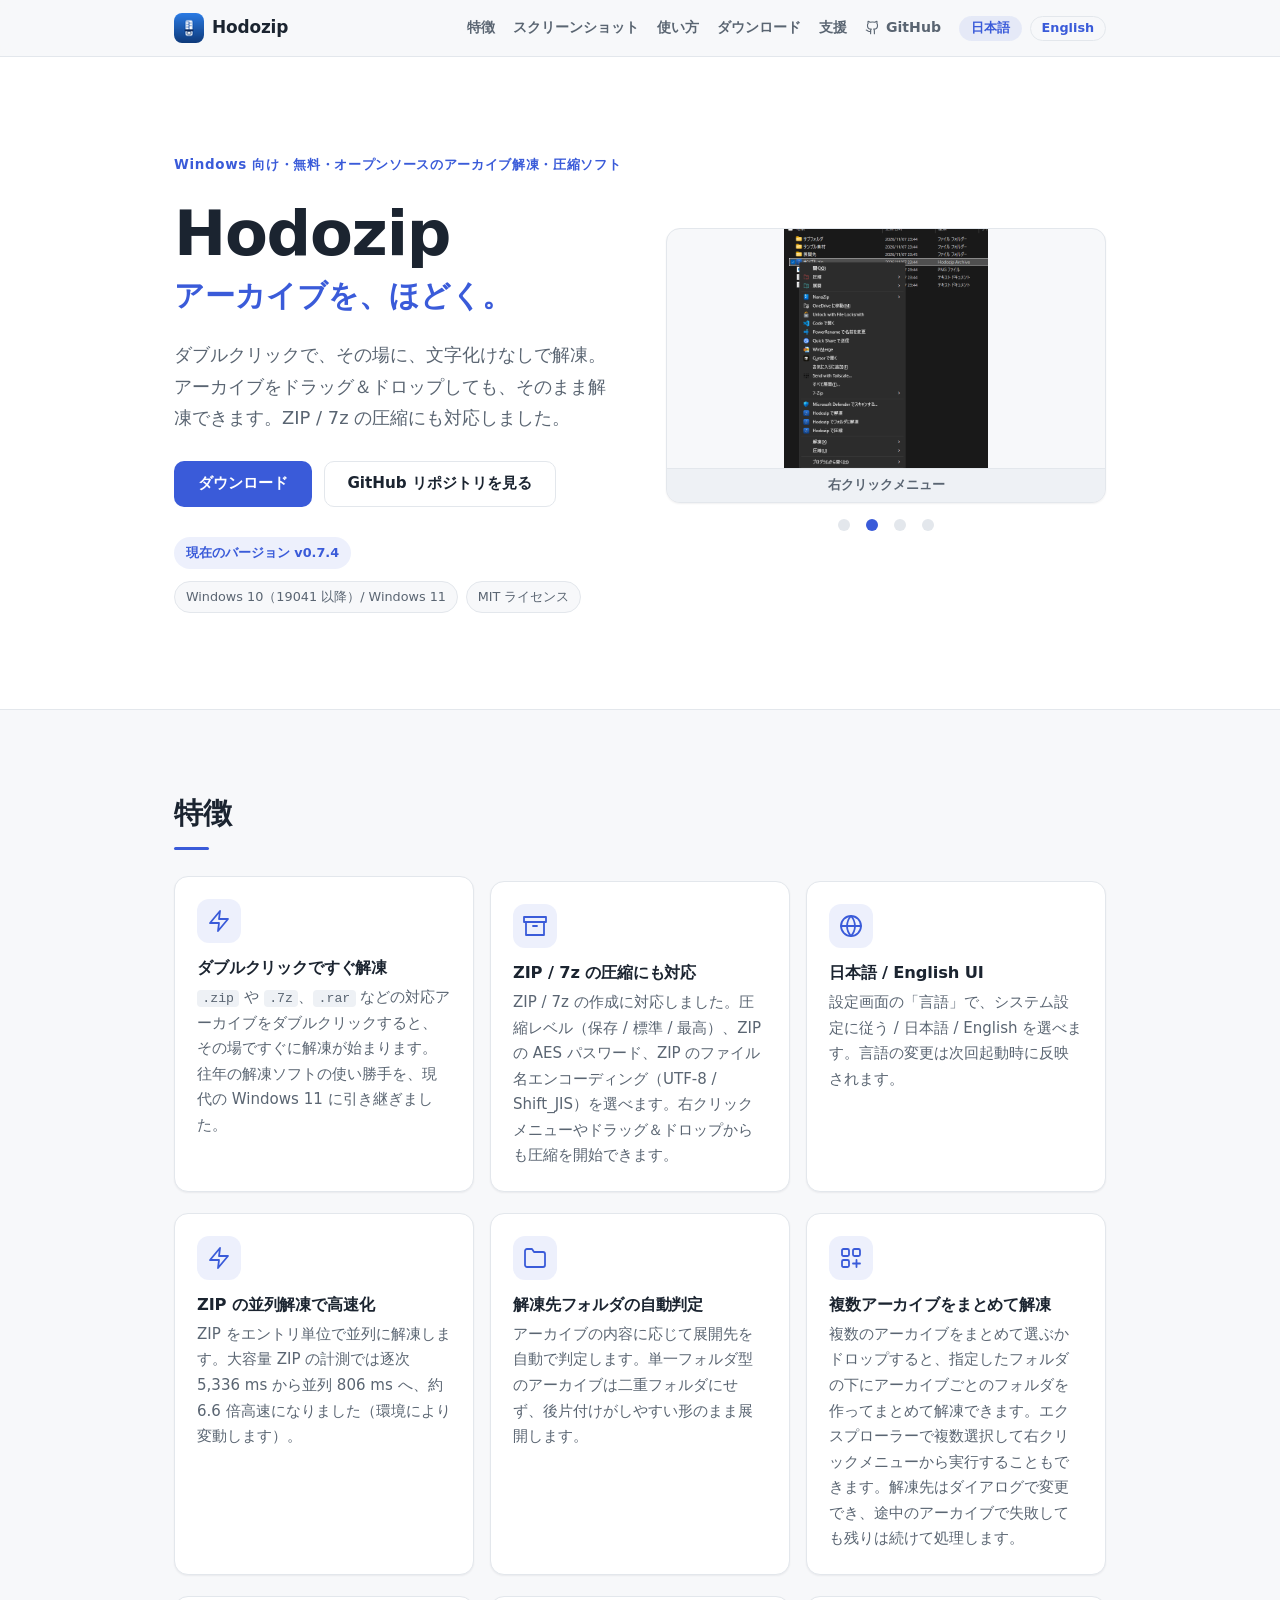
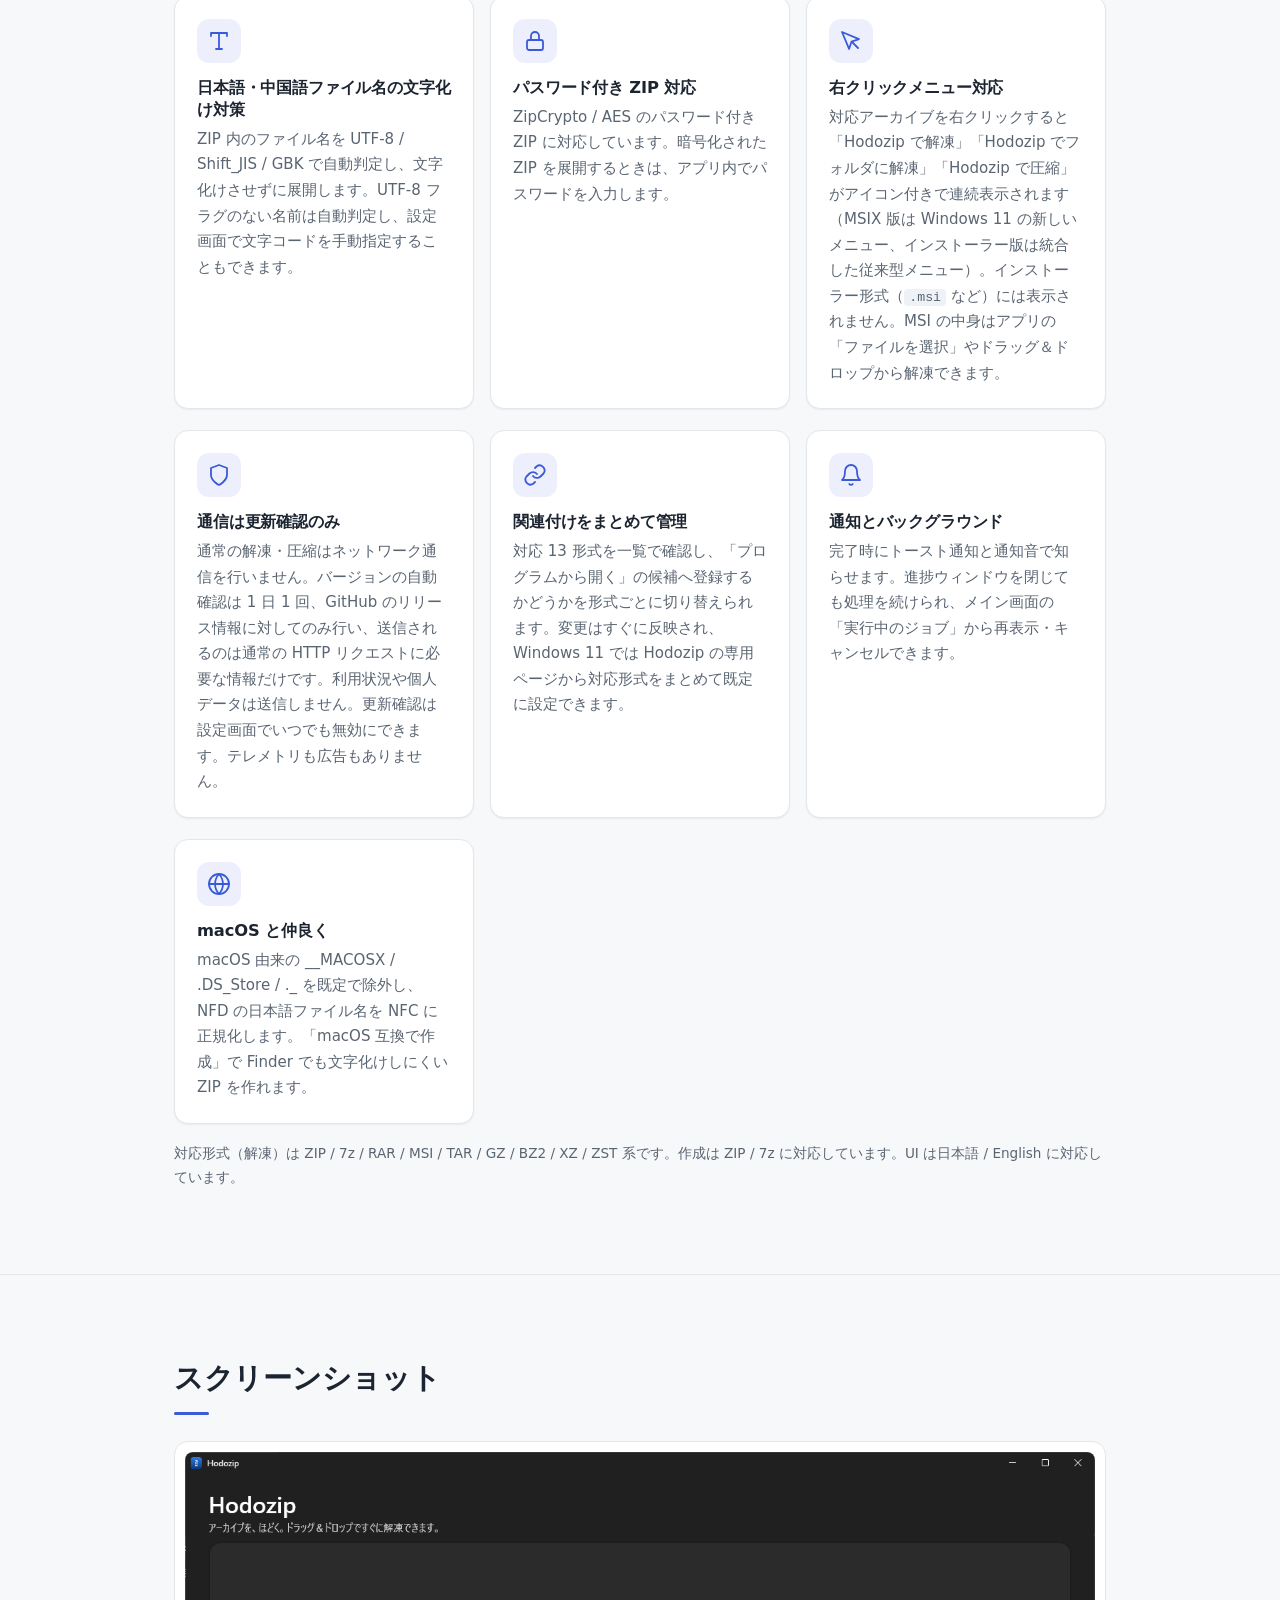
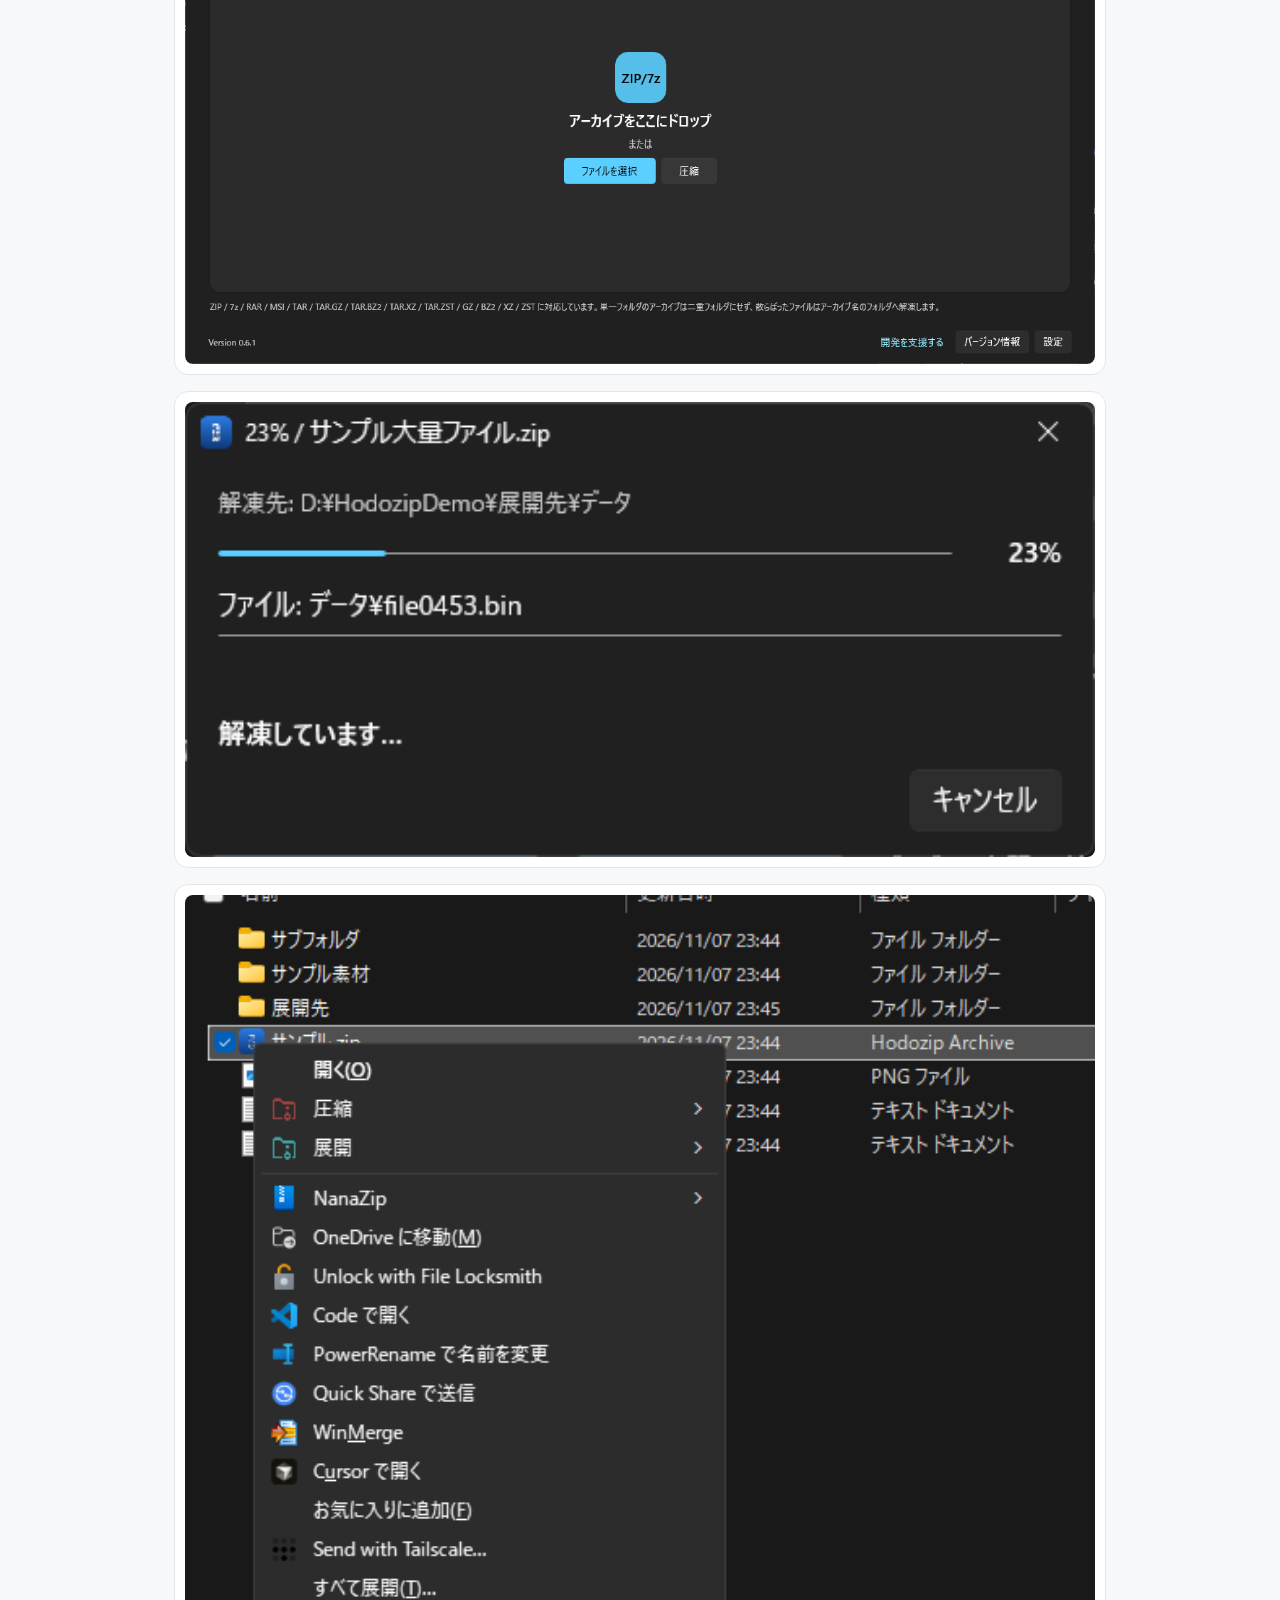
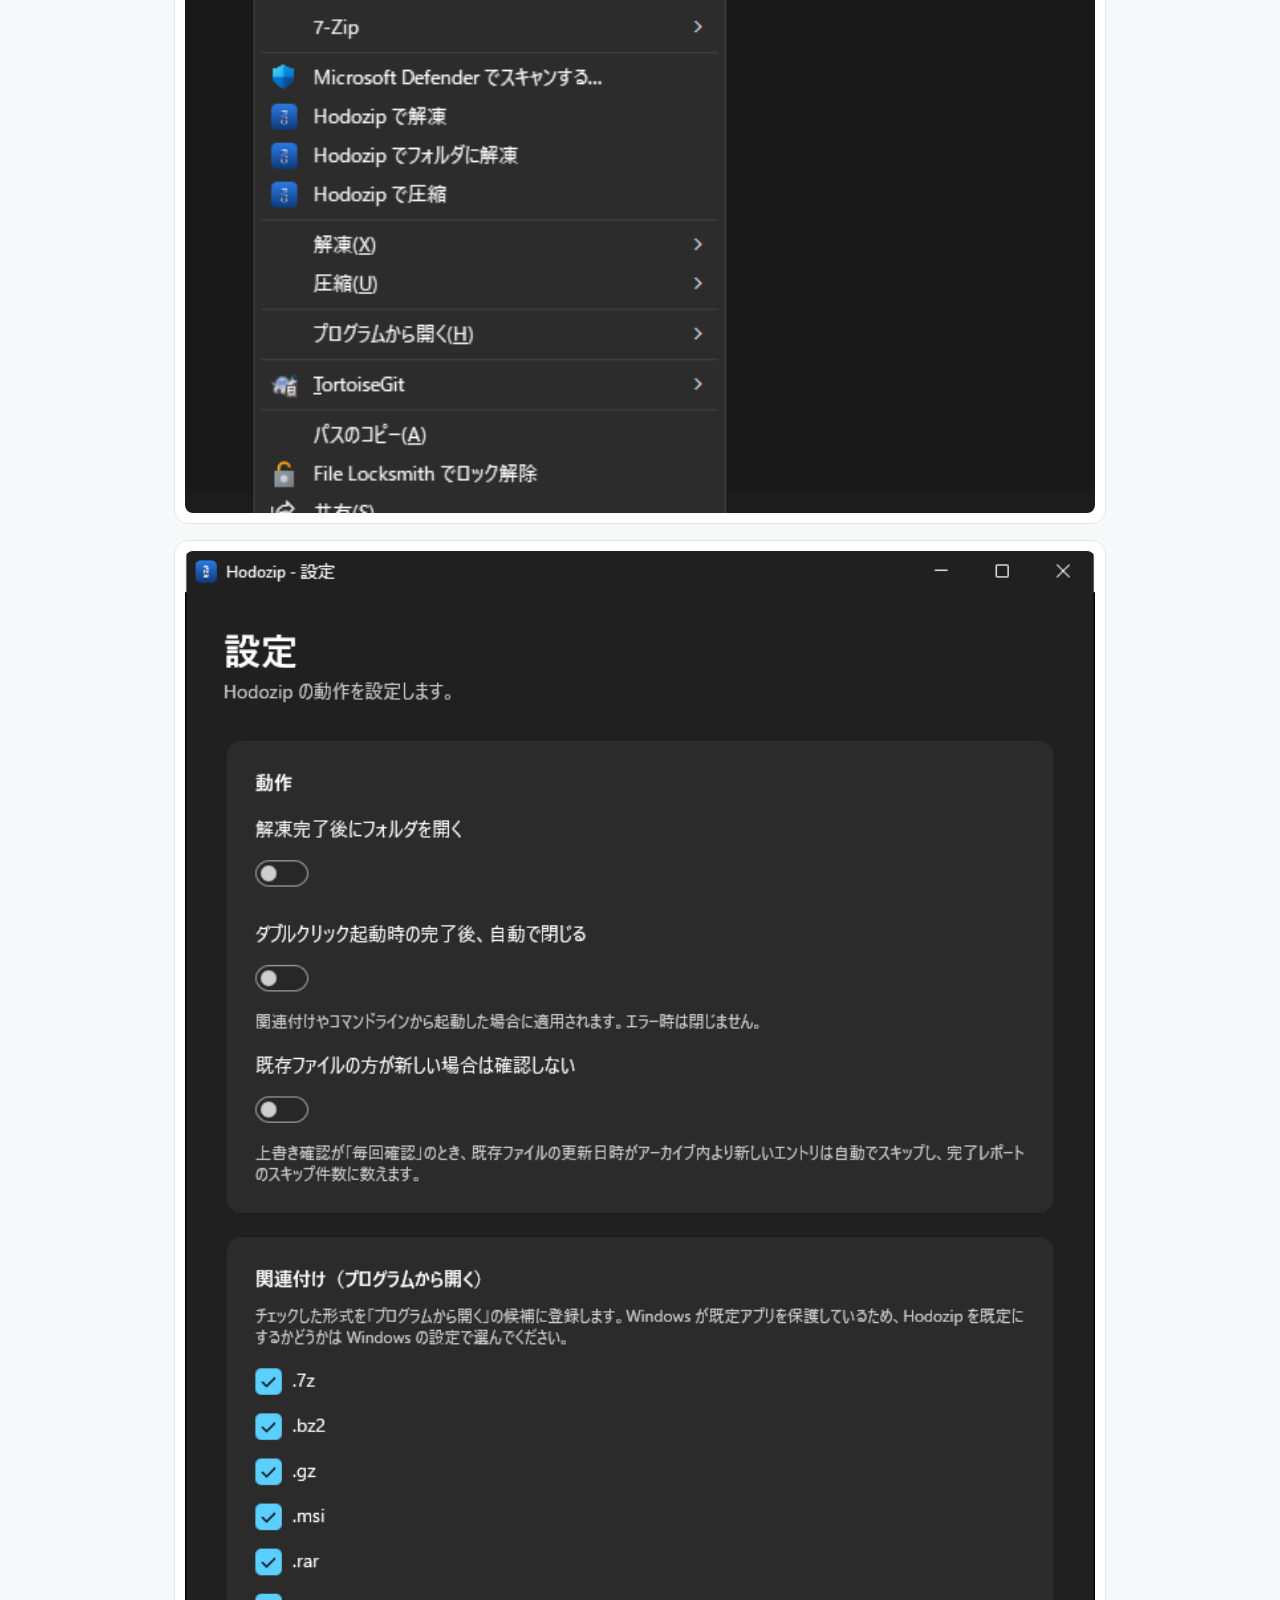
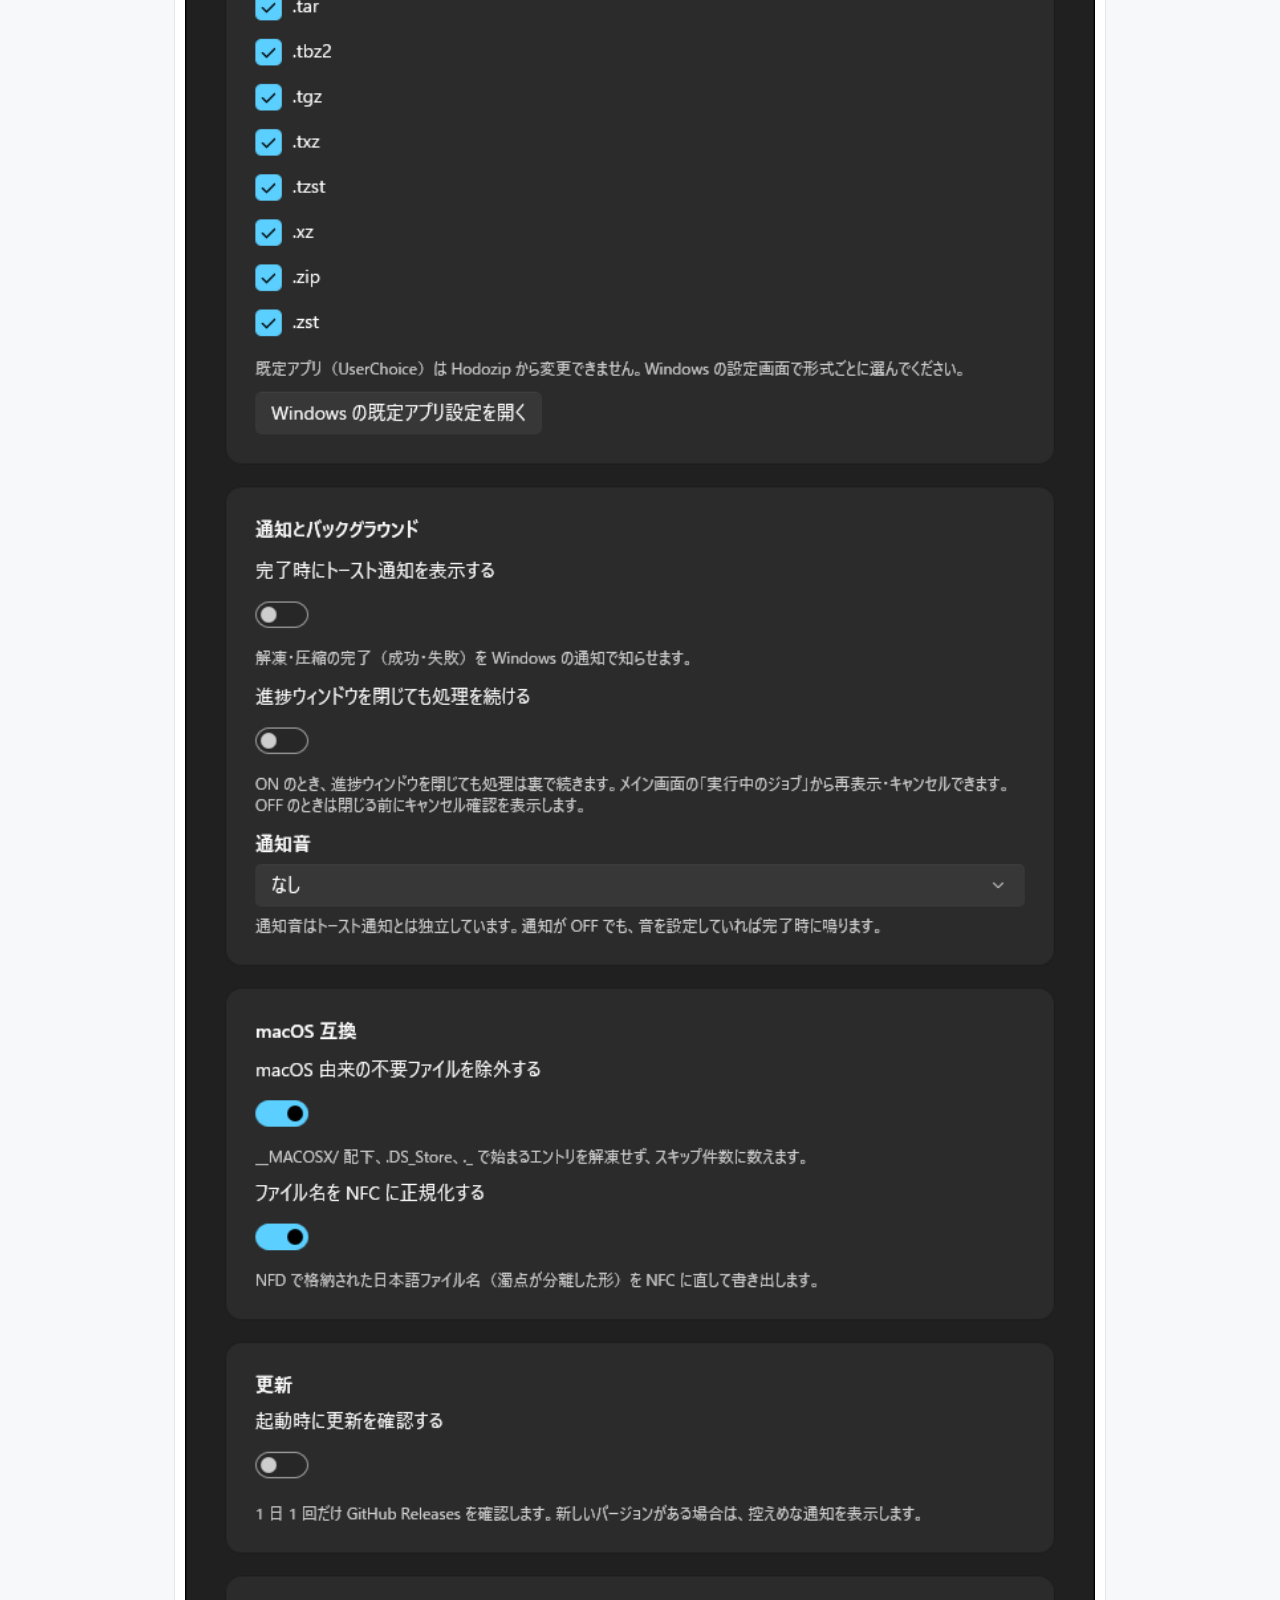
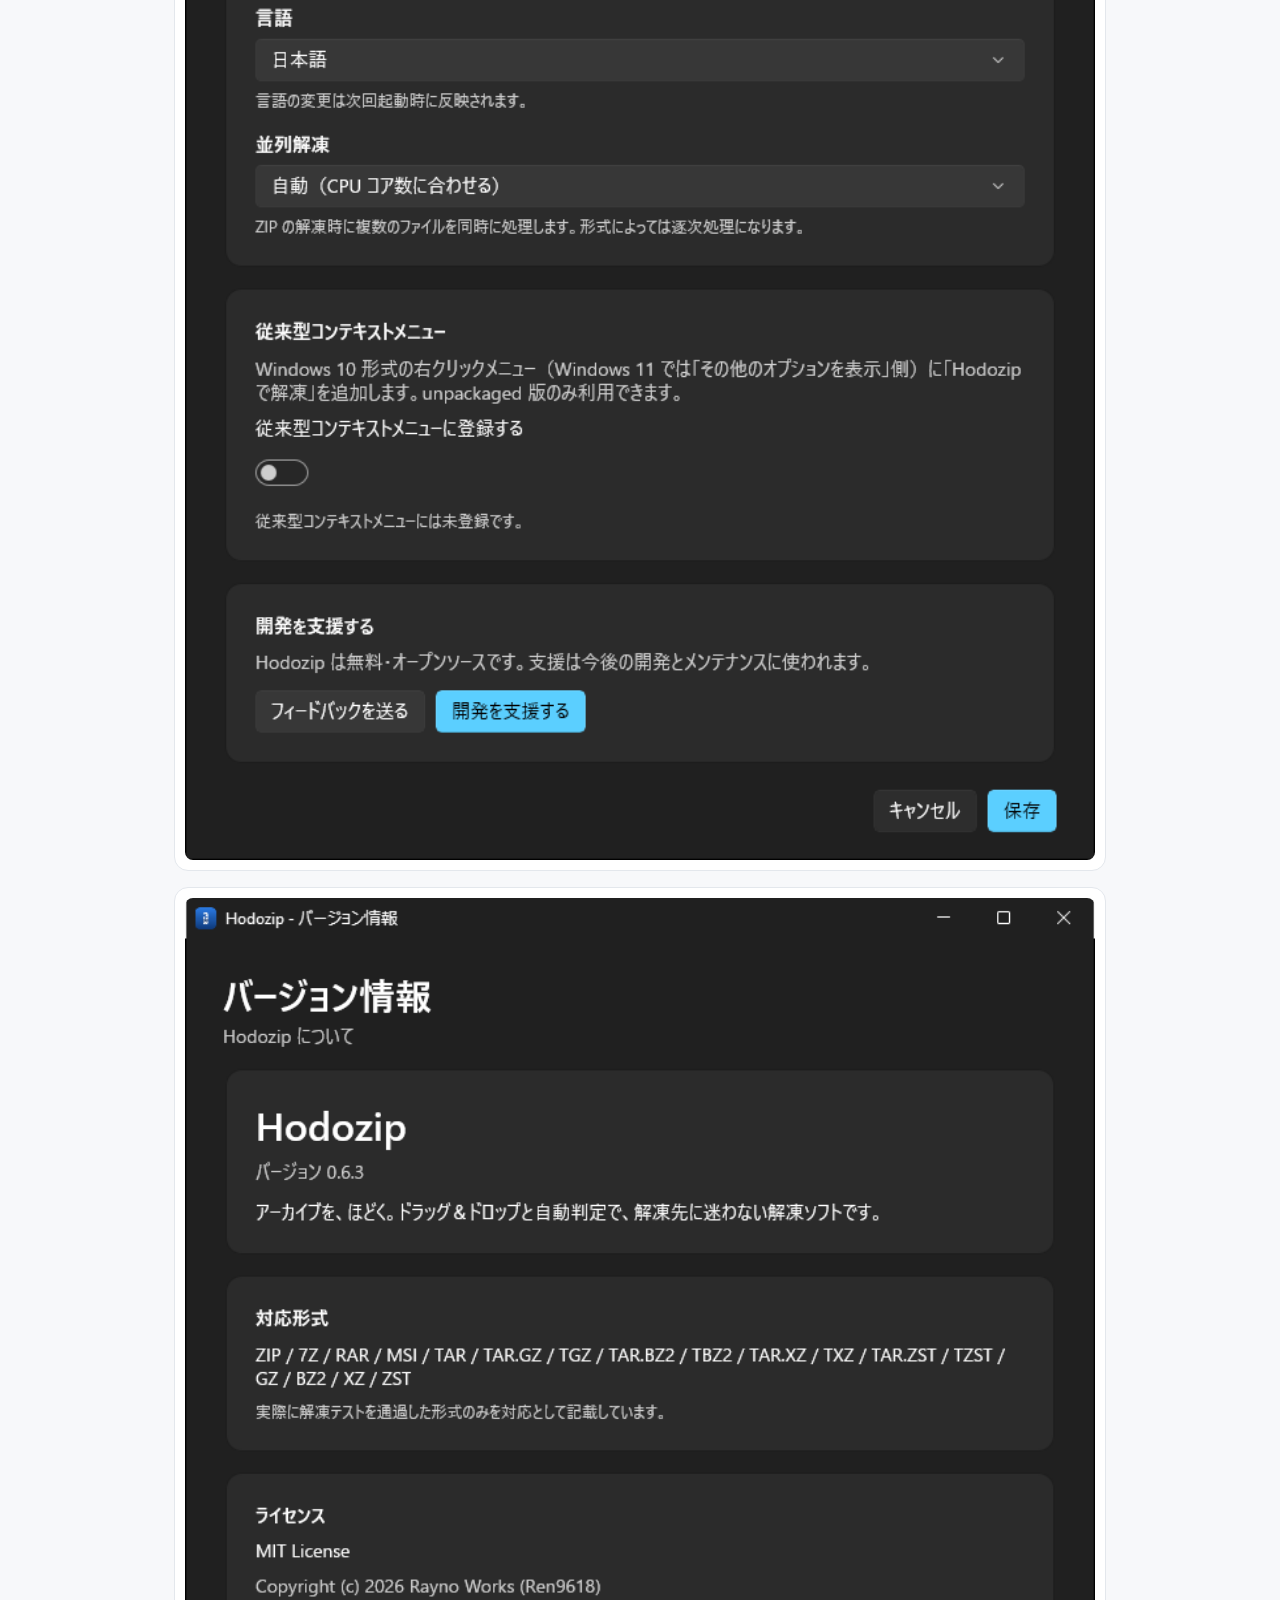
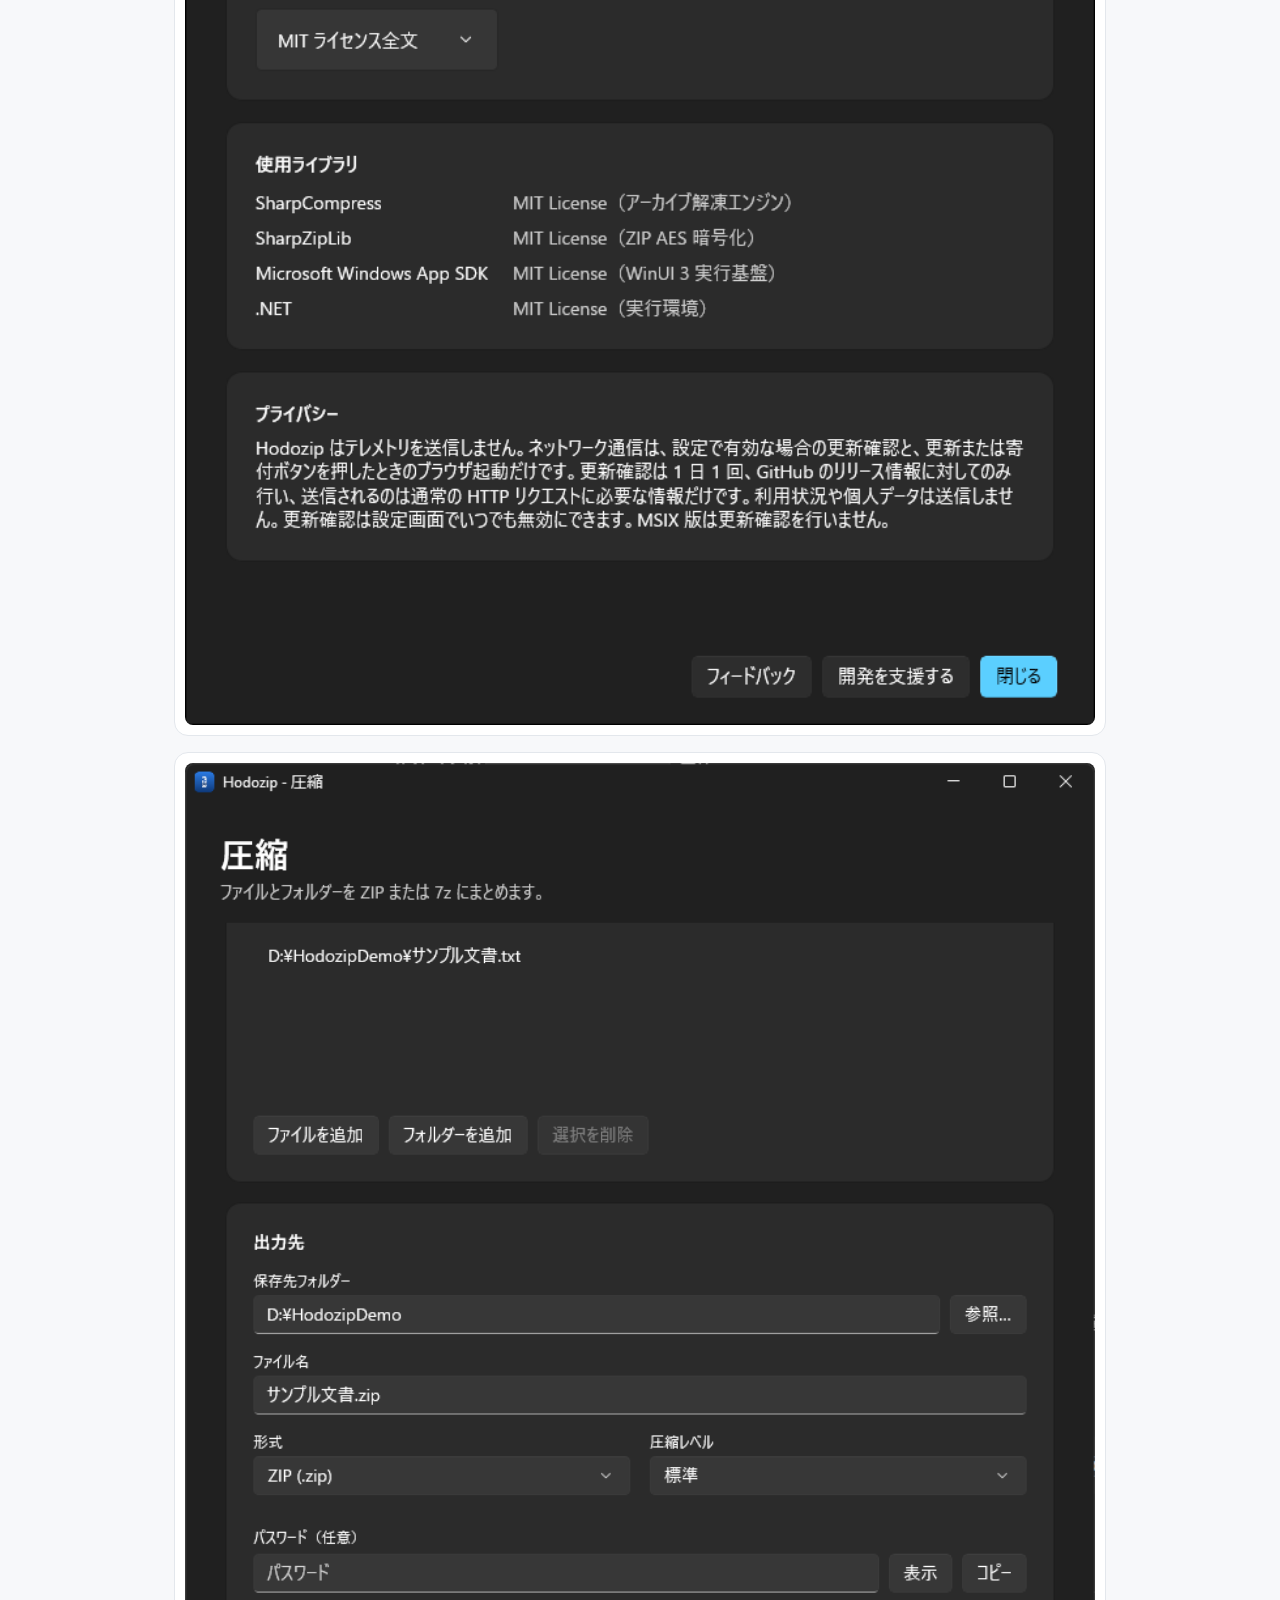
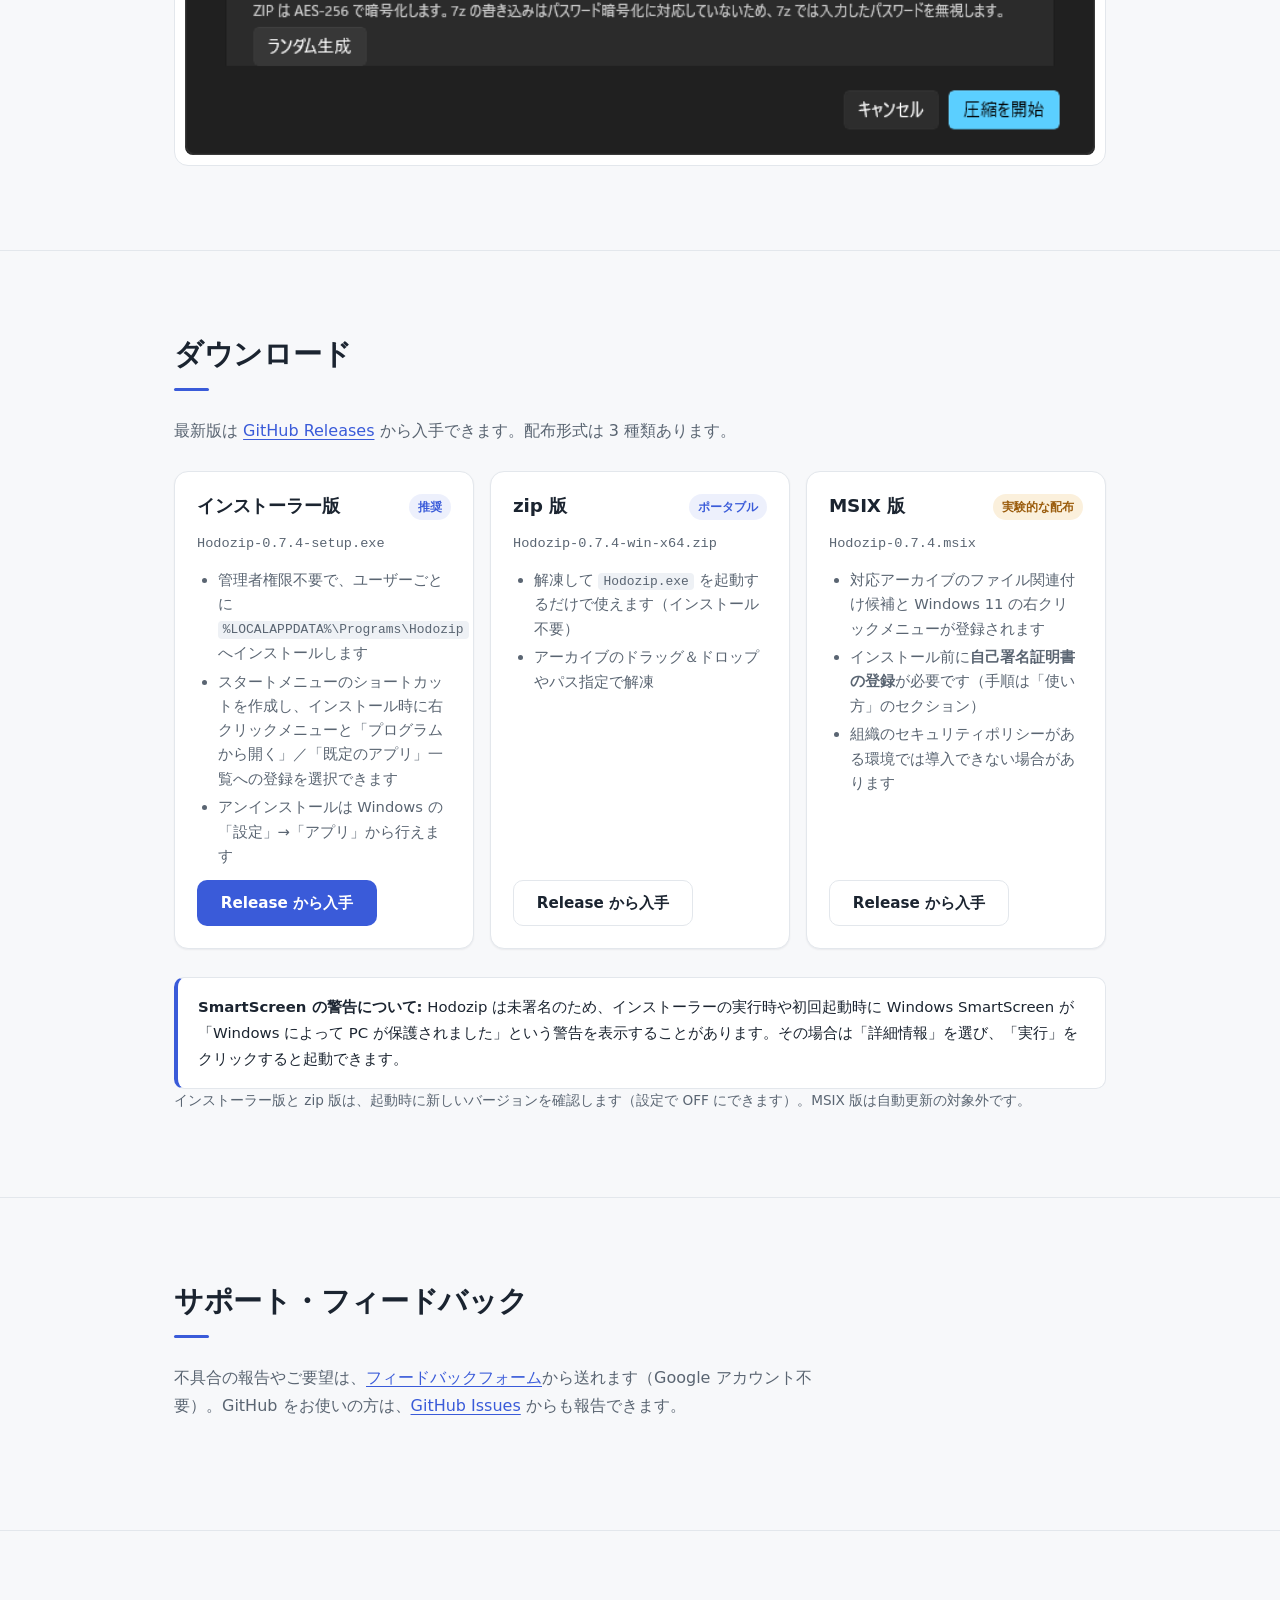
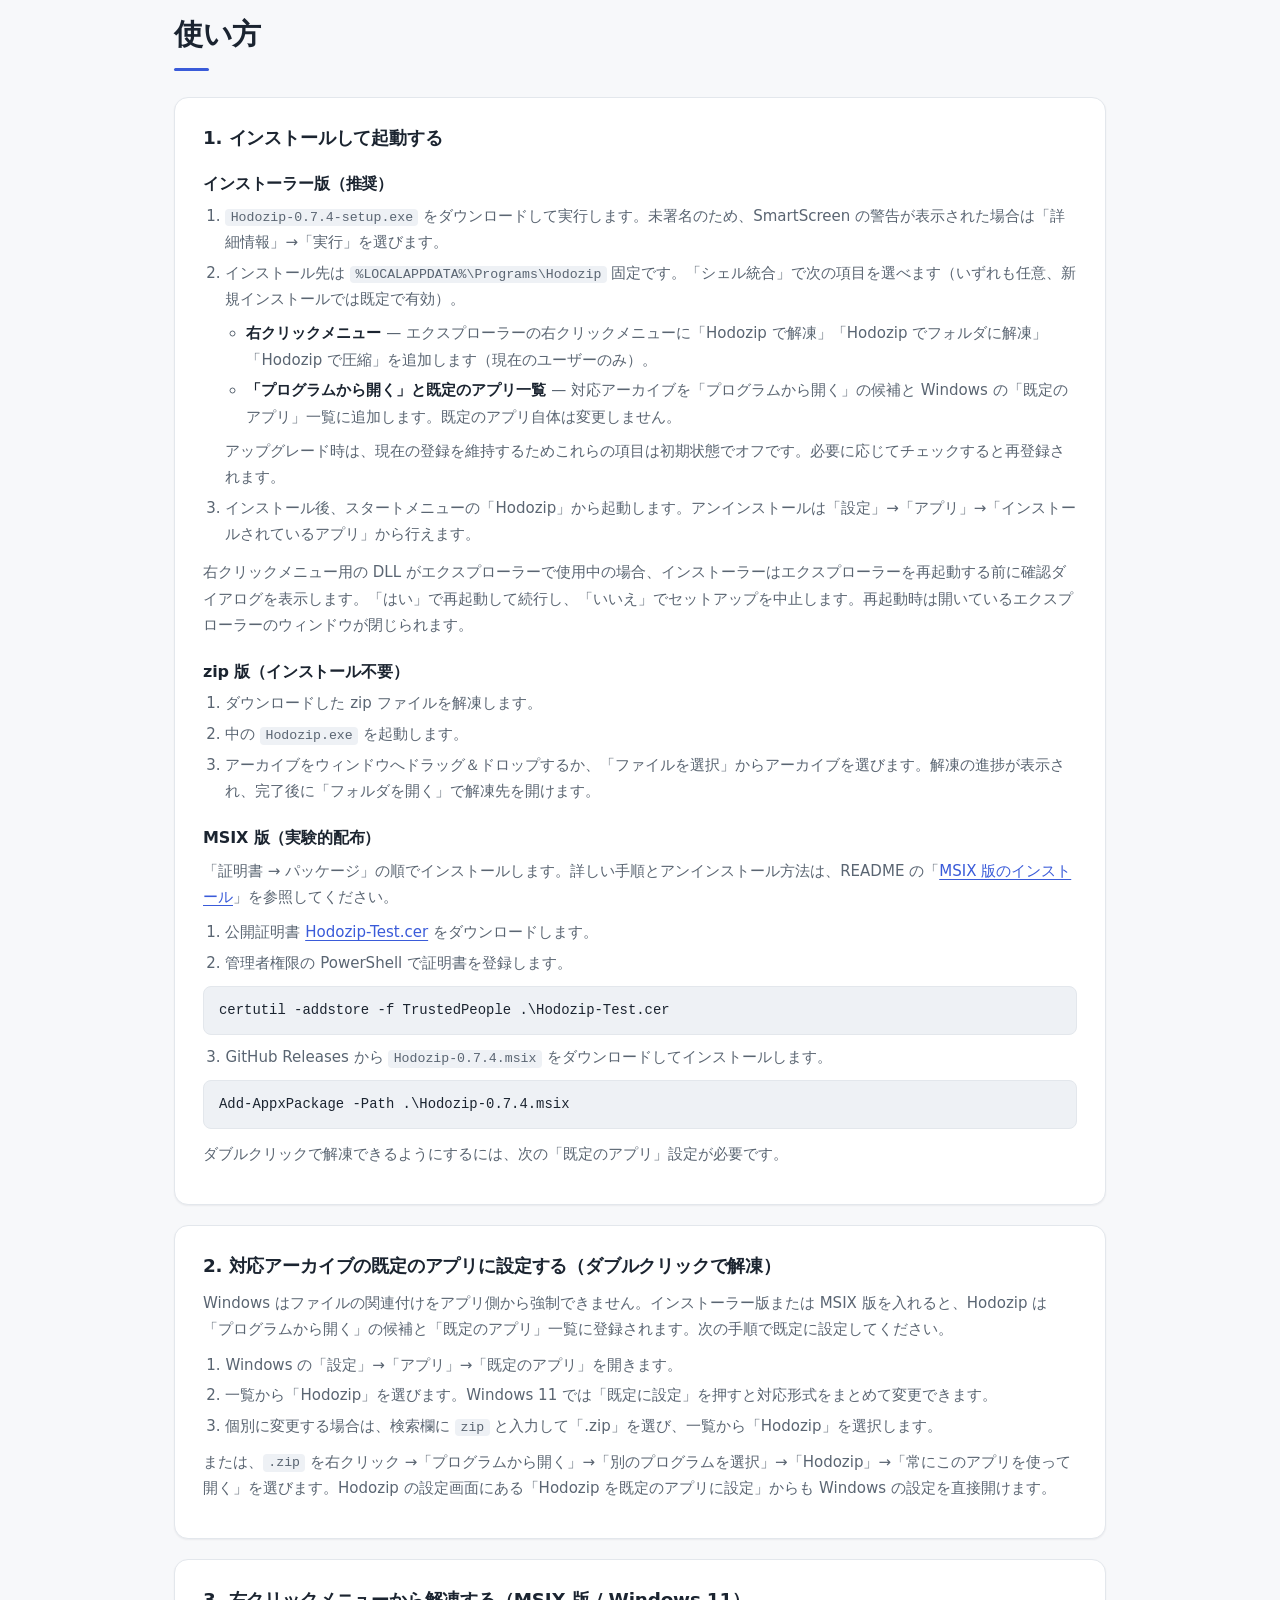
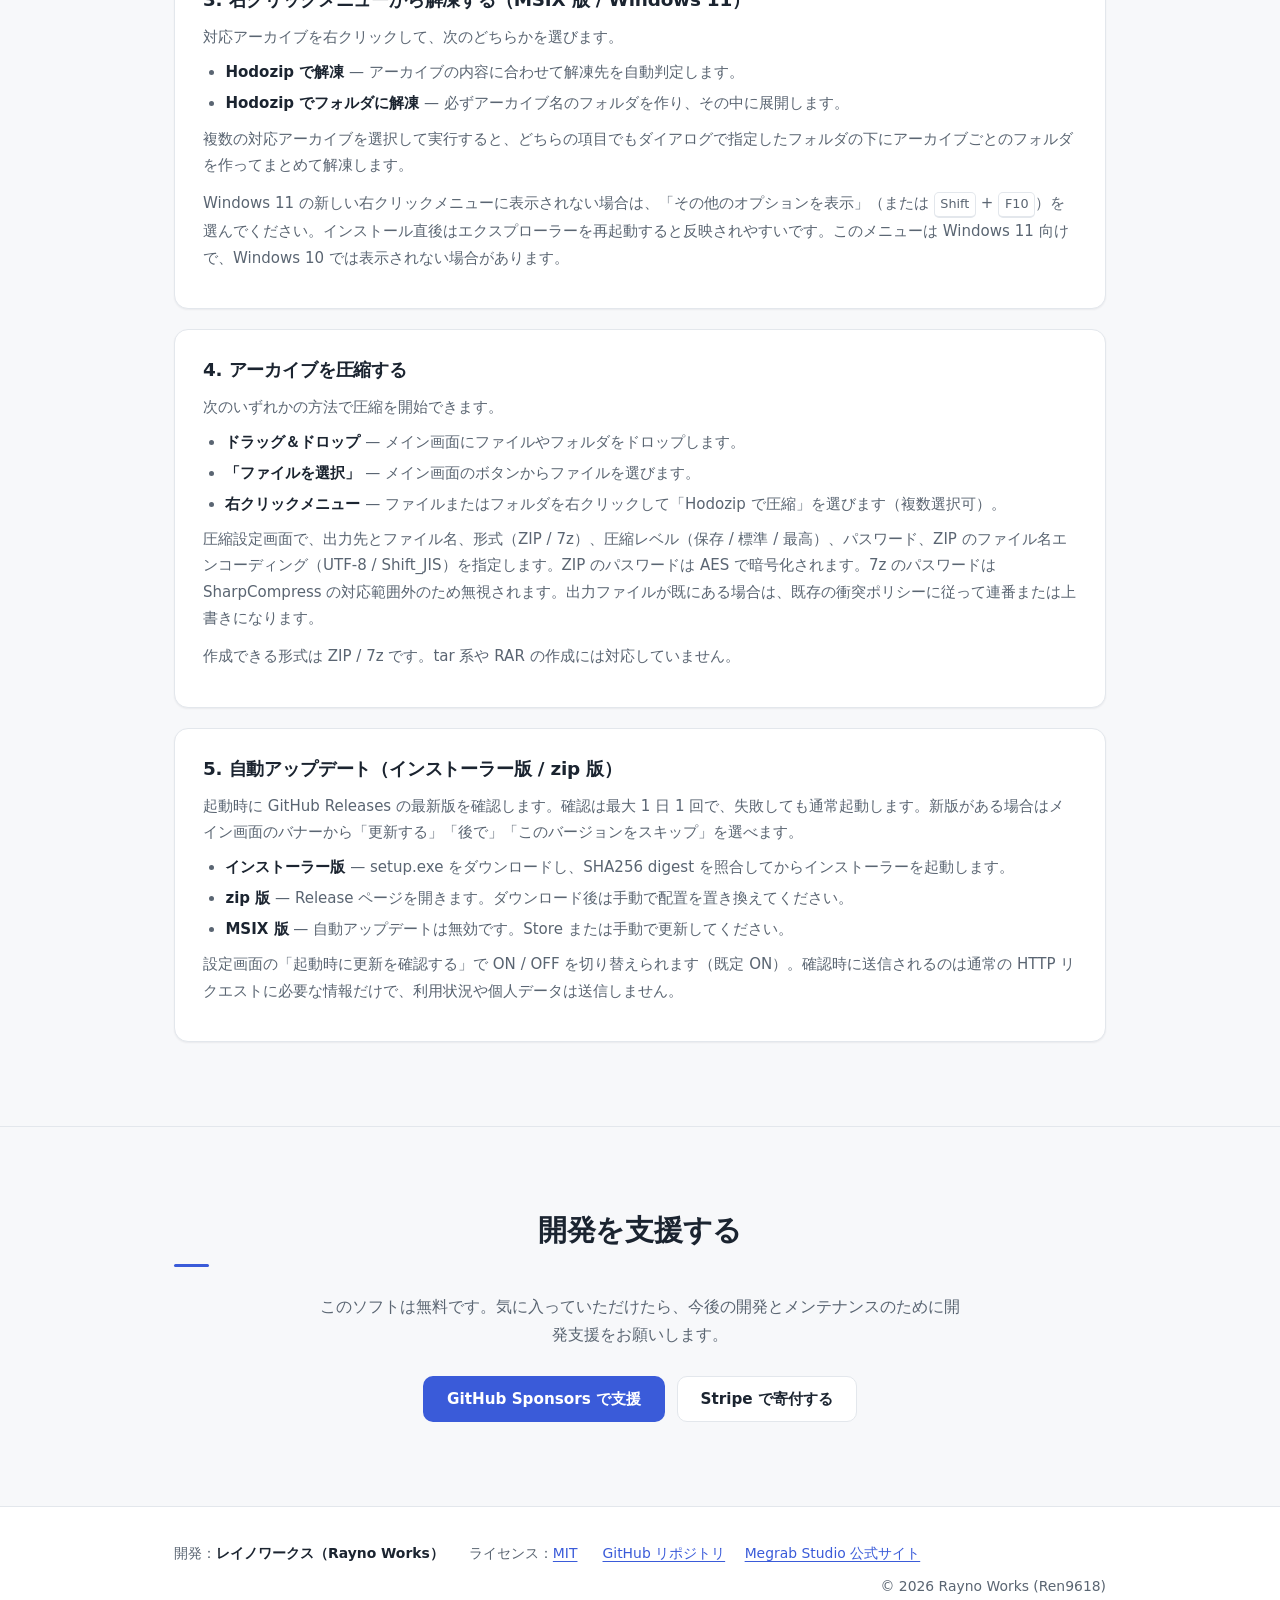
==== commit c454285b: "chore: bump version to 0.7.4" ====
--- a/docs/index.html
+++ b/docs/index.html
@@ -67,7 +67,7 @@
         <a class="btn btn-ghost" href="https://github.com/Ren9618/Hodozip">GitHub リポジトリを見る</a>
       </div>
       <ul class="hero-chips" aria-label="バージョンと動作環境">
-        <li class="chip-accent">現在のバージョン v0.7.3</li>
+        <li class="chip-accent">現在のバージョン v0.7.4</li>
         <li>Windows 10（19041 以降）/ Windows 11</li>
         <li>MIT ライセンス</li>
       </ul>
@@ -241,7 +241,7 @@
           <h3>インストーラー版</h3>
           <span class="badge">推奨</span>
         </div>
-        <p class="dl-file">Hodozip-0.7.3-setup.exe</p>
+        <p class="dl-file">Hodozip-0.7.4-setup.exe</p>
         <ul class="dl-list">
           <li>管理者権限不要で、ユーザーごとに <code>%LOCALAPPDATA%\Programs\Hodozip</code> へインストールします</li>
           <li>スタートメニューのショートカットを作成し、インストール時に右クリックメニューと「プログラムから開く」／「既定のアプリ」一覧への登録を選択できます</li>
@@ -254,7 +254,7 @@
           <h3>zip 版</h3>
           <span class="badge">ポータブル</span>
         </div>
-        <p class="dl-file">Hodozip-0.7.3-win-x64.zip</p>
+        <p class="dl-file">Hodozip-0.7.4-win-x64.zip</p>
         <ul class="dl-list">
           <li>解凍して <code>Hodozip.exe</code> を起動するだけで使えます（インストール不要）</li>
           <li>アーカイブのドラッグ＆ドロップやパス指定で解凍</li>
@@ -266,7 +266,7 @@
           <h3>MSIX 版</h3>
           <span class="badge badge-warn">実験的な配布</span>
         </div>
-        <p class="dl-file">Hodozip-0.7.3.msix</p>
+        <p class="dl-file">Hodozip-0.7.4.msix</p>
         <ul class="dl-list">
           <li>対応アーカイブのファイル関連付け候補と Windows 11 の右クリックメニューが登録されます</li>
           <li>インストール前に<strong>自己署名証明書の登録</strong>が必要です（手順は「使い方」のセクション）</li>
@@ -303,7 +303,7 @@
       <h3>1. インストールして起動する</h3>
       <h4>インストーラー版（推奨）</h4>
       <ol>
-        <li><code>Hodozip-0.7.3-setup.exe</code> をダウンロードして実行します。未署名のため、SmartScreen の警告が表示された場合は「詳細情報」→「実行」を選びます。</li>
+        <li><code>Hodozip-0.7.4-setup.exe</code> をダウンロードして実行します。未署名のため、SmartScreen の警告が表示された場合は「詳細情報」→「実行」を選びます。</li>
         <li>インストール先は <code>%LOCALAPPDATA%\Programs\Hodozip</code> 固定です。「シェル統合」で次の項目を選べます（いずれも任意、新規インストールでは既定で有効）。
           <ul>
             <li><strong>右クリックメニュー</strong> — エクスプローラーの右クリックメニューに「Hodozip で解凍」「Hodozip でフォルダに解凍」「Hodozip で圧縮」を追加します（現在のユーザーのみ）。</li>
@@ -323,14 +323,14 @@
       <h4>MSIX 版（実験的配布）</h4>
       <p>「証明書 → パッケージ」の順でインストールします。詳しい手順とアンインストール方法は、README の「<a class="inline-link" href="https://github.com/Ren9618/Hodozip#msix-版のインストール上級者向け実験的">MSIX 版のインストール</a>」を参照してください。</p>
       <ol>
-        <li>公開証明書 <a class="inline-link" href="https://github.com/Ren9618/Hodozip/raw/v0.7.3/packaging/certs/Hodozip-Test.cer">Hodozip-Test.cer</a> をダウンロードします。</li>
+        <li>公開証明書 <a class="inline-link" href="https://github.com/Ren9618/Hodozip/raw/v0.7.4/packaging/certs/Hodozip-Test.cer">Hodozip-Test.cer</a> をダウンロードします。</li>
         <li>管理者権限の PowerShell で証明書を登録します。</li>
       </ol>
       <pre><code>certutil -addstore -f TrustedPeople .\Hodozip-Test.cer</code></pre>
       <ol start="3">
-        <li>GitHub Releases から <code>Hodozip-0.7.3.msix</code> をダウンロードしてインストールします。</li>
+        <li>GitHub Releases から <code>Hodozip-0.7.4.msix</code> をダウンロードしてインストールします。</li>
       </ol>
-      <pre><code>Add-AppxPackage -Path .\Hodozip-0.7.3.msix</code></pre>
+      <pre><code>Add-AppxPackage -Path .\Hodozip-0.7.4.msix</code></pre>
       <p class="note">ダブルクリックで解凍できるようにするには、次の「既定のアプリ」設定が必要です。</p>
     </article>
 
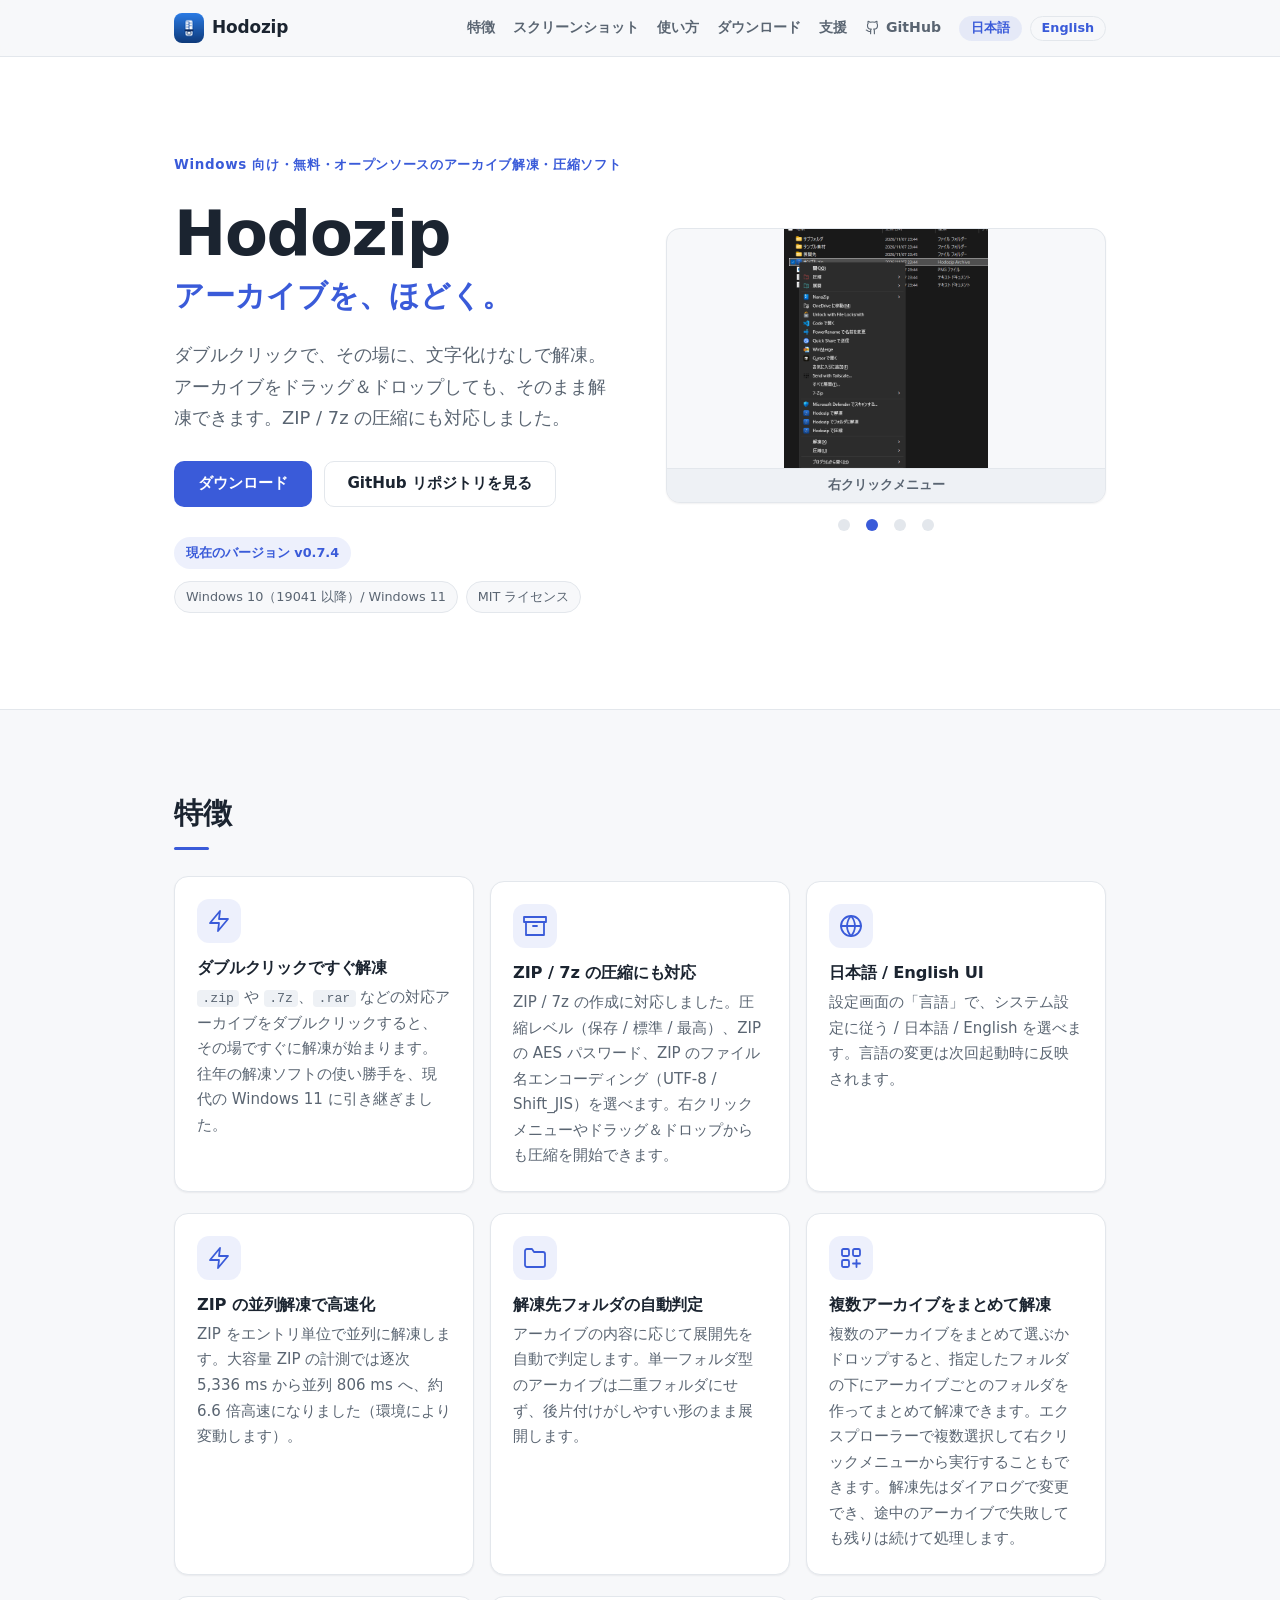
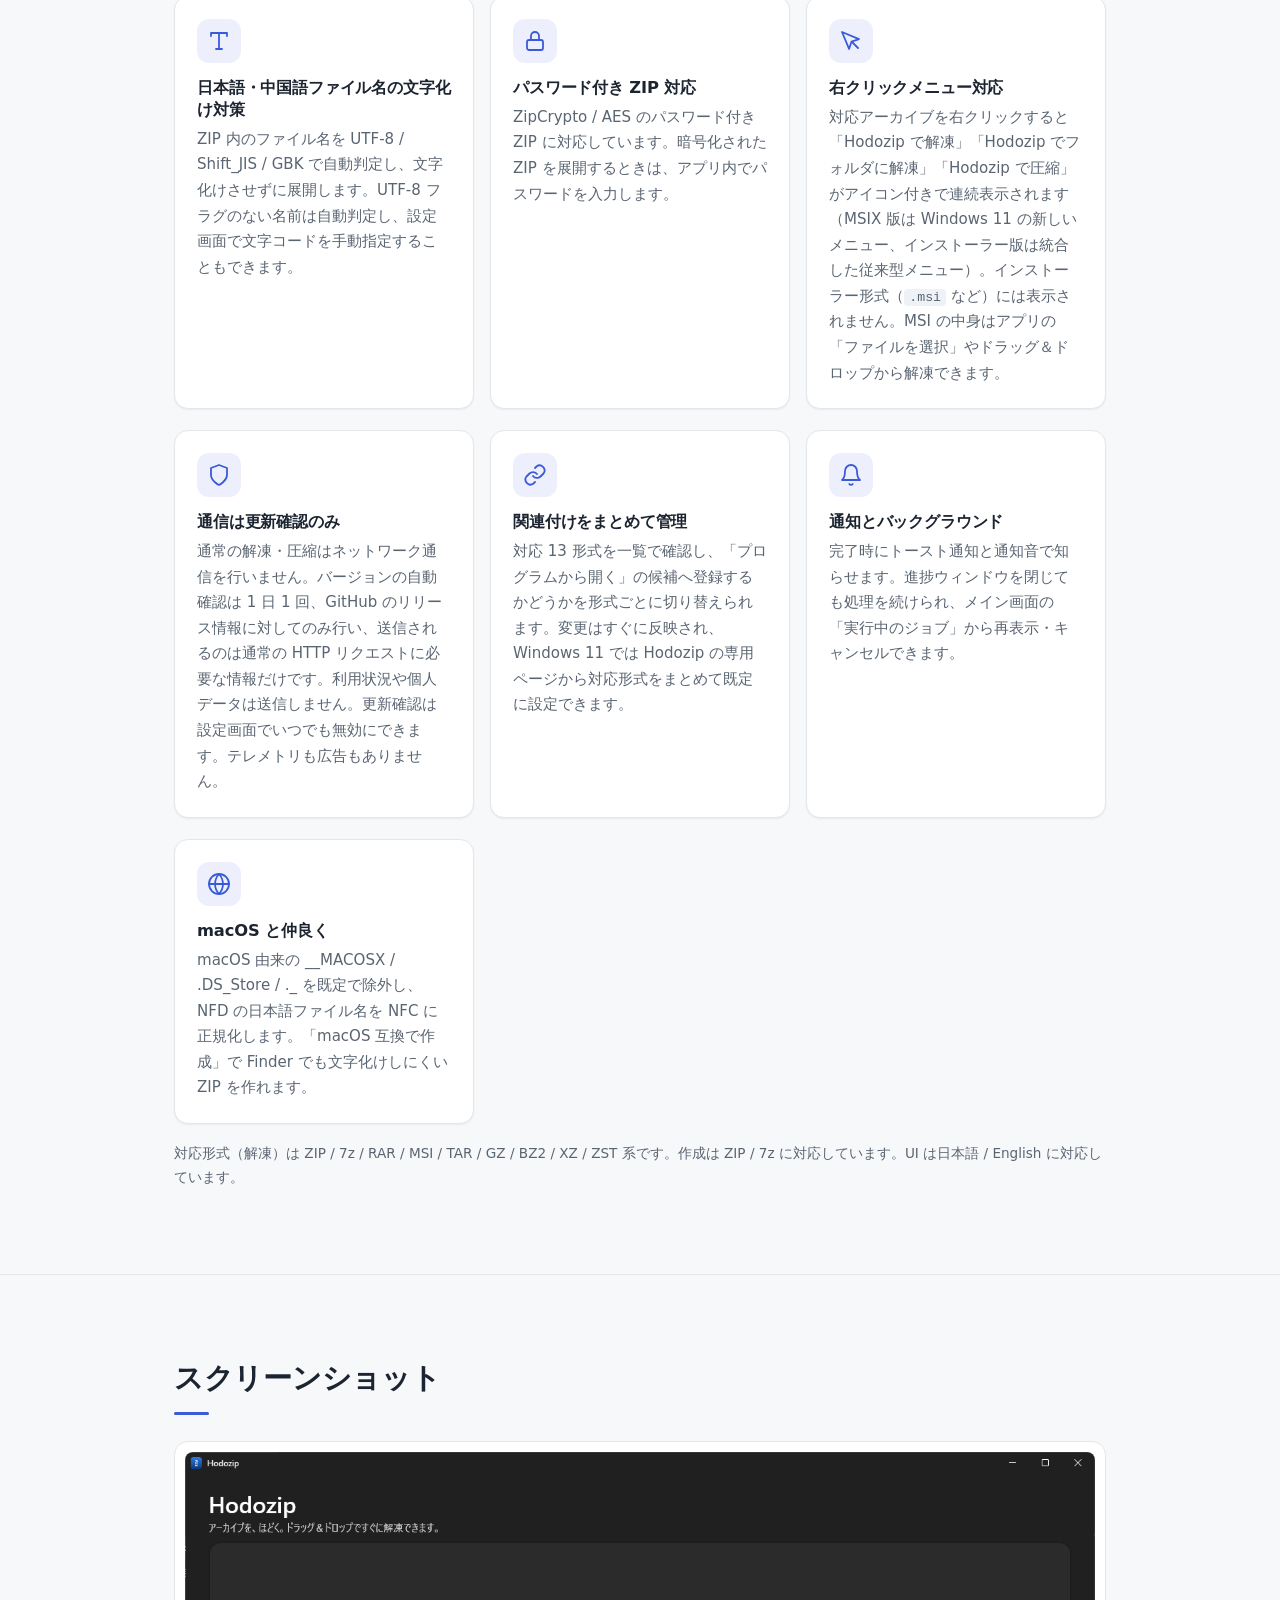
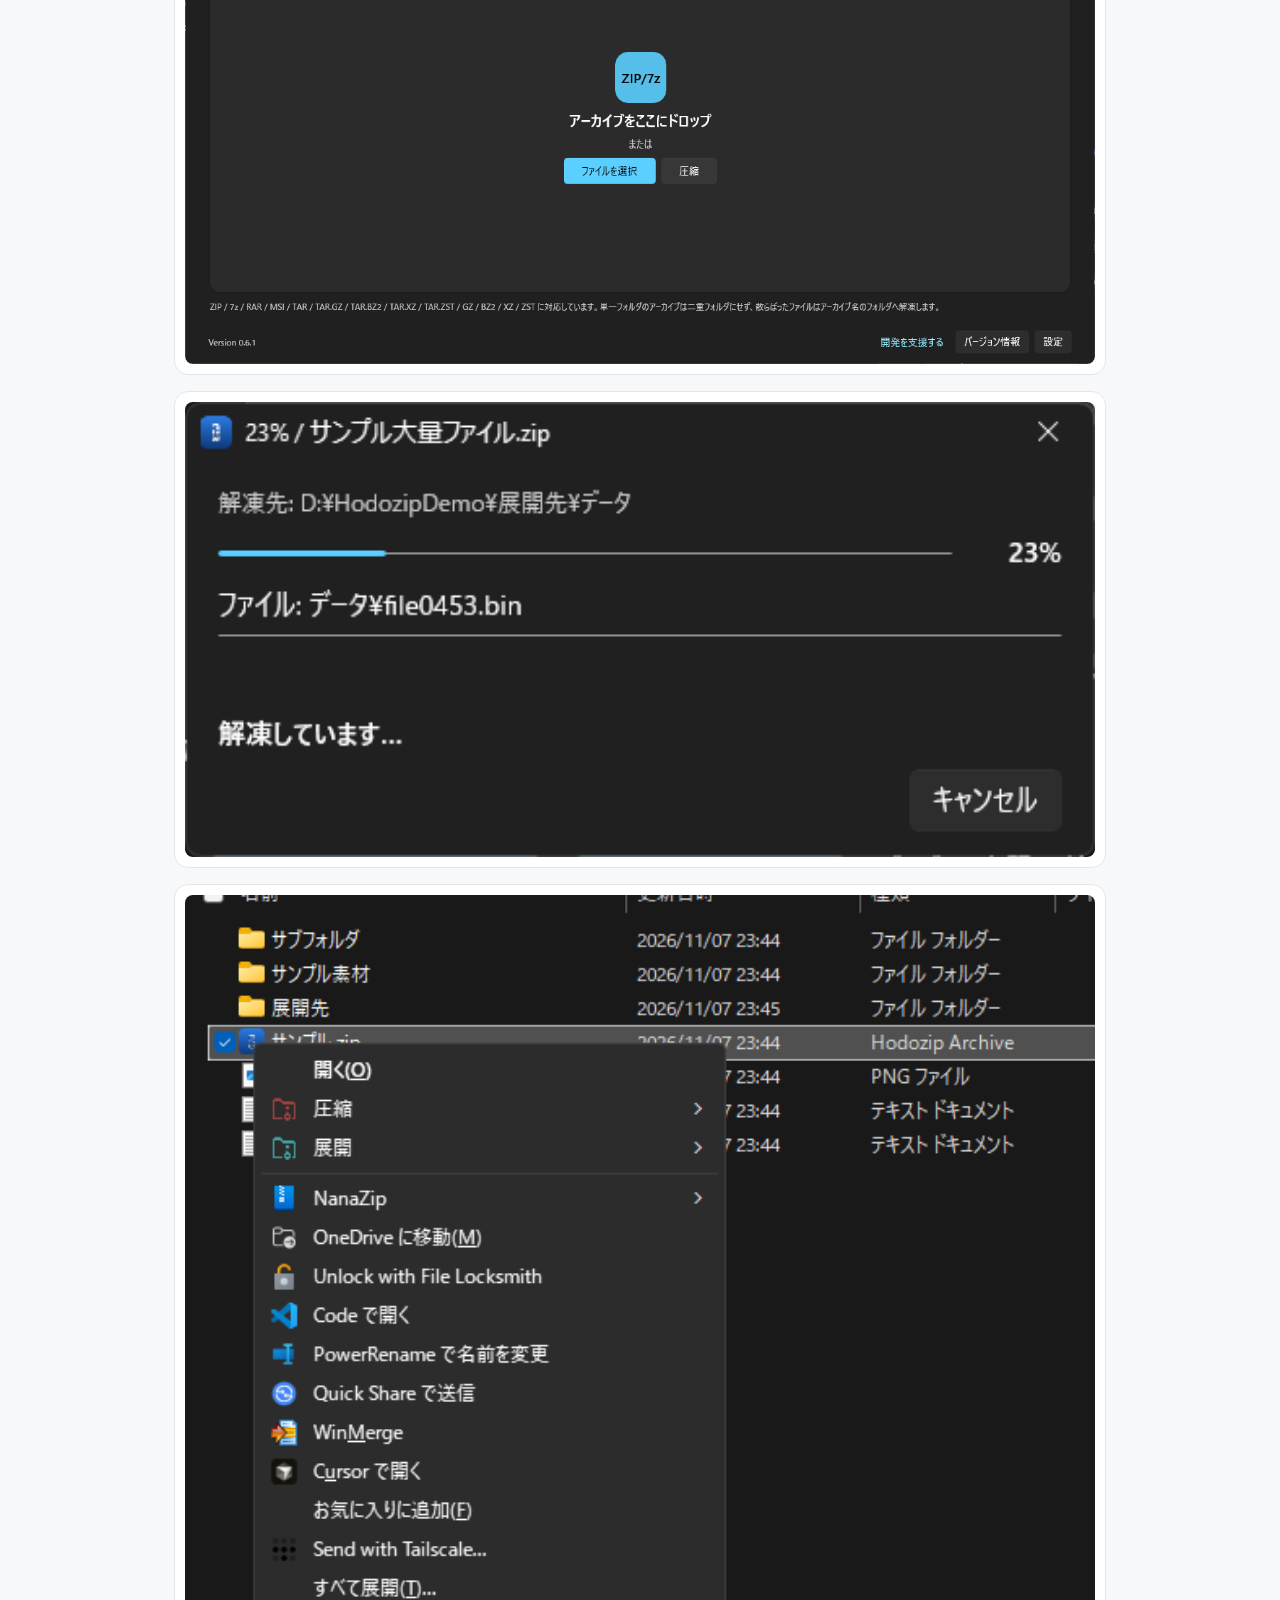
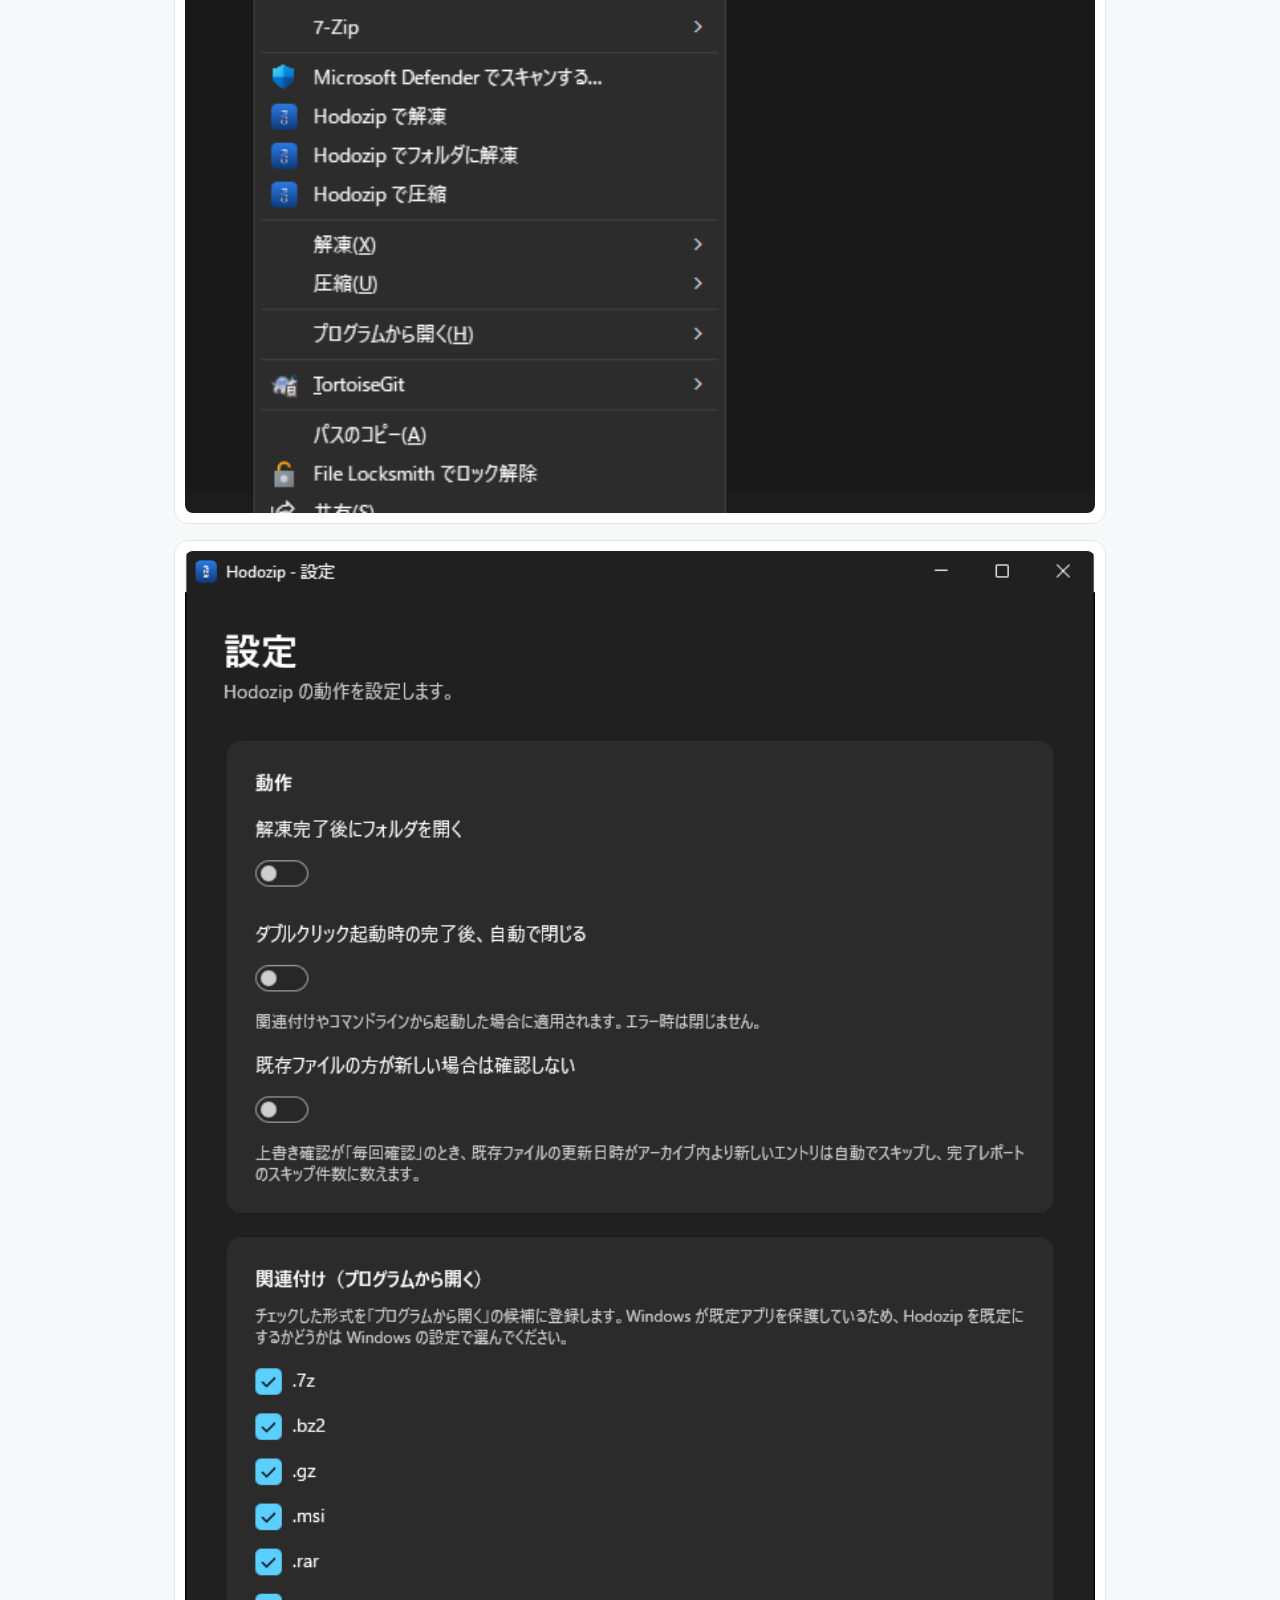
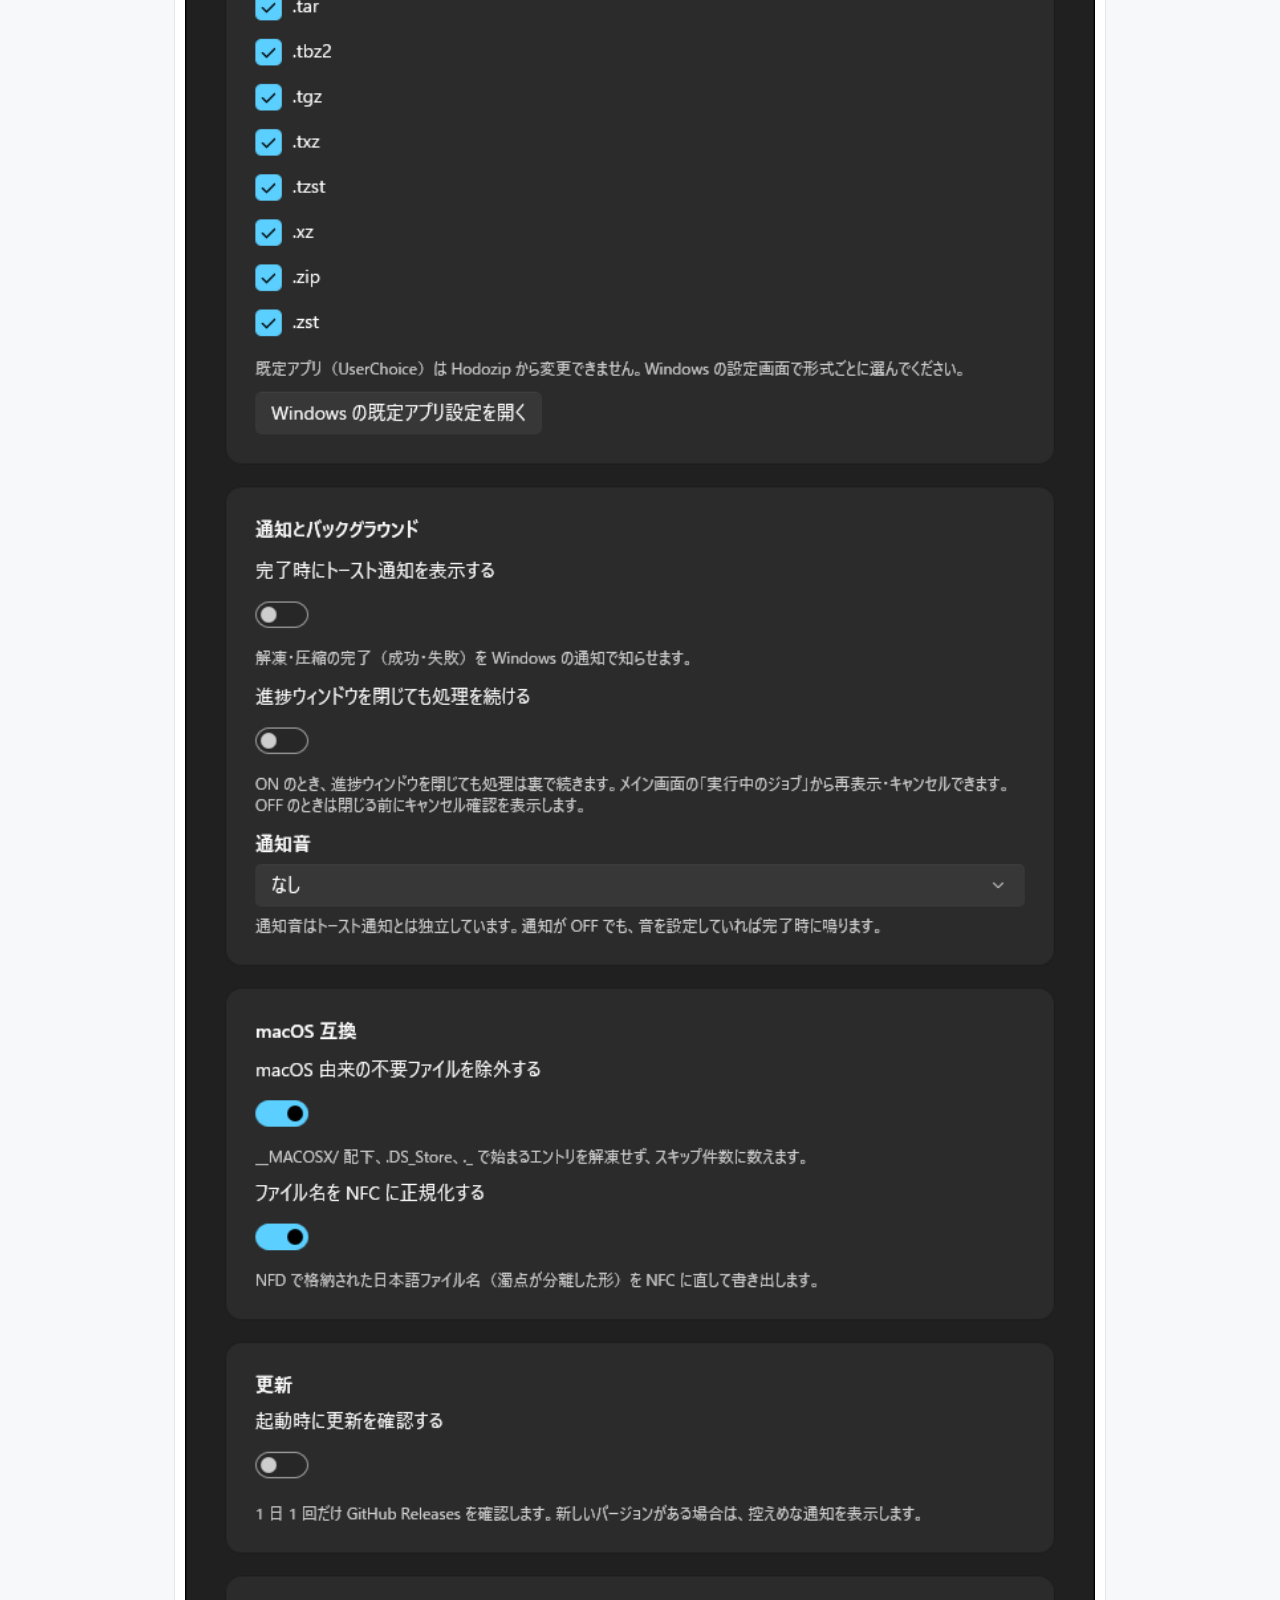
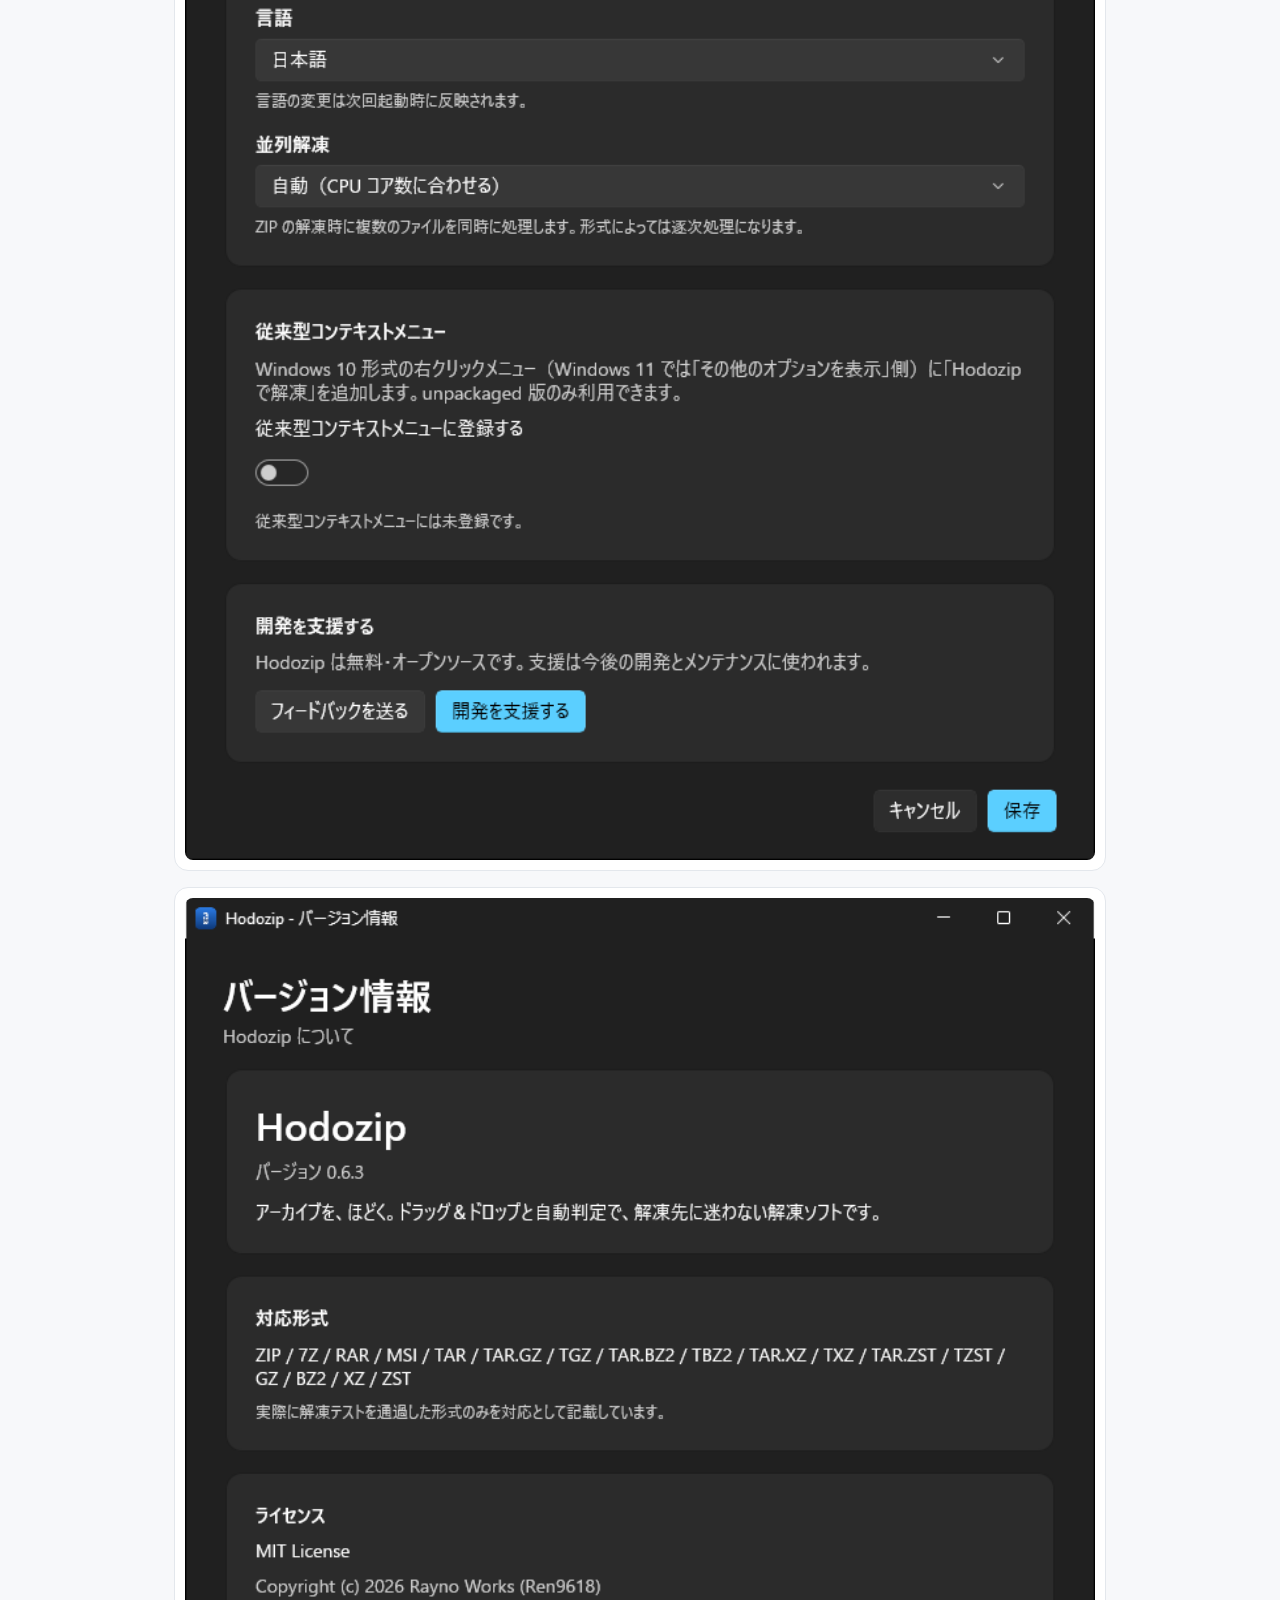
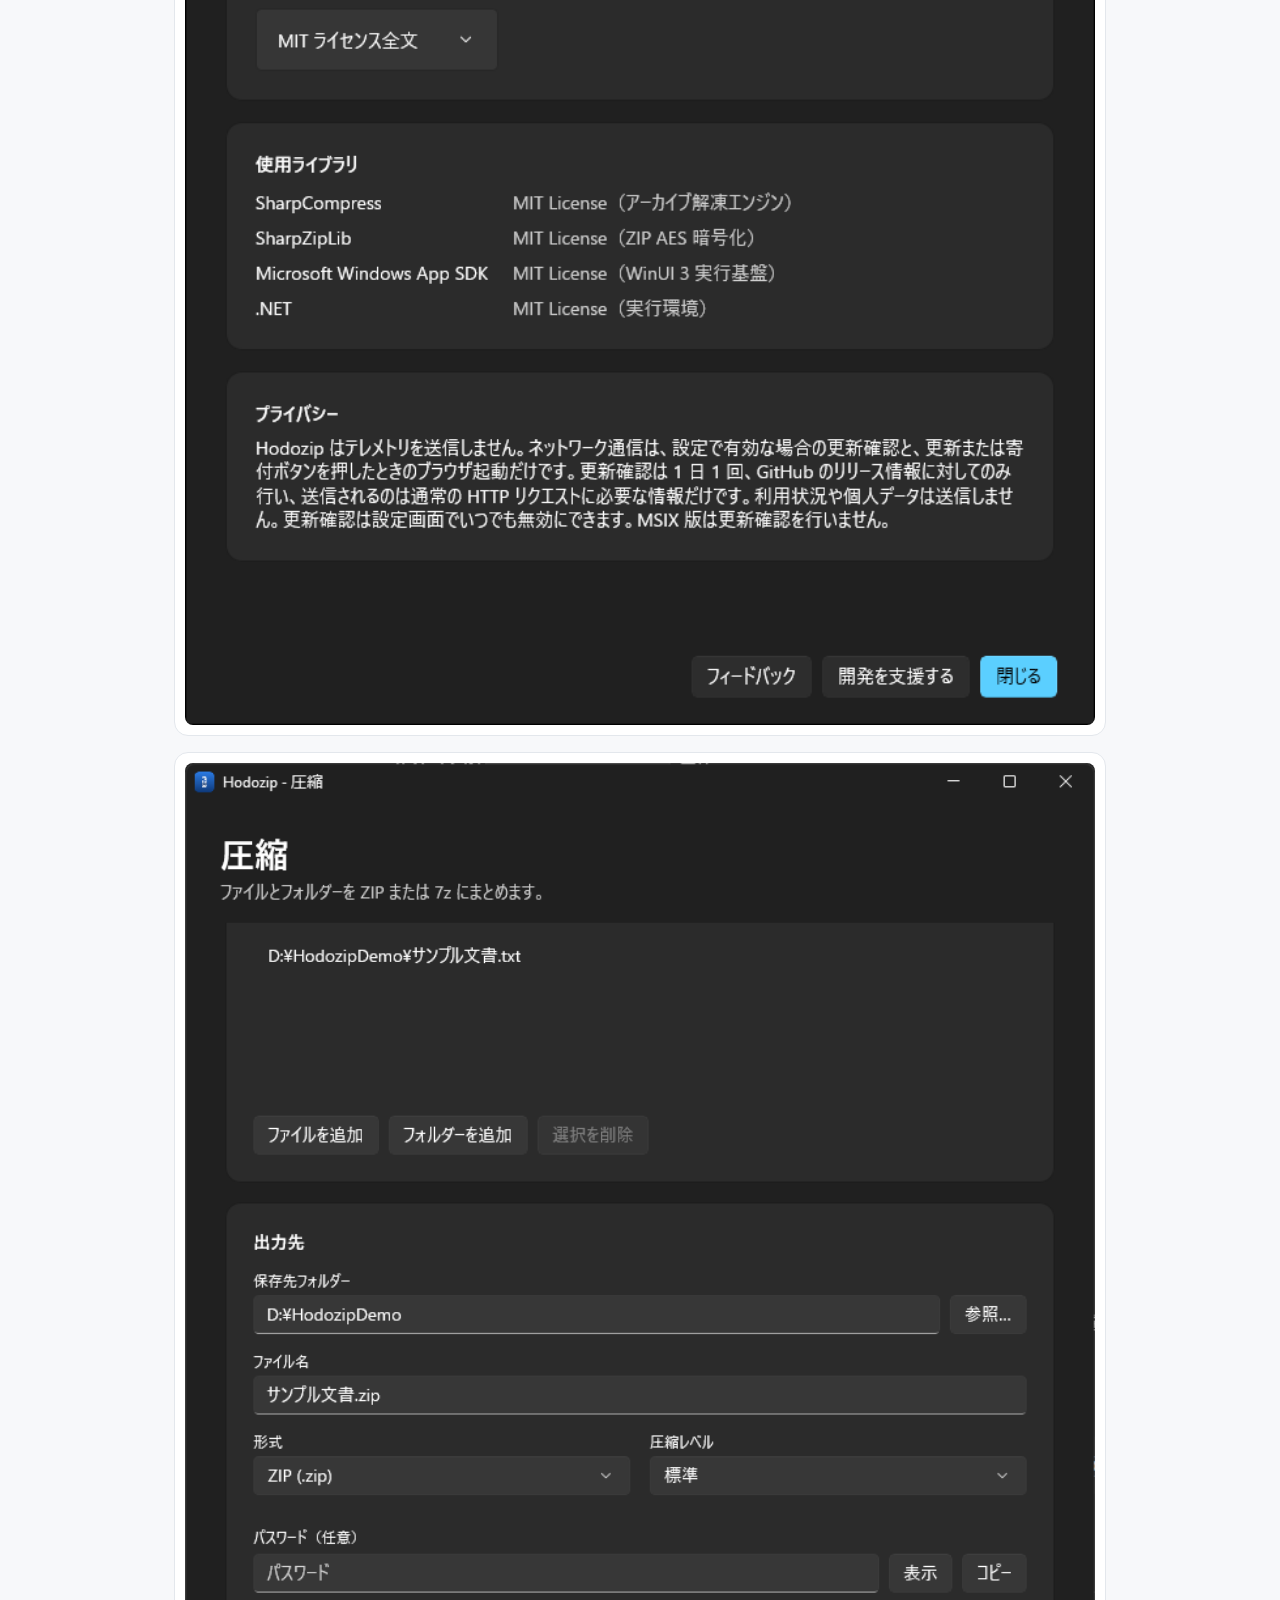
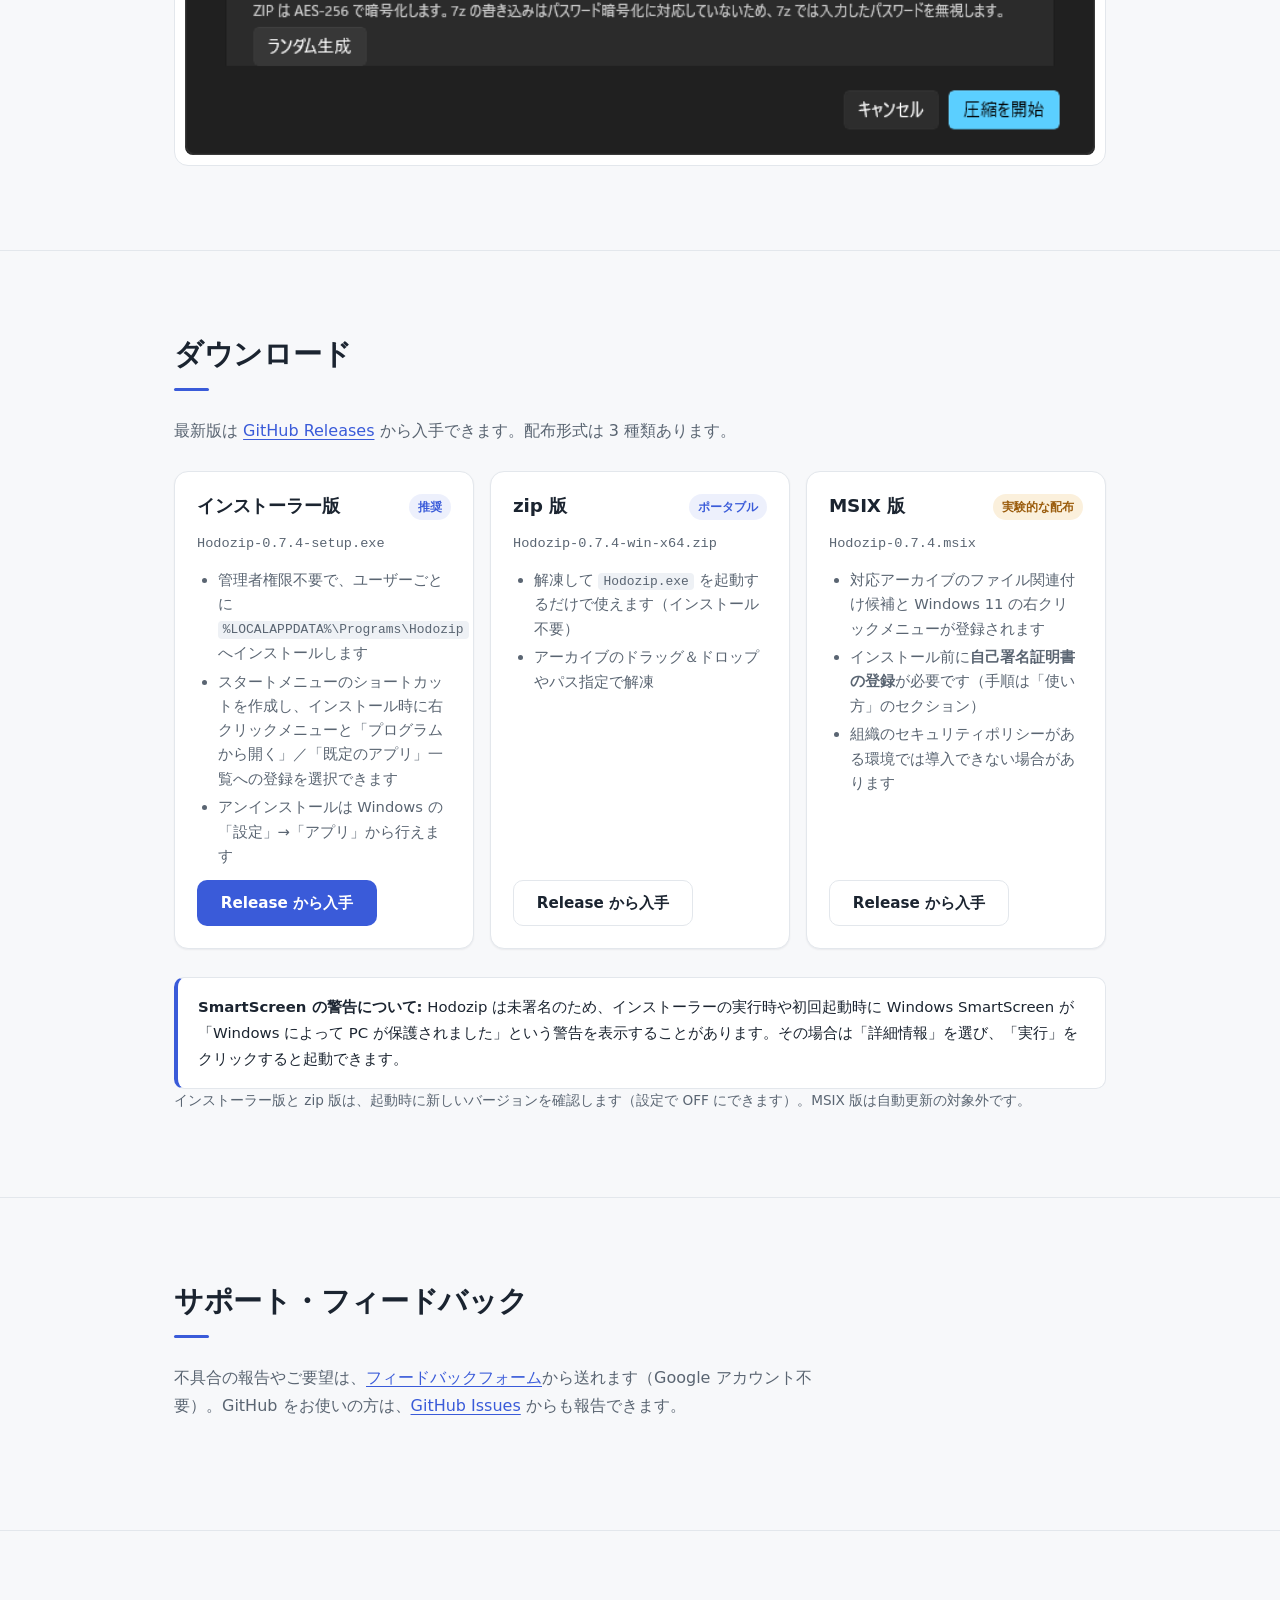
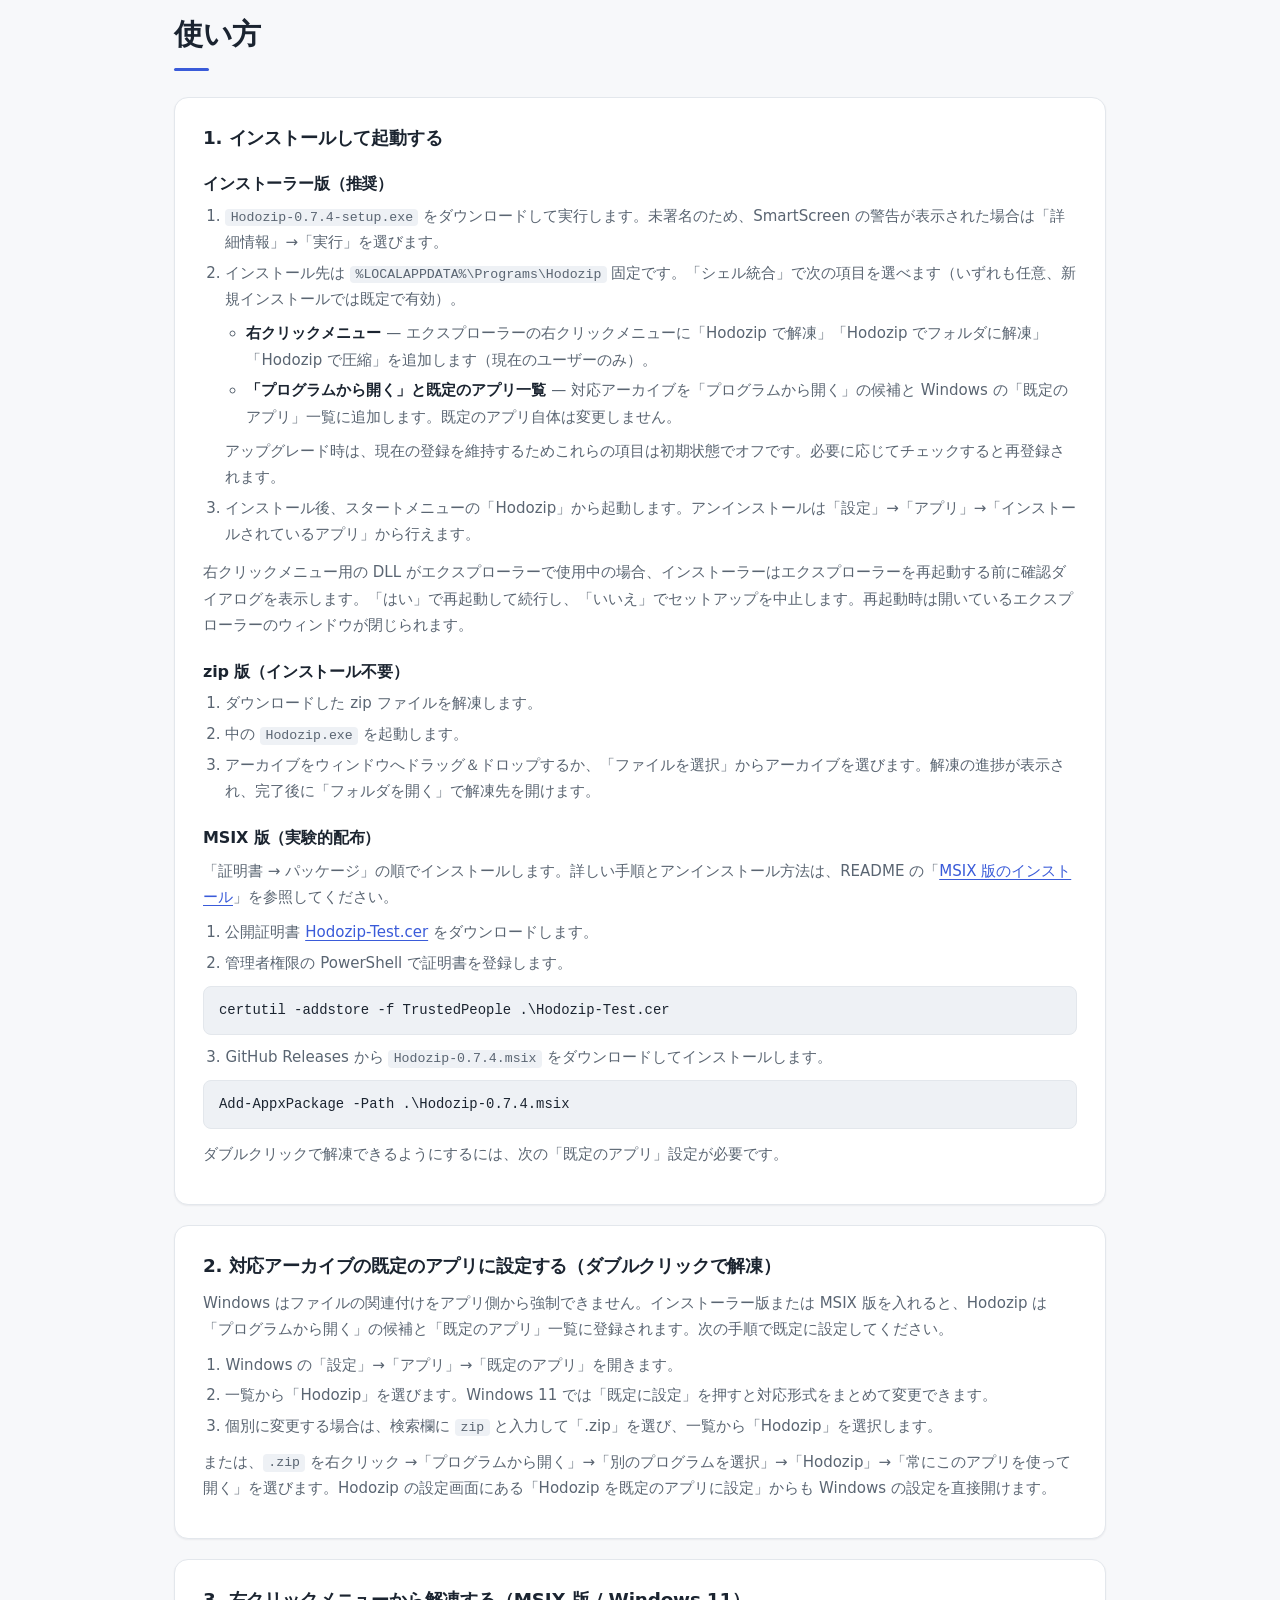
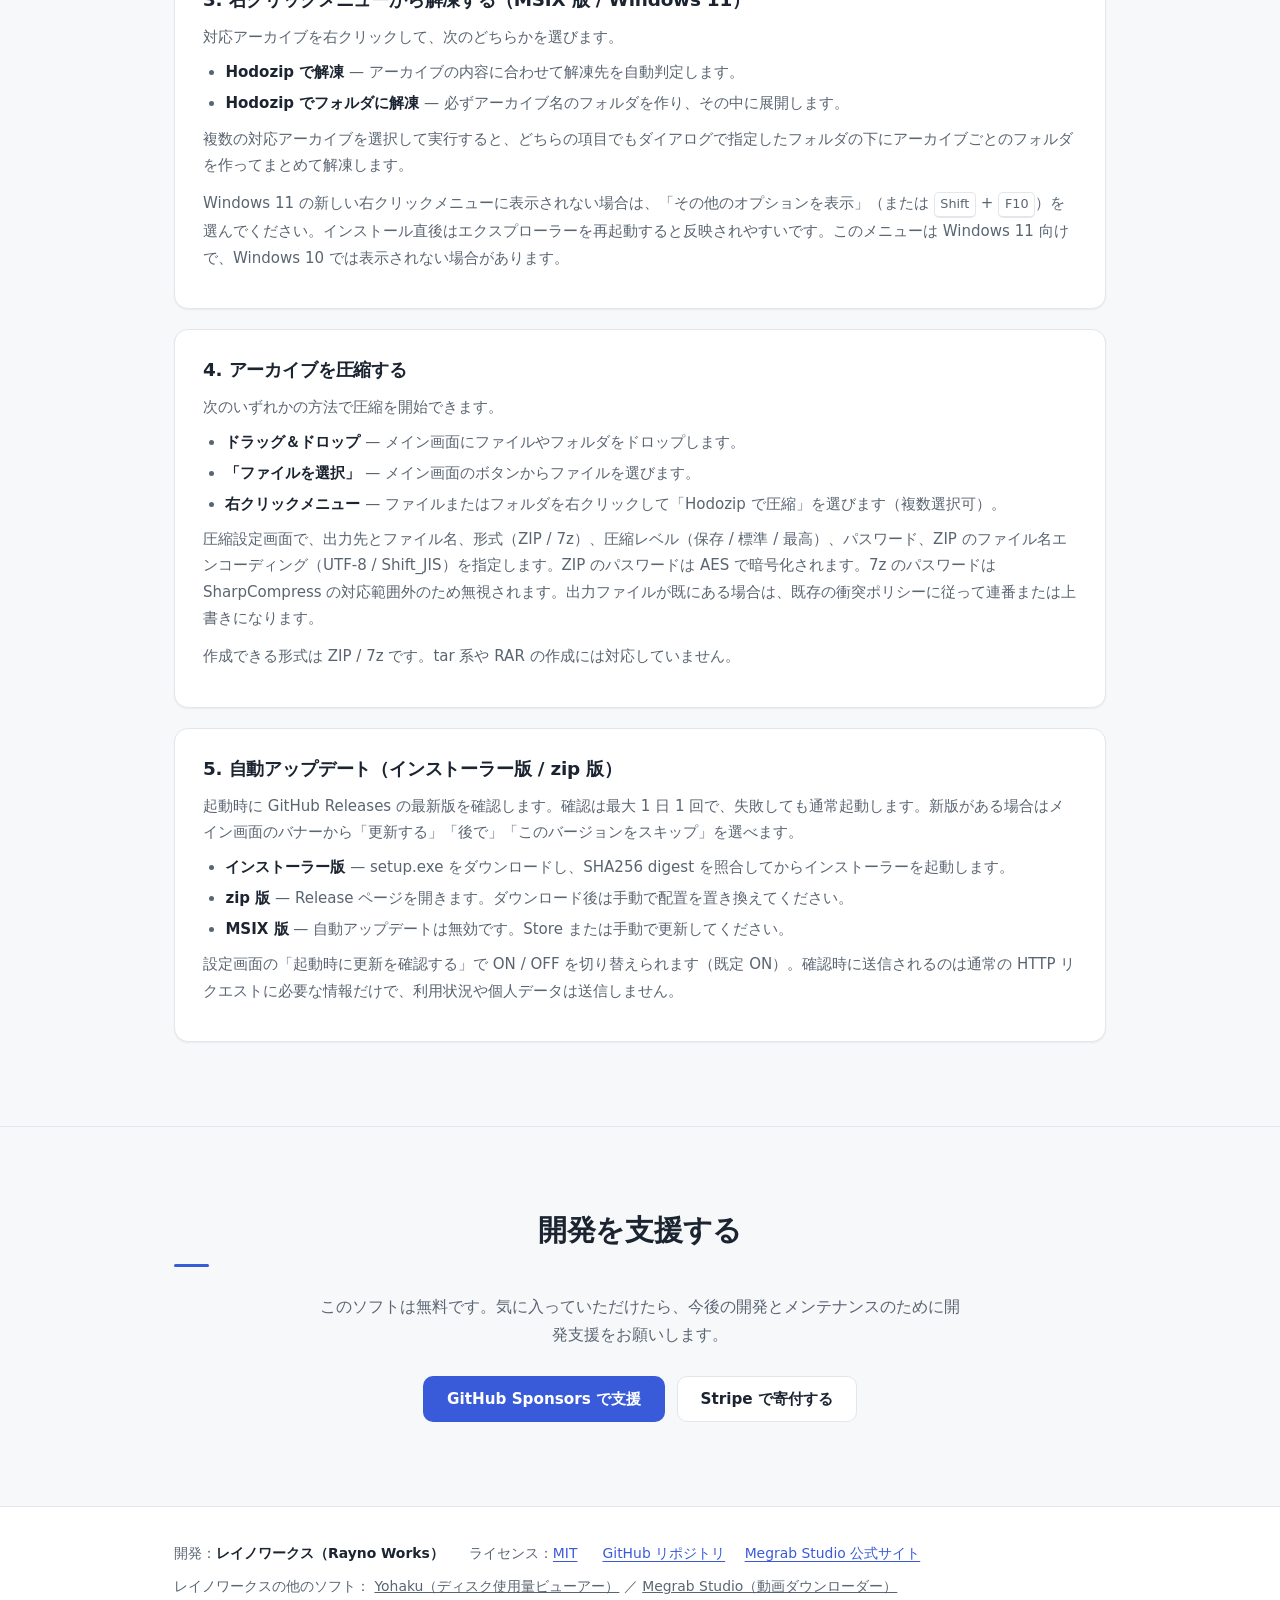
==== commit c12e07e6: "docs: add cross-links to other Rayno Works software" ====
--- a/docs/index.html
+++ b/docs/index.html
@@ -408,6 +408,7 @@
       <a class="inline-link" href="https://github.com/Ren9618/Hodozip">GitHub リポジトリ</a>
       <a class="inline-link" href="https://megrab.mikumiku.online">Megrab Studio 公式サイト</a>
     </nav>
+    <p class="footer-item">レイノワークスの他のソフト： <a href="https://ren9618.github.io/Yohaku/">Yohaku（ディスク使用量ビューアー）</a> ／ <a href="https://megrab.mikumiku.online">Megrab Studio（動画ダウンローダー）</a></p>
     <p class="footer-item footer-copy">© 2026 Rayno Works (Ren9618)</p>
   </div>
 </footer>
